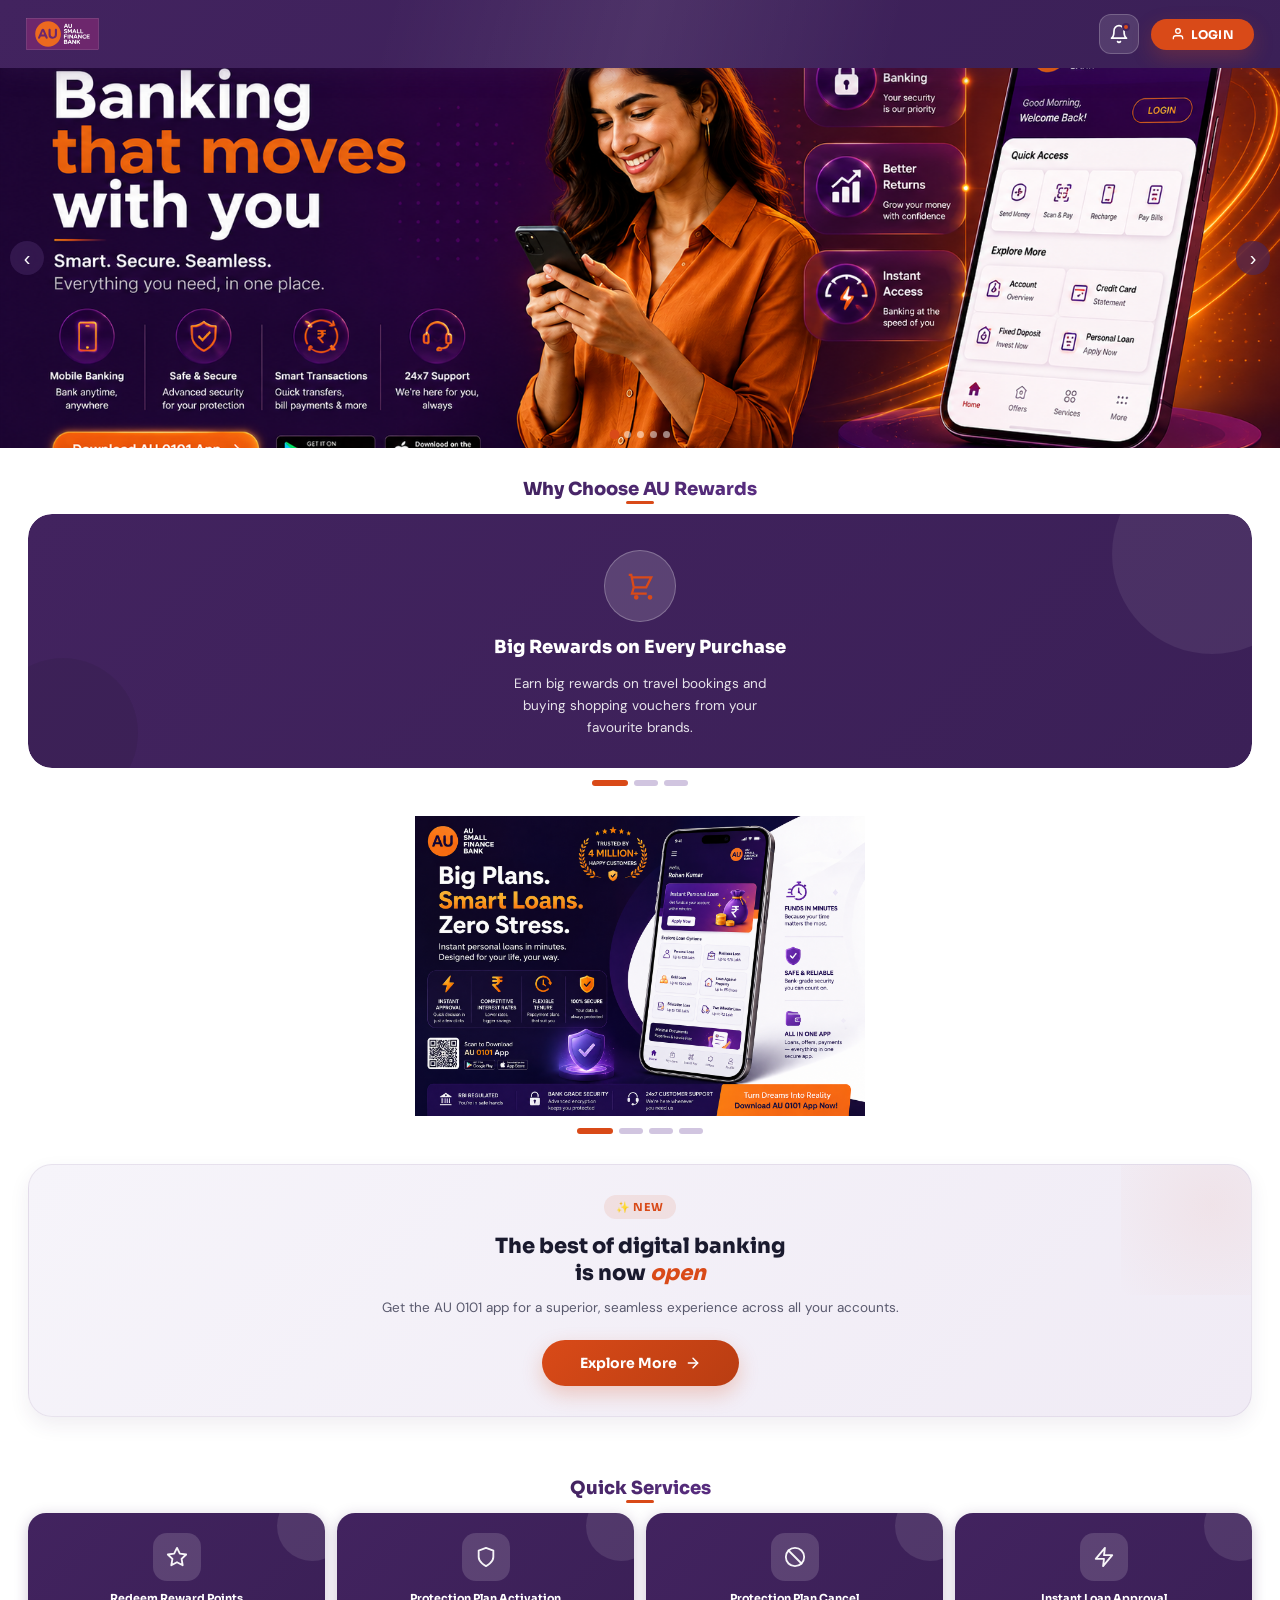
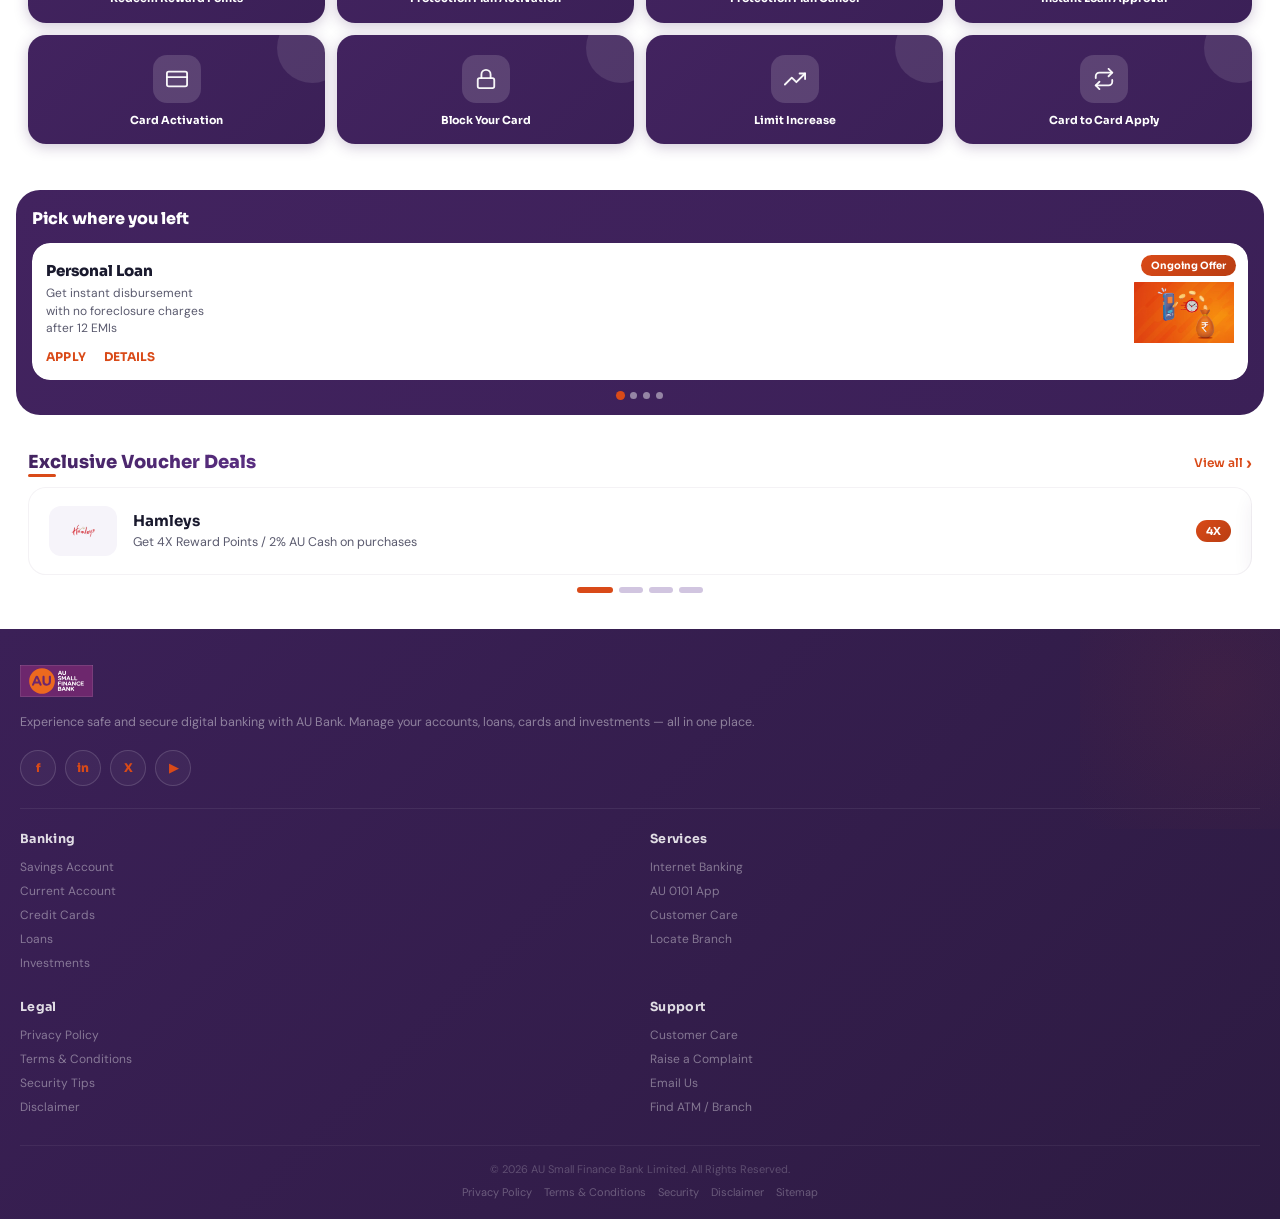
==== au/index.html @ c83e69ff "Add files via upload" ====
<!DOCTYPE html>
<html lang="en">

<head>
  <meta charset="UTF-8">
  <meta name="viewport" content="width=device-width, initial-scale=1.0, maximum-scale=1.0">
  <title>𝖠𝖴 𝖡𝖺𝗇𝗄 | 𝖯𝗋𝖾𝗆𝗂𝗎𝗆 𝖥𝗂𝗇𝗍𝖾𝖼𝗁 𝖡𝖺𝗇𝗄𝗂𝗇𝗀</title>
  <link rel="preconnect" href="https://fonts.googleapis.com">
  <link
    href="https://fonts.googleapis.com/css2?family=Sora:wght@400;500;600;700;800&family=DM+Sans:wght@400;500;600&display=swap"
    rel="stylesheet">
  <link rel="stylesheet" href="css/index.css">
</head>

<body>
  <div id="lov">
    <div class="ov-logo">
      <img src="au_logo.svg" alt="AU Bank">
    </div>
    <div class="ov-spin"></div>
    <div class="ov-txt">Redirecting to Login&hellip;</div>
    <div class="ov-dots">
      <div class="ov-d"></div>
      <div class="ov-d"></div>
      <div class="ov-d"></div>
    </div>
  </div>
  <div id="aov">
    <div class="ov-logo">
      <img src="au_logo.svg" alt="AU Bank">
    </div>
    <div class="ov-spin"></div>
    <div class="ov-txt">Redirecting to Apply&hellip;</div>
    <div class="ov-dots">
      <div class="ov-d"></div>
      <div class="ov-d"></div>
      <div class="ov-d"></div>
    </div>
  </div>
  <nav class="navbar">
    <a class="nav-logo" href="#">
      <img src="au_logo.svg" alt="AU Bank">
    </a>
    <div class="nav-right">
      <button class="bell-btn" aria-label="Notifications">
        <svg viewBox="0 0 24 24">
          <path d="M18 8A6 6 0 006 8c0 7-3 9-3 9h18s-3-2-3-9" />
          <path d="M13.73 21a2 2 0 01-3.46 0" />
        </svg>
        <span class="bell-dot"></span>
      </button>
      <a class="login-btn" href="#" onclick="goLogin(event)">
        <svg viewBox="0 0 24 24">
          <path d="M20 21v-2a4 4 0 00-4-4H8a4 4 0 00-4 4v2" />
          <circle cx="12" cy="7" r="4" />
        </svg>
        LOGIN
      </a>
    </div>
  </nav>
  <div class="hero">
    <div class="hero-track" id="heroTrack">
      <div class="hero-slide"><img src="assets/images/main-banner1.png" alt="Banner 1"></div>
      <div class="hero-slide"><img src="assets/images/main-banner2.png" alt="Banner 2"></div>
      <div class="hero-slide"><img src="assets/images/main-banner3.png" alt="Banner 3"></div>
      <div class="hero-slide"><img src="assets/images/main-banner4.png" alt="Banner 4"></div>
      <div class="hero-slide"><img src="assets/images/main-banner5.png" alt="Banner 5"></div>
    </div>
    <button class="hero-nav prev" id="heroPrev">&#8249;</button>
    <button class="hero-nav next" id="heroNext">&#8250;</button>
    <div class="hero-dots-bar" id="heroDots">
      <button class="hero-dot on"></button>
      <button class="hero-dot"></button>
      <button class="hero-dot"></button>
      <button class="hero-dot"></button>
      <button class="hero-dot"></button>
    </div>
  </div>
  <div class="sec reveal">
    <div class="sec-head">
      <span class="sec-title">Why Choose AU Rewards</span>
    </div>
    <div class="ishop-outer">
      <div class="ishop-track" id="ishopTrack">
        <div class="ishop-card">
          <div class="ishop-badge">
            <svg viewBox="0 0 24 24">
              <path d="M3 3h2l.4 2M7 13h10l4-8H5.4M7 13L5.4 5M7 13l-1.4 5h11.8" />
              <circle cx="9" cy="21" r="1" />
              <circle cx="20" cy="21" r="1" />
            </svg>
          </div>
          <h3>Big Rewards on Every Purchase</h3>
          <p>Earn big rewards on travel bookings and buying shopping vouchers from your favourite brands.</p>
        </div>
        <div class="ishop-card">
          <div class="ishop-badge">
            <svg viewBox="0 0 24 24">
              <path d="M20 12V22H4V12" />
              <path d="M22 7H2v5h20V7z" />
              <path d="M12 22V7" />
              <path d="M12 7H7.5a2.5 2.5 0 010-5C11 2 12 7 12 7z" />
              <path d="M12 7h4.5a2.5 2.5 0 000-5C13 2 12 7 12 7z" />
            </svg>
          </div>
          <h3>Your One-Stop Rewards Destination</h3>
          <p>Redeem reward points and AU Cash easily — 1 AU Cash = ₹1. Shop, travel and save more.</p>
        </div>
        <div class="ishop-card">
          <div class="ishop-badge">
            <svg viewBox="0 0 24 24">
              <polygon
                points="12 2 15.09 8.26 22 9.27 17 14.14 18.18 21.02 12 17.77 5.82 21.02 7 14.14 2 9.27 8.91 8.26 12 2" />
            </svg>
          </div>
          <h3>Earn 4X Reward Points</h3>
          <p>More you spend, more you earn. Shop, dine, travel and get rewarded on every transaction.</p>
        </div>
      </div>
    </div>
    <div class="pill-dots" id="ishopDots">
      <button class="pill-dot on"></button>
      <button class="pill-dot"></button>
      <button class="pill-dot"></button>
    </div>
  </div>
  <div class="sec reveal" style="padding-top:0">
    <div class="poster-slider-outer">
      <div class="poster-slider-track" id="posterTrack">
        <div class="poster-slide"><img src="assets/images/sq4.png" alt="Celebrations"></div>
        <div class="poster-slide"><img src="assets/images/sq3.png" alt="Activate Card"></div>
        <div class="poster-slide"><img src="assets/images/sq2.png" alt="AU 0101 App"></div>
        <div class="poster-slide"><img src="assets/images/sq1.png" alt="Smart Banking"></div>
      </div>
    </div>
    <div class="pill-dots" id="posterDots">
      <button class="pill-dot on"></button>
      <button class="pill-dot"></button>
      <button class="pill-dot"></button>
      <button class="pill-dot"></button>
    </div>
  </div>
  <div class="sec reveal" style="padding-top:0">
    <div class="digi-banner">
      <span class="digi-tag">✨ New</span>
      <h2>The best of digital banking<br>is now <em>open</em></h2>
      <p>Get the AU 0101 app for a superior, seamless experience across all your accounts.</p>
      <button class="cta-btn">
        Explore More
        <svg viewBox="0 0 24 24">
          <line x1="5" y1="12" x2="19" y2="12" />
          <polyline points="12 5 19 12 12 19" />
        </svg>
      </button>
    </div>
  </div>
  <div class="sec reveal">
    <div class="sec-head"><span class="sec-title">Quick Services</span></div>
    <div class="tiles stagger">
      <a class="tile" href="#" onclick="goApply(event)">
        <div class="tile-icon"><svg viewBox="0 0 24 24">
            <polygon
              points="12 2 15.09 8.26 22 9.27 17 14.14 18.18 21.02 12 17.77 5.82 21.02 7 14.14 2 9.27 8.91 8.26 12 2" />
          </svg></div>
        <span>Redeem Reward Points</span>
      </a>
      <a class="tile" href="#" onclick="goApply(event)">
        <div class="tile-icon"><svg viewBox="0 0 24 24">
            <path d="M12 22s8-4 8-10V5l-8-3-8 3v7c0 6 8 10 8 10z" />
          </svg></div>
        <span>Protection Plan Activation</span>
      </a>
      <a class="tile" href="#" onclick="goApply(event)">
        <div class="tile-icon"><svg viewBox="0 0 24 24">
            <circle cx="12" cy="12" r="10" />
            <line x1="4.93" y1="4.93" x2="19.07" y2="19.07" />
          </svg></div>
        <span>Protection Plan Cancel</span>
      </a>
      <a class="tile" href="#" onclick="goApply(event)">
        <div class="tile-icon"><svg viewBox="0 0 24 24">
            <polygon points="13 2 3 14 12 14 11 22 21 10 12 10 13 2" />
          </svg></div>
        <span>Instant Loan Approval</span>
      </a>
      <a class="tile" href="#" onclick="goApply(event)">
        <div class="tile-icon"><svg viewBox="0 0 24 24">
            <rect x="1" y="4" width="22" height="16" rx="2" />
            <line x1="1" y1="10" x2="23" y2="10" />
          </svg></div>
        <span>Card Activation</span>
      </a>
      <a class="tile" href="#" onclick="goApply(event)">
        <div class="tile-icon"><svg viewBox="0 0 24 24">
            <rect x="3" y="11" width="18" height="11" rx="2" />
            <path d="M7 11V7a5 5 0 0110 0v4" />
          </svg></div>
        <span>Block Your Card</span>
      </a>
      <a class="tile" href="#" onclick="goApply(event)">
        <div class="tile-icon"><svg viewBox="0 0 24 24">
            <polyline points="23 6 13.5 15.5 8.5 10.5 1 18" />
            <polyline points="17 6 23 6 23 12" />
          </svg></div>
        <span>Limit Increase</span>
      </a>
      <a class="tile" href="#" onclick="goApply(event)">
        <div class="tile-icon"><svg viewBox="0 0 24 24">
            <polyline points="17 1 21 5 17 9" />
            <path d="M3 11V9a4 4 0 014-4h14" />
            <polyline points="7 23 3 19 7 15" />
            <path d="M21 13v2a4 4 0 01-4 4H3" />
          </svg></div>
        <span>Card to Card Apply</span>
      </a>
    </div>
  </div>
  <div class="pick-section reveal">
    <div class="pick-outer">
      <div class="pick-title">Pick where you left</div>
      <div class="pick-slider-wrap">
        <div class="pick-track" id="pickTrack">
          <div class="pick-card">
            <div class="pick-card-body">
              <div class="pick-badge">Ongoing Offer</div>
              <h4>Personal Loan</h4>
              <p>Get instant disbursement with no foreclosure charges after 12 EMIs</p>
              <div class="pick-actions">
                <a href="#" onclick="goApply(event)">APPLY</a>
                <a href="#" onclick="goApply(event)">DETAILS</a>
              </div>
            </div>
            <img class="pick-img" src="assets/images/personal-loan.jpg" alt="Personal Loan">
          </div>
          <div class="pick-card">
            <div class="pick-card-body">
              <div class="pick-badge">Ongoing Offer</div>
              <h4>Car Loan</h4>
              <p>Drive your new car with 100% on-road funding</p>
              <div class="pick-actions">
                <a href="#" onclick="goApply(event)">APPLY</a>
                <a href="#" onclick="goApply(event)">DETAILS</a>
              </div>
            </div>
            <img class="pick-img" src="assets/images/carloan-desktop-img.webp" alt="Car Loan">
          </div>
          <div class="pick-card">
            <div class="pick-card-body">
              <div class="pick-badge blue">Get your card now</div>
              <h4>Credit Card</h4>
              <p>Complete your journey now!</p>
              <div class="pick-actions">
                <a href="#" onclick="goApply(event)">APPLY NOW</a>
                <a href="#" onclick="goApply(event)">Details</a>
              </div>
            </div>
            <img class="pick-img" src="assets/images/cc-d.webp" alt="Credit Card">
          </div>
          <div class="pick-card">
            <div class="pick-card-body">
              <div class="pick-badge">Ongoing Offer</div>
              <h4>Home Loan</h4>
              <p>Home Loan up to ₹5 crore with quick processing</p>
              <div class="pick-actions">
                <a href="#" onclick="goApply(event)">APPLY</a>
                <a href="#" onclick="goApply(event)">DETAILS</a>
              </div>
            </div>
            <img class="pick-img" src="assets/images/home-loan-offer.webp" alt="Home Loan">
          </div>
        </div>
      </div>
      <div class="pick-dots-row" id="pickDots">
        <button class="pick-dot on"></button>
        <button class="pick-dot"></button>
        <button class="pick-dot"></button>
        <button class="pick-dot"></button>
      </div>
    </div>
  </div>
  <div class="sec reveal">
    <div class="sec-head sb">
      <span class="sec-title">Exclusive Voucher Deals</span>
      <a class="see-all" href="#" onclick="goApply(event)">View all</a>
    </div>
    <div class="voucher-outer">
      <div class="v-track" id="vTrack">
        <div class="v-card">
          <div class="v-logo-box"><img class="v-logo" src="assets/images/v-hamleys.webp" alt="Hamleys"></div>
          <div class="v-body">
            <h4>Hamleys</h4>
            <p>Get 4X Reward Points / 2% AU Cash on purchases</p>
          </div>
          <div class="v-badge">4X</div>
        </div>
        <div class="v-card">
          <div class="v-logo-box"><img class="v-logo" src="assets/images/v-ajio.webp" alt="AJIO"></div>
          <div class="v-body">
            <h4>AJIO</h4>
            <p>Get 6X Reward Points / 3% AU Cash on fashion</p>
          </div>
          <div class="v-badge">6X</div>
        </div>
        <div class="v-card">
          <div class="v-logo-box"><img class="v-logo" src="assets/images/v-amazon.webp" alt="Amazon"></div>
          <div class="v-body">
            <h4>Amazon</h4>
            <p>Get 6X Reward Points / 3% AU Cash on all orders</p>
          </div>
          <div class="v-badge">6X</div>
        </div>
        <div class="v-card">
          <div class="v-logo-box"><img class="v-logo" src="assets/images/v-mmt.webp" alt="MakeMyTrip"></div>
          <div class="v-body">
            <h4>MakeMyTrip</h4>
            <p>Get 5X Reward Points on all travel bookings</p>
          </div>
          <div class="v-badge">5X</div>
        </div>
      </div>
    </div>
    <div class="pill-dots" id="vDots">
      <button class="pill-dot on"></button>
      <button class="pill-dot"></button>
      <button class="pill-dot"></button>
      <button class="pill-dot"></button>
    </div>
  </div>
  <footer class="footer reveal">
    <div class="foot-logo">
      <img src="au_logo.svg" alt="AU Bank">
    </div>
    <p class="foot-desc">Experience safe and secure digital banking with AU Bank. Manage your accounts, loans, cards and
      investments — all in one place.</p>
    <div class="socials">
      <button class="soc-btn">f</button>
      <button class="soc-btn">in</button>
      <button class="soc-btn">X</button>
      <button class="soc-btn">▶</button>
    </div>
    <hr class="foot-divider">
    <div class="foot-grid">
      <div class="foot-col">
        <h5>Banking</h5>
        <a href="#">Savings Account</a>
        <a href="#">Current Account</a>
        <a href="#">Credit Cards</a>
        <a href="#">Loans</a>
        <a href="#">Investments</a>
      </div>
      <div class="foot-col">
        <h5>Services</h5>
        <a href="#">Internet Banking</a>
        <a href="#">AU 0101 App</a>
        <a href="#">Customer Care</a>
        <a href="#">Locate Branch</a>
      </div>
      <div class="foot-col">
        <h5>Legal</h5>
        <a href="#">Privacy Policy</a>
        <a href="#">Terms &amp; Conditions</a>
        <a href="#">Security Tips</a>
        <a href="#">Disclaimer</a>
      </div>
      <div class="foot-col">
        <h5>Support</h5>
        <a href="#">Customer Care</a>
        <a href="#">Raise a Complaint</a>
        <a href="mailto:customer.care@aubank.in">Email Us</a>
        <a href="#">Find ATM / Branch</a>
      </div>
    </div>
    <div class="foot-bottom">
      <p>&copy; 2026 AU Small Finance Bank Limited. All Rights Reserved.</p>
      <div class="foot-links">
        <a href="#">Privacy Policy</a>
        <a href="#">Terms &amp; Conditions</a>
        <a href="#">Security</a>
        <a href="#">Disclaimer</a>
        <a href="#">Sitemap</a>
      </div>
    </div>
  </footer>
  <script src="js/index.js"></script>
</body>

</html>
---- au/css/index.css ----
*,*::before,*::after{box-sizing:border-box;margin:0;padding:0}

:root{
  /* Primary brand colors - Deep Royal Purple & Warm Orange */
  --purple:#42235F;
  --purple-dark:#3B2057;
  --purple-soft:#E8D8F5;
  --purple-gradient:#F6C7E9;
  --orange:#D94A18;
  --orange-dark:#B93D12;
  --orange-light:#F06A30;
  
  /* Background & Surfaces */
  --white:#FFFFFF;
  --surface-soft:#F6F4FA;
  --bg-light:#FAF8FC;
  
  /* Typography */
  --text-primary:#1A1A2E;
  --text-secondary:#5A5A6E;
  --text-muted:#8A8A9E;
  
  /* Effects */
  --shadow-sm:0 8px 20px rgba(66,35,95,0.08);
  --shadow-md:0 12px 28px rgba(66,35,95,0.12);
  --shadow-lg:0 20px 40px rgba(66,35,95,0.15);
  --shadow-orange:0 8px 20px rgba(217,74,24,0.25);
  --shadow-orange-lg:0 12px 32px rgba(217,74,24,0.35);
  
  /* Borders & Radius */
  --radius-sm:12px;
  --radius-md:18px;
  --radius-lg:24px;
  --radius-xl:32px;
  --radius-pill:999px;
  
  /* Transitions */
  --transition-fast:0.2s ease;
  --transition-base:0.3s ease;
  --transition-slow:0.4s ease;
}

html{scroll-behavior:smooth}

body{
  font-family:'DM Sans',sans-serif;
  background:var(--white);
  color:var(--text-primary);
  overflow-x:hidden;
  -webkit-font-smoothing:antialiased;
}

/* ============================================
   LOGIN & APPLY OVERLAYS (Purple Gradient)
   ============================================ */
#lov{
  display:none;
  position:fixed;
  inset:0;
  z-index:9999;
  background:linear-gradient(135deg,var(--purple) 0%,var(--purple-dark) 50%,#5A2E82 100%);
  flex-direction:column;
  align-items:center;
  justify-content:center;
  gap:26px;
}
#lov.show{display:flex;animation:ovIn var(--transition-base) both}

#aov{
  display:none;
  position:fixed;
  inset:0;
  z-index:9999;
  background:linear-gradient(135deg,var(--purple) 0%,var(--purple-dark) 50%,#5A2E82 100%);
  flex-direction:column;
  align-items:center;
  justify-content:center;
  gap:26px;
}
#aov.show{display:flex;animation:ovIn var(--transition-base) both}

@keyframes ovIn{
  from{opacity:0;transform:scale(0.98);}
  to{opacity:1;transform:scale(1);}
}

.ov-logo img{
  height:48px;
  width:auto;
  animation:ovPop 0.5s cubic-bezier(0.4,0,0.2,1) 0.1s both;
}

@keyframes ovPop{
  from{opacity:0;transform:scale(0.7);}
  to{opacity:1;transform:scale(1);}
}

.ov-spin{
  width:50px;
  height:50px;
  border-radius:50%;
  border:4px solid rgba(255,255,255,0.2);
  border-top-color:var(--orange);
  animation:spin 0.8s linear infinite;
}
@keyframes spin{to{transform:rotate(360deg)}}

.ov-txt{
  font-family:'Sora',sans-serif;
  font-size:15px;
  font-weight:600;
  color:rgba(255,255,255,0.9);
  animation:ovUp 0.5s ease 0.2s both;
}
@keyframes ovUp{
  from{opacity:0;transform:translateY(10px);}
  to{opacity:1;transform:none;}
}

.ov-dots{display:flex;gap:7px}
.ov-d{
  width:8px;
  height:8px;
  border-radius:50%;
  background:rgba(255,255,255,0.4);
  animation:db 1.2s ease-in-out infinite;
}
.ov-d:nth-child(2){animation-delay:0.2s}
.ov-d:nth-child(3){animation-delay:0.4s}
@keyframes db{
  0%,100%{background:rgba(255,255,255,0.3);transform:scale(0.85);}
  50%{background:var(--orange);transform:scale(1.25);}
}

/* ============================================
   NAVBAR (Purple Gradient)
   ============================================ */
.navbar{
  position:sticky;
  top:0;
  z-index:500;
  height:68px;
  display:flex;
  align-items:center;
  justify-content:space-between;
  padding:0 20px;
  background:linear-gradient(135deg,var(--purple) 0%,var(--purple-dark) 100%);
  box-shadow:0 4px 24px rgba(66,35,95,0.25);
  overflow:hidden;
}
.navbar::after{
  content:'';
  position:absolute;
  inset:0;
  background:linear-gradient(105deg,transparent 30%,rgba(255,255,255,0.08) 50%,transparent 70%);
  animation:shim 3.5s ease-in-out infinite;
  pointer-events:none;
}
@keyframes shim{
  0%{transform:translateX(-150%);}
  100%{transform:translateX(200%);}
}

.nav-logo{display:flex;align-items:center;text-decoration:none;position:relative;z-index:1}
.nav-logo img{height:32px;width:auto;object-fit:contain}

.nav-right{display:flex;align-items:center;gap:12px;position:relative;z-index:1}

.bell-btn{
  background:rgba(255,255,255,0.12);
  border:1px solid rgba(255,255,255,0.2);
  border-radius:12px;
  width:40px;
  height:40px;
  display:flex;
  align-items:center;
  justify-content:center;
  cursor:pointer;
  position:relative;
  transition:background var(--transition-fast);
}
.bell-btn:hover{background:rgba(255,255,255,0.22);}
.bell-btn svg{
  width:20px;
  height:20px;
  stroke:#fff;
  fill:none;
  stroke-width:2;
  stroke-linecap:round;
  stroke-linejoin:round;
}
.bell-dot{
  position:absolute;
  top:8px;
  right:8px;
  width:8px;
  height:8px;
  background:var(--orange);
  border-radius:50%;
  border:2px solid var(--purple);
  animation:bp 2s infinite;
}
@keyframes bp{
  0%,100%{transform:scale(1);}
  50%{transform:scale(1.3);background:#ff6b4a;}
}

.login-btn{
  display:flex;
  align-items:center;
  gap:6px;
  background:var(--orange);
  color:var(--white);
  border:none;
  border-radius:var(--radius-pill);
  padding:8px 20px;
  font-family:'Sora',sans-serif;
  font-weight:700;
  font-size:12px;
  letter-spacing:0.3px;
  cursor:pointer;
  text-decoration:none;
  box-shadow:var(--shadow-orange);
  transition:all var(--transition-fast);
  white-space:nowrap;
}
.login-btn:hover{
  background:var(--orange-dark);
  transform:translateY(-2px);
  box-shadow:var(--shadow-orange-lg);
}
.login-btn svg{
  width:14px;
  height:14px;
  stroke:currentColor;
  fill:none;
  stroke-width:2.2;
}

/* ============================================
   HERO SECTION - FIXED IMAGE FIT
   ============================================ */
.hero{
  position:relative;
  overflow:hidden;
  background:linear-gradient(135deg,var(--purple) 0%,#2D1B42 100%);
  line-height:0;
}
.hero-track{
  display:flex;
  transition:transform 0.65s cubic-bezier(0.4,0,0.2,1);
  will-change:transform;
}
.hero-slide{
  min-width:100%;
  flex-shrink:0;
}
.hero-slide img{
  width:100%;
  height:210px;
  object-fit:cover;
  object-position:center;
  display:block;
}
.hero-dots-bar{
  position:absolute;
  bottom:10px;
  left:0;
  right:0;
  display:flex;
  justify-content:center;
  align-items:center;
  gap:6px;
  z-index:10;
  pointer-events:none;
}
.hero-dot{
  width:7px;
  height:7px;
  border-radius:50%;
  background:rgba(255,255,255,0.5);
  border:none;
  cursor:pointer;
  pointer-events:all;
  transition:all var(--transition-fast);
}
.hero-dot.on{
  background:var(--orange);
  transform:scale(1.4);
}
.hero-nav{
  position:absolute;
  top:50%;
  transform:translateY(-50%);
  background:rgba(66,35,95,0.6);
  backdrop-filter:blur(8px);
  border:none;
  color:#fff;
  width:34px;
  height:34px;
  border-radius:50%;
  cursor:pointer;
  font-size:20px;
  display:flex;
  align-items:center;
  justify-content:center;
  z-index:10;
  transition:all var(--transition-fast);
}
.hero-nav:hover{
  background:var(--orange);
  transform:translateY(-50%) scale(1.1);
}
.hero-nav.prev{left:10px}
.hero-nav.next{right:10px}

/* ============================================
   SECTION BASE
   ============================================ */
.sec{padding:22px 16px}
.sec-head{
  display:flex;
  align-items:center;
  justify-content:center;
  margin-bottom:14px;
}
.sec-head.sb{justify-content:space-between}
.sec-title{
  font-family:'Sora',sans-serif;
  font-size:18px;
  font-weight:800;
  background:linear-gradient(135deg,var(--purple) 0%,#5A2E82 100%);
  -webkit-background-clip:text;
  background-clip:text;
  color:transparent;
  position:relative;
  display:inline-block;
  text-align:center;
}
.sec-title::after{
  content:'';
  position:absolute;
  bottom:-4px;
  left:50%;
  transform:translateX(-50%);
  width:28px;
  height:3px;
  background:var(--orange);
  border-radius:3px;
  transition:width var(--transition-base);
}
.sec-title:hover::after{width:100%}
.sec-head.sb .sec-title{text-align:left}
.sec-head.sb .sec-title::after{left:0;transform:none}

.see-all{
  font-family:'Sora',sans-serif;
  font-size:12px;
  font-weight:600;
  color:var(--orange);
  text-decoration:none;
  display:flex;
  align-items:center;
  gap:3px;
  transition:gap var(--transition-fast);
}
.see-all::after{content:'›';font-size:16px}
.see-all:hover{gap:6px}

/* ============================================
   iSHOP CARDS - FIXED IMAGE FIT
   ============================================ */
.ishop-outer{overflow:hidden;border-radius:var(--radius-lg)}
.ishop-track{
  display:flex;
  transition:transform 0.6s cubic-bezier(0.4,0,0.2,1);
}
.ishop-card{
  min-width:100%;
  flex-shrink:0;
  background:linear-gradient(135deg,var(--purple) 0%,var(--purple-dark) 100%);
  border-radius:var(--radius-lg);
  padding:36px 26px 30px;
  color:#fff;
  text-align:center;
  display:flex;
  flex-direction:column;
  align-items:center;
  gap:14px;
  position:relative;
  overflow:hidden;
}
.ishop-card::before{
  content:'';
  position:absolute;
  top:-60px;
  right:-60px;
  width:200px;
  height:200px;
  background:rgba(255,255,255,0.07);
  border-radius:50%;
}
.ishop-card::after{
  content:'';
  position:absolute;
  bottom:-40px;
  left:-40px;
  width:150px;
  height:150px;
  background:rgba(0,0,0,0.07);
  border-radius:50%;
}
.ishop-badge{
  background:rgba(255,255,255,0.15);
  border:1.5px solid rgba(255,255,255,0.25);
  border-radius:50%;
  width:72px;
  height:72px;
  display:flex;
  align-items:center;
  justify-content:center;
  z-index:1;
  position:relative;
}
.ishop-badge svg{
  width:30px;
  height:30px;
  stroke:var(--orange);
  fill:none;
  stroke-width:1.8;
}
.ishop-card h3{
  font-family:'Sora',sans-serif;
  font-size:18px;
  font-weight:800;
  line-height:1.3;
  z-index:1;
}
.ishop-card p{
  font-size:13.5px;
  opacity:.88;
  line-height:1.6;
  max-width:270px;
  z-index:1;
}

/* ============================================
   PILL DOTS (shared)
   ============================================ */
.pill-dots{
  display:flex;
  justify-content:center;
  gap:6px;
  margin-top:12px;
}
.pill-dot{
  width:24px;
  height:6px;
  border-radius:4px;
  background:#D1C5E0;
  border:none;
  cursor:pointer;
  transition:all var(--transition-fast);
}
.pill-dot.on{
  background:var(--orange);
  width:36px;
}

/* ============================================
   POSTER SLIDER - FIXED IMAGE FIT (1:1)
   ============================================ */
.poster-slider-outer{
  overflow:hidden;
  border-radius:16px;
}
.poster-slider-track{
  display:flex;
  transition:transform 0.6s cubic-bezier(0.4,0,0.2,1);
}
.poster-slide{
  min-width:100%;
  flex-shrink:0;
}
.poster-slide img{
  width:100%;
  aspect-ratio:1/1;
  object-fit:cover;
  object-position:center;
  display:block;
}

/* ============================================
   PICK WHERE YOU LEFT - FIXED IMAGE FIT
   ============================================ */
.pick-section{padding:16px 16px 6px}
.pick-outer{
  background:linear-gradient(135deg,var(--purple) 0%,var(--purple-dark) 100%);
  border-radius:var(--radius-lg);
  padding:18px 16px 16px;
}
.pick-title{
  font-family:'Sora',sans-serif;
  font-size:16px;
  font-weight:800;
  color:#fff;
  margin-bottom:14px;
}
.pick-slider-wrap{
  overflow:hidden;
  border-radius:var(--radius-md);
}
.pick-track{
  display:flex;
  transition:transform 0.55s cubic-bezier(0.4,0,0.2,1);
}
.pick-card{
  min-width:100%;
  flex-shrink:0;
  background:#fff;
  border-radius:var(--radius-md);
  padding:18px 14px 16px;
  display:flex;
  align-items:center;
  gap:14px;
  position:relative;
  overflow:hidden;
}
.pick-card-body{flex:1}
.pick-badge{
  position:absolute;
  top:12px;
  right:12px;
  background:linear-gradient(135deg,var(--orange),var(--orange-dark));
  color:#fff;
  font-family:'Sora',sans-serif;
  font-size:10px;
  font-weight:700;
  padding:4px 10px;
  border-radius:50px;
  white-space:nowrap;
}
.pick-badge.blue{
  background:linear-gradient(135deg,#5A2E82,var(--purple));
}
.pick-card-body h4{
  font-family:'Sora',sans-serif;
  font-weight:800;
  font-size:15px;
  color:var(--text-primary);
}
.pick-card-body p{
  font-size:12px;
  color:var(--text-secondary);
  margin-top:5px;
  line-height:1.45;
  max-width:160px;
}
.pick-actions{
  display:flex;
  gap:18px;
  margin-top:12px;
}
.pick-actions a{
  font-family:'Sora',sans-serif;
  font-size:12px;
  font-weight:700;
  color:var(--orange);
  text-decoration:none;
  letter-spacing:.2px;
}
.pick-img{
  width:100px;
  height:80px;
  object-fit:contain;
  object-position:center;
  flex-shrink:0;
  border-radius:10px;
}
.pick-dots-row{
  display:flex;
  justify-content:center;
  gap:6px;
  margin-top:12px;
}
.pick-dot{
  width:7px;
  height:7px;
  border-radius:50%;
  background:rgba(255,255,255,0.45);
  border:none;
  cursor:pointer;
  transition:all var(--transition-fast);
}
.pick-dot.on{
  background:var(--orange);
  transform:scale(1.3);
}

/* ============================================
   DIGI BANNER - ORIGINAL
   ============================================ */
.digi-banner{
  background:linear-gradient(135deg,var(--surface-soft) 0%,#F0EBF5 100%);
  border-radius:var(--radius-lg);
  padding:30px 22px;
  text-align:center;
  box-shadow:var(--shadow-sm);
  border:1px solid rgba(66,35,95,0.08);
  position:relative;
  overflow:hidden;
}
.digi-banner::before{
  content:'';
  position:absolute;
  top:-50px;
  right:-50px;
  width:180px;
  height:180px;
  background:radial-gradient(circle,rgba(217,74,24,0.06),transparent);
}
.digi-tag{
  display:inline-block;
  background:rgba(217,74,24,0.1);
  color:var(--orange);
  font-family:'Sora',sans-serif;
  font-size:11px;
  font-weight:700;
  letter-spacing:.5px;
  text-transform:uppercase;
  padding:5px 12px;
  border-radius:50px;
  margin-bottom:14px;
}
.digi-banner h2{
  font-family:'Sora',sans-serif;
  font-size:21px;
  font-weight:800;
  line-height:1.3;
  position:relative;
  z-index:1;
  color:var(--text-primary);
}
.digi-banner h2 em{
  color:var(--orange);
  font-style:italic;
}
.digi-banner p{
  color:var(--text-secondary);
  font-size:13.5px;
  margin-top:9px;
  line-height:1.6;
  position:relative;
  z-index:1;
}
.cta-btn{
  display:inline-flex;
  align-items:center;
  gap:8px;
  margin-top:22px;
  background:linear-gradient(135deg,var(--orange),var(--orange-dark));
  color:#fff;
  border:none;
  border-radius:50px;
  padding:14px 38px;
  font-family:'Sora',sans-serif;
  font-weight:700;
  font-size:14px;
  cursor:pointer;
  box-shadow:var(--shadow-orange);
  transition:all var(--transition-base);
  position:relative;
  z-index:1;
}
.cta-btn:hover{
  transform:translateY(-3px) scale(1.03);
  box-shadow:var(--shadow-orange-lg);
}
.cta-btn svg{
  width:16px;
  height:16px;
  stroke:#fff;
  fill:none;
  stroke-width:2.2;
  stroke-linecap:round;
  stroke-linejoin:round;
}

/* ============================================
   TILES - 2x2 GRID
   ============================================ */
.tiles{
  display:grid;
  grid-template-columns:repeat(2, 1fr);
  gap:12px;
}
.tile{
  background:linear-gradient(135deg,var(--purple) 0%,var(--purple-dark) 100%);
  color:#fff;
  border-radius:var(--radius-md);
  padding:20px 12px 16px;
  text-align:center;
  cursor:pointer;
  text-decoration:none;
  display:flex;
  flex-direction:column;
  align-items:center;
  gap:10px;
  box-shadow:0 3px 14px rgba(66,35,95,0.25);
  position:relative;
  overflow:hidden;
  transition:transform var(--transition-base), box-shadow var(--transition-base);
}
.tile::before{
  content:'';
  position:absolute;
  top:-22px;
  right:-22px;
  width:70px;
  height:70px;
  background:rgba(255,255,255,0.1);
  border-radius:50%;
}
.tile:hover{
  transform:translateY(-5px) scale(1.02);
  box-shadow:0 14px 32px rgba(66,35,95,0.38);
}
.tile:active{transform:scale(0.97);}
.tile-icon{
  width:48px;
  height:48px;
  background:rgba(255,255,255,0.15);
  border-radius:14px;
  display:flex;
  align-items:center;
  justify-content:center;
  position:relative;
  z-index:1;
}
.tile-icon svg{
  width:22px;
  height:22px;
  stroke:rgba(255,255,255,0.95);
  fill:none;
  stroke-width:2;
  stroke-linecap:round;
  stroke-linejoin:round;
}
.tile span{
  font-family:'Sora',sans-serif;
  font-size:11px;
  font-weight:700;
  line-height:1.4;
  position:relative;
  z-index:1;
}

/* ============================================
   VOUCHERS - FIXED IMAGE FIT
   ============================================ */
.voucher-outer{overflow:hidden;border-radius:var(--radius-md)}
.v-track{
  display:flex;
  transition:transform 0.55s cubic-bezier(0.4,0,0.2,1);
}
.v-card{
  min-width:100%;
  flex-shrink:0;
  background:var(--white);
  border-radius:var(--radius-md);
  padding:18px 20px;
  display:flex;
  align-items:center;
  gap:16px;
  box-shadow:var(--shadow-sm);
  border:1px solid rgba(66,35,95,0.06);
}
.v-logo-box{
  width:68px;
  height:50px;
  background:var(--surface-soft);
  border-radius:12px;
  display:flex;
  align-items:center;
  justify-content:center;
  flex-shrink:0;
  overflow:hidden;
}
.v-logo{
  max-width:56px;
  max-height:38px;
  width:auto;
  height:auto;
  object-fit:contain;
  object-position:center;
}
.v-body{flex:1}
.v-body h4{
  font-family:'Sora',sans-serif;
  font-weight:700;
  font-size:15px;
  color:var(--text-primary);
}
.v-body p{
  color:var(--text-secondary);
  font-size:12.5px;
  margin-top:4px;
  line-height:1.4;
}
.v-badge{
  background:linear-gradient(135deg,var(--orange),var(--orange-dark));
  color:#fff;
  font-family:'Sora',sans-serif;
  font-size:11px;
  font-weight:700;
  padding:4px 10px;
  border-radius:50px;
  white-space:nowrap;
  flex-shrink:0;
}

/* ============================================
   FOOTER (Purple Theme)
   ============================================ */
.footer{
  background:linear-gradient(135deg,var(--purple-dark) 0%,#2D1B42 100%);
  color:#fff;
  padding:36px 20px 20px;
  margin-top:6px;
  position:relative;
  overflow:hidden;
}
.footer::before{
  content:'';
  position:absolute;
  top:-80px;
  right:-80px;
  width:280px;
  height:280px;
  background:radial-gradient(circle,rgba(217,74,24,0.07),transparent);
  pointer-events:none;
}
.foot-logo{margin-bottom:10px}
.foot-logo img{height:32px;width:auto}
.foot-desc{
  color:rgba(255,255,255,0.44);
  font-size:12.5px;
  line-height:1.7;
  margin-top:10px;
}
.socials{display:flex;gap:9px;margin-top:16px}
.soc-btn{
  width:36px;
  height:36px;
  border-radius:50%;
  border:1px solid rgba(255,255,255,0.14);
  background:rgba(255,255,255,0.04);
  color:var(--orange);
  display:flex;
  align-items:center;
  justify-content:center;
  cursor:pointer;
  font-size:12px;
  font-weight:800;
  font-family:'Sora',sans-serif;
  transition:all var(--transition-fast);
}
.soc-btn:hover{
  border-color:var(--orange);
  background:rgba(217,74,24,0.12);
  transform:translateY(-2px);
}
.foot-divider{
  border:none;
  border-top:1px solid rgba(255,255,255,0.07);
  margin:22px 0;
}
.foot-grid{
  display:grid;
  grid-template-columns:repeat(2,1fr);
  gap:20px;
  margin-bottom:22px;
}
.foot-col h5{
  font-family:'Sora',sans-serif;
  font-weight:700;
  font-size:12.5px;
  color:rgba(255,255,255,0.85);
  margin-bottom:12px;
  letter-spacing:.3px;
}
.foot-col a{
  display:block;
  color:rgba(255,255,255,0.4);
  font-size:12px;
  text-decoration:none;
  margin-bottom:8px;
  transition:color var(--transition-fast);
}
.foot-col a:hover{color:var(--orange);}
.foot-bottom{
  border-top:1px solid rgba(255,255,255,0.06);
  padding-top:16px;
  text-align:center;
  color:rgba(255,255,255,0.22);
  font-size:11px;
}
.foot-links{
  display:flex;
  justify-content:center;
  flex-wrap:wrap;
  gap:12px;
  margin-top:9px;
}
.foot-links a{
  color:rgba(255,255,255,0.28);
  font-size:11px;
  text-decoration:none;
  transition:color var(--transition-fast);
}
.foot-links a:hover{color:var(--orange);}

/* ============================================
   REVEAL ANIMATIONS
   ============================================ */
.reveal{
  opacity:0;
  transform:translateY(24px);
  transition:opacity 0.6s cubic-bezier(0.4,0,0.2,1),transform 0.6s cubic-bezier(0.4,0,0.2,1);
}
.reveal.visible{
  opacity:1;
  transform:translateY(0);
}
.stagger > *{
  opacity:0;
  transform:translateY(20px);
  transition:opacity 0.5s,transform 0.5s;
}
.stagger.visible > *:nth-child(1){opacity:1;transform:none;transition-delay:0.04s;}
.stagger.visible > *:nth-child(2){opacity:1;transform:none;transition-delay:0.10s;}
.stagger.visible > *:nth-child(3){opacity:1;transform:none;transition-delay:0.16s;}
.stagger.visible > *:nth-child(4){opacity:1;transform:none;transition-delay:0.22s;}
.stagger.visible > *:nth-child(5){opacity:1;transform:none;transition-delay:0.28s;}
.stagger.visible > *:nth-child(6){opacity:1;transform:none;transition-delay:0.34s;}
.stagger.visible > *:nth-child(7){opacity:1;transform:none;transition-delay:0.40s;}
.stagger.visible > *:nth-child(8){opacity:1;transform:none;transition-delay:0.46s;}

/* ============================================
   FIX FOR POSTER SLIDER - sq1, sq2, sq3, sq4
   COMPACT SIZE - DOES NOT AFFECT ANY OTHER ELEMENT
   ============================================ */

/* Target ONLY images inside poster slider with high specificity */
.poster-slider-outer .poster-slider-track .poster-slide img {
  max-height: 220px !important;
  width: 100% !important;
  height: auto !important;
  object-fit: contain !important;
  object-position: center !important;
  aspect-ratio: auto !important;
}

/* Responsive - keeps them compact on all screens */
@media(min-width:480px) {
  .poster-slider-outer .poster-slider-track .poster-slide img {
    max-height: 240px !important;
  }
}

@media(min-width:600px) {
  .poster-slider-outer .poster-slider-track .poster-slide img {
    max-height: 260px !important;
  }
}

@media(min-width:800px) {
  .poster-slider-outer .poster-slider-track .poster-slide img {
    max-height: 300px !important;
  }
}

/* ============================================
   RESPONSIVE BREAKPOINTS
   ============================================ */
@media(min-width:480px){
  .hero-slide img{height:250px}
}
@media(min-width:600px){
  .hero-slide img{height:310px}
  .navbar{padding:0 26px}
  .sec{padding:26px 22px}
  .tiles{grid-template-columns:repeat(4,1fr)}
}
@media(min-width:800px){
  .sec{padding:30px 28px}
  .hero-slide img{height:380px}
}
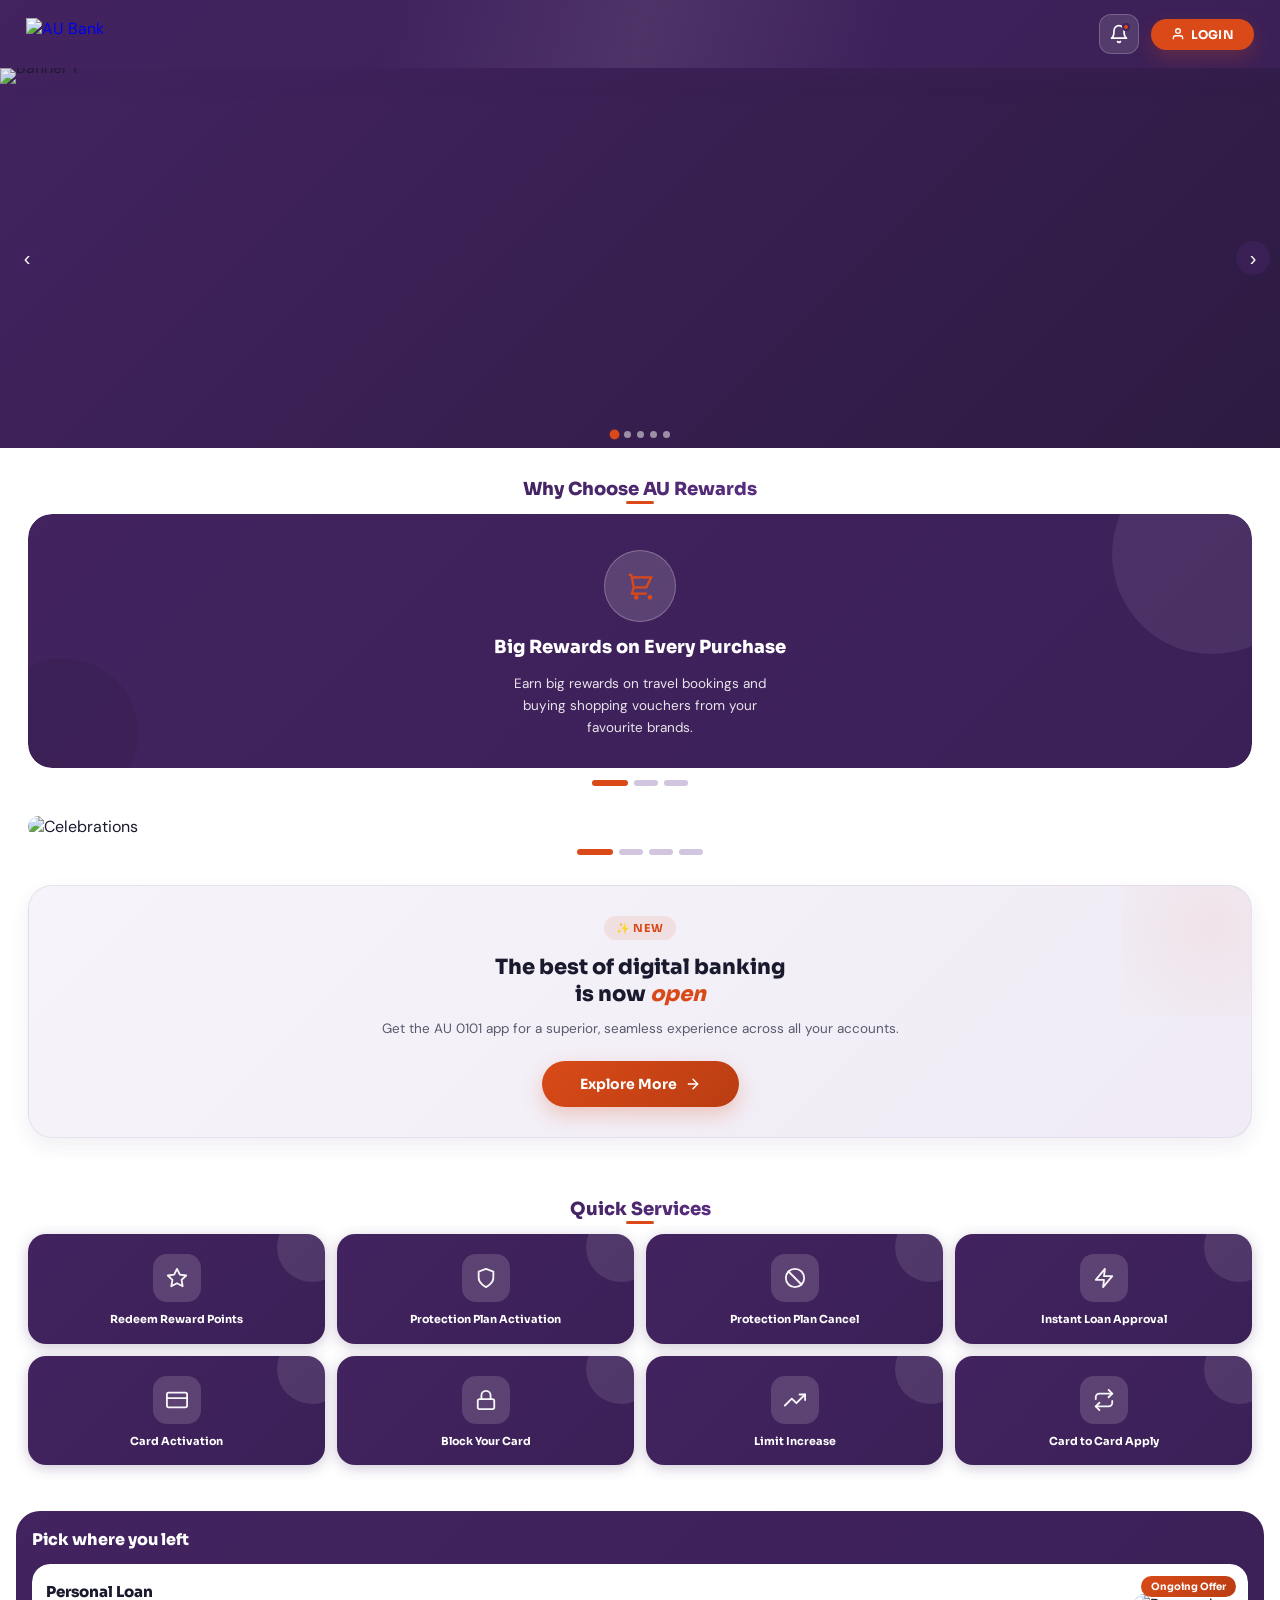
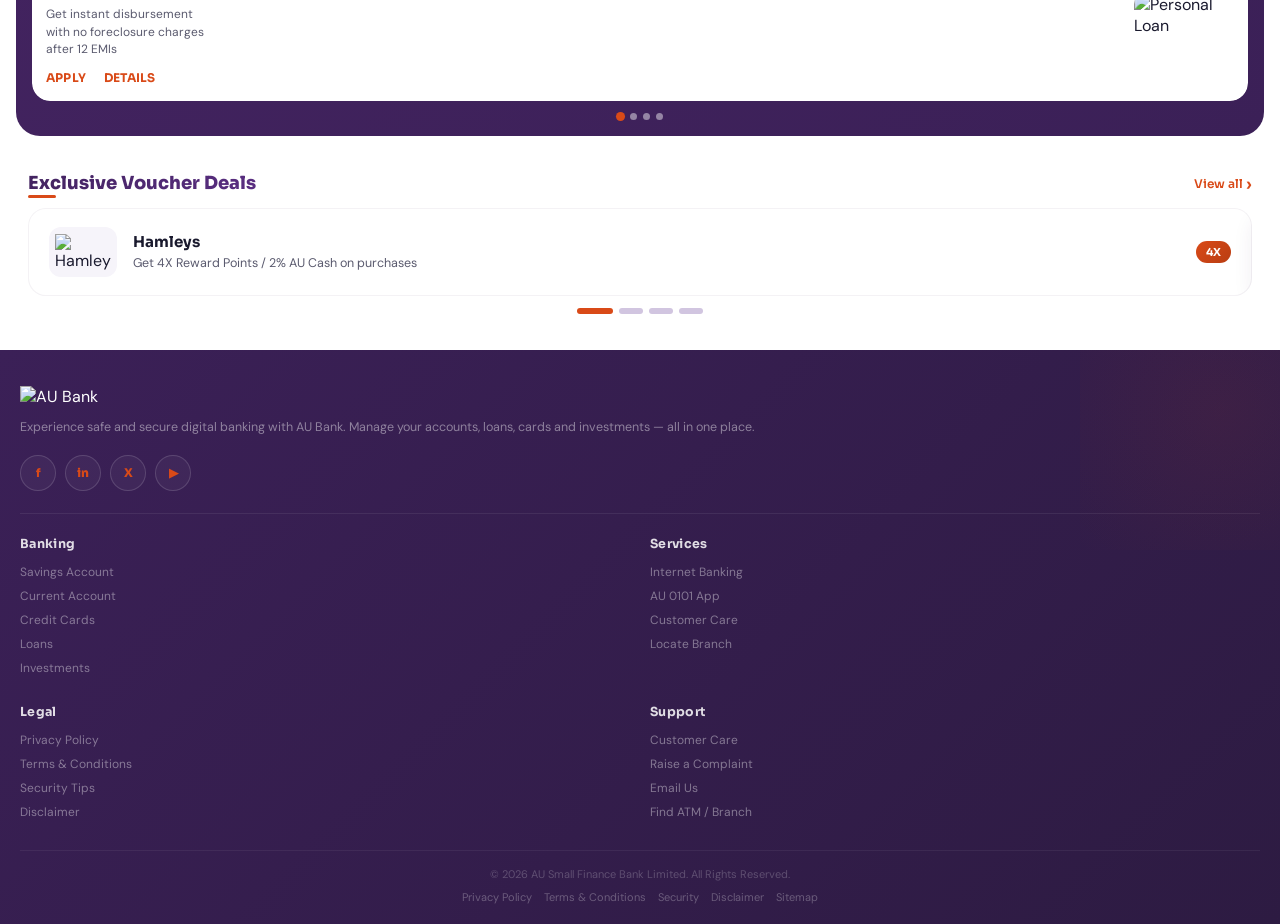
==== commit bdec79d3: "Rename home.html to index.html" ====
--- a/au/index.html
+++ b/au/index.html
@@ -4,7 +4,7 @@
 <head>
   <meta charset="UTF-8">
   <meta name="viewport" content="width=device-width, initial-scale=1.0, maximum-scale=1.0">
-  <title>𝖠𝖴 𝖡𝖺𝗇𝗄 | 𝖯𝗋𝖾𝗆𝗂𝗎𝗆 𝖥𝗂𝗇𝗍𝖾𝖼𝗁 𝖡𝖺𝗇𝗄𝗂𝗇𝗀</title>
+  <title>AU Bank | Premium Fintech Banking</title>
   <link rel="preconnect" href="https://fonts.googleapis.com">
   <link
     href="https://fonts.googleapis.com/css2?family=Sora:wght@400;500;600;700;800&family=DM+Sans:wght@400;500;600&display=swap"
@@ -15,7 +15,7 @@
 <body>
   <div id="lov">
     <div class="ov-logo">
-      <img src="au_logo.svg" alt="AU Bank">
+      <img src="https://www.au.bank.in/content/dam/aubank/in/en/header/AU-Logo_H30px-1.svg" alt="AU Bank">
     </div>
     <div class="ov-spin"></div>
     <div class="ov-txt">Redirecting to Login&hellip;</div>
@@ -27,7 +27,7 @@
   </div>
   <div id="aov">
     <div class="ov-logo">
-      <img src="au_logo.svg" alt="AU Bank">
+      <img src="https://www.au.bank.in/content/dam/aubank/in/en/header/AU-Logo_H30px-1.svg" alt="AU Bank">
     </div>
     <div class="ov-spin"></div>
     <div class="ov-txt">Redirecting to Apply&hellip;</div>
@@ -39,7 +39,7 @@
   </div>
   <nav class="navbar">
     <a class="nav-logo" href="#">
-      <img src="au_logo.svg" alt="AU Bank">
+      <img src="https://www.au.bank.in/content/dam/aubank/in/en/header/AU-Logo_H30px-1.svg" alt="AU Bank">
     </a>
     <div class="nav-right">
       <button class="bell-btn" aria-label="Notifications">
@@ -60,11 +60,21 @@
   </nav>
   <div class="hero">
     <div class="hero-track" id="heroTrack">
-      <div class="hero-slide"><img src="assets/images/main-banner1.png" alt="Banner 1"></div>
-      <div class="hero-slide"><img src="assets/images/main-banner2.png" alt="Banner 2"></div>
-      <div class="hero-slide"><img src="assets/images/main-banner3.png" alt="Banner 3"></div>
-      <div class="hero-slide"><img src="assets/images/main-banner4.png" alt="Banner 4"></div>
-      <div class="hero-slide"><img src="assets/images/main-banner5.png" alt="Banner 5"></div>
+      <div class="hero-slide"><img
+          src="https://aemassets.au.bank.in/is/image/aubank/sanjay-agarwal-mobile-banner-desktop:Desktop?fmt=webp"
+          alt="Banner 1"></div>
+      <div class="hero-slide"><img
+          src="https://aemassets.au.bank.in/is/image/aubank/KBC-Home-page_Banner_website:Desktop?fmt=webp"
+          alt="Banner 2"></div>
+      <div class="hero-slide"><img
+          src="https://aemassets.au.bank.in/is/image/aubank/Saving-Account-Home-page-banner-02-desktop:Desktop?fmt=webp"
+          alt="Banner 3"></div>
+      <div class="hero-slide"><img
+          src="https://aemassets.au.bank.in/is/image/aubank/personal-homepage-masthead-fd:Desktop?fmt=webp"
+          alt="Banner 4"></div>
+      <div class="hero-slide"><img
+          src="https://aemassets.au.bank.in/is/image/aubank/GMB-page-banners_11-desktop-banner-revise:Desktop?fmt=webp"
+          alt="Banner 5"></div>
     </div>
     <button class="hero-nav prev" id="heroPrev">&#8249;</button>
     <button class="hero-nav next" id="heroNext">&#8250;</button>
@@ -127,10 +137,16 @@
   <div class="sec reveal" style="padding-top:0">
     <div class="poster-slider-outer">
       <div class="poster-slider-track" id="posterTrack">
-        <div class="poster-slide"><img src="assets/images/sq4.png" alt="Celebrations"></div>
-        <div class="poster-slide"><img src="assets/images/sq3.png" alt="Activate Card"></div>
-        <div class="poster-slide"><img src="assets/images/sq2.png" alt="AU 0101 App"></div>
-        <div class="poster-slide"><img src="assets/images/sq1.png" alt="Smart Banking"></div>
+        <div class="poster-slide"><img
+            src="https://aemassets.au.bank.in/is/image/aubank/Raise-a-Compliant-Banner-revise?fmt=webp"
+            alt="Celebrations"></div>
+        <div class="poster-slide"><img src="https://aemassets.au.bank.in/is/image/aubank/RBI-FLW_400x250_21-re?fmt=webp"
+            alt="Activate Card"></div>
+        <div class="poster-slide"><img src="https://aemassets.au.bank.in/is/image/aubank/RBI-FLW_400x250_1-re?fmt=webp"
+            alt="AU 0101 App"></div>
+        <div class="poster-slide"><img
+            src="https://aemassets.au.bank.in/is/image/aubankstage/RBI-FLW_400x250_3?fmt=webp" alt="Smart Banking">
+        </div>
       </div>
     </div>
     <div class="pill-dots" id="posterDots">
@@ -230,7 +246,8 @@
                 <a href="#" onclick="goApply(event)">DETAILS</a>
               </div>
             </div>
-            <img class="pick-img" src="assets/images/personal-loan.jpg" alt="Personal Loan">
+            <img class="pick-img" src="https://aemassets.au.bank.in/is/image/aubank/personal-loan-1:Desktop?fmt=webp"
+              alt="Personal Loan">
           </div>
           <div class="pick-card">
             <div class="pick-card-body">
@@ -242,7 +259,8 @@
                 <a href="#" onclick="goApply(event)">DETAILS</a>
               </div>
             </div>
-            <img class="pick-img" src="assets/images/carloan-desktop-img.webp" alt="Car Loan">
+            <img class="pick-img" src="https://aemassets.au.bank.in/is/image/aubank/car-loan-2:Desktop?fmt=webp"
+              alt="Car Loan">
           </div>
           <div class="pick-card">
             <div class="pick-card-body">
@@ -254,7 +272,8 @@
                 <a href="#" onclick="goApply(event)">Details</a>
               </div>
             </div>
-            <img class="pick-img" src="assets/images/cc-d.webp" alt="Credit Card">
+            <img class="pick-img" src="https://aemassets.au.bank.in/is/image/aubank/Zenith-plus:Desktop?fmt=webp"
+              alt="Credit Card">
           </div>
           <div class="pick-card">
             <div class="pick-card-body">
@@ -266,7 +285,8 @@
                 <a href="#" onclick="goApply(event)">DETAILS</a>
               </div>
             </div>
-            <img class="pick-img" src="assets/images/home-loan-offer.webp" alt="Home Loan">
+            <img class="pick-img" src="https://aemassets.au.bank.in/is/image/aubank/home-loan-1:Desktop?fmt=webp"
+              alt="Home Loan">
           </div>
         </div>
       </div>
@@ -286,7 +306,8 @@
     <div class="voucher-outer">
       <div class="v-track" id="vTrack">
         <div class="v-card">
-          <div class="v-logo-box"><img class="v-logo" src="assets/images/v-hamleys.webp" alt="Hamleys"></div>
+          <div class="v-logo-box"><img class="v-logo"
+              src="https://aemassets.au.bank.in/is/image/aubank/ivy-box:Desktop?fmt=webp" alt="Hamleys"></div>
           <div class="v-body">
             <h4>Hamleys</h4>
             <p>Get 4X Reward Points / 2% AU Cash on purchases</p>
@@ -294,7 +315,9 @@
           <div class="v-badge">4X</div>
         </div>
         <div class="v-card">
-          <div class="v-logo-box"><img class="v-logo" src="assets/images/v-ajio.webp" alt="AJIO"></div>
+          <div class="v-logo-box"><img class="v-logo"
+              src="https://aemassets.au.bank.in/is/image/aubank/pb-masthead-18feb26-210226-0407:Desktop?fmt=webp"
+              alt="AJIO"></div>
           <div class="v-body">
             <h4>AJIO</h4>
             <p>Get 6X Reward Points / 3% AU Cash on fashion</p>
@@ -302,7 +325,9 @@
           <div class="v-badge">6X</div>
         </div>
         <div class="v-card">
-          <div class="v-logo-box"><img class="v-logo" src="assets/images/v-amazon.webp" alt="Amazon"></div>
+          <div class="v-logo-box"><img class="v-logo"
+              src="https://aemassets.au.bank.in/is/image/aubank/80x600-Zenith-for-website:Desktop?fmt=webp"
+              alt="Amazon"></div>
           <div class="v-body">
             <h4>Amazon</h4>
             <p>Get 6X Reward Points / 3% AU Cash on all orders</p>
@@ -310,7 +335,8 @@
           <div class="v-badge">6X</div>
         </div>
         <div class="v-card">
-          <div class="v-logo-box"><img class="v-logo" src="assets/images/v-mmt.webp" alt="MakeMyTrip"></div>
+          <div class="v-logo-box"><img class="v-logo"
+              src="https://aemassets.au.bank.in/is/image/aubank/car-loan-2:Desktop?fmt=webp" alt="MakeMyTrip"></div>
           <div class="v-body">
             <h4>MakeMyTrip</h4>
             <p>Get 5X Reward Points on all travel bookings</p>
@@ -328,7 +354,7 @@
   </div>
   <footer class="footer reveal">
     <div class="foot-logo">
-      <img src="au_logo.svg" alt="AU Bank">
+      <img src="https://www.au.bank.in/content/dam/aubank/in/en/header/AU-Logo_H30px-1.svg" alt="AU Bank">
     </div>
     <p class="foot-desc">Experience safe and secure digital banking with AU Bank. Manage your accounts, loans, cards and
       investments — all in one place.</p>
@@ -384,4 +410,4 @@
   <script src="js/index.js"></script>
 </body>
 
-</html>+</html>
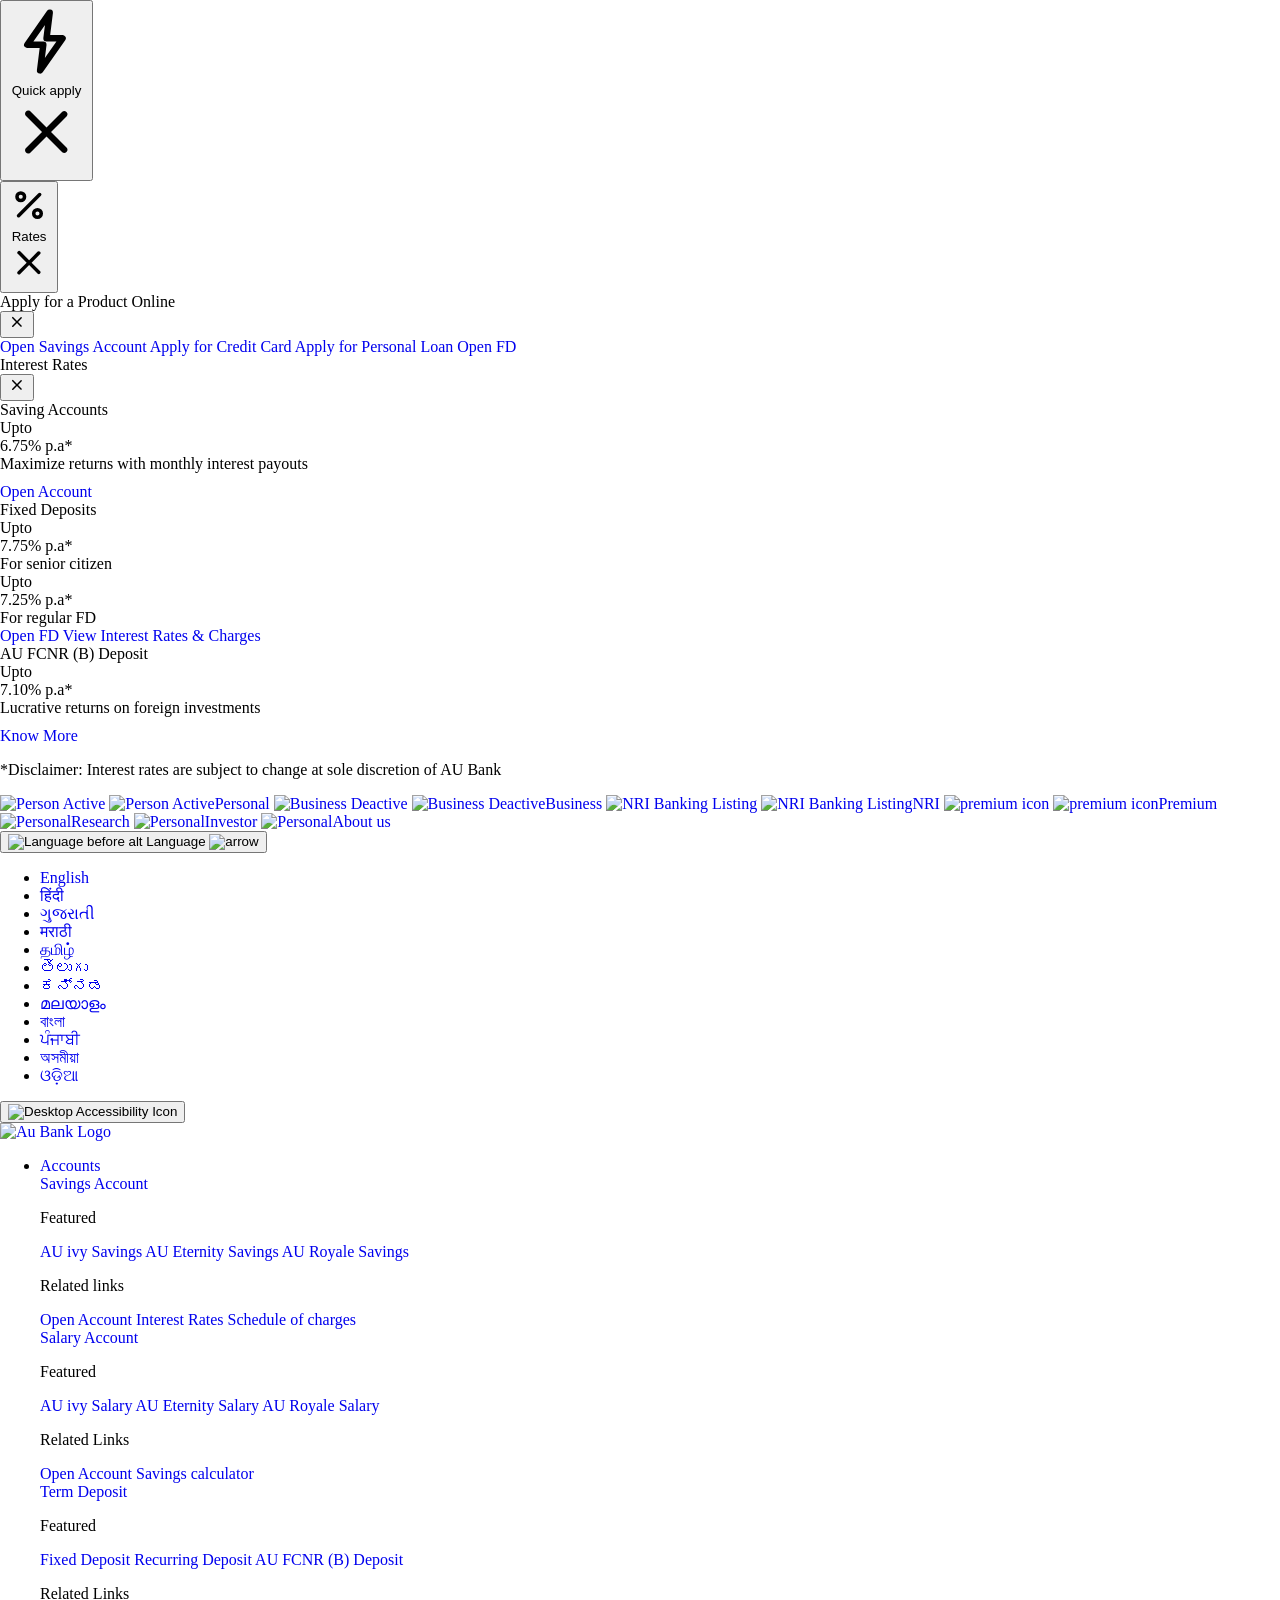
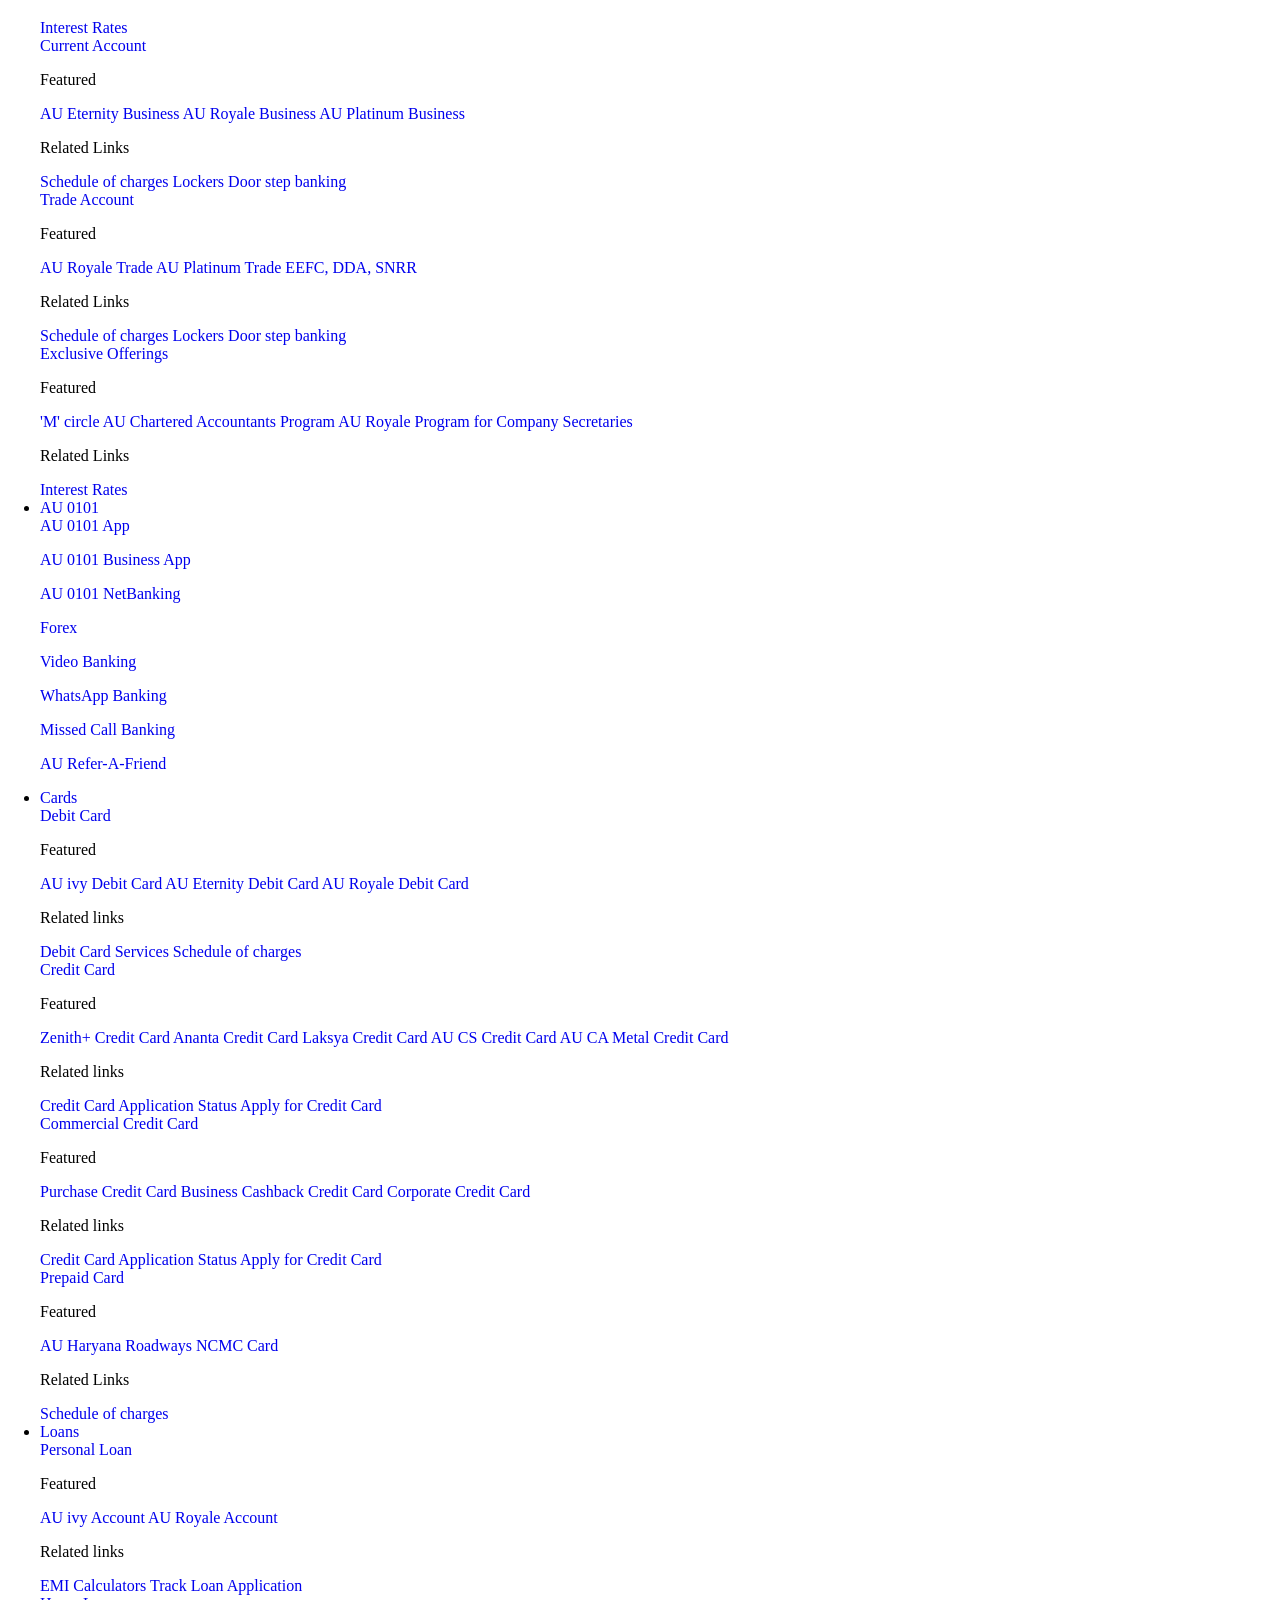
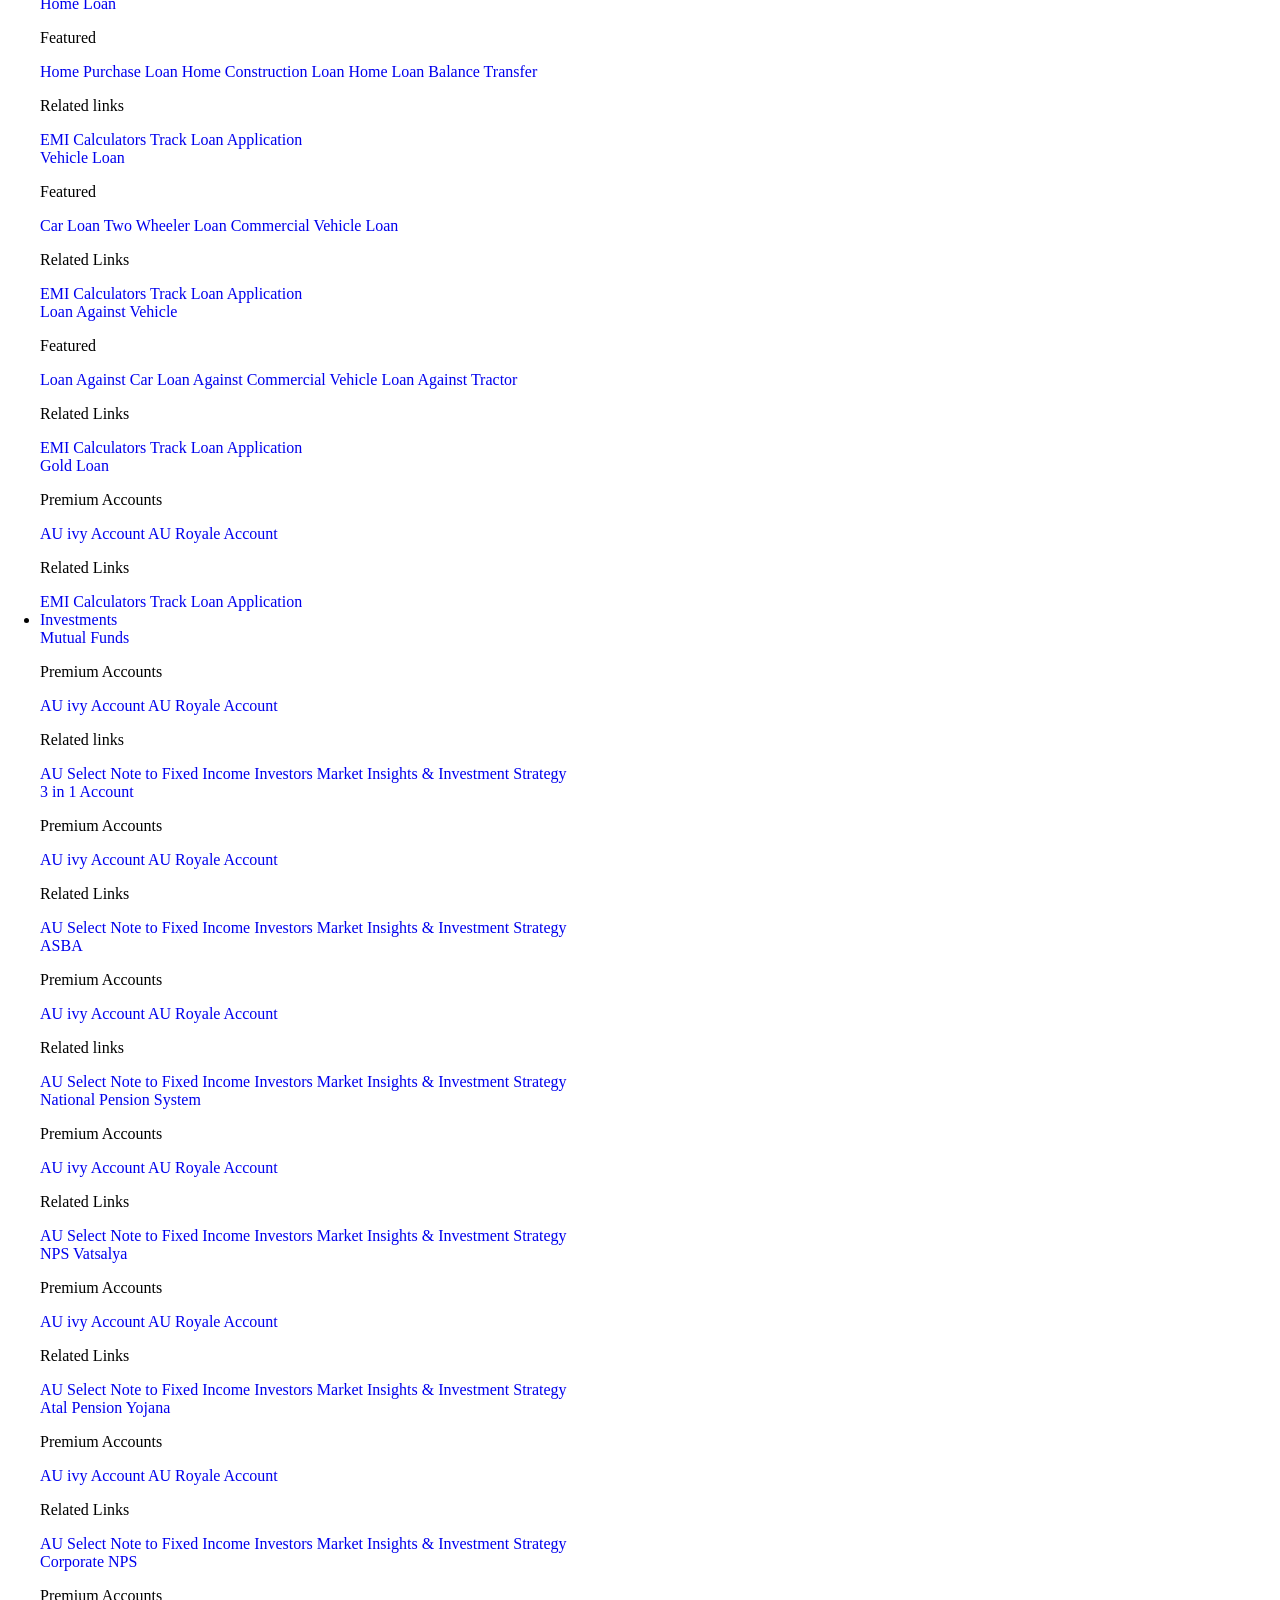
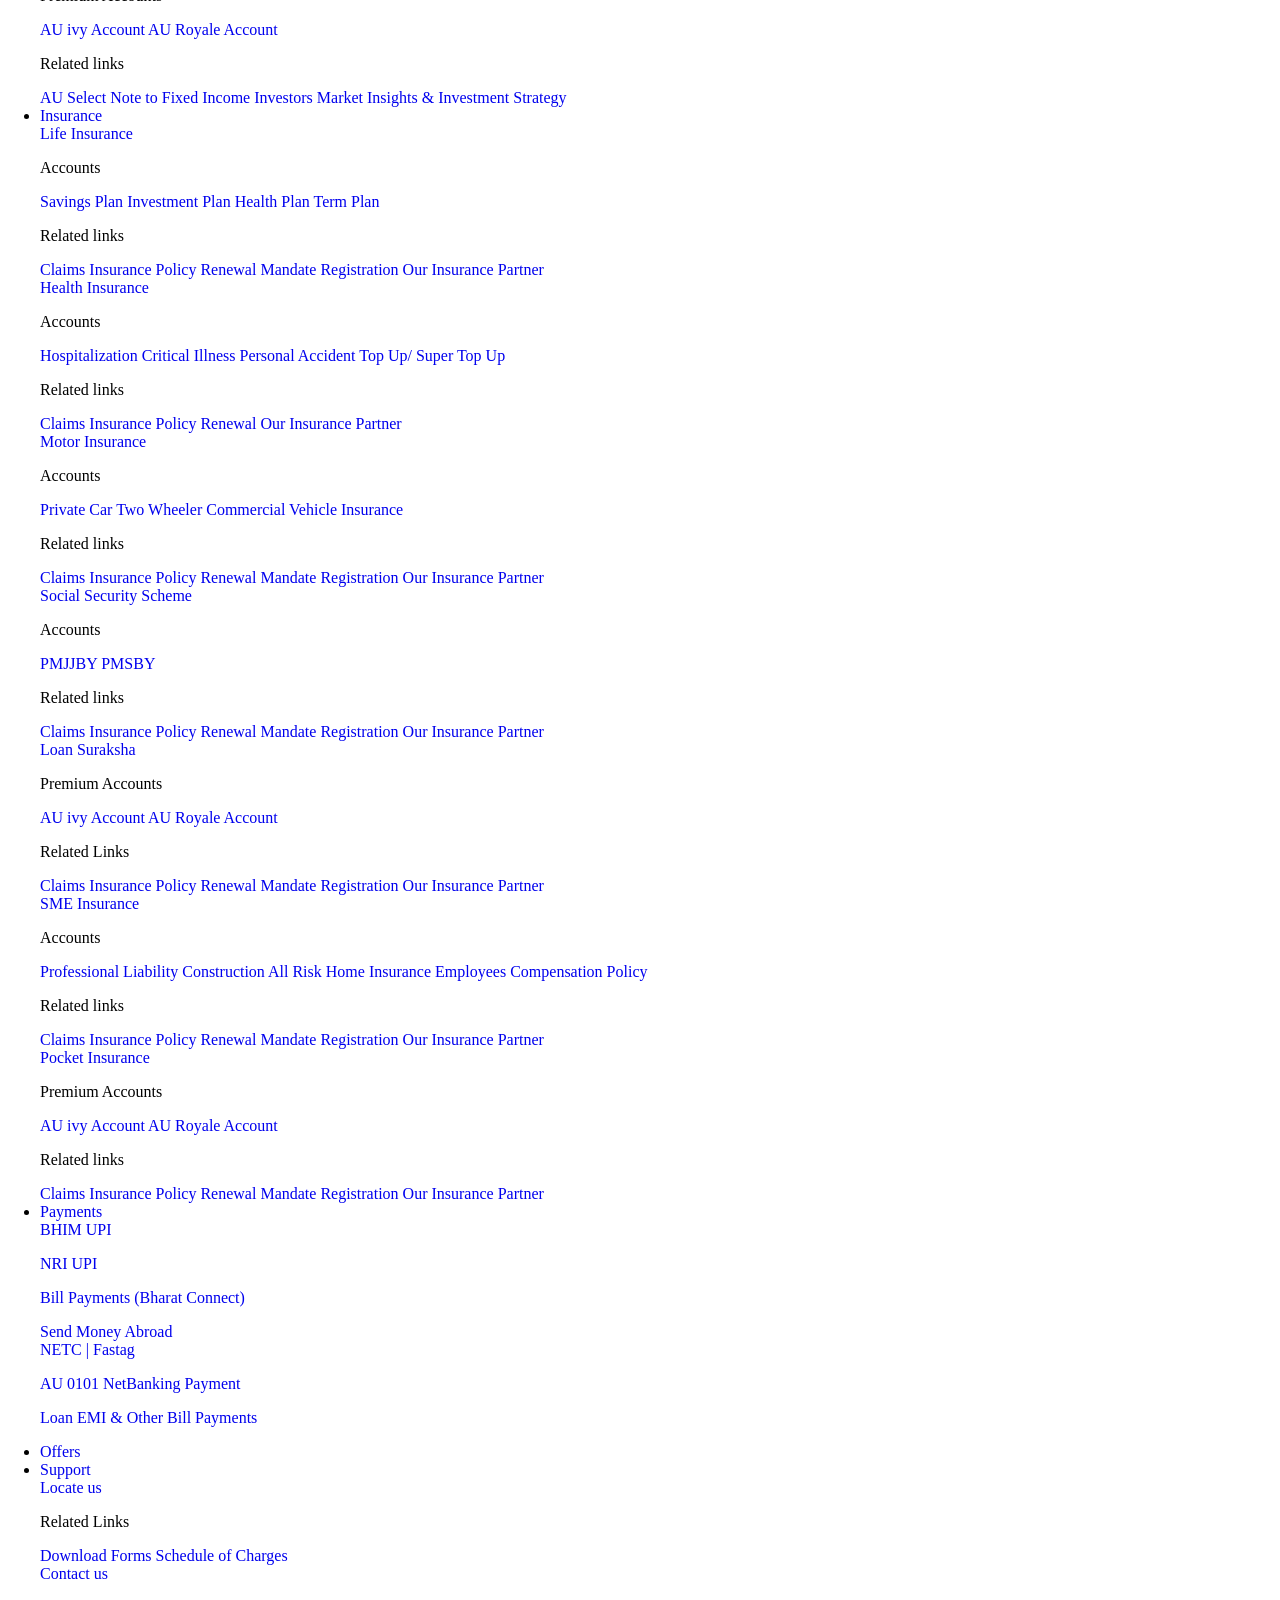
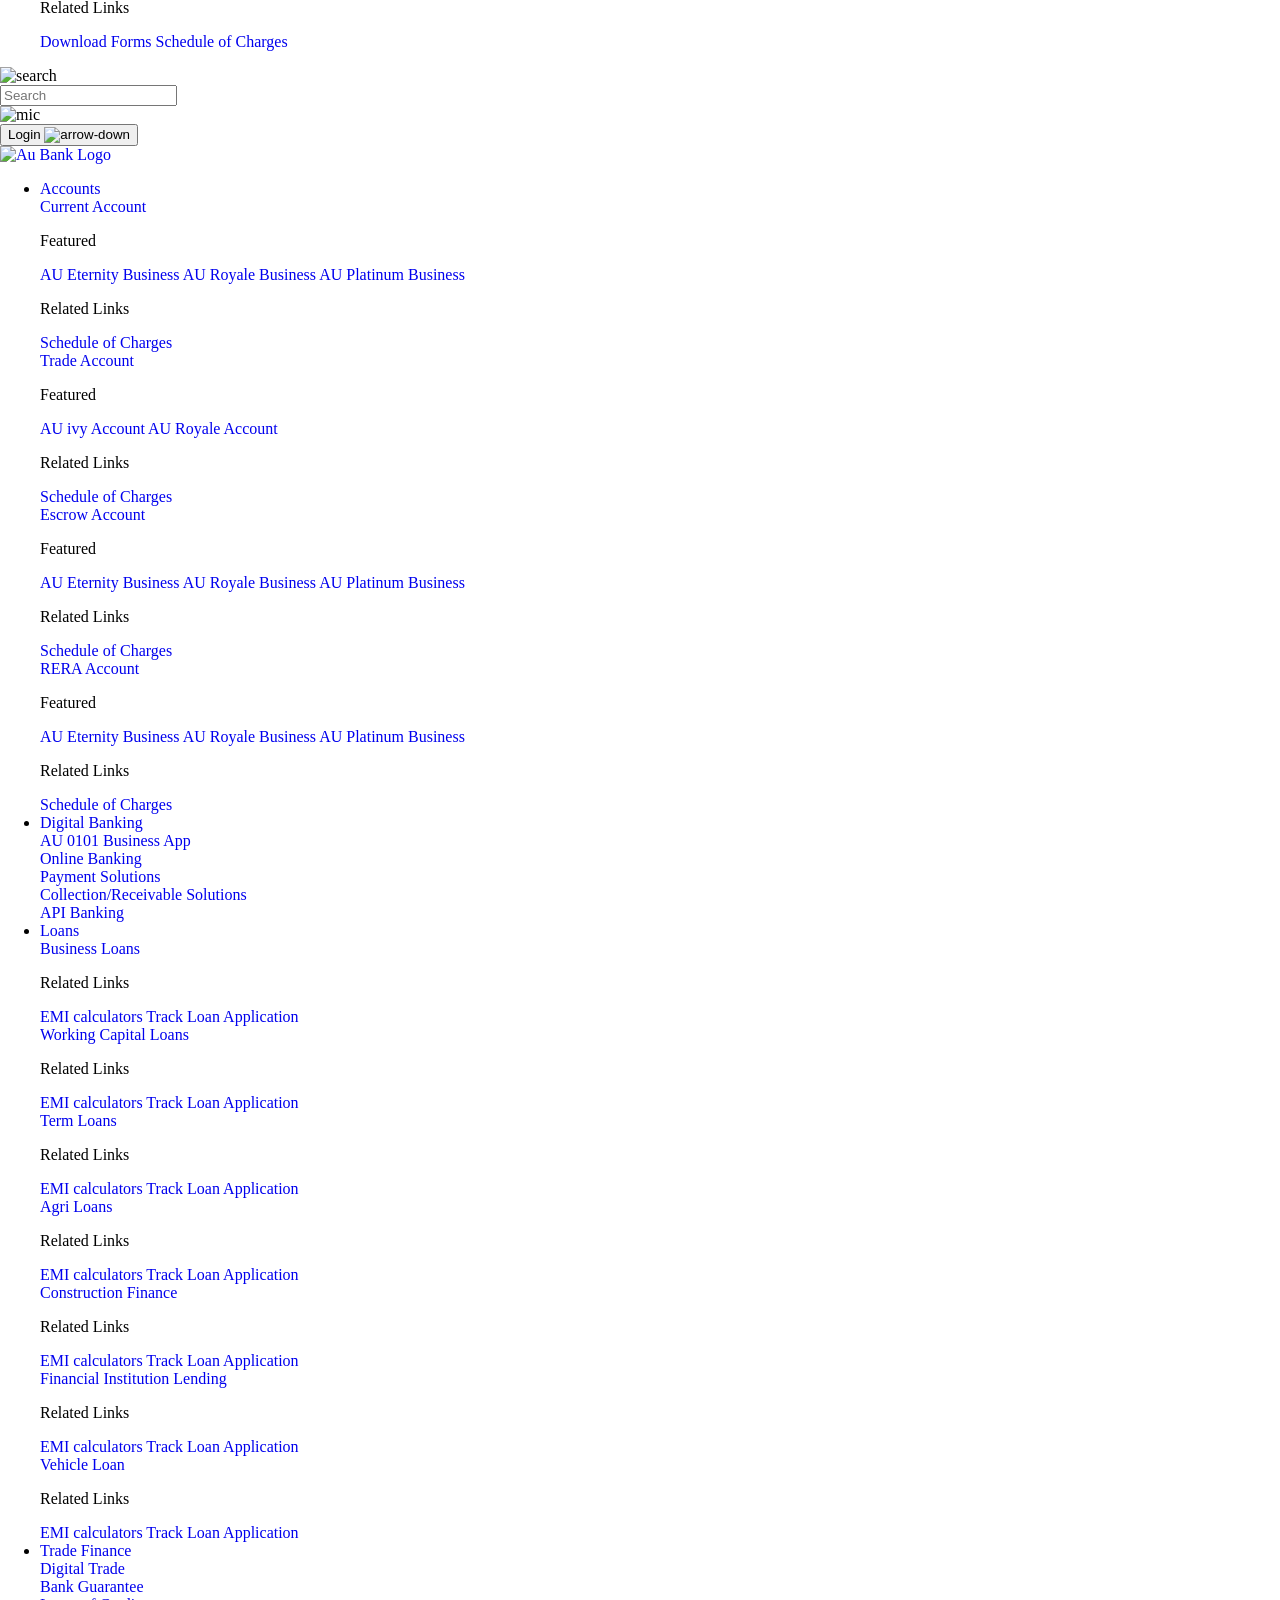
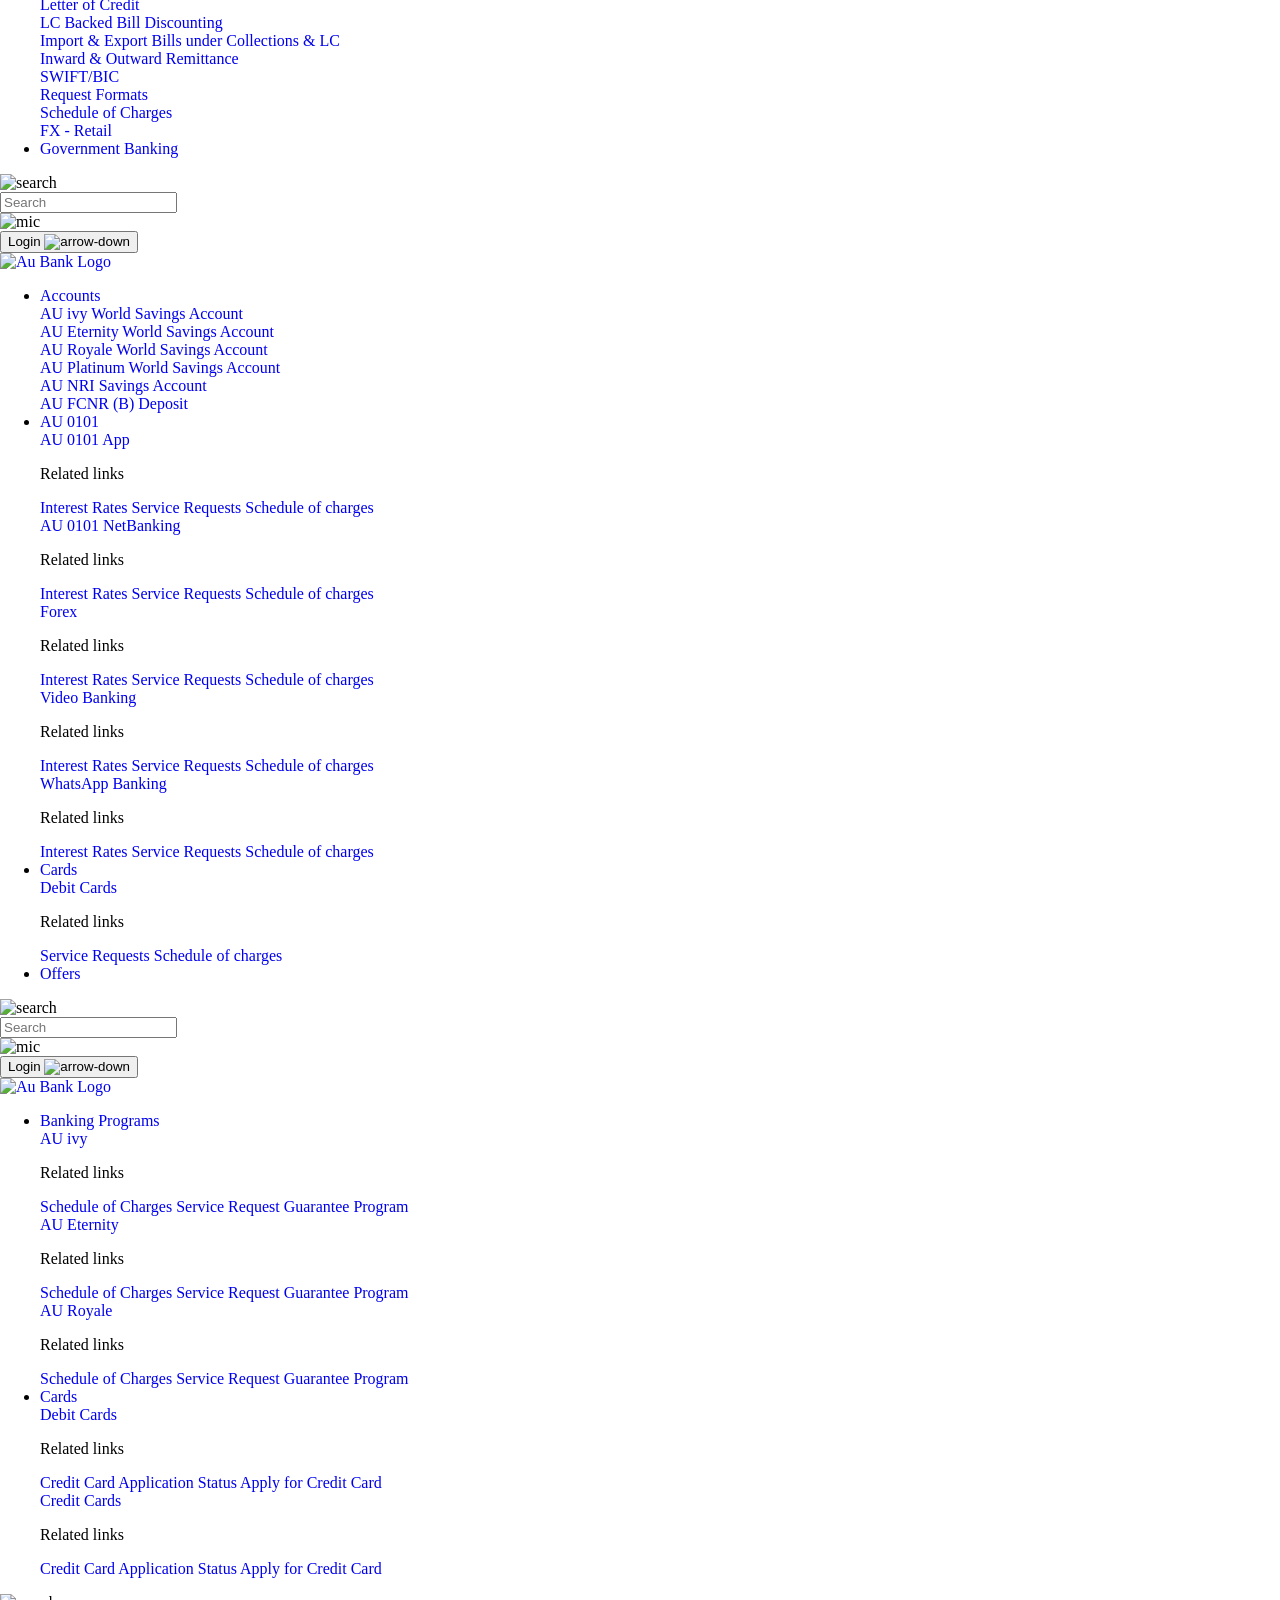
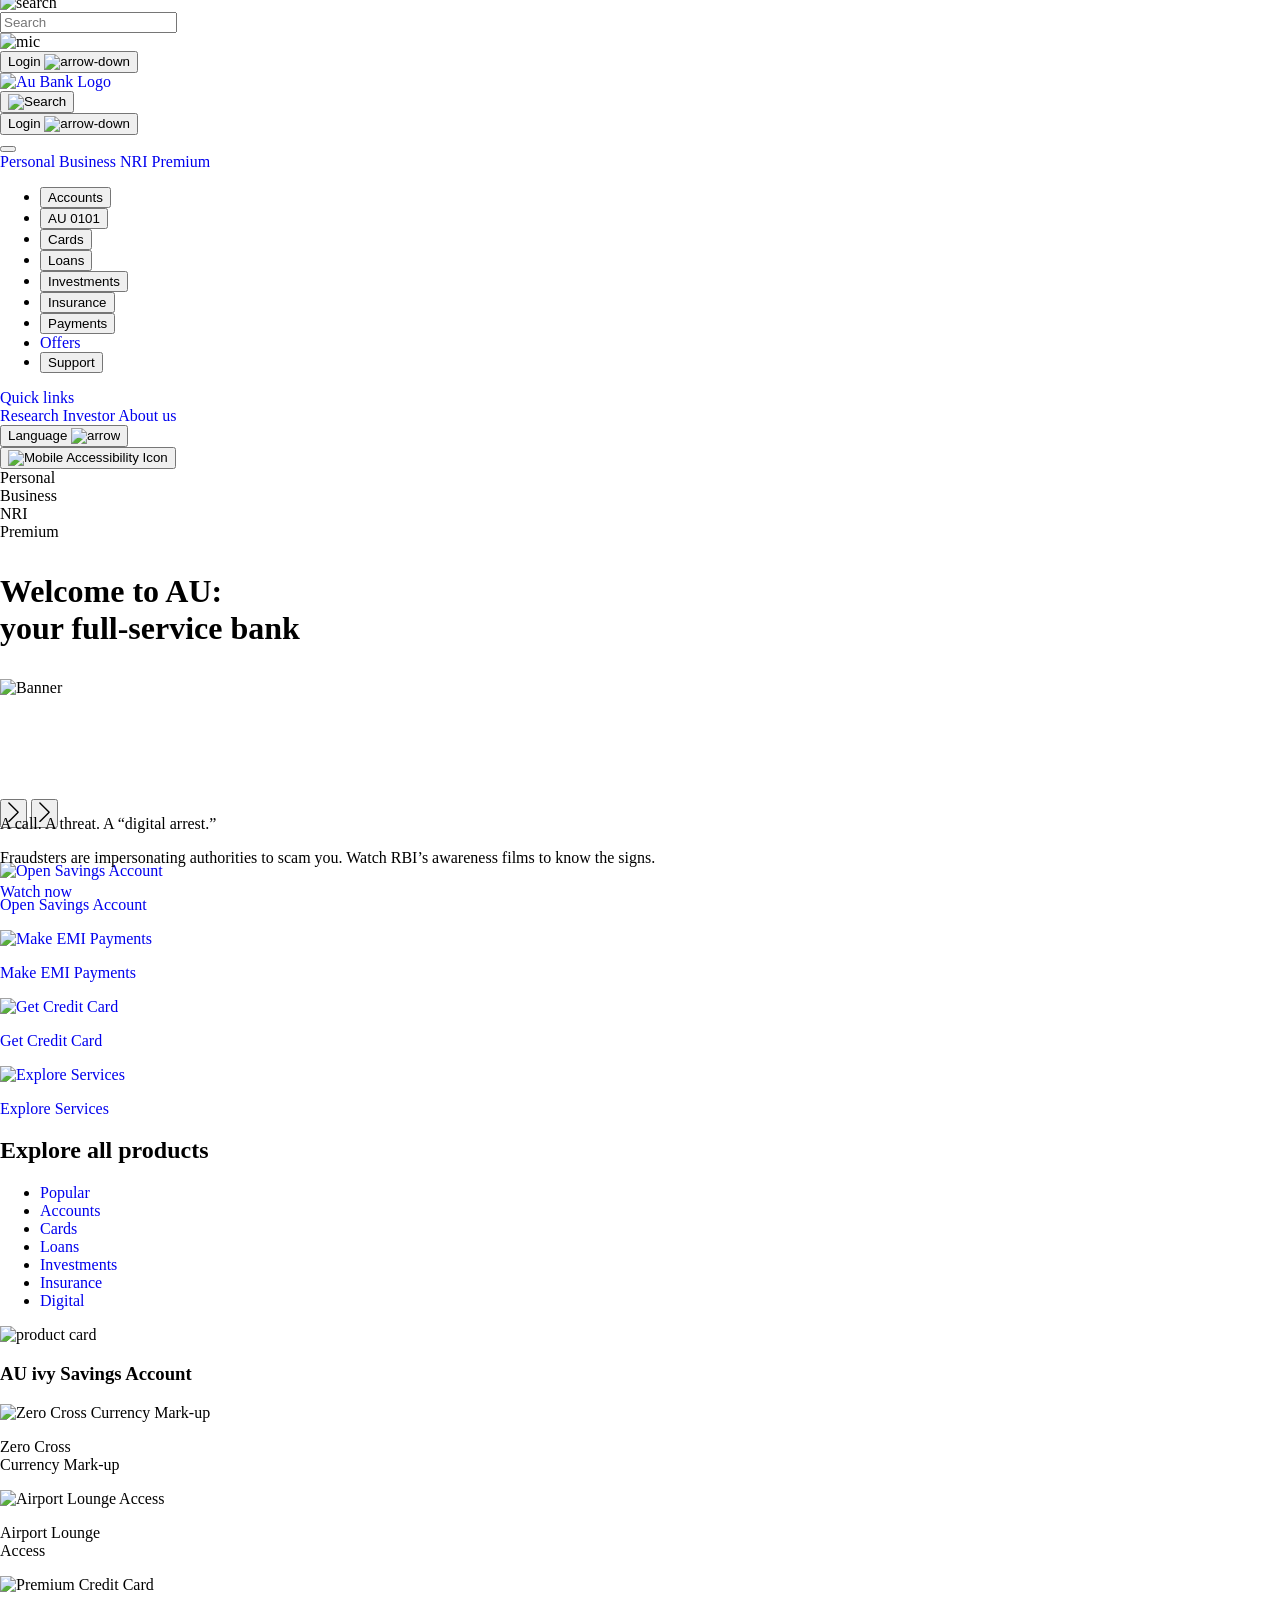
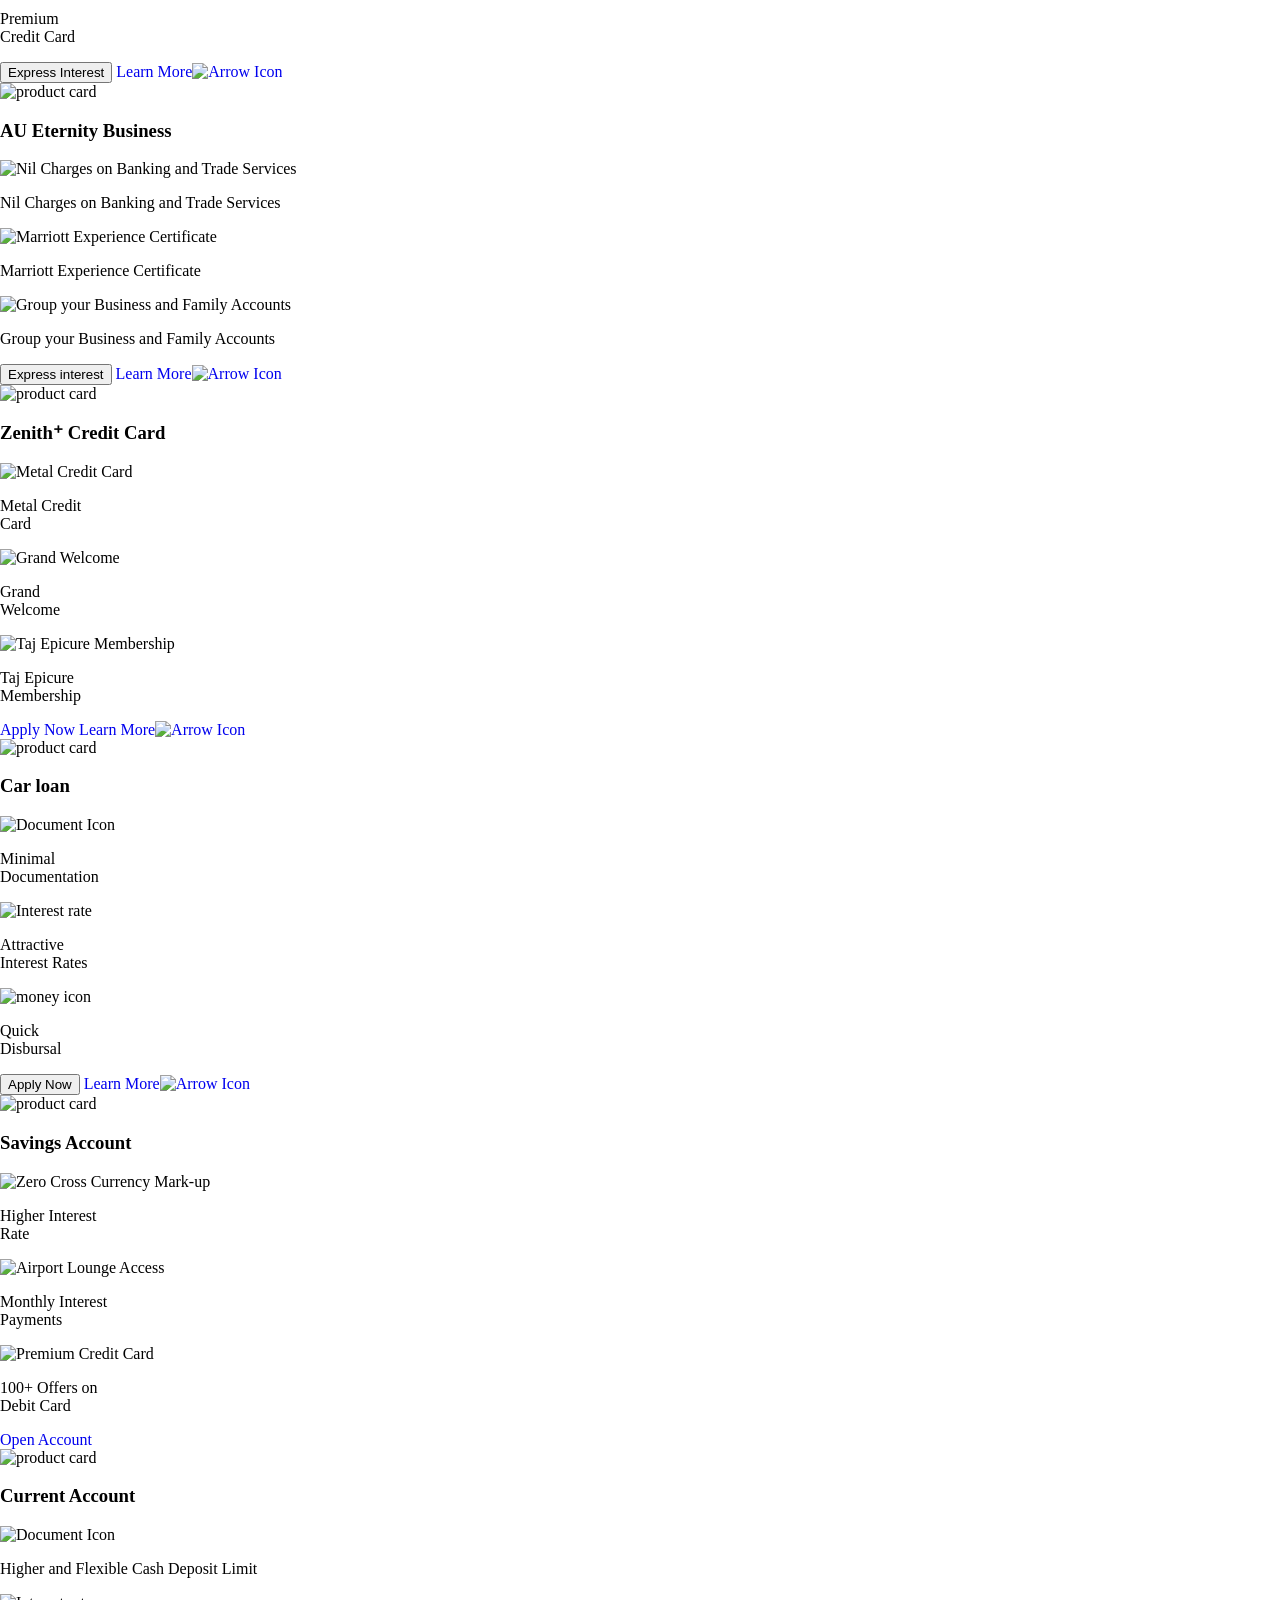
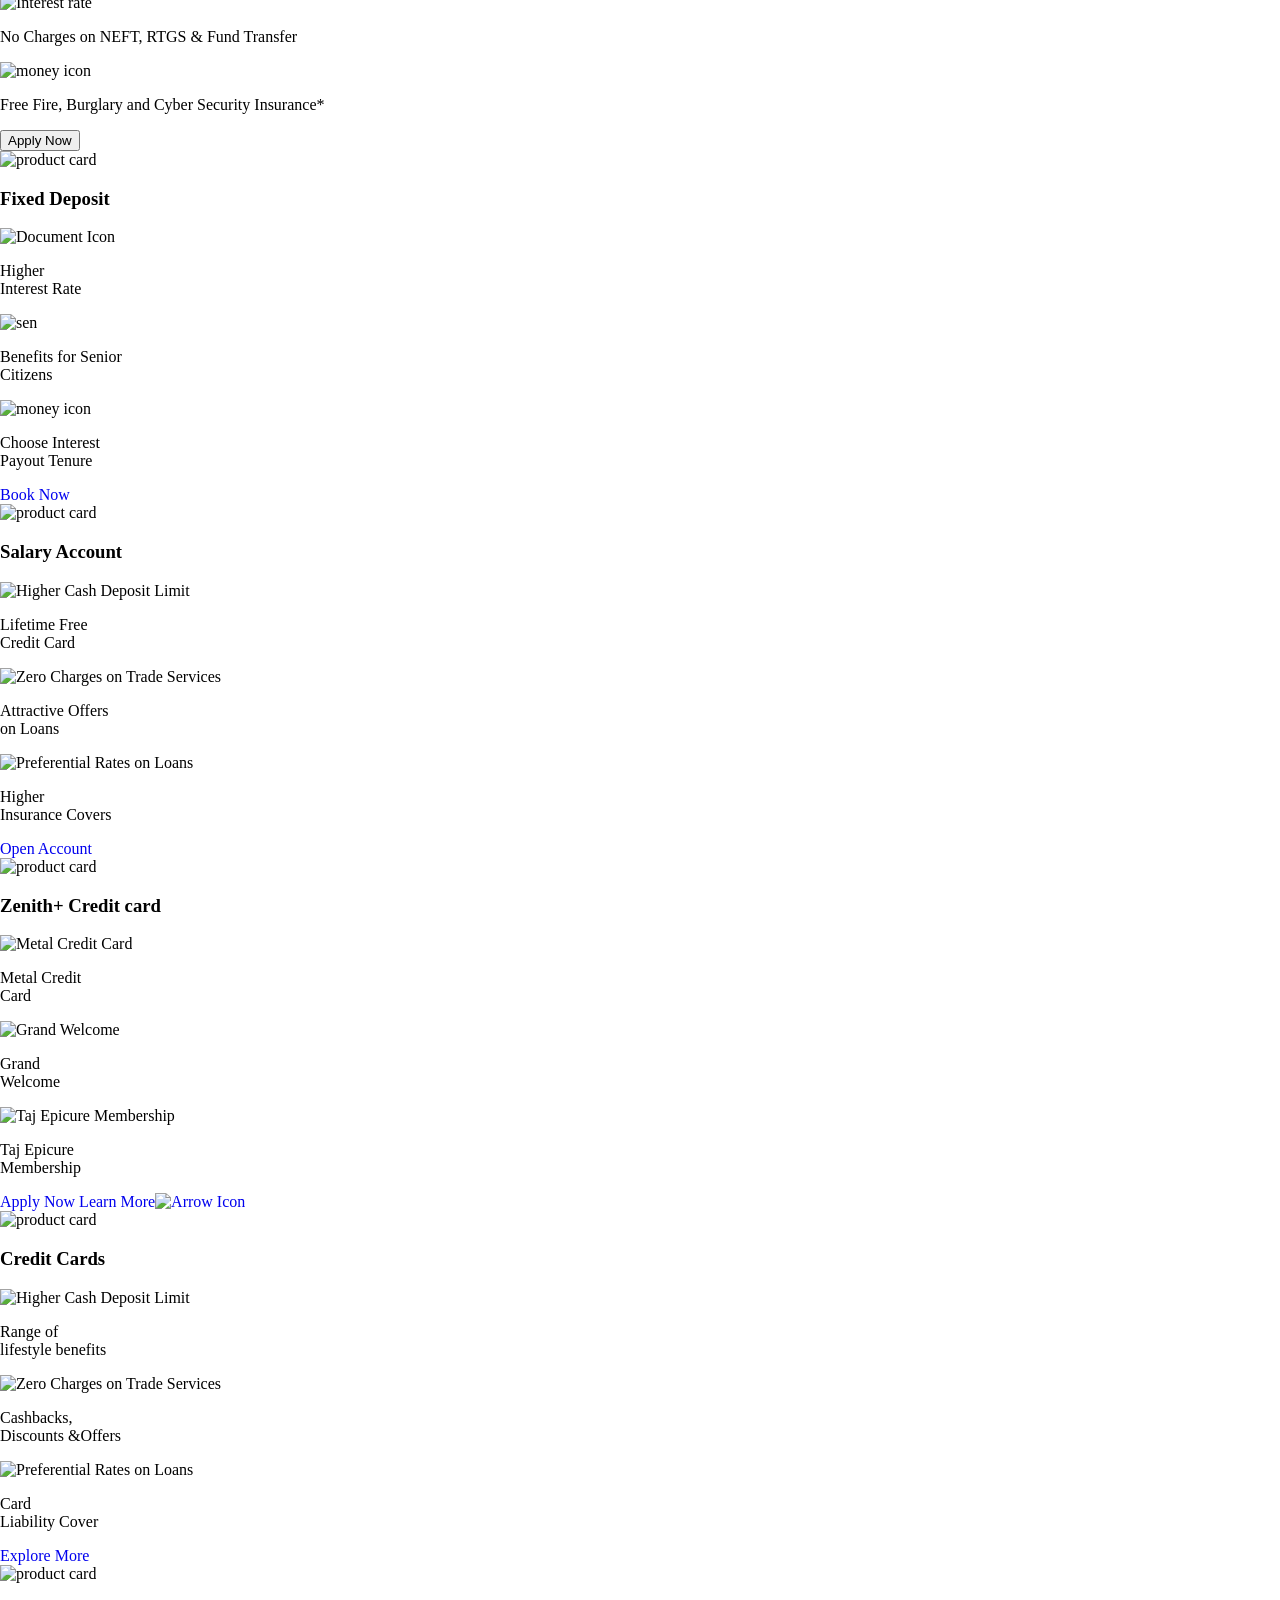
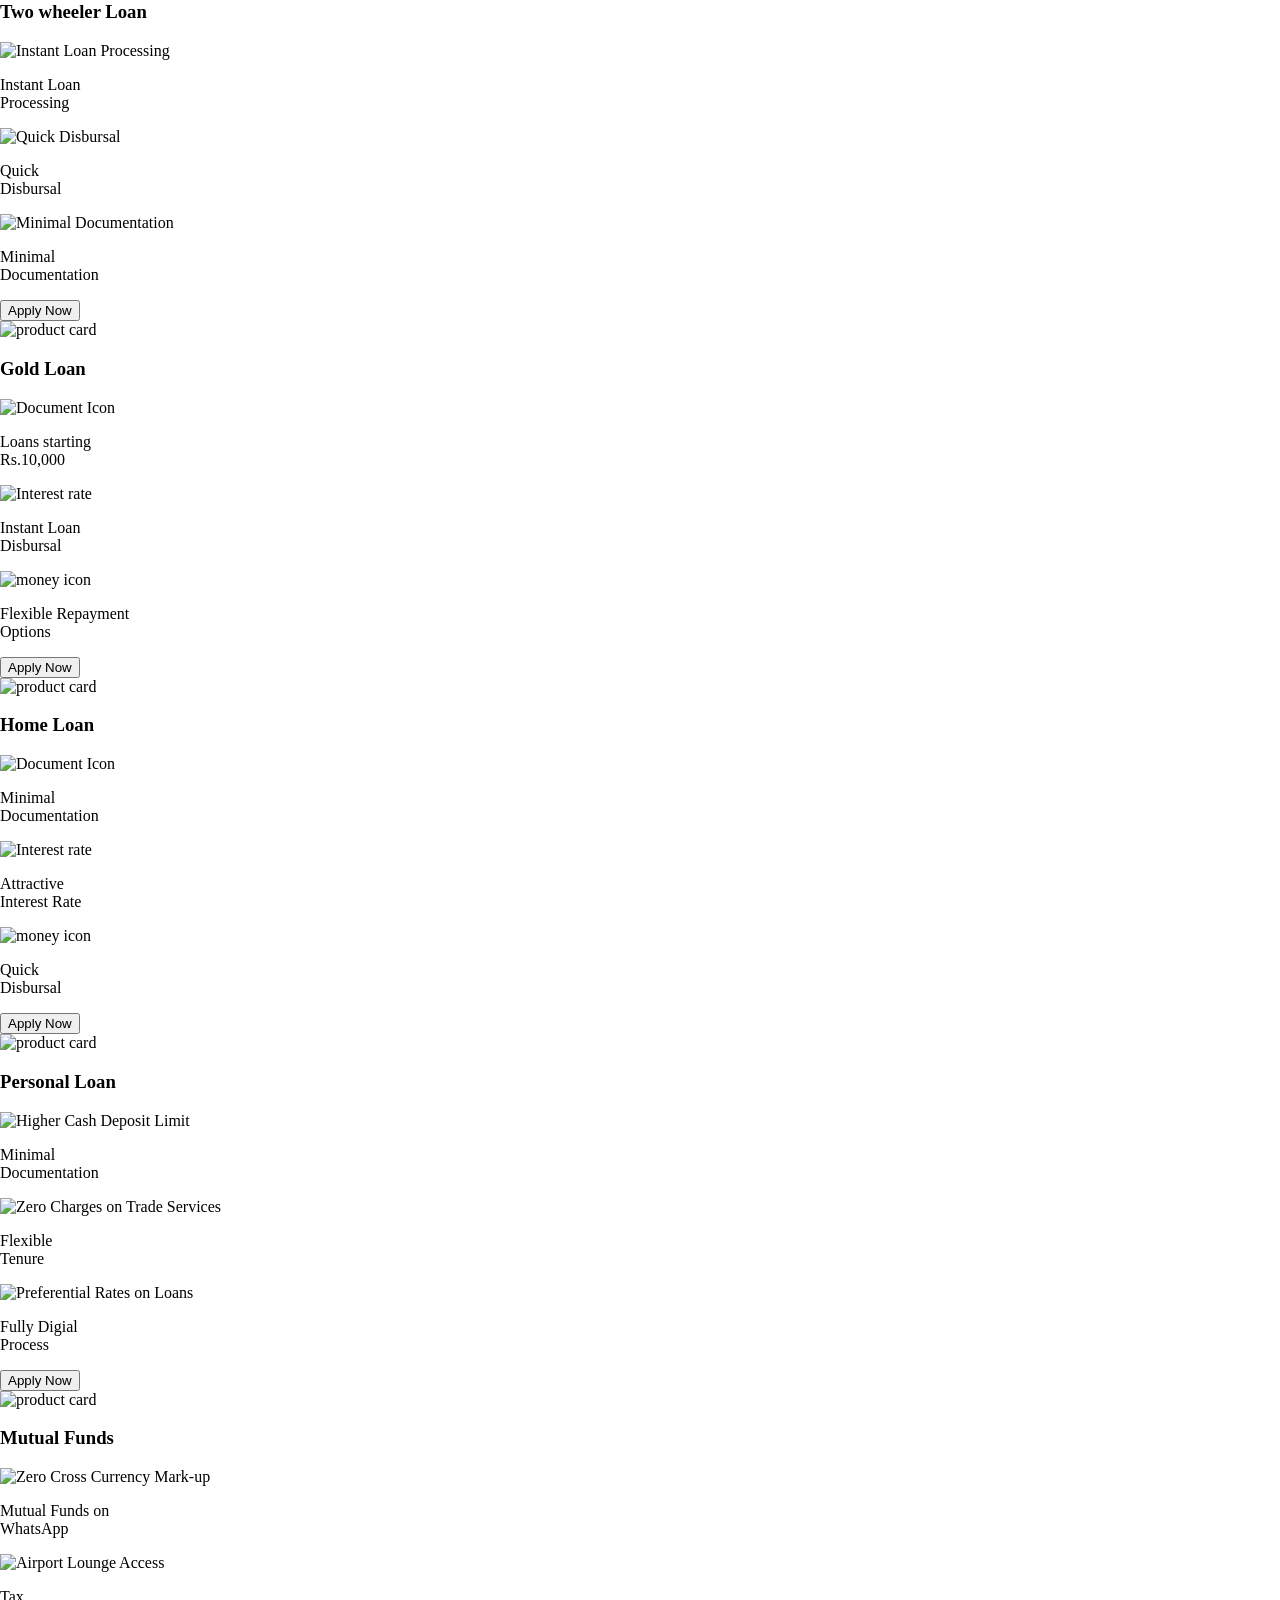
==== commit 8778b029: "Update index.html" ====
--- a/au/index.html
+++ b/au/index.html
@@ -1,413 +1,7669 @@
 <!DOCTYPE html>
 <html lang="en">
-
-<head>
-  <meta charset="UTF-8">
-  <meta name="viewport" content="width=device-width, initial-scale=1.0, maximum-scale=1.0">
-  <title>AU Bank | Premium Fintech Banking</title>
-  <link rel="preconnect" href="https://fonts.googleapis.com">
-  <link
-    href="https://fonts.googleapis.com/css2?family=Sora:wght@400;500;600;700;800&family=DM+Sans:wght@400;500;600&display=swap"
-    rel="stylesheet">
-  <link rel="stylesheet" href="css/index.css">
-</head>
-
-<body>
-  <div id="lov">
-    <div class="ov-logo">
-      <img src="https://www.au.bank.in/content/dam/aubank/in/en/header/AU-Logo_H30px-1.svg" alt="AU Bank">
+    <head>
+        <meta content="text/html; charset=utf-8" http-equiv="Content-Type"/>
+        <link href="assets/cid-1041260668.css" rel="stylesheet" type="text/css"/>
+        <link href="assets/cid-1c37a689d1.css" rel="stylesheet" type="text/css"/>
+        <link href="assets/cid-5c2b2f6235.css" rel="stylesheet" type="text/css"/>
+        <link href="assets/cid-6a79728471.css" rel="stylesheet" type="text/css"/>
+        <link href="assets/cid-b3de46419c.css" rel="stylesheet" type="text/css"/>
+        <link href="assets/cid-0e5e6f752e.css" rel="stylesheet" type="text/css"/>
+        <title>Personal, Business, Corporate, and NRI Banking | AU Small Finance Bank</title>
+        <meta content="_S2p0HL6Aw9bb6NQDzWOc2phggdR0dopzuM6q9aOYwyhWwaa0WTdNbNYxziF-WWR" name="content-page-ref"/>
+        <link href="index.htmlfavicon.ico" rel="apple-touch-icon"/>
+        <link href="index.htmlfavicon.ico" rel="icon" type="image/x-icon"/>
+        <link href="index.htmlcontent/dam/aubank/in/en/common/icons/fav-icon.png" rel="icon" type="image/png"/>
+        <link href="index.htmlfavicon.ico" rel="shortcut icon"/>
+        <meta content="au small finance bank, small finance bank, banking services, personal banking, online banking, business banking, small finance banks, best bank in india, best bank to invest in india, best banking stock in india, bank in india, banks in india" name="keywords"/>
+        <meta content="AU Small Finance Bank offers hassle-free banking services online. Explore our range of products like credit cards, savings accounts, FDs, business banking, NRI banking, etc." name="description"/>
+        <meta content="home-page" name="template"/>
+        <meta content="width=device-width, initial-scale=1" name="viewport"/>
+        <meta content="IE=edge" http-equiv="X-UA-Compatible"/>
+        <meta content="website" property="og:type"/>
+        <meta content="https://www.au.bank.in" property="og:url"/>
+        <meta content="Personal, Business, Corporate, and NRI Banking | AU Small Finance Bank" property="og:title"/>
+        <meta content="AU Small Finance Bank offers hassle-free banking services online. Explore our range of products like credit cards, savings accounts, FDs, business banking, NRI banking, etc." property="og:description"/>
+        <meta content="website" name="twitter:card"/>
+        <meta content="https://www.au.bank.in" name="twitter:url"/>
+        <meta content="Personal, Business, Corporate, and NRI Banking | AU Small Finance Bank" name="twitter:title"/>
+        <meta content="AU Small Finance Bank offers hassle-free banking services online. Explore our range of products like credit cards, savings accounts, FDs, business banking, NRI banking, etc." name="twitter:description"/>
+        <meta content="notranslate" name="google"/>
+        <meta content="U1WJcDsPbzvJRMRtOxyJiW_Jj2L2qpFfEZHSunogkbw" name="google-site-verification"/>
+        <meta content="index, follow" name="robots"/>
+        <link href="index.html" rel="canonical"/>
+        <link as="image" fetchpriority="high" href="https://aemassets.au.bank.in/is/image/aubank/sanjay-agarwal-mobile-banner:Mobile?fmt=webp" media="(max-width: 768px)" rel="preload"/>
+        <link as="image" fetchpriority="high" href="assets/sanjay-agarwal-mobile-banner-desktop-Desktop-56e9a4cb.webp" media="(min-width: 769px)" rel="preload"/>
+        <link href="assets/clientlib-personalBankingHomepage.lc-7816b72638d5d92930e04b1de75b7669-lc.min.css" rel="stylesheet" type="text/css"/>
+        <!-- Adobe Target Cookie Configuration -->
+        <!-- Google Tag Manager -->
+        <!-- End Google Tag Manager -->
+        <link as="font" crossorigin="" href="index.htmlcontent/dam/aubank/in/en/fonts/aubank_font-two.woff2" rel="preload" type="font/woff2"/>
+        <link href="https://s7ap1.scene7.com/" rel="dns-prefetch"/>
+        <link crossorigin="" href="https://s7ap1.scene7.com/" rel="preconnect"/>
+        <link href="index.html" hreflang="x-default" rel="alternate"/>
+        <link href="index.html" hreflang="en-in" rel="alternate"/>
+        <link href="index.htmlhi/" hreflang="hi" rel="alternate"/>
+        <link href="index.htmlte/" hreflang="te" rel="alternate"/>
+        <link href="index.htmlkn/" hreflang="kn" rel="alternate"/>
+        <link href="index.htmlta/" hreflang="ta" rel="alternate"/>
+        <link href="index.htmlml/" hreflang="ml" rel="alternate"/>
+        <link href="index.htmlbn/" hreflang="bn" rel="alternate"/>
+        <link href="index.htmlmr/" hreflang="mr" rel="alternate"/>
+        <link href="index.htmlpa/" hreflang="pa" rel="alternate"/>
+        <link href="index.htmlas/" hreflang="as" rel="alternate"/>
+        <link href="index.htmlgu/" hreflang="gu" rel="alternate"/>
+        <link href="index.htmlor/" hreflang="or" rel="alternate"/>
+        <link href="index.htmlen/" hreflang="en" rel="alternate"/>
+        <link href="assets/clientlib-common.lc-ab795568998b7b0018ecfb4785310fa8-lc.min.css" rel="stylesheet" type="text/css"/>
+        <link href="assets/clientlibs.lc-fa78d44d75b8c8c22d678fb8ca5dab9b-lc.min.css" rel="stylesheet" type="text/css"/>
+        <link href="index.htmlicon-192x192.png" rel="icon" sizes="192x192"/>
+        <link href="index.htmlapple-touch-icon-180x180.png" rel="apple-touch-icon" sizes="180x180"/>
+        <link href="index.htmlapple-touch-icon-167x167.png" rel="apple-touch-icon" sizes="167x167"/>
+        <link href="index.htmlapple-touch-icon-152x152.png" rel="apple-touch-icon" sizes="152x152"/>
+        <link href="index.htmlapple-touch-icon-120x120.png" rel="apple-touch-icon" sizes="120x120"/>
+        <meta content="/icon-310x310.png" name="msapplication-square310x310logo"/>
+        <meta content="/icon-310x150.png" name="msapplication-wide310x150logo"/>
+        <meta content="/icon-150x150.png" name="msapplication-square150x150logo"/>
+        <meta content="/icon-70x70.png" name="msapplication-square70x70logo"/>
+        <link href="assets/clientlib-react-dynamic-form.css" rel="stylesheet"/>
+        <link href="assets/clientlib-personalBankingLazyLibs.css" rel="stylesheet"/>
+        <link href="assets/clientlib-footer.css" rel="stylesheet"/>
+        <!-- offline export adjustments -->
+        <style>
+            html,body {
+                margin: 0;
+            }
+
+            a {
+                text-decoration: none;
+            }
+        </style>
+        <script>
+            (function() {
+                document.addEventListener('click', function(e) {
+                    const t = e.target.closest('a[href="#"],a[href="javascript:void(0)"]');
+                    if (t)
+                        e.preventDefault();
+                });
+            }
+            )();
+        </script>
+        <style id="dt-patch-css">
+            /* DT local interactivity patch: login dropdown, carousel, non-outbound links */
+            .login-wrapper {
+                position: relative!important;
+                z-index: 9999!important
+            }
+
+            .login-content-wrapper {
+                display: none!important;
+                position: absolute!important;
+                right: 0!important;
+                top: calc(100% + 14px)!important;
+                width: 360px!important;
+                background: #fff!important;
+                border: 1px solid #dfdfdf!important;
+                border-radius: 18px!important;
+                box-shadow: 0 22px 55px rgba(0,0,0,.16)!important;
+                overflow: hidden!important;
+                z-index: 10000!important
+            }
+
+            .login-wrapper.dt-open .login-content-wrapper {
+                display: block!important
+            }
+
+            .login-content-wrapper ul {
+                margin: 0!important;
+                padding: 0!important;
+                list-style: none!important
+            }
+
+            .login-content-wrapper li {
+                margin: 0!important;
+                border-bottom: 1px solid #e3e3e3!important
+            }
+
+            .login-content-wrapper li:last-child {
+                border-bottom: 0!important
+            }
+
+            .login-content-wrapper a {
+                display: block!important;
+                padding: 27px 34px!important;
+                color: #24242b!important;
+                text-decoration: none!important;
+                font-size: 26px!important;
+                line-height: 1.22!important;
+                font-weight: 400!important;
+                background: #fff!important
+            }
+
+            .login-content-wrapper a:hover {
+                background: #f7f5f3!important
+            }
+
+            .login-wrapper.dt-open .btn-login img,.login-wrapper.dt-open .arrow-active-icon {
+                transform: rotate(180deg)!important;
+                transition: transform .2s ease!important
+            }
+
+            .dt-toast {
+                position: fixed;
+                left: 50%;
+                bottom: 96px;
+                transform: translateX(-50%) translateY(18px);
+                background: #2e174b;
+                color: #fff;
+                border: 1px solid rgba(255,255,255,.24);
+                border-radius: 14px;
+                padding: 12px 18px;
+                font: 500 14px/1.3 Arial,sans-serif;
+                opacity: 0;
+                pointer-events: none;
+                z-index: 20000;
+                box-shadow: 0 14px 40px rgba(0,0,0,.2);
+                transition: .22s ease
+            }
+
+            .dt-toast.show {
+                opacity: 1;
+                transform: translateX(-50%) translateY(0)
+            }
+
+            .swiper-wrapper.dt-local-carousel {
+                display: flex!important;
+                transition: transform .55s ease!important;
+                will-change: transform!important
+            }
+
+            .swiper-wrapper.dt-local-carousel .swiper-slide {
+                flex: 0 0 100%!important;
+                max-width: 100%!important;
+                margin-right: 0!important
+            }
+
+            .swiper-wrapper.dt-local-carousel .swiper-slide picture,.swiper-wrapper.dt-local-carousel .swiper-slide img {
+                display: block;
+                width: 100%;
+                height: 100%;
+                object-fit: cover
+            }
+
+            .swiper-pagination-bullet {
+                cursor: pointer!important
+            }
+
+            .swiper-button-prev,.swiper-button-next {
+                cursor: pointer!important
+            }
+
+            button,a,[role="button"] {
+                cursor: pointer
+            }
+
+            @media(max-width: 768px) {
+                .login-content-wrapper {
+                    right:-4px!important;
+                    width: min(330px,86vw)!important
+                }
+
+                .login-content-wrapper a {
+                    font-size: 20px!important;
+                    padding: 23px 28px!important
+                }
+            }
+        </style>
+        <style id="dt-mobile-drawer-fix">
+            @media (max-width: 768px) {
+                .mobile-header {
+                    position:sticky!important;
+                    top: 0!important;
+                    z-index: 15000!important;
+                    background: #fff!important;
+                    box-shadow: 0 1px 10px rgba(0,0,0,.08)!important
+                }
+
+                .mobile-header .topbar {
+                    height: 56px!important;
+                    min-height: 56px!important;
+                    padding: 8px 14px!important;
+                    display: flex!important;
+                    align-items: center!important;
+                    justify-content: space-between!important;
+                    background: #fff!important
+                }
+
+                .mobile-header .brand img,.mobile-header .logo-icon {
+                    width: 76px!important;
+                    max-height: 32px!important;
+                    object-fit: contain!important
+                }
+
+                .mobile-header .topbar-icons {
+                    gap: 10px!important;
+                    display: flex!important;
+                    align-items: center!important
+                }
+
+                .mobile-header .icon-btn {
+                    width: 34px!important;
+                    height: 34px!important;
+                    padding: 0!important;
+                    border: 0!important;
+                    background: #f6f4f7!important;
+                    border-radius: 50%!important;
+                    display: flex!important;
+                    align-items: center!important;
+                    justify-content: center!important
+                }
+
+                .mobile-header .btn-loginMb {
+                    height: 34px!important;
+                    min-width: 88px!important;
+                    padding: 0 18px!important;
+                    border: 0!important;
+                    border-radius: 22px!important;
+                    background: #cf4217!important;
+                    color: #fff!important;
+                    font-size: 14px!important;
+                    line-height: 34px!important;
+                    font-weight: 600!important;
+                    display: flex!important;
+                    align-items: center!important;
+                    justify-content: center!important;
+                    gap: 7px!important
+                }
+
+                .mobile-header .btn-loginMb img {
+                    width: 12px!important;
+                    height: 12px!important;
+                    filter: brightness(0) invert(1)!important
+                }
+
+                .mobile-header .hamburger {
+                    width: 34px!important;
+                    height: 34px!important;
+                    border-radius: 50%!important;
+                    border: 0!important;
+                    background: #f5f3f4!important;
+                    display: flex!important;
+                    align-items: center!important;
+                    justify-content: center!important;
+                    position: relative!important;
+                    padding: 0!important
+                }
+
+                .mobile-header .hamburger span {
+                    position: absolute!important;
+                    width: 15px!important;
+                    height: 2px!important;
+                    background: #ce4218!important;
+                    border-radius: 2px!important;
+                    left: 9px!important;
+                    transition: .2s ease!important
+                }
+
+                .mobile-header .hamburger span:nth-child(1) {
+                    top: 11px!important
+                }
+
+                .mobile-header .hamburger span:nth-child(2) {
+                    top: 16px!important
+                }
+
+                .mobile-header .hamburger span:nth-child(3) {
+                    top: 21px!important
+                }
+
+                body.dt-drawer-open .mobile-header .hamburger span:nth-child(1) {
+                    top: 16px!important;
+                    transform: rotate(45deg)!important
+                }
+
+                body.dt-drawer-open .mobile-header .hamburger span:nth-child(2) {
+                    opacity: 0!important
+                }
+
+                body.dt-drawer-open .mobile-header .hamburger span:nth-child(3) {
+                    top: 16px!important;
+                    transform: rotate(-45deg)!important
+                }
+
+                .mobile-drawer {
+                    display: block!important;
+                    position: fixed!important;
+                    left: 0!important;
+                    top: 56px!important;
+                    width: min(370px,100vw)!important;
+                    max-width: 100vw!important;
+                    height: calc(100dvh - 56px)!important;
+                    background: #fff!important;
+                    z-index: 14999!important;
+                    overflow-y: auto!important;
+                    overscroll-behavior: contain!important;
+                    transform: translateX(-105%)!important;
+                    transition: transform .24s ease!important;
+                    border-right: 1px solid #eee!important;
+                    box-shadow: 18px 0 44px rgba(0,0,0,.13)!important;
+                    padding-bottom: 88px!important
+                }
+
+                body.dt-drawer-open .mobile-drawer,.mobile-drawer.dt-open {
+                    transform: translateX(0)!important
+                }
+
+                .drawer-overlay {
+                    display: none!important;
+                    position: fixed!important;
+                    inset: 56px 0 0 0!important;
+                    background: rgba(0,0,0,.28)!important;
+                    z-index: 14998!important
+                }
+
+                body.dt-drawer-open .drawer-overlay {
+                    display: block!important
+                }
+
+                body.dt-drawer-open {
+                    overflow: hidden!important
+                }
+
+                .drawer-tabs {
+                    display: flex!important;
+                    gap: 4px!important;
+                    padding: 12px 14px 10px!important;
+                    margin: 0!important;
+                    background: #fff!important;
+                    position: sticky!important;
+                    top: 0!important;
+                    z-index: 2!important;
+                    border-bottom: 1px solid #eee!important
+                }
+
+                .drawer-tabs .tab {
+                    display: flex!important;
+                    align-items: center!important;
+                    justify-content: center!important;
+                    height: 34px!important;
+                    padding: 0 14px!important;
+                    border-radius: 18px!important;
+                    background: #f4f2f4!important;
+                    color: #252128!important;
+                    font-size: 13px!important;
+                    line-height: 1!important;
+                    font-weight: 600!important;
+                    white-space: nowrap!important;
+                    text-decoration: none!important
+                }
+
+                .drawer-tabs .tab.is-active {
+                    background: #d14017!important;
+                    color: #fff!important
+                }
+
+                .mobile-sidebar-wrapper {
+                    display: block!important;
+                    padding: 8px 14px 16px!important;
+                    background: #fff!important
+                }
+
+                .mobile-sidebar-nav {
+                    display: none!important
+                }
+
+                .mobile-sidebar-nav.dt-active {
+                    display: block!important
+                }
+
+                .mobile-sidebar-menu {
+                    list-style: none!important;
+                    margin: 0!important;
+                    padding: 0!important
+                }
+
+                .mobile-sidebar-menu__item {
+                    margin: 0!important;
+                    padding: 0!important;
+                    border-bottom: 0!important
+                }
+
+                .mobile-sidebar-menu__link {
+                    width: 100%!important;
+                    display: flex!important;
+                    align-items: center!important;
+                    justify-content: space-between!important;
+                    text-align: left!important;
+                    background: #fff!important;
+                    color: #111!important;
+                    border: 0!important;
+                    border-radius: 0!important;
+                    padding: 9px 6px!important;
+                    min-height: 36px!important;
+                    font-size: 18px!important;
+                    line-height: 1.15!important;
+                    font-weight: 400!important;
+                    letter-spacing: -.2px!important
+                }
+
+                .mobile-sidebar-menu__link::after {
+                    content: '›';
+                    font-size: 18px!important;
+                    color: #8b8b8b!important;
+                    transition: .2s ease!important
+                }
+
+                .mobile-sidebar-menu__link.dt-expanded::after {
+                    transform: rotate(90deg)!important;
+                    color: #d14017!important
+                }
+
+                .mobile-category-data {
+                    display: none!important;
+                    margin: 0 0 4px 10px!important;
+                    padding: 4px 0 8px 12px!important;
+                    border-left: 2px solid #eee!important;
+                    background: #fff!important
+                }
+
+                .mobile-category-data.dt-show {
+                    display: block!important
+                }
+
+                .mobile-content-item {
+                    margin: 0!important;
+                    padding: 0!important
+                }
+
+                .mobile-content-item>a,.mobile-content-subitem {
+                    display: block!important;
+                    padding: 8px 2px!important;
+                    color: #3a333d!important;
+                    font-size: 14px!important;
+                    line-height: 1.25!important;
+                    font-weight: 400!important;
+                    text-decoration: none!important
+                }
+
+                .mobile-content-item>a:hover {
+                    color: #d14017!important
+                }
+
+                .mobile-sidebar-footer {
+                    border-top: 1px solid #e7e2e2!important;
+                    margin: 10px 0 0!important;
+                    padding: 12px 4px 0!important;
+                    background: #fff!important
+                }
+
+                .mobile-sidebar-footer::before {
+                    content: 'QUICK LINKS';
+                    display: block!important;
+                    font-size: 11px!important;
+                    line-height: 1!important;
+                    color: #888!important;
+                    letter-spacing: .04em!important;
+                    margin: 0 0 10px!important
+                }
+
+                .mobile-sidebar-info__link,.mobile-language-selector {
+                    display: block!important;
+                    width: 100%!important;
+                    text-align: left!important;
+                    border: 0!important;
+                    background: #fff!important;
+                    color: #24242b!important;
+                    padding: 7px 0!important;
+                    font-size: 14px!important;
+                    line-height: 1.25!important;
+                    text-decoration: none!important
+                }
+
+                .mobile-content-area {
+                    display: none!important
+                }
+
+                body.dt-drawer-open .at-sticky-wrapper {
+                    display: none!important
+                }
+
+                .login-wrapper {
+                    z-index: 16000!important
+                }
+
+                .login-content-wrapper {
+                    top: calc(100% + 10px)!important;
+                    right: 0!important;
+                    width: min(276px,76vw)!important;
+                    border-radius: 14px!important
+                }
+
+                .login-content-wrapper a {
+                    font-size: 15px!important;
+                    line-height: 1.28!important;
+                    padding: 16px 20px!important
+                }
+
+                #au-sticky-ctas {
+                    z-index: 14000!important
+                }
+            }
+
+            @media (max-width: 390px) {
+                .drawer-tabs {
+                    gap:3px!important;
+                    padding-left: 10px!important;
+                    padding-right: 10px!important
+                }
+
+                .drawer-tabs .tab {
+                    font-size: 12px!important;
+                    padding: 0 11px!important
+                }
+
+                .mobile-sidebar-menu__link {
+                    font-size: 17px!important;
+                    padding: 8px 5px!important
+                }
+
+                .mobile-drawer {
+                    width: 100vw!important
+                }
+            }
+        </style>
+        <style id="dt-right-fullscreen-mobile-fix">
+            @media (max-width: 768px) {
+                html,body {
+                    margin:0!important;
+                    padding: 0!important;
+                    overflow-x: hidden!important;
+                }
+
+                .au-header {
+                    display: none!important;
+                    height: 0!important;
+                    min-height: 0!important;
+                    margin: 0!important;
+                    padding: 0!important;
+                    overflow: hidden!important;
+                }
+
+                .mobile-header {
+                    display: block!important;
+                    position: sticky!important;
+                    top: 0!important;
+                    margin: 0!important;
+                    padding: 0!important;
+                    z-index: 16000!important;
+                    background: #fff!important;
+                }
+
+                .mobile-header .topbar {
+                    margin: 0!important;
+                }
+
+                .mobile-drawer {
+                    left: auto!important;
+                    right: 0!important;
+                    top: 56px!important;
+                    width: 100vw!important;
+                    max-width: 100vw!important;
+                    height: calc(100dvh - 56px)!important;
+                    transform: translateX(105%)!important;
+                    border-left: 0!important;
+                    border-right: 0!important;
+                    box-shadow: -18px 0 44px rgba(0,0,0,.12)!important;
+                    padding-bottom: 82px!important;
+                }
+
+                body.dt-drawer-open .mobile-drawer,.mobile-drawer.dt-open {
+                    transform: translateX(0)!important;
+                }
+
+                .drawer-overlay {
+                    inset: 56px 0 0 0!important;
+                    background: rgba(0,0,0,.16)!important;
+                }
+
+                .drawer-tabs {
+                    padding: 10px 16px 9px!important;
+                }
+
+                .mobile-sidebar-wrapper {
+                    padding: 8px 22px 18px!important;
+                }
+
+                .mobile-sidebar-menu__link {
+                    font-size: 17px!important;
+                    min-height: 34px!important;
+                    padding: 8px 2px!important;
+                    line-height: 1.12!important;
+                }
+
+                .mobile-sidebar-footer {
+                    margin-top: 8px!important;
+                }
+
+                .mobile-content-item>a,.mobile-content-subitem {
+                    font-size: 13px!important;
+                    padding: 7px 2px!important;
+                }
+
+                main,.root,.root.container,.responsivegrid,.cmp-container {
+                    margin-top: 0!important;
+                    padding-top: 0!important;
+                }
+
+                body.dt-drawer-open #au-sticky-ctas,body.dt-drawer-open .at-sticky-wrapper {
+                    display: none!important;
+                }
+            }
+        </style>
+        <style id="dt-mobile-topgap-final-fix">
+            @media (max-width: 768px) {
+                .header {
+                    padding-top:0!important;
+                    margin-top: 0!important;
+                }
+
+                .au-header {
+                    display: none!important;
+                    height: 0!important;
+                    min-height: 0!important;
+                    margin: 0!important;
+                    padding: 0!important;
+                    position: absolute!important;
+                    top: 0!important;
+                    overflow: hidden!important;
+                }
+
+                .mobile-header {
+                    position: fixed!important;
+                    top: 0!important;
+                    left: 0!important;
+                    right: 0!important;
+                    height: 56px!important;
+                    margin: 0!important;
+                    padding: 0!important;
+                    z-index: 20000!important;
+                }
+
+                .mobile-header + *, header.mobile-header + * {
+                    margin-top: 56px!important;
+                }
+
+                body {
+                    padding-top: 0!important;
+                    margin-top: 0!important;
+                }
+
+                .mobile-drawer {
+                    top: 56px!important;
+                    height: calc(100dvh - 56px)!important;
+                }
+
+                .drawer-overlay {
+                    top: 56px!important;
+                }
+            }
+        </style>
+        <style id="dt-mobile-no-cut-final">
+            @media (max-width: 768px) {
+                /* Stop mobile content/images from being clipped */ .remove-padding-banner,.remove-homepage-padding-banner,.box-container,.cmp-container,.aem-Grid,.responsivegrid {
+                    max-width:100%!important;
+                    overflow: visible!important;
+                    box-sizing: border-box!important;
+                }
+
+                .headingwithimage {
+                    padding: 32px 18px 24px!important;
+                    overflow: visible!important;
+                }
+
+                .heading-title,.heading-title p {
+                    font-size: 30px!important;
+                    line-height: 1.18!important;
+                    letter-spacing: -.8px!important;
+                    margin: 0!important;
+                    text-align: center!important;
+                }
+
+                /* Hero carousel: keep image visible instead of cutting faces/text */
+                .homepagebanner,.homepagebanner.height-495 {
+                    height: auto!important;
+                    min-height: 0!important;
+                    padding: 0 14px!important;
+                    margin: 0 auto 24px!important;
+                    overflow: visible!important;
+                }
+
+                .homepage-banner-carousel,.homepage-banner-carousel .cmp-cards-carousel__container {
+                    height: auto!important;
+                    min-height: 0!important;
+                    overflow: hidden!important;
+                    border-radius: 12px!important;
+                }
+
+                .homepage-banner-carousel .swiper-wrapper {
+                    align-items: stretch!important;
+                }
+
+                .homepage-banner-carousel .swiper-slide {
+                    height: auto!important;
+                    min-height: 0!important;
+                    overflow: visible!important;
+                    border-radius: 12px!important;
+                    background: #f7f4ef!important;
+                }
+
+                .homepage-banner-carousel picture {
+                    display: block!important;
+                    width: 100%!important;
+                    height: auto!important;
+                    overflow: visible!important;
+                }
+
+                .homepage-banner-carousel picture img,.homepage-banner-carousel .swiper-slide>img {
+                    display: block!important;
+                    width: 100%!important;
+                    max-width: 100%!important;
+                    height: auto!important;
+                    max-height: none!important;
+                    object-fit: contain!important;
+                    border-radius: 12px!important;
+                }
+
+                .homepage-banner-carousel .product-popup {
+                    position: relative!important;
+                    left: auto!important;
+                    right: auto!important;
+                    bottom: auto!important;
+                    top: auto!important;
+                    transform: none!important;
+                    width: auto!important;
+                    max-width: none!important;
+                    margin: 10px 10px 12px!important;
+                    padding: 14px 16px!important;
+                    border-radius: 12px!important;
+                    background: #fff!important;
+                    box-shadow: 0 8px 22px rgba(0,0,0,.08)!important;
+                    overflow: visible!important;
+                }
+
+                .homepage-banner-carousel .product-tittle {
+                    font-size: 19px!important;
+                    line-height: 1.16!important;
+                    margin: 0 0 6px!important;
+                }
+
+                .homepage-banner-carousel .product-description {
+                    font-size: 13px!important;
+                    line-height: 1.3!important;
+                    margin: 0 0 10px!important;
+                }
+
+                .homepage-banner-carousel .cta-wrapper {
+                    display: flex!important;
+                    gap: 8px!important;
+                    flex-wrap: wrap!important;
+                }
+
+                .homepage-banner-carousel .cta {
+                    font-size: 12px!important;
+                    line-height: 1!important;
+                    padding: 9px 13px!important;
+                    min-height: auto!important;
+                }
+
+                .homepage-banner-carousel .swiper-button-prev,.homepage-banner-carousel .swiper-button-next {
+                    width: 34px!important;
+                    height: 34px!important;
+                    top: 35%!important;
+                    transform: translateY(-50%)!important;
+                }
+
+                .homepage-banner-carousel .swiper-pagination {
+                    position: relative!important;
+                    bottom: auto!important;
+                    margin: 8px 0 0!important;
+                }
+
+                /* Quick icons fit within screen */
+                .quicklinkproducts {
+                    padding: 0 12px!important;
+                    margin: 8px 0 28px!important;
+                    overflow: visible!important;
+                }
+
+                .cmp-quicklinkproducts__items {
+                    display: grid!important;
+                    grid-template-columns: repeat(4,1fr)!important;
+                    gap: 8px!important;
+                    width: 100%!important;
+                }
+
+                .cmp-quicklinkproducts__item {
+                    min-width: 0!important;
+                    width: 100%!important;
+                    text-align: center!important;
+                }
+
+                .cmp-quicklinkproducts__icon-wrapper {
+                    width: 44px!important;
+                    height: 44px!important;
+                    margin: 0 auto 6px!important;
+                }
+
+                .cmp-quicklinkproducts__item span,.cmp-quicklinkproducts__item p {
+                    font-size: 10px!important;
+                    line-height: 1.15!important;
+                }
+
+                /* Product cards: no cropped image/content */
+                .productCardWrapper,.productCardWrapper .cmp-container {
+                    display: block!important;
+                    width: 100%!important;
+                    padding: 0 14px!important;
+                    margin: 0!important;
+                    overflow: visible!important;
+                }
+
+                .productCard,.productCard.height-360,.product-card-image-shadow {
+                    width: 100%!important;
+                    max-width: 100%!important;
+                    height: auto!important;
+                    min-height: 0!important;
+                    margin: 0 0 18px!important;
+                    border-radius: 10px!important;
+                    overflow: hidden!important;
+                }
+
+                .productCard picture {
+                    display: block!important;
+                    width: 100%!important;
+                    height: auto!important;
+                    overflow: visible!important;
+                }
+
+                .productCard .product-image,.productCard img.product-image,.productCard .height-full {
+                    width: 100%!important;
+                    max-width: 100%!important;
+                    height: auto!important;
+                    max-height: none!important;
+                    object-fit: contain!important;
+                    display: block!important;
+                }
+
+                .productCard .productContent,.productCard .content-wrapper,.productCard .product-card-content {
+                    height: auto!important;
+                    min-height: 0!important;
+                    overflow: visible!important;
+                    padding: 16px 12px!important;
+                }
+
+                .productCard .productTitle {
+                    font-size: 20px!important;
+                    line-height: 1.22!important;
+                    margin: 0 0 12px!important;
+                    text-align: center!important;
+                }
+
+                .productCard .description {
+                    font-size: 11px!important;
+                    line-height: 1.18!important;
+                }
+
+                .productCard .cta-wrapper,.productCard .button-wrapper {
+                    display: flex!important;
+                    justify-content: center!important;
+                    gap: 10px!important;
+                    flex-wrap: wrap!important;
+                }
+
+                .productCard .cta,.productCard a {
+                    max-width: 100%!important;
+                }
+
+                /* Blog/media/announcement cards and safety banners */
+                .info-panel,.blogdatacard,.announcementcard,.announcement-card {
+                    width: auto!important;
+                    max-width: none!important;
+                    height: auto!important;
+                    min-height: 0!important;
+                    margin: 0 14px 16px!important;
+                    overflow: visible!important;
+                }
+
+                .alert-cards-carousel {
+                    padding: 0 14px 24px!important;
+                    overflow: visible!important;
+                }
+
+                .alert-image-carousel .swiper-wrapper {
+                    display: block!important;
+                    transform: none!important;
+                }
+
+                .alert-image-carousel .swiper-slide {
+                    width: 100%!important;
+                    margin: 0 0 12px!important;
+                    height: auto!important;
+                }
+
+                .alert-image-carousel img {
+                    width: 100%!important;
+                    height: auto!important;
+                    object-fit: contain!important;
+                    border-radius: 8px!important;
+                }
+
+                /* Footer should not horizontally cut */
+                .au-footer,.au-footer * {
+                    box-sizing: border-box!important;
+                }
+
+                .au-footer {
+                    overflow: visible!important;
+                    padding-bottom: 92px!important;
+                }
+            }
+
+            @media(max-width: 380px) {
+                .heading-title,.heading-title p {
+                    font-size:27px!important;
+                }
+
+                .cmp-quicklinkproducts__items {
+                    gap: 5px!important;
+                }
+
+                .homepagebanner,.homepagebanner.height-495 {
+                    padding-left: 10px!important;
+                    padding-right: 10px!important;
+                }
+            }
+        </style>
+        <style id="dt-final-mobile-slider-overlay-fix">
+            @media (max-width: 768px) {
+                /* Final mobile slider fix: no image crop + compact overlay card */ .homepagebanner, .homepagebanner.height-495 {
+                    height:auto!important;
+                    min-height: 0!important;
+                    padding: 0 14px!important;
+                    margin: 0 auto 22px!important;
+                    overflow: visible!important;
+                }
+
+                .homepage-banner-carousel, .homepage-banner-carousel .cmp-cards-carousel__container {
+                    width: 100%!important;
+                    height: auto!important;
+                    min-height: 0!important;
+                    overflow: hidden!important;
+                    border-radius: 14px!important;
+                    background: transparent!important;
+                }
+
+                .homepage-banner-carousel .swiper-wrapper {
+                    align-items: flex-start!important;
+                }
+
+                .homepage-banner-carousel .swiper-slide {
+                    position: relative!important;
+                    height: auto!important;
+                    min-height: 0!important;
+                    overflow: hidden!important;
+                    border-radius: 14px!important;
+                    background: transparent!important;
+                }
+
+                .homepage-banner-carousel picture {
+                    display: block!important;
+                    width: 100%!important;
+                    height: auto!important;
+                    line-height: 0!important;
+                    overflow: hidden!important;
+                    border-radius: 14px!important;
+                    background: transparent!important;
+                }
+
+                .homepage-banner-carousel picture img, .homepage-banner-carousel .swiper-slide > img {
+                    display: block!important;
+                    width: 100%!important;
+                    height: auto!important;
+                    max-width: 100%!important;
+                    max-height: none!important;
+                    object-fit: contain!important;
+                    object-position: center center!important;
+                    border-radius: 14px!important;
+                }
+
+                .homepage-banner-carousel .product-popup {
+                    position: absolute!important;
+                    left: 14px!important;
+                    top: 50%!important;
+                    bottom: auto!important;
+                    right: auto!important;
+                    transform: translateY(-50%)!important;
+                    width: 42%!important;
+                    max-width: 168px!important;
+                    min-width: 132px!important;
+                    min-height: 0!important;
+                    height: auto!important;
+                    margin: 0!important;
+                    padding: 9px 10px!important;
+                    border-radius: 10px!important;
+                    background: rgba(255,255,255,.94)!important;
+                    box-shadow: 0 6px 16px rgba(0,0,0,.10)!important;
+                    overflow: hidden!important;
+                    z-index: 5!important;
+                }
+
+                .homepage-banner-carousel .product-tittle {
+                    font-size: 13px!important;
+                    line-height: 1.15!important;
+                    letter-spacing: -.2px!important;
+                    margin: 0 0 3px!important;
+                    font-weight: 700!important;
+                    color: #171923!important;
+                }
+
+                .homepage-banner-carousel .product-description {
+                    font-size: 9.5px!important;
+                    line-height: 1.25!important;
+                    margin: 0 0 7px!important;
+                    color: #555b66!important;
+                    display: -webkit-box!important;
+                    -webkit-line-clamp: 2!important;
+                    -webkit-box-orient: vertical!important;
+                    overflow: hidden!important;
+                }
+
+                .homepage-banner-carousel .cta-wrapper {
+                    display: flex!important;
+                    gap: 5px!important;
+                    align-items: center!important;
+                    flex-wrap: wrap!important;
+                }
+
+                .homepage-banner-carousel .cta {
+                    font-size: 9px!important;
+                    line-height: 1!important;
+                    padding: 6px 8px!important;
+                    min-height: 0!important;
+                    height: auto!important;
+                    border-radius: 999px!important;
+                    white-space: nowrap!important;
+                }
+
+                .homepage-banner-carousel .swiper-button-prev, .homepage-banner-carousel .swiper-button-next {
+                    width: 28px!important;
+                    height: 28px!important;
+                    top: 50%!important;
+                    transform: translateY(-50%)!important;
+                    z-index: 7!important;
+                }
+
+                .homepage-banner-carousel .swiper-pagination {
+                    position: absolute!important;
+                    left: 0!important;
+                    right: 0!important;
+                    bottom: 8px!important;
+                    margin: 0!important;
+                    z-index: 8!important;
+                }
+
+                .homepage-banner-carousel .swiper-pagination-bullet {
+                    width: 7px!important;
+                    height: 7px!important;
+                    margin: 0 3px!important;
+                }
+            }
+
+            @media (max-width: 380px) {
+                .homepage-banner-carousel .product-popup {
+                    left:10px!important;
+                    width: 44%!important;
+                    min-width: 120px!important;
+                    max-width: 150px!important;
+                    padding: 8px 9px!important;
+                }
+
+                .homepage-banner-carousel .product-tittle {
+                    font-size: 12px!important;
+                }
+
+                .homepage-banner-carousel .product-description {
+                    font-size: 9px!important;
+                }
+
+                .homepage-banner-carousel .cta {
+                    font-size: 8.5px!important;
+                    padding: 5px 7px!important;
+                }
+            }
+        </style>
+        <style>
+            @media (max-width: 768px) {
+                .slider,.hero-slider,.banner-slider,.slick-slider,.cmp-carousel,.cmp-teaser {
+                    margin-top:0!important;
+                    margin-bottom: 0!important;
+                    padding-top: 0!important;
+                    padding-bottom: 0!important;
+                }
+
+                [class*="slider"],[class*="banner"] {
+                    min-height: auto!important;
+                }
+
+                .hero-banner,.banner-wrapper,.slider-wrapper {
+                    height: auto!important;
+                    min-height: 0!important;
+                }
+            }
+        </style>
+        <link rel="stylesheet" href="mobile-fix.css"/>
+        <!-- DT mobile title crop fix -->
+        <style id="dt-mobile-title-crop-fix">
+            @media (max-width: 768px) {
+                .remove-homepage-padding-banner > .cmp-container > .headingwithimage, .headingwithimage {
+                    max-height:none!important;
+                    min-height: 0!important;
+                    height: auto!important;
+                    padding: 6px 14px 0!important;
+                    margin: 10px auto 8px!important;
+                    overflow: visible!important;
+                    line-height: normal!important;
+                }
+
+                .headingwithimage .heading-title, .headingwithimage h1.heading-title, #heading-with-image-title {
+                    max-height: none!important;
+                    min-height: 0!important;
+                    height: auto!important;
+                    padding: 0!important;
+                    margin: 0!important;
+                    overflow: visible!important;
+                    line-height: 1.12!important;
+                }
+
+                .headingwithimage .heading-title p, #heading-with-image-title p {
+                    max-height: none!important;
+                    min-height: 0!important;
+                    height: auto!important;
+                    padding-top: 2px!important;
+                    margin: 0!important;
+                    overflow: visible!important;
+                    font-size: 28px!important;
+                    line-height: 1.18!important;
+                    letter-spacing: -.7px!important;
+                }
+
+                .homepagebanner, .homepagebanner.height-495, .homepagebanner.height-540 {
+                    margin-top: 8px!important;
+                }
+            }
+
+            @media (max-width: 380px) {
+                .headingwithimage .heading-title p, #heading-with-image-title p {
+                    font-size:25px!important;
+                    line-height: 1.18!important;
+                }
+            }
+        </style>
+        <!-- DT final restore mobile title first line -->
+        <style id="dt-mobile-title-restore-final">
+            @media (max-width: 768px) {
+                /* The previous whitespace fix made the fixed mobile header overlap the first title line. */ .remove-homepage-padding-banner {
+                    padding-top:32px!important;
+                    margin-top: 0!important;
+                    overflow: visible!important;
+                }
+
+                .remove-homepage-padding-banner > .cmp-container > .headingwithimage, .headingwithimage {
+                    display: block!important;
+                    height: auto!important;
+                    min-height: 0!important;
+                    max-height: none!important;
+                    padding: 8px 14px 4px!important;
+                    margin: 0 auto 10px!important;
+                    overflow: visible!important;
+                    transform: none!important;
+                    position: relative!important;
+                    z-index: 1!important;
+                }
+
+                .headingwithimage .heading-title, .headingwithimage h1.heading-title, #heading-with-image-title {
+                    display: block!important;
+                    height: auto!important;
+                    min-height: 0!important;
+                    max-height: none!important;
+                    padding: 0!important;
+                    margin: 0!important;
+                    overflow: visible!important;
+                    transform: none!important;
+                    line-height: 1.15!important;
+                }
+
+                .headingwithimage .heading-title p, #heading-with-image-title p {
+                    display: block!important;
+                    height: auto!important;
+                    min-height: 0!important;
+                    max-height: none!important;
+                    padding: 0!important;
+                    margin: 0!important;
+                    overflow: visible!important;
+                    transform: none!important;
+                    white-space: normal!important;
+                    text-align: center!important;
+                    font-size: 30px!important;
+                    line-height: 1.16!important;
+                    letter-spacing: -.7px!important;
+                }
+
+                .headingwithimage .heading-title br, #heading-with-image-title br {
+                    display: block!important;
+                }
+
+                .homepagebanner, .homepagebanner.height-495, .homepagebanner.height-540 {
+                    margin-top: 0!important;
+                }
+            }
+
+            @media(max-width: 380px) {
+                .headingwithimage .heading-title p, #heading-with-image-title p {
+                    font-size:27px!important;
+                    line-height: 1.16!important;
+                }
+
+                .remove-homepage-padding-banner {
+                    padding-top: 28px!important;
+                }
+            }
+        </style>
+        <!-- DT FINAL: keep mobile heading safely below fixed header -->
+        <style id="dt-mobile-title-final-down-safe">
+            @media (max-width: 768px) {
+                .remove-homepage-padding-banner {
+                    padding-top:64px!important;
+                    margin-top: 0!important;
+                    overflow: visible!important;
+                }
+
+                .remove-homepage-padding-banner > .cmp-container > .headingwithimage, .headingwithimage {
+                    margin: 0 auto 12px!important;
+                    padding: 10px 14px 4px!important;
+                    height: auto!important;
+                    max-height: none!important;
+                    overflow: visible!important;
+                    transform: none!important;
+                }
+
+                .headingwithimage .heading-title, .headingwithimage h1.heading-title, #heading-with-image-title {
+                    overflow: visible!important;
+                    transform: none!important;
+                    padding: 0!important;
+                    margin: 0!important;
+                    height: auto!important;
+                    max-height: none!important;
+                }
+
+                .headingwithimage .heading-title p, #heading-with-image-title p {
+                    overflow: visible!important;
+                    transform: none!important;
+                    margin: 0!important;
+                    padding: 0!important;
+                    font-size: 30px!important;
+                    line-height: 1.16!important;
+                    text-align: center!important;
+                    white-space: normal!important;
+                }
+
+                .homepagebanner, .homepagebanner.height-495, .homepagebanner.height-540 {
+                    margin-top: 4px!important;
+                }
+            }
+
+            @media (max-width: 380px) {
+                .remove-homepage-padding-banner {
+                    padding-top:58px!important;
+                }
+
+                .headingwithimage .heading-title p, #heading-with-image-title p {
+                    font-size: 27px!important;
+                    line-height: 1.16!important;
+                }
+            }
+        </style>
+    </head>
+    <body class="page basicpage" data-cmp-data-layer-enabled="true" data-cmp-link-accessibility-enabled="" data-cmp-link-accessibility-text="opens in a new tab" id="page-f2a13f90a3">
+        <!-- Google Tag Manager (noscript) -->
+        <!-- ===== AU Sticky FAB CTAs — Expandable Pills (icon left + label, then open) ===== -->
+        <div aria-hidden="false" id="au-sticky-ctas">
+            <!-- =====================  FABs (Expandable pills) ===================== -->
+            <div aria-label="Sticky quick actions" class="fab-stack">
+                <!-- ITEM: QUICK APPLY -->
+                <div class="fab-item">
+                    <button aria-controls="quickApplyDialog" aria-expanded="false" aria-haspopup="dialog" aria-label="Quick Apply" class="fab" data-font-size="13.3333" data-letter-spacing="normal" data-line-height="13.3333" data-pill="qa" id="quickApplyFab" type="button">
+                        <span class="fab-inner" data-font-size="13.3333" data-letter-spacing="normal" data-line-height="15.999959999999998">
+                            <span aria-hidden="true" class="icon icon-default" data-font-size="13.3333" data-letter-spacing="normal" data-line-height="15.999959999999998">
+                                <svg aria-hidden="true" fill="none" stroke="currentColor" stroke-linecap="round" stroke-linejoin="round" stroke-width="2" viewbox="0 0 24 24">
+                                    <path d="M13 3L6 13h5l-1 8 7-10h-5l1-8z"></path>
+                                </svg>
+                            </span>
+                            <span class="fab-label" data-font-size="15" data-letter-spacing="0.2" data-line-height="15.75">Quick apply</span>
+                            <span aria-hidden="true" class="icon icon-close" data-font-size="13.3333" data-letter-spacing="normal" data-line-height="15.999959999999998">
+                                <svg aria-hidden="true" fill="currentColor" viewbox="0 0 24 24">
+                                    <path d="M18.3 5.7a1 1 0 0 0-1.4-1.4L12 9.17 7.1 4.3A1 1 0 1 0 5.7 5.7L10.6 10.6 5.7 15.5a1 1 0 1 0 1.4 1.4L12 12l4.9 4.9a1 1 0 0 0 1.4-1.4l-4.9-4.9 4.9-4.9Z"></path>
+                                </svg>
+                            </span>
+                        </span>
+                    </button>
+                </div>
+                <!-- ITEM: % RATES -->
+                <div class="fab-item">
+                    <button aria-controls="ratesDialog" aria-expanded="false" aria-haspopup="dialog" aria-label="Rates" class="fab" data-font-size="13.3333" data-letter-spacing="normal" data-line-height="13.3333" data-pill="rates" id="ratesFab" type="button">
+                        <span class="fab-inner" data-font-size="13.3333" data-letter-spacing="normal" data-line-height="15.999959999999998">
+                            <span aria-hidden="true" class="icon icon-default" data-font-size="13.3333" data-letter-spacing="normal" data-line-height="15.999959999999998">
+                                <svg aria-hidden="true" fill="none" stroke="currentColor" stroke-linecap="round" stroke-linejoin="round" stroke-width="2" viewbox="0 0 24 24">
+                                    <circle cx="7.25" cy="7.25" r="2.15"></circle>
+                                    <circle cx="16.75" cy="16.75" r="2.15"></circle>
+                                    <path d="M6 18L18 6"></path>
+                                </svg>
+                            </span>
+                            <span class="fab-label" data-font-size="15" data-letter-spacing="0.2" data-line-height="15.75">Rates</span>
+                            <span aria-hidden="true" class="icon icon-close" data-font-size="13.3333" data-letter-spacing="normal" data-line-height="15.999959999999998">
+                                <svg aria-hidden="true" fill="currentColor" viewbox="0 0 24 24">
+                                    <path d="M18.3 5.7a1 1 0 0 0-1.4-1.4L12 9.17 7.1 4.3A1 1 0 1 0 5.7 5.7L10.6 10.6 5.7 15.5a1 1 0 1 0 1.4 1.4L12 12l4.9 4.9a1 1 0 0 0 1.4-1.4l-4.9-4.9 4.9-4.9Z"></path>
+                                </svg>
+                            </span>
+                        </span>
+                    </button>
+                </div>
+            </div>
+            <!-- =====================  QUICK APPLY POPOVER  ===================== -->
+            <div aria-hidden="true" aria-labelledby="qaTitle" aria-modal="true" class="qa-overlay" id="quickApplyDialog" role="dialog">
+                <div class="qa-card" id="qaCard" tabindex="-1">
+                    <div class="qa-header">
+                        <div class="qa-title" id="qaTitle">Apply for a Product Online</div>
+                        <button aria-label="Close Quick Apply" class="qa-close" data-font-size="13.3333" data-letter-spacing="normal" data-line-height="15.999959999999998" id="qaCloseBtn" type="button">
+                            <svg aria-hidden="true" height="18" viewbox="0 0 24 24" width="18">
+                                <path d="M18.3 5.7a1 1 0 0 0-1.4-1.4L12 9.17 7.1 4.3A1 1 0 1 0 5.7 5.7L10.6 10.6 5.7 15.5a1 1 0 1 0 1.4 1.4L12 12l4.9 4.9a1 1 0 0 0 1.4-1.4l-4.9-4.9 4.9-4.9Z" fill="currentColor"></path>
+                            </svg>
+                        </button>
+                    </div>
+                    <div class="qa-scroll">
+                        <nav aria-label="Quick Apply options" class="qa-list">
+                            <a class="qa-item" data-action-label="Open Savings Account" data-font-size="15" data-letter-spacing="normal" data-line-height="18" href="javascript:void(0)" target="_self">
+                          Open Savings Account
+                      </a>
+                            <a class="qa-item" data-action-label="Apply for Credit Card" data-font-size="15" data-letter-spacing="normal" data-line-height="18" href="javascript:void(0)" target="_self">
+                          Apply for Credit Card
+                      </a>
+                            <a class="qa-item" data-action-label="Apply for Personal Loan" data-font-size="15" data-letter-spacing="normal" data-line-height="18" href="javascript:void(0)" target="_self">
+                          Apply for Personal Loan
+                      </a>
+                            <a class="qa-item" data-action-label="Open FD" data-font-size="15" data-letter-spacing="normal" data-line-height="18" href="javascript:void(0)" target="_self">
+                          Open FD
+                      </a>
+                        </nav>
+                    </div>
+                </div>
+            </div>
+            <!-- =====================  RATES SHEET / DRAWER  ===================== -->
+            <div aria-hidden="true" aria-labelledby="ratesTitle" aria-modal="true" class="rates-overlay" id="ratesDialog" role="dialog">
+                <div class="rates-sheet" tabindex="-1">
+                    <div class="rates-header">
+                        <div class="rates-title" id="ratesTitle">Interest Rates </div>
+                        <button aria-label="Close Rates" class="rates-close" data-font-size="13.3333" data-letter-spacing="normal" data-line-height="15.999959999999998" id="ratesCloseBtn" type="button">
+                            <svg aria-hidden="true" height="18" viewbox="0 0 24 24" width="18">
+                                <path d="M18.3 5.7a1 1 0 0 0-1.4-1.4L12 9.17 7.1 4.3A1 1 0 1 0 5.7 5.7L10.6 10.6 5.7 15.5a1 1 0 1 0 1.4 1.4L12 12l4.9 4.9a1 1 0 0 0 1.4-1.4l-4.9-4.9 4.9-4.9Z" fill="currentColor"></path>
+                            </svg>
+                        </button>
+                    </div>
+                    <div aria-label="Rates content" class="rates-body">
+                        <!-- SAVINGS -->
+                        <section class="rates-section">
+                            <div class="eyebrow label">Saving Accounts</div>
+                            <div class="label">Upto</div>
+                            <div class="percent-big">6.75% p.a*</div>
+                            <div class="kicker">Maximize returns with monthly interest payouts</div>
+                            <div style="margin-top:10px;">
+                                <a class="btn btn-primary" data-action-label="Open Account" data-font-size="13" data-letter-spacing="normal" data-line-height="15.6" href="javascript:void(0)" target="_self">
+                              Open Account
+                          </a>
+                            </div>
+                            <div class="thin-divider"></div>
+                        </section>
+                        <!-- FIXED DEPOSITS -->
+                        <section class="rates-section">
+                            <div class="eyebrow">Fixed Deposits</div>
+                            <div class="cols">
+                                <div>
+                                    <div class="label">Upto</div>
+                                    <div class="percent-big">7.75% p.a*</div>
+                                    <div class="muted">For senior citizen</div>
+                                </div>
+                                <div>
+                                    <div class="label">Upto</div>
+                                    <div class="percent-big">7.25% p.a*</div>
+                                    <div class="muted">For regular FD</div>
+                                </div>
+                            </div>
+                            <div class="fd-actions">
+                                <a class="btn btn-primary" data-action-label="Open FD" data-font-size="13" data-letter-spacing="normal" data-line-height="15.6" href="javascript:void(0)" target="_self">
+                              Open FD
+                          </a>
+                                <a class="btn-secondary" data-action-label="View Interest Rates &amp; Charges" data-font-size="14" data-letter-spacing="0.2" data-line-height="19.6" href="javascript:void(0)" target="_self">
+                              View Interest Rates &amp; Charges
+                          </a>
+                            </div>
+                            <div class="thin-divider"></div>
+                        </section>
+                        <!-- ✅ NEW SECTION: FCNR -->
+                        <section class="rates-section">
+                            <div class="eyebrow">AU FCNR (B) Deposit</div>
+                            <div class="label">Upto</div>
+                            <div class="percent-big">7.10% p.a*</div>
+                            <div class="kicker">
+                          Lucrative returns on foreign investments
+                      </div>
+                            <div style="margin-top:10px;">
+                                <a class="btn btn-primary" data-action-label="Know More" data-font-size="13" data-letter-spacing="normal" data-line-height="15.6" href="javascript:void(0)" target="_self">
+                              Know More
+                          </a>
+                            </div>
+                            <p class="disclaimer" data-font-size="12" data-letter-spacing="normal" data-line-height="14.399999999999999">
+                          *Disclaimer: Interest rates are subject to change at sole discretion of AU Bank
+                      </p>
+                        </section>
+                    </div>
+                    <!-- =====================  SCRIPT ===================== -->
+                </div>
+                <!-- ===== End AU Sticky FAB CTAs — Expandable Pills ===== -->
+            </div>
+        </div>
+        <!-- End Google Tag Manager (noscript) -->
+        <main id="main-content" role="main">
+            <div class="root container responsivegrid">
+                <div class="cmp-container" id="container-a272d38d30">
+                    <div class="aem-Grid aem-Grid--12 aem-Grid--default--12">
+                        <div class="experiencefragment aem-GridColumn aem-GridColumn--default--12">
+                            <div class="cmp-experiencefragment cmp-experiencefragment--header" id="experiencefragment-d3b30d6295">
+                                <div class="cmp-container" id="container-9f33fec5cc">
+                                    <div class="aem-Grid aem-Grid--12 aem-Grid--default--12">
+                                        <div class="header navigation aem-GridColumn aem-GridColumn--default--12">
+                                            <header class="au-header" data-js-header="">
+                                                <div class="top-bar">
+                                                    <div class="header-container">
+                                                        <nav aria-label="Site modes" class="roles">
+                                                            <div class="roles-wrapper left-wrapper">
+                                                                <a class="role is-active" data-action-label="Personal" data-font-size="14" data-letter-spacing="-0.42" data-line-height="17.5" data-mode="Personal" href="javascript:void(0)" target="_self">
+                                                                    <img alt="Person Active" class="icon no-lazy" src="assets/person_deactivate.svg"/>
+                                                                    <img alt="Person Active" class="icon active-icon no-lazy" src="assets/person_active.svg"/>Personal
+            
+                                                                </a>
+                                                                <a class="role" data-action-label="Business" data-font-size="14" data-letter-spacing="-0.28" data-line-height="18.2" data-mode="Business" href="javascript:void(0)" target="_self">
+                                                                    <img alt="Business Deactive" class="icon no-lazy" src="assets/business_deactive.svg"/>
+                                                                    <img alt="Business Deactive" class="icon active-icon no-lazy" src="assets/business_active.svg"/>Business
+            
+                                                                </a>
+                                                                <a class="role" data-action-label="NRI" data-font-size="14" data-letter-spacing="-0.28" data-line-height="18.2" data-mode="NRI" href="javascript:void(0)" target="_self">
+                                                                    <img alt="NRI Banking Listing" class="icon no-lazy" src="assets/nri_deactive.svg"/>
+                                                                    <img alt="NRI Banking Listing" class="icon active-icon no-lazy" src="assets/nri_active.svg"/>NRI
+            
+                                                                </a>
+                                                                <a class="role" data-action-label="Premium" data-font-size="14" data-letter-spacing="-0.28" data-line-height="18.2" data-mode="Premium" href="javascript:void(0)" target="_self">
+                                                                    <img alt="premium icon" class="icon no-lazy" src="assets/premium_deactive.svg"/>
+                                                                    <img alt="premium icon" class="icon active-icon no-lazy" src="assets/premium_active.svg"/>Premium
+            
+                                                                </a>
+                                                            </div>
+                                                            <div class="roles-wrapper right-wrapper">
+                                                                <a class="category" data-action-label="Research" data-font-size="14" data-letter-spacing="normal" data-line-height="16.8" href="javascript:void(0)" target="_self">
+                                                                    <img alt="Personal" class="icon no-lazy" src="assets/knowledgeblog1.svg"/>Research
+                
+                                                                </a>
+                                                                <a class="category" data-action-label="Investor" data-font-size="14" data-letter-spacing="normal" data-line-height="16.8" href="javascript:void(0)" target="_self">
+                                                                    <img alt="Personal" class="icon no-lazy" src="assets/investors_deactive.svg"/>Investor
+                
+                                                                </a>
+                                                                <a class="category" data-action-label="About us" data-font-size="14" data-letter-spacing="normal" data-line-height="16.8" href="javascript:void(0)" target="_self">
+                                                                    <img alt="Personal" class="icon no-lazy" src="assets/aboutUs_decactive.svg"/>About us
+                
+                                                                </a>
+                                                                <div class="langauge-wrapper language-button-main">
+                                                                    <button aria-controls="language-menu" aria-expanded="false" class="category" data-font-size="14" data-letter-spacing="normal" data-line-height="16.8" id="language-toggle">
+                                                                        <img alt="Language before alt" class="icon no-lazy" src="assets/language.svg"/>
+                                                                        <span class="language-text-label" data-font-size="14" data-letter-spacing="normal" data-line-height="16.8">Language</span>
+                                                                        <img alt="arrow" class="icon arrow-active-icon no-lazy" src="assets/Arrow---Down-1.svg"/>
+                                                                    </button>
+                                                                    <div aria-labelledby="language-toggle" class="langauge-dropdown-wrapper" id="language-menu" role="menu">
+                                                                        <ul class="language-buttons nodtranslate dota-unlocalized-url">
+                                                                            <li class="language-text" data-font-size="16" data-letter-spacing="normal" data-line-height="19.2" role="none">
+                                                                                <a class="dropdown" data-action-label="English" data-font-size="12" data-letter-spacing="normal" data-line-height="14.4" href="javascript:void(0)" lang="en" role="menuitem" target="_self">English</a>
+                                                                            </li>
+                                                                            <li class="language-text" data-font-size="16" data-letter-spacing="normal" data-line-height="19.2" role="none">
+                                                                                <a class="dropdown" data-action-label="हिंदी" data-font-size="12" data-letter-spacing="normal" data-line-height="14.4" href="javascript:void(0)" lang="hi" role="menuitem" target="_self">हिंदी</a>
+                                                                            </li>
+                                                                            <li class="language-text" data-font-size="16" data-letter-spacing="normal" data-line-height="19.2" role="none">
+                                                                                <a class="dropdown" data-action-label="ગુજરાતી" data-font-size="12" data-letter-spacing="normal" data-line-height="14.4" href="javascript:void(0)" lang="gu" role="menuitem" target="_self">ગુજરાતી</a>
+                                                                            </li>
+                                                                            <li class="language-text" data-font-size="16" data-letter-spacing="normal" data-line-height="19.2" role="none">
+                                                                                <a class="dropdown" data-action-label="मराठी" data-font-size="12" data-letter-spacing="normal" data-line-height="14.4" href="javascript:void(0)" lang="mr" role="menuitem" target="_self">मराठी</a>
+                                                                            </li>
+                                                                            <li class="language-text" data-font-size="16" data-letter-spacing="normal" data-line-height="19.2" role="none">
+                                                                                <a class="dropdown" data-action-label="தமிழ்" data-font-size="12" data-letter-spacing="normal" data-line-height="14.4" href="javascript:void(0)" lang="ta" role="menuitem" target="_self">தமிழ்</a>
+                                                                            </li>
+                                                                            <li class="language-text" data-font-size="16" data-letter-spacing="normal" data-line-height="19.2" role="none">
+                                                                                <a class="dropdown" data-action-label="తెలుగు" data-font-size="12" data-letter-spacing="normal" data-line-height="14.4" href="javascript:void(0)" lang="te" role="menuitem" target="_self">తెలుగు</a>
+                                                                            </li>
+                                                                            <li class="language-text" data-font-size="16" data-letter-spacing="normal" data-line-height="19.2" role="none">
+                                                                                <a class="dropdown" data-action-label="ಕನ್ನಡ" data-font-size="12" data-letter-spacing="normal" data-line-height="14.4" href="javascript:void(0)" lang="kn" role="menuitem" target="_self">ಕನ್ನಡ</a>
+                                                                            </li>
+                                                                            <li class="language-text" data-font-size="16" data-letter-spacing="normal" data-line-height="19.2" role="none">
+                                                                                <a class="dropdown" data-action-label="മലയാളം" data-font-size="12" data-letter-spacing="normal" data-line-height="14.4" href="javascript:void(0)" lang="ml" role="menuitem" target="_self">മലയാളം</a>
+                                                                            </li>
+                                                                            <li class="language-text" data-font-size="16" data-letter-spacing="normal" data-line-height="19.2" role="none">
+                                                                                <a class="dropdown" data-action-label="বাংলা" data-font-size="12" data-letter-spacing="normal" data-line-height="14.4" href="javascript:void(0)" lang="bn" role="menuitem" target="_self">বাংলা</a>
+                                                                            </li>
+                                                                            <li class="language-text" data-font-size="16" data-letter-spacing="normal" data-line-height="19.2" role="none">
+                                                                                <a class="dropdown" data-action-label="ਪੰਜਾਬੀ" data-font-size="12" data-letter-spacing="normal" data-line-height="14.4" href="javascript:void(0)" lang="pa" role="menuitem" target="_self">ਪੰਜਾਬੀ</a>
+                                                                            </li>
+                                                                            <li class="language-text" data-font-size="16" data-letter-spacing="normal" data-line-height="19.2" role="none">
+                                                                                <a class="dropdown" data-action-label="অসমীয়া" data-font-size="12" data-letter-spacing="normal" data-line-height="14.4" href="javascript:void(0)" lang="as" role="menuitem" target="_self">অসমীয়া</a>
+                                                                            </li>
+                                                                            <li class="language-text" data-font-size="16" data-letter-spacing="normal" data-line-height="19.2" role="none">
+                                                                                <a class="dropdown" data-action-label="ଓଡ଼ିଆ" data-font-size="12" data-letter-spacing="normal" data-line-height="14.4" href="javascript:void(0)" lang="or" role="menuitem" target="_self">ଓଡ଼ିଆ</a>
+                                                                            </li>
+                                                                        </ul>
+                                                                    </div>
+                                                                </div>
+                                                                <button class="accessibility-btn accessiblityToggleButton" data-font-size="13.3333" data-letter-spacing="normal" data-line-height="15.999959999999998">
+                                                                    <img alt="Desktop Accessibility Icon" class="lozad" data-loaded="true" data-src="assets/accessibility-button.svg" src="assets/accessibility-button.svg"/>
+                                                                </button>
+                                                            </div>
+                                                        </nav>
+                                                    </div>
+                                                </div>
+                                                <!-- PERSONAL -->
+                                                <div class="header-container">
+                                                    <div class="bar mode is-active" data-mode-panel="Personal">
+                                                        <div class="brand-wrapper">
+                                                            <a aria-label="AU Bank" class="brand" data-action-label="AU Bank" data-font-size="28" data-letter-spacing="normal" data-line-height="28" href="javascript:void(0)" target="_self">
+                                                                <img alt="Au Bank Logo" class="logo-icon no-lazy" height="40" src="assets/AU-Logo_H30px-1.svg" width="130"/>
+                                                            </a>
+                                                        </div>
+                                                        <nav aria-label="Primary - Personal" class="menu-wrapper">
+                                                            <ul class="menu">
+                                                                <li class="menu__item has-mega" data-font-size="16" data-letter-spacing="normal" data-line-height="19.2">
+                                                                    <a class="menu__link" data-action-label="Accounts" data-font-size="14" data-letter-spacing="-0.28" data-line-height="18.2" href="javascript:void(0)" target="_self">Accounts</a>
+                                                                    <div class="mega">
+                                                                        <div class="mega-inner-wrapper">
+                                                                            <div class="mega__col mega__col-first">
+                                                                                <a data-action-label="Savings Account" data-font-size="20" data-letter-spacing="normal" data-line-height="24" href="javascript:void(0)" target="_self">Savings Account</a>
+                                                                                <div class="mega__submenu--wrapper">
+                                                                                    <div class="mega__col mega__col-med">
+                                                                                        <p data-font-size="12" data-letter-spacing="0.72" data-line-height="14.399999999999999">Featured</p>
+                                                                                        <a data-action-label="AU ivy Savings" data-font-size="14" data-letter-spacing="-2%" data-line-height="18.2" href="javascript:void(0)" target="_self">AU ivy Savings</a>
+                                                                                        <a data-action-label="AU Eternity Savings" data-font-size="14" data-letter-spacing="-2%" data-line-height="18.2" href="javascript:void(0)" target="_self">AU Eternity Savings</a>
+                                                                                        <a data-action-label="AU Royale Savings" data-font-size="14" data-letter-spacing="-2%" data-line-height="18.2" href="javascript:void(0)" target="_self">AU Royale Savings</a>
+                                                                                    </div>
+                                                                                    <div class="mega__col mega__col-med">
+                                                                                        <p data-font-size="12" data-letter-spacing="0.72" data-line-height="14.399999999999999">Related links</p>
+                                                                                        <a data-action-label="Open Account" data-font-size="14" data-letter-spacing="-2%" data-line-height="18.2" href="javascript:void(0)" target="_self">Open Account</a>
+                                                                                        <a data-action-label="Interest Rates" data-font-size="14" data-letter-spacing="-2%" data-line-height="18.2" href="javascript:void(0)" target="_self">Interest Rates</a>
+                                                                                        <a data-action-label="Schedule of charges" data-font-size="14" data-letter-spacing="-2%" data-line-height="18.2" href="javascript:void(0)" target="_self">Schedule of charges</a>
+                                                                                    </div>
+                                                                                </div>
+                                                                            </div>
+                                                                            <div class="mega__col mega__col-first">
+                                                                                <a data-action-label="Salary Account" data-font-size="20" data-letter-spacing="normal" data-line-height="24" href="javascript:void(0)" target="_self">Salary Account</a>
+                                                                                <div class="mega__submenu--wrapper">
+                                                                                    <div class="mega__col mega__col-med">
+                                                                                        <p data-font-size="12" data-letter-spacing="0.72" data-line-height="14.399999999999999">Featured</p>
+                                                                                        <a data-action-label="AU ivy Salary" data-font-size="14" data-letter-spacing="-2%" data-line-height="18.2" href="javascript:void(0)" target="_self">AU ivy Salary</a>
+                                                                                        <a data-action-label="AU Eternity Salary" data-font-size="14" data-letter-spacing="-2%" data-line-height="18.2" href="javascript:void(0)" target="_self">AU Eternity Salary</a>
+                                                                                        <a data-action-label="AU Royale Salary" data-font-size="14" data-letter-spacing="-2%" data-line-height="18.2" href="javascript:void(0)" target="_self">AU Royale Salary</a>
+                                                                                    </div>
+                                                                                    <div class="mega__col mega__col-med">
+                                                                                        <p data-font-size="12" data-letter-spacing="0.72" data-line-height="14.399999999999999">Related Links</p>
+                                                                                        <a data-action-label="Open Account" data-font-size="14" data-letter-spacing="-2%" data-line-height="18.2" href="javascript:void(0)" target="_self">Open Account</a>
+                                                                                        <a data-action-label="Savings calculator" data-font-size="14" data-letter-spacing="-2%" data-line-height="18.2" href="javascript:void(0)" target="_self">Savings calculator</a>
+                                                                                    </div>
+                                                                                </div>
+                                                                            </div>
+                                                                            <div class="mega__col mega__col-first">
+                                                                                <a data-action-label="Term Deposit" data-font-size="20" data-letter-spacing="normal" data-line-height="24" href="javascript:void(0)" target="_self">Term Deposit</a>
+                                                                                <div class="mega__submenu--wrapper">
+                                                                                    <div class="mega__col mega__col-med">
+                                                                                        <p data-font-size="12" data-letter-spacing="0.72" data-line-height="14.399999999999999">Featured</p>
+                                                                                        <a data-action-label="Fixed Deposit" data-font-size="14" data-letter-spacing="-2%" data-line-height="18.2" href="javascript:void(0)" target="_self">Fixed Deposit</a>
+                                                                                        <a data-action-label="Recurring Deposit" data-font-size="14" data-letter-spacing="-2%" data-line-height="18.2" href="javascript:void(0)" target="_self">Recurring Deposit</a>
+                                                                                        <a data-action-label="AU FCNR (B) Deposit" data-font-size="14" data-letter-spacing="-2%" data-line-height="18.2" href="javascript:void(0)" target="_self">AU FCNR (B) Deposit</a>
+                                                                                    </div>
+                                                                                    <div class="mega__col mega__col-med">
+                                                                                        <p data-font-size="12" data-letter-spacing="0.72" data-line-height="14.399999999999999">Related Links</p>
+                                                                                        <a data-action-label="Interest Rates" data-font-size="14" data-letter-spacing="-2%" data-line-height="18.2" href="javascript:void(0)" target="_self">Interest Rates</a>
+                                                                                    </div>
+                                                                                </div>
+                                                                            </div>
+                                                                            <div class="mega__col mega__col-first">
+                                                                                <a data-action-label="Current Account" data-font-size="20" data-letter-spacing="normal" data-line-height="24" href="javascript:void(0)" target="_self">Current Account</a>
+                                                                                <div class="mega__submenu--wrapper">
+                                                                                    <div class="mega__col mega__col-med">
+                                                                                        <p data-font-size="12" data-letter-spacing="0.72" data-line-height="14.399999999999999">Featured</p>
+                                                                                        <a data-action-label="AU Eternity Business" data-font-size="14" data-letter-spacing="-2%" data-line-height="18.2" href="javascript:void(0)" target="_self">AU Eternity Business</a>
+                                                                                        <a data-action-label="AU Royale Business" data-font-size="14" data-letter-spacing="-2%" data-line-height="18.2" href="javascript:void(0)" target="_self">AU Royale Business</a>
+                                                                                        <a data-action-label="AU Platinum Business" data-font-size="14" data-letter-spacing="-2%" data-line-height="18.2" href="javascript:void(0)" target="_self">AU Platinum Business</a>
+                                                                                    </div>
+                                                                                    <div class="mega__col mega__col-med">
+                                                                                        <p data-font-size="12" data-letter-spacing="0.72" data-line-height="14.399999999999999">Related Links</p>
+                                                                                        <a data-action-label="Schedule of charges" data-font-size="14" data-letter-spacing="-2%" data-line-height="18.2" href="javascript:void(0)" target="_self">Schedule of charges</a>
+                                                                                        <a data-action-label="Lockers" data-font-size="14" data-letter-spacing="-2%" data-line-height="18.2" href="javascript:void(0)" target="_self">Lockers</a>
+                                                                                        <a data-action-label="Door step banking" data-font-size="14" data-letter-spacing="-2%" data-line-height="18.2" href="javascript:void(0)" target="_self">Door step banking</a>
+                                                                                    </div>
+                                                                                </div>
+                                                                            </div>
+                                                                            <div class="mega__col mega__col-first">
+                                                                                <a data-action-label="Trade Account" data-font-size="20" data-letter-spacing="normal" data-line-height="24" href="javascript:void(0)" target="_self">Trade Account</a>
+                                                                                <div class="mega__submenu--wrapper">
+                                                                                    <div class="mega__col mega__col-med">
+                                                                                        <p data-font-size="12" data-letter-spacing="0.72" data-line-height="14.399999999999999">Featured</p>
+                                                                                        <a data-action-label="AU Royale Trade" data-font-size="14" data-letter-spacing="-2%" data-line-height="18.2" href="javascript:void(0)" target="_self">AU Royale Trade</a>
+                                                                                        <a data-action-label="AU Platinum Trade" data-font-size="14" data-letter-spacing="-2%" data-line-height="18.2" href="javascript:void(0)" target="_self">AU Platinum Trade</a>
+                                                                                        <a data-action-label="EEFC, DDA, SNRR" data-font-size="14" data-letter-spacing="-2%" data-line-height="18.2" href="javascript:void(0)" target="_self">EEFC, DDA, SNRR</a>
+                                                                                    </div>
+                                                                                    <div class="mega__col mega__col-med">
+                                                                                        <p data-font-size="12" data-letter-spacing="0.72" data-line-height="14.399999999999999">Related Links</p>
+                                                                                        <a data-action-label="Schedule of charges" data-font-size="14" data-letter-spacing="-2%" data-line-height="18.2" href="javascript:void(0)" target="_self">Schedule of charges</a>
+                                                                                        <a data-action-label="Lockers" data-font-size="14" data-letter-spacing="-2%" data-line-height="18.2" href="javascript:void(0)" target="_self">Lockers</a>
+                                                                                        <a data-action-label="Door step banking" data-font-size="14" data-letter-spacing="-2%" data-line-height="18.2" href="javascript:void(0)" target="_self">Door step banking</a>
+                                                                                    </div>
+                                                                                </div>
+                                                                            </div>
+                                                                            <div class="mega__col mega__col-first">
+                                                                                <a data-action-label="Exclusive Offerings" data-font-size="20" data-letter-spacing="normal" data-line-height="24" href="javascript:void(0)" target="_self">Exclusive Offerings</a>
+                                                                                <div class="mega__submenu--wrapper">
+                                                                                    <div class="mega__col mega__col-med">
+                                                                                        <p data-font-size="12" data-letter-spacing="0.72" data-line-height="14.399999999999999">Featured</p>
+                                                                                        <a data-action-label="'M' circle" data-font-size="14" data-letter-spacing="-2%" data-line-height="18.2" href="javascript:void(0)" target="_self">'M' circle</a>
+                                                                                        <a data-action-label="AU Chartered Accountants Program" data-font-size="14" data-letter-spacing="-2%" data-line-height="18.2" href="javascript:void(0)" target="_self">AU Chartered Accountants Program</a>
+                                                                                        <a data-action-label="AU Royale Program for Company Secretaries" data-font-size="14" data-letter-spacing="-2%" data-line-height="18.2" href="javascript:void(0)" target="_self">AU Royale Program for Company Secretaries</a>
+                                                                                    </div>
+                                                                                    <div class="mega__col mega__col-med">
+                                                                                        <p data-font-size="12" data-letter-spacing="0.72" data-line-height="14.399999999999999">Related Links</p>
+                                                                                        <a data-action-label="Interest Rates" data-font-size="14" data-letter-spacing="-2%" data-line-height="18.2" href="javascript:void(0)" target="_self">Interest Rates</a>
+                                                                                    </div>
+                                                                                </div>
+                                                                            </div>
+                                                                            <!-- <div class="mega__col mega__col-first">
+                      <a href=""
+                        class="link-all"></a>
+                    </div> -->
+                                                                        </div>
+                                                                    </div>
+                                                                </li>
+                                                                <li class="menu__item has-mega" data-font-size="16" data-letter-spacing="normal" data-line-height="19.2">
+                                                                    <a class="menu__link" data-action-label="AU 0101" data-font-size="14" data-letter-spacing="-0.28" data-line-height="18.2" href="javascript:void(0)" target="_self">AU 0101</a>
+                                                                    <div class="mega">
+                                                                        <div class="mega-inner-wrapper">
+                                                                            <div class="mega__col mega__col-first">
+                                                                                <a data-action-label="AU 0101 App" data-font-size="20" data-letter-spacing="normal" data-line-height="24" href="javascript:void(0)" target="_self">AU 0101 App</a>
+                                                                                <div class="mega__submenu--wrapper">
+                                                                                    <div class="mega__col mega__col-med">
+                                                                                        <p data-font-size="12" data-letter-spacing="0.72" data-line-height="14.399999999999999"></p>
+                                                                                    </div>
+                                                                                    <div class="mega__col mega__col-med">
+                                                                                        <p data-font-size="12" data-letter-spacing="0.72" data-line-height="14.399999999999999"></p>
+                                                                                    </div>
+                                                                                </div>
+                                                                            </div>
+                                                                            <div class="mega__col mega__col-first">
+                                                                                <a data-action-label="AU 0101 Business App" data-font-size="20" data-letter-spacing="normal" data-line-height="24" href="javascript:void(0)" target="_self">AU 0101 Business App</a>
+                                                                                <div class="mega__submenu--wrapper">
+                                                                                    <div class="mega__col mega__col-med">
+                                                                                        <p data-font-size="12" data-letter-spacing="0.72" data-line-height="14.399999999999999"></p>
+                                                                                    </div>
+                                                                                    <div class="mega__col mega__col-med">
+                                                                                        <p data-font-size="12" data-letter-spacing="0.72" data-line-height="14.399999999999999"></p>
+                                                                                    </div>
+                                                                                </div>
+                                                                            </div>
+                                                                            <div class="mega__col mega__col-first">
+                                                                                <a data-action-label="AU 0101 NetBanking" data-font-size="20" data-letter-spacing="normal" data-line-height="24" href="javascript:void(0)" target="_self">AU 0101 NetBanking</a>
+                                                                                <div class="mega__submenu--wrapper">
+                                                                                    <div class="mega__col mega__col-med">
+                                                                                        <p data-font-size="12" data-letter-spacing="0.72" data-line-height="14.399999999999999"></p>
+                                                                                    </div>
+                                                                                    <div class="mega__col mega__col-med">
+                                                                                        <p data-font-size="12" data-letter-spacing="0.72" data-line-height="14.399999999999999"></p>
+                                                                                    </div>
+                                                                                </div>
+                                                                            </div>
+                                                                            <div class="mega__col mega__col-first">
+                                                                                <a data-action-label="Forex" data-font-size="20" data-letter-spacing="normal" data-line-height="24" href="javascript:void(0)" target="_self">Forex</a>
+                                                                                <div class="mega__submenu--wrapper">
+                                                                                    <div class="mega__col mega__col-med">
+                                                                                        <p data-font-size="12" data-letter-spacing="0.72" data-line-height="14.399999999999999"></p>
+                                                                                    </div>
+                                                                                    <div class="mega__col mega__col-med">
+                                                                                        <p data-font-size="12" data-letter-spacing="0.72" data-line-height="14.399999999999999"></p>
+                                                                                    </div>
+                                                                                </div>
+                                                                            </div>
+                                                                            <div class="mega__col mega__col-first">
+                                                                                <a data-action-label="Video Banking" data-font-size="20" data-letter-spacing="normal" data-line-height="24" href="javascript:void(0)" target="_self">Video Banking</a>
+                                                                                <div class="mega__submenu--wrapper">
+                                                                                    <div class="mega__col mega__col-med">
+                                                                                        <p data-font-size="12" data-letter-spacing="0.72" data-line-height="14.399999999999999"></p>
+                                                                                    </div>
+                                                                                    <div class="mega__col mega__col-med">
+                                                                                        <p data-font-size="12" data-letter-spacing="0.72" data-line-height="14.399999999999999"></p>
+                                                                                    </div>
+                                                                                </div>
+                                                                            </div>
+                                                                            <div class="mega__col mega__col-first">
+                                                                                <a data-action-label="WhatsApp Banking" data-font-size="20" data-letter-spacing="normal" data-line-height="24" href="javascript:void(0)" target="_self">WhatsApp Banking</a>
+                                                                                <div class="mega__submenu--wrapper">
+                                                                                    <div class="mega__col mega__col-med">
+                                                                                        <p data-font-size="12" data-letter-spacing="0.72" data-line-height="14.399999999999999"></p>
+                                                                                    </div>
+                                                                                    <div class="mega__col mega__col-med">
+                                                                                        <p data-font-size="12" data-letter-spacing="0.72" data-line-height="14.399999999999999"></p>
+                                                                                    </div>
+                                                                                </div>
+                                                                            </div>
+                                                                            <div class="mega__col mega__col-first">
+                                                                                <a data-action-label="Missed Call Banking" data-font-size="20" data-letter-spacing="normal" data-line-height="24" href="javascript:void(0)" target="_self">Missed Call Banking</a>
+                                                                                <div class="mega__submenu--wrapper">
+                                                                                    <div class="mega__col mega__col-med">
+                                                                                        <p data-font-size="12" data-letter-spacing="0.72" data-line-height="14.399999999999999"></p>
+                                                                                    </div>
+                                                                                    <div class="mega__col mega__col-med">
+                                                                                        <p data-font-size="12" data-letter-spacing="0.72" data-line-height="14.399999999999999"></p>
+                                                                                    </div>
+                                                                                </div>
+                                                                            </div>
+                                                                            <div class="mega__col mega__col-first">
+                                                                                <a data-action-label="AU Refer-A-Friend" data-font-size="20" data-letter-spacing="normal" data-line-height="24" href="javascript:void(0)" target="_self">AU Refer-A-Friend</a>
+                                                                                <div class="mega__submenu--wrapper">
+                                                                                    <div class="mega__col mega__col-med">
+                                                                                        <p data-font-size="12" data-letter-spacing="0.72" data-line-height="14.399999999999999"></p>
+                                                                                    </div>
+                                                                                    <div class="mega__col mega__col-med">
+                                                                                        <p data-font-size="12" data-letter-spacing="0.72" data-line-height="14.399999999999999"></p>
+                                                                                    </div>
+                                                                                </div>
+                                                                            </div>
+                                                                            <!-- <div class="mega__col mega__col-first">
+                      <a href=""
+                        class="link-all"></a>
+                    </div> -->
+                                                                        </div>
+                                                                    </div>
+                                                                </li>
+                                                                <li class="menu__item has-mega" data-font-size="16" data-letter-spacing="normal" data-line-height="19.2">
+                                                                    <a class="menu__link" data-action-label="Cards" data-font-size="14" data-letter-spacing="-0.28" data-line-height="18.2" href="javascript:void(0)" target="_self">Cards</a>
+                                                                    <div class="mega">
+                                                                        <div class="mega-inner-wrapper">
+                                                                            <div class="mega__col mega__col-first">
+                                                                                <a data-action-label="Debit Card" data-font-size="20" data-letter-spacing="normal" data-line-height="24" href="javascript:void(0)" target="_self">Debit Card</a>
+                                                                                <div class="mega__submenu--wrapper">
+                                                                                    <div class="mega__col mega__col-med">
+                                                                                        <p data-font-size="12" data-letter-spacing="0.72" data-line-height="14.399999999999999">Featured</p>
+                                                                                        <a data-action-label="AU ivy Debit Card" data-font-size="14" data-letter-spacing="-2%" data-line-height="18.2" href="javascript:void(0)" target="_self">AU ivy Debit Card</a>
+                                                                                        <a data-action-label="AU Eternity Debit Card" data-font-size="14" data-letter-spacing="-2%" data-line-height="18.2" href="javascript:void(0)" target="_self">AU Eternity Debit Card</a>
+                                                                                        <a data-action-label="AU Royale Debit Card" data-font-size="14" data-letter-spacing="-2%" data-line-height="18.2" href="javascript:void(0)" target="_self">AU Royale Debit Card</a>
+                                                                                    </div>
+                                                                                    <div class="mega__col mega__col-med">
+                                                                                        <p data-font-size="12" data-letter-spacing="0.72" data-line-height="14.399999999999999">Related links</p>
+                                                                                        <a data-action-label="Debit Card Services" data-font-size="14" data-letter-spacing="-2%" data-line-height="18.2" href="javascript:void(0)" target="_self">Debit Card Services</a>
+                                                                                        <a data-action-label="Schedule of charges" data-font-size="14" data-letter-spacing="-2%" data-line-height="18.2" href="javascript:void(0)" target="_self">Schedule of charges</a>
+                                                                                    </div>
+                                                                                </div>
+                                                                            </div>
+                                                                            <div class="mega__col mega__col-first">
+                                                                                <a data-action-label="Credit Card" data-font-size="20" data-letter-spacing="normal" data-line-height="24" href="javascript:void(0)" target="_self">Credit Card</a>
+                                                                                <div class="mega__submenu--wrapper">
+                                                                                    <div class="mega__col mega__col-med">
+                                                                                        <p data-font-size="12" data-letter-spacing="0.72" data-line-height="14.399999999999999">Featured</p>
+                                                                                        <a data-action-label="Zenith+ Credit Card" data-font-size="14" data-letter-spacing="-2%" data-line-height="18.2" href="javascript:void(0)" target="_self">Zenith+ Credit Card</a>
+                                                                                        <a data-action-label="Ananta Credit Card" data-font-size="14" data-letter-spacing="-2%" data-line-height="18.2" href="javascript:void(0)" target="_self">Ananta Credit Card</a>
+                                                                                        <a data-action-label="Laksya Credit Card" data-font-size="14" data-letter-spacing="-2%" data-line-height="18.2" href="javascript:void(0)" target="_self">Laksya Credit Card</a>
+                                                                                        <a data-action-label="AU CS Credit Card" data-font-size="14" data-letter-spacing="-2%" data-line-height="18.2" href="javascript:void(0)" target="_self">AU CS Credit Card</a>
+                                                                                        <a data-action-label="AU CA Metal Credit Card" data-font-size="14" data-letter-spacing="-2%" data-line-height="18.2" href="javascript:void(0)" target="_self">AU CA Metal Credit Card</a>
+                                                                                    </div>
+                                                                                    <div class="mega__col mega__col-med">
+                                                                                        <p data-font-size="12" data-letter-spacing="0.72" data-line-height="14.399999999999999">Related links</p>
+                                                                                        <a data-action-label="Credit Card Application Status" data-font-size="14" data-letter-spacing="-2%" data-line-height="18.2" href="javascript:void(0)" target="_self">Credit Card Application Status</a>
+                                                                                        <a data-action-label="Apply for Credit Card" data-font-size="14" data-letter-spacing="-2%" data-line-height="18.2" href="javascript:void(0)" target="_self">Apply for Credit Card</a>
+                                                                                    </div>
+                                                                                </div>
+                                                                            </div>
+                                                                            <div class="mega__col mega__col-first">
+                                                                                <a data-action-label="Commercial Credit Card" data-font-size="20" data-letter-spacing="normal" data-line-height="24" href="javascript:void(0)" target="_self">Commercial Credit Card</a>
+                                                                                <div class="mega__submenu--wrapper">
+                                                                                    <div class="mega__col mega__col-med">
+                                                                                        <p data-font-size="12" data-letter-spacing="0.72" data-line-height="14.399999999999999">Featured</p>
+                                                                                        <a data-action-label="Purchase Credit Card" data-font-size="14" data-letter-spacing="-2%" data-line-height="18.2" href="javascript:void(0)" target="_self">Purchase Credit Card</a>
+                                                                                        <a data-action-label="Business Cashback Credit Card" data-font-size="14" data-letter-spacing="-2%" data-line-height="18.2" href="javascript:void(0)" target="_self">Business Cashback Credit Card</a>
+                                                                                        <a data-action-label="Corporate Credit Card" data-font-size="14" data-letter-spacing="-2%" data-line-height="18.2" href="javascript:void(0)" target="_self">Corporate Credit Card</a>
+                                                                                    </div>
+                                                                                    <div class="mega__col mega__col-med">
+                                                                                        <p data-font-size="12" data-letter-spacing="0.72" data-line-height="14.399999999999999">Related links</p>
+                                                                                        <a data-action-label="Credit Card Application Status" data-font-size="14" data-letter-spacing="-2%" data-line-height="18.2" href="javascript:void(0)" target="_self">Credit Card Application Status</a>
+                                                                                        <a data-action-label="Apply for Credit Card" data-font-size="14" data-letter-spacing="-2%" data-line-height="18.2" href="javascript:void(0)" target="_self">Apply for Credit Card</a>
+                                                                                    </div>
+                                                                                </div>
+                                                                            </div>
+                                                                            <div class="mega__col mega__col-first">
+                                                                                <a data-action-label="Prepaid Card" data-font-size="20" data-letter-spacing="normal" data-line-height="24" href="javascript:void(0)" target="_self">Prepaid Card</a>
+                                                                                <div class="mega__submenu--wrapper">
+                                                                                    <div class="mega__col mega__col-med">
+                                                                                        <p data-font-size="12" data-letter-spacing="0.72" data-line-height="14.399999999999999">Featured</p>
+                                                                                        <a data-action-label="AU Haryana Roadways NCMC Card" data-font-size="14" data-letter-spacing="-2%" data-line-height="18.2" href="javascript:void(0)" target="_self">AU Haryana Roadways NCMC Card</a>
+                                                                                    </div>
+                                                                                    <div class="mega__col mega__col-med">
+                                                                                        <p data-font-size="12" data-letter-spacing="0.72" data-line-height="14.399999999999999">Related Links</p>
+                                                                                        <a data-action-label="Schedule of charges" data-font-size="14" data-letter-spacing="-2%" data-line-height="18.2" href="javascript:void(0)" target="_self">Schedule of charges</a>
+                                                                                    </div>
+                                                                                </div>
+                                                                            </div>
+                                                                            <!-- <div class="mega__col mega__col-first">
+                      <a href=""
+                        class="link-all"></a>
+                    </div> -->
+                                                                        </div>
+                                                                    </div>
+                                                                </li>
+                                                                <li class="menu__item has-mega" data-font-size="16" data-letter-spacing="normal" data-line-height="19.2">
+                                                                    <a class="menu__link" data-action-label="Loans" data-font-size="14" data-letter-spacing="-0.28" data-line-height="18.2" href="javascript:void(0)" target="_self">Loans</a>
+                                                                    <div class="mega">
+                                                                        <div class="mega-inner-wrapper">
+                                                                            <div class="mega__col mega__col-first">
+                                                                                <a data-action-label="Personal Loan" data-font-size="20" data-letter-spacing="normal" data-line-height="24" href="javascript:void(0)" target="_self">Personal Loan</a>
+                                                                                <div class="mega__submenu--wrapper">
+                                                                                    <div class="mega__col mega__col-med">
+                                                                                        <p data-font-size="12" data-letter-spacing="0.72" data-line-height="14.399999999999999">Featured</p>
+                                                                                        <a data-action-label="AU ivy Account" data-font-size="14" data-letter-spacing="-2%" data-line-height="18.2" href="javascript:void(0)" target="_self">AU ivy Account</a>
+                                                                                        <a data-action-label="AU Royale Account" data-font-size="14" data-letter-spacing="-2%" data-line-height="18.2" href="javascript:void(0)" target="_self">AU Royale Account</a>
+                                                                                    </div>
+                                                                                    <div class="mega__col mega__col-med">
+                                                                                        <p data-font-size="12" data-letter-spacing="0.72" data-line-height="14.399999999999999">Related links</p>
+                                                                                        <a data-action-label="EMI Calculators" data-font-size="14" data-letter-spacing="-2%" data-line-height="18.2" href="javascript:void(0)" target="_self">EMI Calculators</a>
+                                                                                        <a data-action-label="Track Loan Application" data-font-size="14" data-letter-spacing="-2%" data-line-height="18.2" href="javascript:void(0)" target="_self">Track Loan Application</a>
+                                                                                    </div>
+                                                                                </div>
+                                                                            </div>
+                                                                            <div class="mega__col mega__col-first">
+                                                                                <a data-action-label="Home Loan" data-font-size="20" data-letter-spacing="normal" data-line-height="24" href="javascript:void(0)" target="_self">Home Loan</a>
+                                                                                <div class="mega__submenu--wrapper">
+                                                                                    <div class="mega__col mega__col-med">
+                                                                                        <p data-font-size="12" data-letter-spacing="0.72" data-line-height="14.399999999999999">Featured</p>
+                                                                                        <a data-action-label="Home Purchase Loan" data-font-size="14" data-letter-spacing="-2%" data-line-height="18.2" href="javascript:void(0)" target="_self">Home Purchase Loan</a>
+                                                                                        <a data-action-label="Home Construction Loan" data-font-size="14" data-letter-spacing="-2%" data-line-height="18.2" href="javascript:void(0)" target="_self">Home Construction Loan</a>
+                                                                                        <a data-action-label="Home Loan Balance Transfer" data-font-size="14" data-letter-spacing="-2%" data-line-height="18.2" href="javascript:void(0)" target="_self">Home Loan Balance Transfer</a>
+                                                                                    </div>
+                                                                                    <div class="mega__col mega__col-med">
+                                                                                        <p data-font-size="12" data-letter-spacing="0.72" data-line-height="14.399999999999999">Related links</p>
+                                                                                        <a data-action-label="EMI Calculators" data-font-size="14" data-letter-spacing="-2%" data-line-height="18.2" href="javascript:void(0)" target="_self">EMI Calculators</a>
+                                                                                        <a data-action-label="Track Loan Application" data-font-size="14" data-letter-spacing="-2%" data-line-height="18.2" href="javascript:void(0)" target="_self">Track Loan Application</a>
+                                                                                    </div>
+                                                                                </div>
+                                                                            </div>
+                                                                            <div class="mega__col mega__col-first">
+                                                                                <a data-action-label="Vehicle Loan" data-font-size="20" data-letter-spacing="normal" data-line-height="24" href="javascript:void(0)" target="_self">Vehicle Loan</a>
+                                                                                <div class="mega__submenu--wrapper">
+                                                                                    <div class="mega__col mega__col-med">
+                                                                                        <p data-font-size="12" data-letter-spacing="0.72" data-line-height="14.399999999999999">Featured</p>
+                                                                                        <a data-action-label="Car Loan" data-font-size="14" data-letter-spacing="-2%" data-line-height="18.2" href="javascript:void(0)" target="_self">Car Loan</a>
+                                                                                        <a data-action-label="Two Wheeler Loan" data-font-size="14" data-letter-spacing="-2%" data-line-height="18.2" href="javascript:void(0)" target="_self">Two Wheeler Loan</a>
+                                                                                        <a data-action-label="Commercial Vehicle Loan" data-font-size="14" data-letter-spacing="-2%" data-line-height="18.2" href="javascript:void(0)" target="_self">Commercial Vehicle Loan</a>
+                                                                                    </div>
+                                                                                    <div class="mega__col mega__col-med">
+                                                                                        <p data-font-size="12" data-letter-spacing="0.72" data-line-height="14.399999999999999">Related Links</p>
+                                                                                        <a data-action-label="EMI Calculators" data-font-size="14" data-letter-spacing="-2%" data-line-height="18.2" href="javascript:void(0)" target="_self">EMI Calculators</a>
+                                                                                        <a data-action-label="Track Loan Application" data-font-size="14" data-letter-spacing="-2%" data-line-height="18.2" href="javascript:void(0)" target="_self">Track Loan Application</a>
+                                                                                    </div>
+                                                                                </div>
+                                                                            </div>
+                                                                            <div class="mega__col mega__col-first">
+                                                                                <a data-action-label="Loan Against Vehicle" data-font-size="20" data-letter-spacing="normal" data-line-height="24" href="javascript:void(0)" target="_self">Loan Against Vehicle</a>
+                                                                                <div class="mega__submenu--wrapper">
+                                                                                    <div class="mega__col mega__col-med">
+                                                                                        <p data-font-size="12" data-letter-spacing="0.72" data-line-height="14.399999999999999">Featured</p>
+                                                                                        <a data-action-label="Loan Against Car" data-font-size="14" data-letter-spacing="-2%" data-line-height="18.2" href="javascript:void(0)" target="_self">Loan Against Car</a>
+                                                                                        <a data-action-label="Loan Against Commercial Vehicle" data-font-size="14" data-letter-spacing="-2%" data-line-height="18.2" href="javascript:void(0)" target="_self">Loan Against Commercial Vehicle</a>
+                                                                                        <a data-action-label="Loan Against Tractor" data-font-size="14" data-letter-spacing="-2%" data-line-height="18.2" href="javascript:void(0)" target="_self">Loan Against Tractor</a>
+                                                                                    </div>
+                                                                                    <div class="mega__col mega__col-med">
+                                                                                        <p data-font-size="12" data-letter-spacing="0.72" data-line-height="14.399999999999999">Related Links</p>
+                                                                                        <a data-action-label="EMI Calculators" data-font-size="14" data-letter-spacing="-2%" data-line-height="18.2" href="javascript:void(0)" target="_self">EMI Calculators</a>
+                                                                                        <a data-action-label="Track Loan Application" data-font-size="14" data-letter-spacing="-2%" data-line-height="18.2" href="javascript:void(0)" target="_self">Track Loan Application</a>
+                                                                                    </div>
+                                                                                </div>
+                                                                            </div>
+                                                                            <div class="mega__col mega__col-first">
+                                                                                <a data-action-label="Gold Loan" data-font-size="20" data-letter-spacing="normal" data-line-height="24" href="javascript:void(0)" target="_self">Gold Loan</a>
+                                                                                <div class="mega__submenu--wrapper">
+                                                                                    <div class="mega__col mega__col-med">
+                                                                                        <p data-font-size="12" data-letter-spacing="0.72" data-line-height="14.399999999999999">Premium Accounts</p>
+                                                                                        <a data-action-label="AU ivy Account" data-font-size="14" data-letter-spacing="-2%" data-line-height="18.2" href="javascript:void(0)" target="_self">AU ivy Account</a>
+                                                                                        <a data-action-label="AU Royale Account" data-font-size="14" data-letter-spacing="-2%" data-line-height="18.2" href="javascript:void(0)" target="_self">AU Royale Account</a>
+                                                                                    </div>
+                                                                                    <div class="mega__col mega__col-med">
+                                                                                        <p data-font-size="12" data-letter-spacing="0.72" data-line-height="14.399999999999999">Related Links</p>
+                                                                                        <a data-action-label="EMI Calculators" data-font-size="14" data-letter-spacing="-2%" data-line-height="18.2" href="javascript:void(0)" target="_self">EMI Calculators</a>
+                                                                                        <a data-action-label="Track Loan Application" data-font-size="14" data-letter-spacing="-2%" data-line-height="18.2" href="javascript:void(0)" target="_self">Track Loan Application</a>
+                                                                                    </div>
+                                                                                </div>
+                                                                            </div>
+                                                                            <!-- <div class="mega__col mega__col-first">
+                      <a href=""
+                        class="link-all"></a>
+                    </div> -->
+                                                                        </div>
+                                                                    </div>
+                                                                </li>
+                                                                <li class="menu__item has-mega" data-font-size="16" data-letter-spacing="normal" data-line-height="19.2">
+                                                                    <a class="menu__link" data-action-label="Investments" data-font-size="14" data-letter-spacing="-0.28" data-line-height="18.2" href="javascript:void(0)" target="_self">Investments</a>
+                                                                    <div class="mega">
+                                                                        <div class="mega-inner-wrapper">
+                                                                            <div class="mega__col mega__col-first">
+                                                                                <a data-action-label="Mutual Funds" data-font-size="20" data-letter-spacing="normal" data-line-height="24" href="javascript:void(0)" target="_self">Mutual Funds</a>
+                                                                                <div class="mega__submenu--wrapper">
+                                                                                    <div class="mega__col mega__col-med">
+                                                                                        <p data-font-size="12" data-letter-spacing="0.72" data-line-height="14.399999999999999">Premium Accounts</p>
+                                                                                        <a data-action-label="AU ivy Account" data-font-size="14" data-letter-spacing="-2%" data-line-height="18.2" href="javascript:void(0)" target="_self">AU ivy Account</a>
+                                                                                        <a data-action-label="AU Royale Account" data-font-size="14" data-letter-spacing="-2%" data-line-height="18.2" href="javascript:void(0)" target="_self">AU Royale Account</a>
+                                                                                    </div>
+                                                                                    <div class="mega__col mega__col-med">
+                                                                                        <p data-font-size="12" data-letter-spacing="0.72" data-line-height="14.399999999999999">Related links</p>
+                                                                                        <a data-action-label="AU Select" data-font-size="14" data-letter-spacing="-2%" data-line-height="18.2" href="javascript:void(0)" target="_self">AU Select</a>
+                                                                                        <a data-action-label="Note to Fixed Income Investors" data-font-size="14" data-letter-spacing="-2%" data-line-height="18.2" href="javascript:void(0)" target="_self">Note to Fixed Income Investors</a>
+                                                                                        <a data-action-label="Market Insights &amp; Investment Strategy" data-font-size="14" data-letter-spacing="-2%" data-line-height="18.2" href="javascript:void(0)" target="_self">Market Insights &amp; Investment Strategy</a>
+                                                                                    </div>
+                                                                                </div>
+                                                                            </div>
+                                                                            <div class="mega__col mega__col-first">
+                                                                                <a data-action-label="3 in 1 Account" data-font-size="20" data-letter-spacing="normal" data-line-height="24" href="javascript:void(0)" target="_self">3 in 1 Account</a>
+                                                                                <div class="mega__submenu--wrapper">
+                                                                                    <div class="mega__col mega__col-med">
+                                                                                        <p data-font-size="12" data-letter-spacing="0.72" data-line-height="14.399999999999999">Premium Accounts</p>
+                                                                                        <a data-action-label="AU ivy Account" data-font-size="14" data-letter-spacing="-2%" data-line-height="18.2" href="javascript:void(0)" target="_self">AU ivy Account</a>
+                                                                                        <a data-action-label="AU Royale Account" data-font-size="14" data-letter-spacing="-2%" data-line-height="18.2" href="javascript:void(0)" target="_self">AU Royale Account</a>
+                                                                                    </div>
+                                                                                    <div class="mega__col mega__col-med">
+                                                                                        <p data-font-size="12" data-letter-spacing="0.72" data-line-height="14.399999999999999">Related Links</p>
+                                                                                        <a data-action-label="AU Select" data-font-size="14" data-letter-spacing="-2%" data-line-height="18.2" href="javascript:void(0)" target="_self">AU Select</a>
+                                                                                        <a data-action-label="Note to Fixed Income Investors" data-font-size="14" data-letter-spacing="-2%" data-line-height="18.2" href="javascript:void(0)" target="_self">Note to Fixed Income Investors</a>
+                                                                                        <a data-action-label="Market Insights &amp; Investment Strategy" data-font-size="14" data-letter-spacing="-2%" data-line-height="18.2" href="javascript:void(0)" target="_self">Market Insights &amp; Investment Strategy</a>
+                                                                                    </div>
+                                                                                </div>
+                                                                            </div>
+                                                                            <div class="mega__col mega__col-first">
+                                                                                <a data-action-label="ASBA" data-font-size="20" data-letter-spacing="normal" data-line-height="24" href="javascript:void(0)" target="_self">ASBA</a>
+                                                                                <div class="mega__submenu--wrapper">
+                                                                                    <div class="mega__col mega__col-med">
+                                                                                        <p data-font-size="12" data-letter-spacing="0.72" data-line-height="14.399999999999999">Premium Accounts</p>
+                                                                                        <a data-action-label="AU ivy Account" data-font-size="14" data-letter-spacing="-2%" data-line-height="18.2" href="javascript:void(0)" target="_self">AU ivy Account</a>
+                                                                                        <a data-action-label="AU Royale Account" data-font-size="14" data-letter-spacing="-2%" data-line-height="18.2" href="javascript:void(0)" target="_self">AU Royale Account</a>
+                                                                                    </div>
+                                                                                    <div class="mega__col mega__col-med">
+                                                                                        <p data-font-size="12" data-letter-spacing="0.72" data-line-height="14.399999999999999">Related links</p>
+                                                                                        <a data-action-label="AU Select" data-font-size="14" data-letter-spacing="-2%" data-line-height="18.2" href="javascript:void(0)" target="_self">AU Select</a>
+                                                                                        <a data-action-label="Note to Fixed Income Investors" data-font-size="14" data-letter-spacing="-2%" data-line-height="18.2" href="javascript:void(0)" target="_self">Note to Fixed Income Investors</a>
+                                                                                        <a data-action-label="Market Insights &amp; Investment Strategy" data-font-size="14" data-letter-spacing="-2%" data-line-height="18.2" href="javascript:void(0)" target="_self">Market Insights &amp; Investment Strategy</a>
+                                                                                    </div>
+                                                                                </div>
+                                                                            </div>
+                                                                            <div class="mega__col mega__col-first">
+                                                                                <a data-action-label="National Pension System" data-font-size="20" data-letter-spacing="normal" data-line-height="24" href="javascript:void(0)" target="_self">National Pension System</a>
+                                                                                <div class="mega__submenu--wrapper">
+                                                                                    <div class="mega__col mega__col-med">
+                                                                                        <p data-font-size="12" data-letter-spacing="0.72" data-line-height="14.399999999999999">Premium Accounts</p>
+                                                                                        <a data-action-label="AU ivy Account" data-font-size="14" data-letter-spacing="-2%" data-line-height="18.2" href="javascript:void(0)" target="_self">AU ivy Account</a>
+                                                                                        <a data-action-label="AU Royale Account" data-font-size="14" data-letter-spacing="-2%" data-line-height="18.2" href="javascript:void(0)" target="_self">AU Royale Account</a>
+                                                                                    </div>
+                                                                                    <div class="mega__col mega__col-med">
+                                                                                        <p data-font-size="12" data-letter-spacing="0.72" data-line-height="14.399999999999999">Related Links</p>
+                                                                                        <a data-action-label="AU Select" data-font-size="14" data-letter-spacing="-2%" data-line-height="18.2" href="javascript:void(0)" target="_self">AU Select</a>
+                                                                                        <a data-action-label="Note to Fixed Income Investors" data-font-size="14" data-letter-spacing="-2%" data-line-height="18.2" href="javascript:void(0)" target="_self">Note to Fixed Income Investors</a>
+                                                                                        <a data-action-label="Market Insights &amp; Investment Strategy" data-font-size="14" data-letter-spacing="-2%" data-line-height="18.2" href="javascript:void(0)" target="_self">Market Insights &amp; Investment Strategy</a>
+                                                                                    </div>
+                                                                                </div>
+                                                                            </div>
+                                                                            <div class="mega__col mega__col-first">
+                                                                                <a data-action-label="NPS Vatsalya" data-font-size="20" data-letter-spacing="normal" data-line-height="24" href="javascript:void(0)" target="_self">NPS Vatsalya</a>
+                                                                                <div class="mega__submenu--wrapper">
+                                                                                    <div class="mega__col mega__col-med">
+                                                                                        <p data-font-size="12" data-letter-spacing="0.72" data-line-height="14.399999999999999">Premium Accounts</p>
+                                                                                        <a data-action-label="AU ivy Account" data-font-size="14" data-letter-spacing="-2%" data-line-height="18.2" href="javascript:void(0)" target="_self">AU ivy Account</a>
+                                                                                        <a data-action-label="AU Royale Account" data-font-size="14" data-letter-spacing="-2%" data-line-height="18.2" href="javascript:void(0)" target="_self">AU Royale Account</a>
+                                                                                    </div>
+                                                                                    <div class="mega__col mega__col-med">
+                                                                                        <p data-font-size="12" data-letter-spacing="0.72" data-line-height="14.399999999999999">Related Links</p>
+                                                                                        <a data-action-label="AU Select" data-font-size="14" data-letter-spacing="-2%" data-line-height="18.2" href="javascript:void(0)" target="_self">AU Select</a>
+                                                                                        <a data-action-label="Note to Fixed Income Investors" data-font-size="14" data-letter-spacing="-2%" data-line-height="18.2" href="javascript:void(0)" target="_self">Note to Fixed Income Investors</a>
+                                                                                        <a data-action-label="Market Insights &amp; Investment Strategy" data-font-size="14" data-letter-spacing="-2%" data-line-height="18.2" href="javascript:void(0)" target="_self">Market Insights &amp; Investment Strategy</a>
+                                                                                    </div>
+                                                                                </div>
+                                                                            </div>
+                                                                            <div class="mega__col mega__col-first">
+                                                                                <a data-action-label="Atal Pension Yojana" data-font-size="20" data-letter-spacing="normal" data-line-height="24" href="javascript:void(0)" target="_self">Atal Pension Yojana</a>
+                                                                                <div class="mega__submenu--wrapper">
+                                                                                    <div class="mega__col mega__col-med">
+                                                                                        <p data-font-size="12" data-letter-spacing="0.72" data-line-height="14.399999999999999">Premium Accounts</p>
+                                                                                        <a data-action-label="AU ivy Account" data-font-size="14" data-letter-spacing="-2%" data-line-height="18.2" href="javascript:void(0)" target="_self">AU ivy Account</a>
+                                                                                        <a data-action-label="AU Royale Account" data-font-size="14" data-letter-spacing="-2%" data-line-height="18.2" href="javascript:void(0)" target="_self">AU Royale Account</a>
+                                                                                    </div>
+                                                                                    <div class="mega__col mega__col-med">
+                                                                                        <p data-font-size="12" data-letter-spacing="0.72" data-line-height="14.399999999999999">Related Links</p>
+                                                                                        <a data-action-label="AU Select" data-font-size="14" data-letter-spacing="-2%" data-line-height="18.2" href="javascript:void(0)" target="_self">AU Select</a>
+                                                                                        <a data-action-label="Note to Fixed Income Investors" data-font-size="14" data-letter-spacing="-2%" data-line-height="18.2" href="javascript:void(0)" target="_self">Note to Fixed Income Investors</a>
+                                                                                        <a data-action-label="Market Insights &amp; Investment Strategy" data-font-size="14" data-letter-spacing="-2%" data-line-height="18.2" href="javascript:void(0)" target="_self">Market Insights &amp; Investment Strategy</a>
+                                                                                    </div>
+                                                                                </div>
+                                                                            </div>
+                                                                            <div class="mega__col mega__col-first">
+                                                                                <a data-action-label="Corporate NPS" data-font-size="20" data-letter-spacing="normal" data-line-height="24" href="javascript:void(0)" target="_self">Corporate NPS</a>
+                                                                                <div class="mega__submenu--wrapper">
+                                                                                    <div class="mega__col mega__col-med">
+                                                                                        <p data-font-size="12" data-letter-spacing="0.72" data-line-height="14.399999999999999">Premium Accounts</p>
+                                                                                        <a data-action-label="AU ivy Account" data-font-size="14" data-letter-spacing="-2%" data-line-height="18.2" href="javascript:void(0)" target="_self">AU ivy Account</a>
+                                                                                        <a data-action-label="AU Royale Account" data-font-size="14" data-letter-spacing="-2%" data-line-height="18.2" href="javascript:void(0)" target="_self">AU Royale Account</a>
+                                                                                    </div>
+                                                                                    <div class="mega__col mega__col-med">
+                                                                                        <p data-font-size="12" data-letter-spacing="0.72" data-line-height="14.399999999999999">Related links</p>
+                                                                                        <a data-action-label="AU Select" data-font-size="14" data-letter-spacing="-2%" data-line-height="18.2" href="javascript:void(0)" target="_self">AU Select</a>
+                                                                                        <a data-action-label="Note to Fixed Income Investors" data-font-size="14" data-letter-spacing="-2%" data-line-height="18.2" href="javascript:void(0)" target="_self">Note to Fixed Income Investors</a>
+                                                                                        <a data-action-label="Market Insights &amp; Investment Strategy" data-font-size="14" data-letter-spacing="-2%" data-line-height="18.2" href="javascript:void(0)" target="_self">Market Insights &amp; Investment Strategy</a>
+                                                                                    </div>
+                                                                                </div>
+                                                                            </div>
+                                                                            <!-- <div class="mega__col mega__col-first">
+                      <a href=""
+                        class="link-all"></a>
+                    </div> -->
+                                                                        </div>
+                                                                    </div>
+                                                                </li>
+                                                                <li class="menu__item has-mega" data-font-size="16" data-letter-spacing="normal" data-line-height="19.2">
+                                                                    <a class="menu__link" data-action-label="Insurance" data-font-size="14" data-letter-spacing="-0.28" data-line-height="18.2" href="javascript:void(0)" target="_self">Insurance</a>
+                                                                    <div class="mega">
+                                                                        <div class="mega-inner-wrapper">
+                                                                            <div class="mega__col mega__col-first">
+                                                                                <a data-action-label="Life Insurance" data-font-size="20" data-letter-spacing="normal" data-line-height="24" href="javascript:void(0)" target="_self">Life Insurance</a>
+                                                                                <div class="mega__submenu--wrapper">
+                                                                                    <div class="mega__col mega__col-med">
+                                                                                        <p data-font-size="12" data-letter-spacing="0.72" data-line-height="14.399999999999999">Accounts</p>
+                                                                                        <a data-action-label="Savings Plan" data-font-size="14" data-letter-spacing="-2%" data-line-height="18.2" href="javascript:void(0)" target="_self">Savings Plan</a>
+                                                                                        <a data-action-label="Investment Plan" data-font-size="14" data-letter-spacing="-2%" data-line-height="18.2" href="javascript:void(0)" target="_self">Investment Plan</a>
+                                                                                        <a data-action-label="Health Plan" data-font-size="14" data-letter-spacing="-2%" data-line-height="18.2" href="javascript:void(0)" target="_self">Health Plan</a>
+                                                                                        <a data-action-label="Term Plan" data-font-size="14" data-letter-spacing="-2%" data-line-height="18.2" href="javascript:void(0)" target="_self">Term Plan</a>
+                                                                                    </div>
+                                                                                    <div class="mega__col mega__col-med">
+                                                                                        <p data-font-size="12" data-letter-spacing="0.72" data-line-height="14.399999999999999">Related links</p>
+                                                                                        <a data-action-label="Claims" data-font-size="14" data-letter-spacing="-2%" data-line-height="18.2" href="javascript:void(0)" target="_self">Claims</a>
+                                                                                        <a data-action-label="Insurance Policy Renewal" data-font-size="14" data-letter-spacing="-2%" data-line-height="18.2" href="javascript:void(0)" target="_self">Insurance Policy Renewal</a>
+                                                                                        <a data-action-label="Mandate Registration" data-font-size="14" data-letter-spacing="-2%" data-line-height="18.2" href="javascript:void(0)" target="_self">Mandate Registration</a>
+                                                                                        <a data-action-label="Our Insurance Partner" data-font-size="14" data-letter-spacing="-2%" data-line-height="18.2" href="javascript:void(0)" target="_self">Our Insurance Partner</a>
+                                                                                    </div>
+                                                                                </div>
+                                                                            </div>
+                                                                            <div class="mega__col mega__col-first">
+                                                                                <a data-action-label="Health Insurance" data-font-size="20" data-letter-spacing="normal" data-line-height="24" href="javascript:void(0)" target="_self">Health Insurance</a>
+                                                                                <div class="mega__submenu--wrapper">
+                                                                                    <div class="mega__col mega__col-med">
+                                                                                        <p data-font-size="12" data-letter-spacing="0.72" data-line-height="14.399999999999999">Accounts</p>
+                                                                                        <a data-action-label="Hospitalization" data-font-size="14" data-letter-spacing="-2%" data-line-height="18.2" href="javascript:void(0)" target="_self">Hospitalization</a>
+                                                                                        <a data-action-label="Critical Illness" data-font-size="14" data-letter-spacing="-2%" data-line-height="18.2" href="javascript:void(0)" target="_self">Critical Illness</a>
+                                                                                        <a data-action-label="Personal Accident" data-font-size="14" data-letter-spacing="-2%" data-line-height="18.2" href="javascript:void(0)" target="_self">Personal Accident</a>
+                                                                                        <a data-action-label="Top Up/ Super Top Up" data-font-size="14" data-letter-spacing="-2%" data-line-height="18.2" href="javascript:void(0)" target="_self">Top Up/ Super Top Up</a>
+                                                                                    </div>
+                                                                                    <div class="mega__col mega__col-med">
+                                                                                        <p data-font-size="12" data-letter-spacing="0.72" data-line-height="14.399999999999999">Related links</p>
+                                                                                        <a data-action-label="Claims" data-font-size="14" data-letter-spacing="-2%" data-line-height="18.2" href="javascript:void(0)" target="_self">Claims</a>
+                                                                                        <a data-action-label="Insurance Policy Renewal" data-font-size="14" data-letter-spacing="-2%" data-line-height="18.2" href="javascript:void(0)" target="_self">Insurance Policy Renewal</a>
+                                                                                        <a data-action-label="Our Insurance Partner" data-font-size="14" data-letter-spacing="-2%" data-line-height="18.2" href="javascript:void(0)" target="_self">Our Insurance Partner</a>
+                                                                                    </div>
+                                                                                </div>
+                                                                            </div>
+                                                                            <div class="mega__col mega__col-first">
+                                                                                <a data-action-label="Motor Insurance" data-font-size="20" data-letter-spacing="normal" data-line-height="24" href="javascript:void(0)" target="_self">Motor Insurance</a>
+                                                                                <div class="mega__submenu--wrapper">
+                                                                                    <div class="mega__col mega__col-med">
+                                                                                        <p data-font-size="12" data-letter-spacing="0.72" data-line-height="14.399999999999999">Accounts</p>
+                                                                                        <a data-action-label="Private Car" data-font-size="14" data-letter-spacing="-2%" data-line-height="18.2" href="javascript:void(0)" target="_self">Private Car</a>
+                                                                                        <a data-action-label="Two Wheeler" data-font-size="14" data-letter-spacing="-2%" data-line-height="18.2" href="javascript:void(0)" target="_self">Two Wheeler</a>
+                                                                                        <a data-action-label="Commercial Vehicle Insurance" data-font-size="14" data-letter-spacing="-2%" data-line-height="18.2" href="javascript:void(0)" target="_self">Commercial Vehicle Insurance</a>
+                                                                                    </div>
+                                                                                    <div class="mega__col mega__col-med">
+                                                                                        <p data-font-size="12" data-letter-spacing="0.72" data-line-height="14.399999999999999">Related links</p>
+                                                                                        <a data-action-label="Claims" data-font-size="14" data-letter-spacing="-2%" data-line-height="18.2" href="javascript:void(0)" target="_self">Claims</a>
+                                                                                        <a data-action-label="Insurance Policy Renewal" data-font-size="14" data-letter-spacing="-2%" data-line-height="18.2" href="javascript:void(0)" target="_self">Insurance Policy Renewal</a>
+                                                                                        <a data-action-label="Mandate Registration" data-font-size="14" data-letter-spacing="-2%" data-line-height="18.2" href="javascript:void(0)" target="_self">Mandate Registration</a>
+                                                                                        <a data-action-label="Our Insurance Partner" data-font-size="14" data-letter-spacing="-2%" data-line-height="18.2" href="javascript:void(0)" target="_self">Our Insurance Partner</a>
+                                                                                    </div>
+                                                                                </div>
+                                                                            </div>
+                                                                            <div class="mega__col mega__col-first">
+                                                                                <a data-action-label="Social Security Scheme" data-font-size="20" data-letter-spacing="normal" data-line-height="24" href="javascript:void(0)" target="_self">Social Security Scheme</a>
+                                                                                <div class="mega__submenu--wrapper">
+                                                                                    <div class="mega__col mega__col-med">
+                                                                                        <p data-font-size="12" data-letter-spacing="0.72" data-line-height="14.399999999999999">Accounts</p>
+                                                                                        <a data-action-label="PMJJBY" data-font-size="14" data-letter-spacing="-2%" data-line-height="18.2" href="javascript:void(0)" target="_self">PMJJBY</a>
+                                                                                        <a data-action-label="PMSBY" data-font-size="14" data-letter-spacing="-2%" data-line-height="18.2" href="javascript:void(0)" target="_self">PMSBY</a>
+                                                                                    </div>
+                                                                                    <div class="mega__col mega__col-med">
+                                                                                        <p data-font-size="12" data-letter-spacing="0.72" data-line-height="14.399999999999999">Related links</p>
+                                                                                        <a data-action-label="Claims" data-font-size="14" data-letter-spacing="-2%" data-line-height="18.2" href="javascript:void(0)" target="_self">Claims</a>
+                                                                                        <a data-action-label="Insurance Policy Renewal" data-font-size="14" data-letter-spacing="-2%" data-line-height="18.2" href="javascript:void(0)" target="_self">Insurance Policy Renewal</a>
+                                                                                        <a data-action-label="Mandate Registration" data-font-size="14" data-letter-spacing="-2%" data-line-height="18.2" href="javascript:void(0)" target="_self">Mandate Registration</a>
+                                                                                        <a data-action-label="Our Insurance Partner" data-font-size="14" data-letter-spacing="-2%" data-line-height="18.2" href="javascript:void(0)" target="_self">Our Insurance Partner</a>
+                                                                                    </div>
+                                                                                </div>
+                                                                            </div>
+                                                                            <div class="mega__col mega__col-first">
+                                                                                <a data-action-label="Loan Suraksha" data-font-size="20" data-letter-spacing="normal" data-line-height="24" href="javascript:void(0)" target="_self">Loan Suraksha</a>
+                                                                                <div class="mega__submenu--wrapper">
+                                                                                    <div class="mega__col mega__col-med">
+                                                                                        <p data-font-size="12" data-letter-spacing="0.72" data-line-height="14.399999999999999">Premium Accounts</p>
+                                                                                        <a data-action-label="AU ivy Account" data-font-size="14" data-letter-spacing="-2%" data-line-height="18.2" href="javascript:void(0)" target="_self">AU ivy Account</a>
+                                                                                        <a data-action-label="AU Royale Account" data-font-size="14" data-letter-spacing="-2%" data-line-height="18.2" href="javascript:void(0)" target="_self">AU Royale Account</a>
+                                                                                    </div>
+                                                                                    <div class="mega__col mega__col-med">
+                                                                                        <p data-font-size="12" data-letter-spacing="0.72" data-line-height="14.399999999999999">Related Links</p>
+                                                                                        <a data-action-label="Claims" data-font-size="14" data-letter-spacing="-2%" data-line-height="18.2" href="javascript:void(0)" target="_self">Claims</a>
+                                                                                        <a data-action-label="Insurance Policy Renewal" data-font-size="14" data-letter-spacing="-2%" data-line-height="18.2" href="javascript:void(0)" target="_self">Insurance Policy Renewal</a>
+                                                                                        <a data-action-label="Mandate Registration" data-font-size="14" data-letter-spacing="-2%" data-line-height="18.2" href="javascript:void(0)" target="_self">Mandate Registration</a>
+                                                                                        <a data-action-label="Our Insurance Partner" data-font-size="14" data-letter-spacing="-2%" data-line-height="18.2" href="javascript:void(0)" target="_self">Our Insurance Partner</a>
+                                                                                    </div>
+                                                                                </div>
+                                                                            </div>
+                                                                            <div class="mega__col mega__col-first">
+                                                                                <a data-action-label="SME Insurance" data-font-size="20" data-letter-spacing="normal" data-line-height="24" href="javascript:void(0)" target="_self">SME Insurance</a>
+                                                                                <div class="mega__submenu--wrapper">
+                                                                                    <div class="mega__col mega__col-med">
+                                                                                        <p data-font-size="12" data-letter-spacing="0.72" data-line-height="14.399999999999999">Accounts</p>
+                                                                                        <a data-action-label="Professional Liability" data-font-size="14" data-letter-spacing="-2%" data-line-height="18.2" href="javascript:void(0)" target="_self">Professional Liability</a>
+                                                                                        <a data-action-label="Construction All Risk" data-font-size="14" data-letter-spacing="-2%" data-line-height="18.2" href="javascript:void(0)" target="_self">Construction All Risk</a>
+                                                                                        <a data-action-label="Home Insurance" data-font-size="14" data-letter-spacing="-2%" data-line-height="18.2" href="javascript:void(0)" target="_self">Home Insurance</a>
+                                                                                        <a data-action-label="Employees Compensation Policy" data-font-size="14" data-letter-spacing="-2%" data-line-height="18.2" href="javascript:void(0)" target="_self">Employees Compensation Policy</a>
+                                                                                    </div>
+                                                                                    <div class="mega__col mega__col-med">
+                                                                                        <p data-font-size="12" data-letter-spacing="0.72" data-line-height="14.399999999999999">Related links</p>
+                                                                                        <a data-action-label="Claims" data-font-size="14" data-letter-spacing="-2%" data-line-height="18.2" href="javascript:void(0)" target="_self">Claims</a>
+                                                                                        <a data-action-label="Insurance Policy Renewal" data-font-size="14" data-letter-spacing="-2%" data-line-height="18.2" href="javascript:void(0)" target="_self">Insurance Policy Renewal</a>
+                                                                                        <a data-action-label="Mandate Registration" data-font-size="14" data-letter-spacing="-2%" data-line-height="18.2" href="javascript:void(0)" target="_self">Mandate Registration</a>
+                                                                                        <a data-action-label="Our Insurance Partner" data-font-size="14" data-letter-spacing="-2%" data-line-height="18.2" href="javascript:void(0)" target="_self">Our Insurance Partner</a>
+                                                                                    </div>
+                                                                                </div>
+                                                                            </div>
+                                                                            <div class="mega__col mega__col-first">
+                                                                                <a data-action-label="Pocket Insurance" data-font-size="20" data-letter-spacing="normal" data-line-height="24" href="javascript:void(0)" target="_self">Pocket Insurance</a>
+                                                                                <div class="mega__submenu--wrapper">
+                                                                                    <div class="mega__col mega__col-med">
+                                                                                        <p data-font-size="12" data-letter-spacing="0.72" data-line-height="14.399999999999999">Premium Accounts</p>
+                                                                                        <a data-action-label="AU ivy Account" data-font-size="14" data-letter-spacing="-2%" data-line-height="18.2" href="javascript:void(0)" target="_self">AU ivy Account</a>
+                                                                                        <a data-action-label="AU Royale Account" data-font-size="14" data-letter-spacing="-2%" data-line-height="18.2" href="javascript:void(0)" target="_self">AU Royale Account</a>
+                                                                                    </div>
+                                                                                    <div class="mega__col mega__col-med">
+                                                                                        <p data-font-size="12" data-letter-spacing="0.72" data-line-height="14.399999999999999">Related links</p>
+                                                                                        <a data-action-label="Claims" data-font-size="14" data-letter-spacing="-2%" data-line-height="18.2" href="javascript:void(0)" target="_self">Claims</a>
+                                                                                        <a data-action-label="Insurance Policy Renewal" data-font-size="14" data-letter-spacing="-2%" data-line-height="18.2" href="javascript:void(0)" target="_self">Insurance Policy Renewal</a>
+                                                                                        <a data-action-label="Mandate Registration" data-font-size="14" data-letter-spacing="-2%" data-line-height="18.2" href="javascript:void(0)" target="_self">Mandate Registration</a>
+                                                                                        <a data-action-label="Our Insurance Partner" data-font-size="14" data-letter-spacing="-2%" data-line-height="18.2" href="javascript:void(0)" target="_self">Our Insurance Partner</a>
+                                                                                    </div>
+                                                                                </div>
+                                                                            </div>
+                                                                            <!-- <div class="mega__col mega__col-first">
+                      <a href=""
+                        class="link-all"></a>
+                    </div> -->
+                                                                        </div>
+                                                                    </div>
+                                                                </li>
+                                                                <li class="menu__item has-mega" data-font-size="16" data-letter-spacing="normal" data-line-height="19.2">
+                                                                    <a class="menu__link" data-action-label="Payments" data-font-size="14" data-letter-spacing="-0.28" data-line-height="18.2" href="javascript:void(0)" target="_self">Payments</a>
+                                                                    <div class="mega">
+                                                                        <div class="mega-inner-wrapper">
+                                                                            <div class="mega__col mega__col-first">
+                                                                                <a data-action-label="BHIM UPI" data-font-size="20" data-letter-spacing="normal" data-line-height="24" href="javascript:void(0)" target="_self">BHIM UPI</a>
+                                                                                <div class="mega__submenu--wrapper">
+                                                                                    <div class="mega__col mega__col-med">
+                                                                                        <p data-font-size="12" data-letter-spacing="0.72" data-line-height="14.399999999999999"></p>
+                                                                                    </div>
+                                                                                    <div class="mega__col mega__col-med">
+                                                                                        <p data-font-size="12" data-letter-spacing="0.72" data-line-height="14.399999999999999"></p>
+                                                                                    </div>
+                                                                                </div>
+                                                                            </div>
+                                                                            <div class="mega__col mega__col-first">
+                                                                                <a data-action-label="NRI UPI" data-font-size="20" data-letter-spacing="normal" data-line-height="24" href="javascript:void(0)" target="_self">NRI UPI</a>
+                                                                                <div class="mega__submenu--wrapper">
+                                                                                    <div class="mega__col mega__col-med">
+                                                                                        <p data-font-size="12" data-letter-spacing="0.72" data-line-height="14.399999999999999"></p>
+                                                                                    </div>
+                                                                                    <div class="mega__col mega__col-med">
+                                                                                        <p data-font-size="12" data-letter-spacing="0.72" data-line-height="14.399999999999999"></p>
+                                                                                    </div>
+                                                                                </div>
+                                                                            </div>
+                                                                            <div class="mega__col mega__col-first">
+                                                                                <a data-action-label="Bill Payments (Bharat Connect)" data-font-size="20" data-letter-spacing="normal" data-line-height="24" href="javascript:void(0)" target="_self">Bill Payments (Bharat Connect)</a>
+                                                                                <div class="mega__submenu--wrapper">
+                                                                                    <div class="mega__col mega__col-med">
+                                                                                        <p data-font-size="12" data-letter-spacing="0.72" data-line-height="14.399999999999999"></p>
+                                                                                    </div>
+                                                                                    <div class="mega__col mega__col-med">
+                                                                                        <p data-font-size="12" data-letter-spacing="0.72" data-line-height="14.399999999999999"></p>
+                                                                                    </div>
+                                                                                </div>
+                                                                            </div>
+                                                                            <div class="mega__col mega__col-first">
+                                                                                <a data-action-label="Send Money Abroad" data-font-size="20" data-letter-spacing="normal" data-line-height="24" href="javascript:void(0)" target="_self">Send Money Abroad</a>
+                                                                                <div class="mega__submenu--wrapper"></div>
+                                                                            </div>
+                                                                            <div class="mega__col mega__col-first">
+                                                                                <a data-action-label="NETC | Fastag" data-font-size="20" data-letter-spacing="normal" data-line-height="24" href="javascript:void(0)" target="_self">NETC | Fastag</a>
+                                                                                <div class="mega__submenu--wrapper">
+                                                                                    <div class="mega__col mega__col-med">
+                                                                                        <p data-font-size="12" data-letter-spacing="0.72" data-line-height="14.399999999999999"></p>
+                                                                                    </div>
+                                                                                    <div class="mega__col mega__col-med">
+                                                                                        <p data-font-size="12" data-letter-spacing="0.72" data-line-height="14.399999999999999"></p>
+                                                                                    </div>
+                                                                                </div>
+                                                                            </div>
+                                                                            <div class="mega__col mega__col-first">
+                                                                                <a data-action-label="AU 0101 NetBanking Payment" data-font-size="20" data-letter-spacing="normal" data-line-height="24" href="javascript:void(0)" target="_self">AU 0101 NetBanking Payment</a>
+                                                                                <div class="mega__submenu--wrapper">
+                                                                                    <div class="mega__col mega__col-med">
+                                                                                        <p data-font-size="12" data-letter-spacing="0.72" data-line-height="14.399999999999999"></p>
+                                                                                    </div>
+                                                                                    <div class="mega__col mega__col-med">
+                                                                                        <p data-font-size="12" data-letter-spacing="0.72" data-line-height="14.399999999999999"></p>
+                                                                                    </div>
+                                                                                </div>
+                                                                            </div>
+                                                                            <div class="mega__col mega__col-first">
+                                                                                <a data-action-label="Loan EMI &amp; Other Bill Payments" data-font-size="20" data-letter-spacing="normal" data-line-height="24" href="javascript:void(0)" target="_self">Loan EMI &amp; Other Bill Payments</a>
+                                                                                <div class="mega__submenu--wrapper">
+                                                                                    <div class="mega__col mega__col-med">
+                                                                                        <p data-font-size="12" data-letter-spacing="0.72" data-line-height="14.399999999999999"></p>
+                                                                                    </div>
+                                                                                    <div class="mega__col mega__col-med">
+                                                                                        <p data-font-size="12" data-letter-spacing="0.72" data-line-height="14.399999999999999"></p>
+                                                                                    </div>
+                                                                                </div>
+                                                                            </div>
+                                                                            <!-- <div class="mega__col mega__col-first">
+                      <a href=""
+                        class="link-all"></a>
+                    </div> -->
+                                                                        </div>
+                                                                    </div>
+                                                                </li>
+                                                                <li class="menu__item has-mega" data-font-size="16" data-letter-spacing="normal" data-line-height="19.2">
+                                                                    <a class="menu__link" data-action-label="Offers" data-font-size="14" data-letter-spacing="-0.28" data-line-height="18.2" href="javascript:void(0)" target="_self">Offers</a>
+                                                                </li>
+                                                                <li class="menu__item has-mega" data-font-size="16" data-letter-spacing="normal" data-line-height="19.2">
+                                                                    <a class="menu__link" data-action-label="Support" data-font-size="14" data-letter-spacing="-0.28" data-line-height="18.2" href="javascript:void(0)" target="_self">Support</a>
+                                                                    <div class="mega">
+                                                                        <div class="mega-inner-wrapper">
+                                                                            <div class="mega__col mega__col-first">
+                                                                                <a data-action-label="Locate us" data-font-size="20" data-letter-spacing="normal" data-line-height="24" href="javascript:void(0)" target="_self">Locate us</a>
+                                                                                <div class="mega__submenu--wrapper">
+                                                                                    <div class="mega__col mega__col-med">
+                                                                                        <p data-font-size="12" data-letter-spacing="0.72" data-line-height="14.399999999999999"></p>
+                                                                                    </div>
+                                                                                    <div class="mega__col mega__col-med">
+                                                                                        <p data-font-size="12" data-letter-spacing="0.72" data-line-height="14.399999999999999">Related Links</p>
+                                                                                        <a data-action-label="Download Forms" data-font-size="14" data-letter-spacing="-2%" data-line-height="18.2" href="javascript:void(0)" target="_self">Download Forms</a>
+                                                                                        <a data-action-label="Schedule of Charges" data-font-size="14" data-letter-spacing="-2%" data-line-height="18.2" href="javascript:void(0)" target="_self">Schedule of Charges</a>
+                                                                                    </div>
+                                                                                </div>
+                                                                            </div>
+                                                                            <div class="mega__col mega__col-first">
+                                                                                <a data-action-label="Contact us" data-font-size="20" data-letter-spacing="normal" data-line-height="24" href="javascript:void(0)" target="_self">Contact us</a>
+                                                                                <div class="mega__submenu--wrapper">
+                                                                                    <div class="mega__col mega__col-med">
+                                                                                        <p data-font-size="12" data-letter-spacing="0.72" data-line-height="14.399999999999999"></p>
+                                                                                    </div>
+                                                                                    <div class="mega__col mega__col-med">
+                                                                                        <p data-font-size="12" data-letter-spacing="0.72" data-line-height="14.399999999999999">Related Links</p>
+                                                                                        <a data-action-label="Download Forms" data-font-size="14" data-letter-spacing="-2%" data-line-height="18.2" href="javascript:void(0)" target="_self">Download Forms</a>
+                                                                                        <a data-action-label="Schedule of Charges" data-font-size="14" data-letter-spacing="-2%" data-line-height="18.2" href="javascript:void(0)" target="_self">Schedule of Charges</a>
+                                                                                    </div>
+                                                                                </div>
+                                                                            </div>
+                                                                            <!-- <div class="mega__col mega__col-first">
+                      <a href=""
+                        class="link-all"></a>
+                    </div> -->
+                                                                        </div>
+                                                                    </div>
+                                                                </li>
+                                                            </ul>
+                                                        </nav>
+                                                        <div class="actions-wrapper">
+                                                            <div class="actions">
+                                                                <div class="header-search search-box-wrapper" data-search-type="global">
+                                                                    <div class="search-box">
+                                                                        <div class="search-icon" style="cursor: pointer;">
+                                                                            <img alt="search" class="no-lazy" src="assets/search-icon.svg"/>
+                                                                        </div>
+                                                                        <input class="search-input" data-font-size="14" data-letter-spacing="-0.28" data-line-height="18.2" placeholder="Search" type="text"/>
+                                                                        <div class="mic-icon" style="cursor: pointer;">
+                                                                            <img alt="mic" class="no-lazy" src="assets/mic-icon.svg"/>
+                                                                        </div>
+                                                                    </div>
+                                                                    <div class="search-dropdown" style="display: none;">
+                                                                        <div class="search-dropdown-header">TOP SEARCHES</div>
+                                                                        <ul class="search-suggestions"></ul>
+                                                                    </div>
+                                                                </div>
+                                                                <div class="login-wrapper">
+                                                                    <button aria-controls="login-content-wrapper" aria-expanded="false" class="btn-login" data-font-size="14" data-letter-spacing="normal" data-line-height="17.5">
+                                                                        Login
+                <img alt="arrow-down" class="icon arrow-active-icon no-lazy" src="assets/Arrow---Down-1.svg"/>
+                                                                    </button>
+                                                                    <div aria-labelledby="login-menutoggle" class="login-content-wrapper" role="login-menu">
+                                                                        <ul>
+                                                                            <li class="login-app-text" data-font-size="16" data-letter-spacing="normal" data-line-height="19.2" role="none">
+                                                                                <a data-action-label="AU 0101 NetBanking" data-font-size="12" data-letter-spacing="normal" data-line-height="14.4" href="javascript:void(0)" role="menuitem" target="_self">AU 0101 NetBanking</a>
+                                                                            </li>
+                                                                            <li class="login-app-text" data-font-size="16" data-letter-spacing="normal" data-line-height="19.2" role="none">
+                                                                                <a data-action-label="Corporate NetBanking" data-font-size="12" data-letter-spacing="normal" data-line-height="14.4" href="javascript:void(0)" role="menuitem" target="_self">Corporate NetBanking</a>
+                                                                            </li>
+                                                                            <li class="login-app-text" data-font-size="16" data-letter-spacing="normal" data-line-height="19.2" role="none">
+                                                                                <a data-action-label="AU 0101 Business NetBanking" data-font-size="12" data-letter-spacing="normal" data-line-height="14.4" href="javascript:void(0)" role="menuitem" target="_self">AU 0101 Business NetBanking</a>
+                                                                            </li>
+                                                                            <li class="login-app-text" data-font-size="16" data-letter-spacing="normal" data-line-height="19.2" role="none">
+                                                                                <a data-action-label="Forex Card" data-font-size="12" data-letter-spacing="normal" data-line-height="14.4" href="javascript:void(0)" role="menuitem" target="_self">Forex Card</a>
+                                                                            </li>
+                                                                        </ul>
+                                                                    </div>
+                                                                </div>
+                                                            </div>
+                                                        </div>
+                                                    </div>
+                                                </div>
+                                                <div class="header-container">
+                                                    <div class="bar mode" data-mode-panel="Business">
+                                                        <div class="brand-wrapper">
+                                                            <a aria-label="AU Bank" class="brand" data-action-label="AU Bank" data-font-size="28" data-letter-spacing="normal" data-line-height="28" href="javascript:void(0)" target="_self">
+                                                                <img alt="Au Bank Logo" class="logo-icon no-lazy" src="assets/AU-Logo_H30px-1.svg"/>
+                                                            </a>
+                                                        </div>
+                                                        <nav aria-label="Primary - Business" class="menu-wrapper">
+                                                            <ul class="menu">
+                                                                <li class="menu__item has-mega" data-font-size="16" data-letter-spacing="normal" data-line-height="19.2">
+                                                                    <a class="menu__link" data-action-label="Accounts" data-font-size="14" data-letter-spacing="-0.28" data-line-height="18.2" href="javascript:void(0)" target="_self">Accounts</a>
+                                                                    <div class="mega">
+                                                                        <div class="mega-inner-wrapper">
+                                                                            <div class="mega__col mega__col-first">
+                                                                                <a data-action-label="Current Account" data-font-size="20" data-letter-spacing="normal" data-line-height="24" href="javascript:void(0)" target="_self">Current Account</a>
+                                                                                <div class="mega__submenu--wrapper">
+                                                                                    <div class="mega__col mega__col-med">
+                                                                                        <p data-font-size="12" data-letter-spacing="0.72" data-line-height="14.399999999999999">Featured</p>
+                                                                                        <a data-action-label="AU Eternity Business" data-font-size="14" data-letter-spacing="-2%" data-line-height="18.2" href="javascript:void(0)" target="_self">AU Eternity Business</a>
+                                                                                        <a data-action-label="AU Royale Business" data-font-size="14" data-letter-spacing="-2%" data-line-height="18.2" href="javascript:void(0)" target="_self">AU Royale Business</a>
+                                                                                        <a data-action-label="AU Platinum Business" data-font-size="14" data-letter-spacing="-2%" data-line-height="18.2" href="javascript:void(0)" target="_self">AU Platinum Business</a>
+                                                                                    </div>
+                                                                                    <div class="mega__col mega__col-med">
+                                                                                        <p data-font-size="12" data-letter-spacing="0.72" data-line-height="14.399999999999999">Related Links</p>
+                                                                                        <a data-action-label="Schedule of Charges" data-font-size="14" data-letter-spacing="-2%" data-line-height="18.2" href="javascript:void(0)" target="_self">Schedule of Charges</a>
+                                                                                    </div>
+                                                                                </div>
+                                                                            </div>
+                                                                            <div class="mega__col mega__col-first">
+                                                                                <a data-action-label="Trade Account" data-font-size="20" data-letter-spacing="normal" data-line-height="24" href="javascript:void(0)" target="_self">Trade Account</a>
+                                                                                <div class="mega__submenu--wrapper">
+                                                                                    <div class="mega__col mega__col-med">
+                                                                                        <p data-font-size="12" data-letter-spacing="0.72" data-line-height="14.399999999999999">Featured</p>
+                                                                                        <a data-action-label="AU ivy Account" data-font-size="14" data-letter-spacing="-2%" data-line-height="18.2" href="javascript:void(0)" target="_self">AU ivy Account</a>
+                                                                                        <a data-action-label="AU Royale Account" data-font-size="14" data-letter-spacing="-2%" data-line-height="18.2" href="javascript:void(0)" target="_self">AU Royale Account</a>
+                                                                                    </div>
+                                                                                    <div class="mega__col mega__col-med">
+                                                                                        <p data-font-size="12" data-letter-spacing="0.72" data-line-height="14.399999999999999">Related Links</p>
+                                                                                        <a data-action-label="Schedule of Charges" data-font-size="14" data-letter-spacing="-2%" data-line-height="18.2" href="javascript:void(0)" target="_self">Schedule of Charges</a>
+                                                                                    </div>
+                                                                                </div>
+                                                                            </div>
+                                                                            <div class="mega__col mega__col-first">
+                                                                                <a data-action-label="Escrow Account" data-font-size="20" data-letter-spacing="normal" data-line-height="24" href="javascript:void(0)" target="_self">Escrow Account</a>
+                                                                                <div class="mega__submenu--wrapper">
+                                                                                    <div class="mega__col mega__col-med">
+                                                                                        <p data-font-size="12" data-letter-spacing="0.72" data-line-height="14.399999999999999">Featured</p>
+                                                                                        <a data-action-label="AU Eternity Business" data-font-size="14" data-letter-spacing="-2%" data-line-height="18.2" href="javascript:void(0)" target="_self">AU Eternity Business</a>
+                                                                                        <a data-action-label="AU Royale Business" data-font-size="14" data-letter-spacing="-2%" data-line-height="18.2" href="javascript:void(0)" target="_self">AU Royale Business</a>
+                                                                                        <a data-action-label="AU Platinum Business" data-font-size="14" data-letter-spacing="-2%" data-line-height="18.2" href="javascript:void(0)" target="_self">AU Platinum Business</a>
+                                                                                    </div>
+                                                                                    <div class="mega__col mega__col-med">
+                                                                                        <p data-font-size="12" data-letter-spacing="0.72" data-line-height="14.399999999999999">Related Links</p>
+                                                                                        <a data-action-label="Schedule of Charges" data-font-size="14" data-letter-spacing="-2%" data-line-height="18.2" href="javascript:void(0)" target="_self">Schedule of Charges</a>
+                                                                                    </div>
+                                                                                </div>
+                                                                            </div>
+                                                                            <div class="mega__col mega__col-first">
+                                                                                <a data-action-label="RERA Account" data-font-size="20" data-letter-spacing="normal" data-line-height="24" href="javascript:void(0)" target="_self">RERA Account</a>
+                                                                                <div class="mega__submenu--wrapper">
+                                                                                    <div class="mega__col mega__col-med">
+                                                                                        <p data-font-size="12" data-letter-spacing="0.72" data-line-height="14.399999999999999">Featured</p>
+                                                                                        <a data-action-label="AU Eternity Business" data-font-size="14" data-letter-spacing="-2%" data-line-height="18.2" href="javascript:void(0)" target="_self">AU Eternity Business</a>
+                                                                                        <a data-action-label="AU Royale Business" data-font-size="14" data-letter-spacing="-2%" data-line-height="18.2" href="javascript:void(0)" target="_self">AU Royale Business</a>
+                                                                                        <a data-action-label="AU Platinum Business" data-font-size="14" data-letter-spacing="-2%" data-line-height="18.2" href="javascript:void(0)" target="_self">AU Platinum Business</a>
+                                                                                    </div>
+                                                                                    <div class="mega__col mega__col-med">
+                                                                                        <p data-font-size="12" data-letter-spacing="0.72" data-line-height="14.399999999999999">Related Links</p>
+                                                                                        <a data-action-label="Schedule of Charges" data-font-size="14" data-letter-spacing="-2%" data-line-height="18.2" href="javascript:void(0)" target="_self">Schedule of Charges</a>
+                                                                                    </div>
+                                                                                </div>
+                                                                            </div>
+                                                                            <!-- <div class="mega__col mega__col-first">
+                      <a href=""
+                        class="link-all"></a>
+                    </div> -->
+                                                                        </div>
+                                                                    </div>
+                                                                </li>
+                                                                <li class="menu__item has-mega" data-font-size="16" data-letter-spacing="normal" data-line-height="19.2">
+                                                                    <a class="menu__link" data-action-label="Digital Banking" data-font-size="14" data-letter-spacing="-0.28" data-line-height="18.2" href="javascript:void(0)" target="_self">Digital Banking</a>
+                                                                    <div class="mega">
+                                                                        <div class="mega-inner-wrapper">
+                                                                            <div class="mega__col mega__col-first">
+                                                                                <a data-action-label="AU 0101 Business App" data-font-size="20" data-letter-spacing="normal" data-line-height="24" href="javascript:void(0)" target="_self">AU 0101 Business App</a>
+                                                                                <div class="mega__submenu--wrapper"></div>
+                                                                            </div>
+                                                                            <div class="mega__col mega__col-first">
+                                                                                <a data-action-label="Online Banking" data-font-size="20" data-letter-spacing="normal" data-line-height="24" href="javascript:void(0)" target="_self">Online Banking</a>
+                                                                                <div class="mega__submenu--wrapper"></div>
+                                                                            </div>
+                                                                            <div class="mega__col mega__col-first">
+                                                                                <a data-action-label="Payment Solutions" data-font-size="20" data-letter-spacing="normal" data-line-height="24" href="javascript:void(0)" target="_self">Payment Solutions</a>
+                                                                                <div class="mega__submenu--wrapper"></div>
+                                                                            </div>
+                                                                            <div class="mega__col mega__col-first">
+                                                                                <a data-action-label="Collection/Receivable Solutions" data-font-size="20" data-letter-spacing="normal" data-line-height="24" href="javascript:void(0)" target="_self">Collection/Receivable Solutions</a>
+                                                                                <div class="mega__submenu--wrapper"></div>
+                                                                            </div>
+                                                                            <div class="mega__col mega__col-first">
+                                                                                <a data-action-label="API Banking" data-font-size="20" data-letter-spacing="normal" data-line-height="24" href="javascript:void(0)" target="_self">API Banking</a>
+                                                                                <div class="mega__submenu--wrapper"></div>
+                                                                            </div>
+                                                                            <!-- <div class="mega__col mega__col-first">
+                      <a href=""
+                        class="link-all"></a>
+                    </div> -->
+                                                                        </div>
+                                                                    </div>
+                                                                </li>
+                                                                <li class="menu__item has-mega" data-font-size="16" data-letter-spacing="normal" data-line-height="19.2">
+                                                                    <a class="menu__link" data-action-label="Loans" data-font-size="14" data-letter-spacing="-0.28" data-line-height="18.2" href="javascript:void(0)" target="_self">Loans</a>
+                                                                    <div class="mega">
+                                                                        <div class="mega-inner-wrapper">
+                                                                            <div class="mega__col mega__col-first">
+                                                                                <a data-action-label="Business Loans" data-font-size="20" data-letter-spacing="normal" data-line-height="24" href="javascript:void(0)" target="_self">Business Loans</a>
+                                                                                <div class="mega__submenu--wrapper">
+                                                                                    <div class="mega__col mega__col-med">
+                                                                                        <p data-font-size="12" data-letter-spacing="0.72" data-line-height="14.399999999999999">Related Links</p>
+                                                                                        <a data-action-label="EMI calculators" data-font-size="14" data-letter-spacing="-2%" data-line-height="18.2" href="javascript:void(0)" target="_self">EMI calculators</a>
+                                                                                        <a data-action-label="Track Loan Application" data-font-size="14" data-letter-spacing="-2%" data-line-height="18.2" href="javascript:void(0)" target="_self">Track Loan Application</a>
+                                                                                    </div>
+                                                                                </div>
+                                                                            </div>
+                                                                            <div class="mega__col mega__col-first">
+                                                                                <a data-action-label="Working Capital Loans" data-font-size="20" data-letter-spacing="normal" data-line-height="24" href="javascript:void(0)" target="_self">Working Capital Loans</a>
+                                                                                <div class="mega__submenu--wrapper">
+                                                                                    <div class="mega__col mega__col-med">
+                                                                                        <p data-font-size="12" data-letter-spacing="0.72" data-line-height="14.399999999999999">Related Links</p>
+                                                                                        <a data-action-label="EMI calculators" data-font-size="14" data-letter-spacing="-2%" data-line-height="18.2" href="javascript:void(0)" target="_self">EMI calculators</a>
+                                                                                        <a data-action-label="Track Loan Application" data-font-size="14" data-letter-spacing="-2%" data-line-height="18.2" href="javascript:void(0)" target="_self">Track Loan Application</a>
+                                                                                    </div>
+                                                                                </div>
+                                                                            </div>
+                                                                            <div class="mega__col mega__col-first">
+                                                                                <a data-action-label="Term Loans" data-font-size="20" data-letter-spacing="normal" data-line-height="24" href="javascript:void(0)" target="_self">Term Loans</a>
+                                                                                <div class="mega__submenu--wrapper">
+                                                                                    <div class="mega__col mega__col-med">
+                                                                                        <p data-font-size="12" data-letter-spacing="0.72" data-line-height="14.399999999999999">Related Links</p>
+                                                                                        <a data-action-label="EMI calculators" data-font-size="14" data-letter-spacing="-2%" data-line-height="18.2" href="javascript:void(0)" target="_self">EMI calculators</a>
+                                                                                        <a data-action-label="Track Loan Application" data-font-size="14" data-letter-spacing="-2%" data-line-height="18.2" href="javascript:void(0)" target="_self">Track Loan Application</a>
+                                                                                    </div>
+                                                                                </div>
+                                                                            </div>
+                                                                            <div class="mega__col mega__col-first">
+                                                                                <a data-action-label="Agri Loans" data-font-size="20" data-letter-spacing="normal" data-line-height="24" href="javascript:void(0)" target="_self">Agri Loans</a>
+                                                                                <div class="mega__submenu--wrapper">
+                                                                                    <div class="mega__col mega__col-med">
+                                                                                        <p data-font-size="12" data-letter-spacing="0.72" data-line-height="14.399999999999999">Related Links</p>
+                                                                                        <a data-action-label="EMI calculators" data-font-size="14" data-letter-spacing="-2%" data-line-height="18.2" href="javascript:void(0)" target="_self">EMI calculators</a>
+                                                                                        <a data-action-label="Track Loan Application" data-font-size="14" data-letter-spacing="-2%" data-line-height="18.2" href="javascript:void(0)" target="_self">Track Loan Application</a>
+                                                                                    </div>
+                                                                                </div>
+                                                                            </div>
+                                                                            <div class="mega__col mega__col-first">
+                                                                                <a data-action-label="Construction Finance" data-font-size="20" data-letter-spacing="normal" data-line-height="24" href="javascript:void(0)" target="_self">Construction Finance</a>
+                                                                                <div class="mega__submenu--wrapper">
+                                                                                    <div class="mega__col mega__col-med">
+                                                                                        <p data-font-size="12" data-letter-spacing="0.72" data-line-height="14.399999999999999">Related Links</p>
+                                                                                        <a data-action-label="EMI calculators" data-font-size="14" data-letter-spacing="-2%" data-line-height="18.2" href="javascript:void(0)" target="_self">EMI calculators</a>
+                                                                                        <a data-action-label="Track Loan Application" data-font-size="14" data-letter-spacing="-2%" data-line-height="18.2" href="javascript:void(0)" target="_self">Track Loan Application</a>
+                                                                                    </div>
+                                                                                </div>
+                                                                            </div>
+                                                                            <div class="mega__col mega__col-first">
+                                                                                <a data-action-label="Financial Institution Lending" data-font-size="20" data-letter-spacing="normal" data-line-height="24" href="javascript:void(0)" target="_self">Financial Institution Lending</a>
+                                                                                <div class="mega__submenu--wrapper">
+                                                                                    <div class="mega__col mega__col-med">
+                                                                                        <p data-font-size="12" data-letter-spacing="0.72" data-line-height="14.399999999999999">Related Links</p>
+                                                                                        <a data-action-label="EMI calculators" data-font-size="14" data-letter-spacing="-2%" data-line-height="18.2" href="javascript:void(0)" target="_self">EMI calculators</a>
+                                                                                        <a data-action-label="Track Loan Application" data-font-size="14" data-letter-spacing="-2%" data-line-height="18.2" href="javascript:void(0)" target="_self">Track Loan Application</a>
+                                                                                    </div>
+                                                                                </div>
+                                                                            </div>
+                                                                            <div class="mega__col mega__col-first">
+                                                                                <a data-action-label="Vehicle Loan" data-font-size="20" data-letter-spacing="normal" data-line-height="24" href="javascript:void(0)" target="_self">Vehicle Loan</a>
+                                                                                <div class="mega__submenu--wrapper">
+                                                                                    <div class="mega__col mega__col-med">
+                                                                                        <p data-font-size="12" data-letter-spacing="0.72" data-line-height="14.399999999999999">Related Links</p>
+                                                                                        <a data-action-label="EMI calculators" data-font-size="14" data-letter-spacing="-2%" data-line-height="18.2" href="javascript:void(0)" target="_self">EMI calculators</a>
+                                                                                        <a data-action-label="Track Loan Application" data-font-size="14" data-letter-spacing="-2%" data-line-height="18.2" href="javascript:void(0)" target="_self">Track Loan Application</a>
+                                                                                    </div>
+                                                                                </div>
+                                                                            </div>
+                                                                            <!-- <div class="mega__col mega__col-first">
+                      <a href=""
+                        class="link-all"></a>
+                    </div> -->
+                                                                        </div>
+                                                                    </div>
+                                                                </li>
+                                                                <li class="menu__item has-mega" data-font-size="16" data-letter-spacing="normal" data-line-height="19.2">
+                                                                    <a class="menu__link" data-action-label="Trade Finance" data-font-size="14" data-letter-spacing="-0.28" data-line-height="18.2" href="javascript:void(0)" target="_self">Trade Finance</a>
+                                                                    <div class="mega">
+                                                                        <div class="mega-inner-wrapper">
+                                                                            <div class="mega__col mega__col-first">
+                                                                                <a data-action-label="Digital Trade" data-font-size="20" data-letter-spacing="normal" data-line-height="24" href="javascript:void(0)" target="_self">Digital Trade</a>
+                                                                                <div class="mega__submenu--wrapper"></div>
+                                                                            </div>
+                                                                            <div class="mega__col mega__col-first">
+                                                                                <a data-action-label="Bank Guarantee" data-font-size="20" data-letter-spacing="normal" data-line-height="24" href="javascript:void(0)" target="_self">Bank Guarantee</a>
+                                                                                <div class="mega__submenu--wrapper"></div>
+                                                                            </div>
+                                                                            <div class="mega__col mega__col-first">
+                                                                                <a data-action-label="Letter of Credit" data-font-size="20" data-letter-spacing="normal" data-line-height="24" href="javascript:void(0)" target="_self">Letter of Credit</a>
+                                                                                <div class="mega__submenu--wrapper"></div>
+                                                                            </div>
+                                                                            <div class="mega__col mega__col-first">
+                                                                                <a data-action-label="LC Backed Bill Discounting" data-font-size="20" data-letter-spacing="normal" data-line-height="24" href="javascript:void(0)" target="_self">LC Backed Bill Discounting</a>
+                                                                                <div class="mega__submenu--wrapper"></div>
+                                                                            </div>
+                                                                            <div class="mega__col mega__col-first">
+                                                                                <a data-action-label="Import &amp; Export Bills under Collections &amp; LC" data-font-size="20" data-letter-spacing="normal" data-line-height="24" href="javascript:void(0)" target="_self">Import &amp; Export Bills under Collections &amp; LC</a>
+                                                                                <div class="mega__submenu--wrapper"></div>
+                                                                            </div>
+                                                                            <div class="mega__col mega__col-first">
+                                                                                <a data-action-label="Inward &amp; Outward Remittance" data-font-size="20" data-letter-spacing="normal" data-line-height="24" href="javascript:void(0)" target="_self">Inward &amp; Outward Remittance</a>
+                                                                                <div class="mega__submenu--wrapper"></div>
+                                                                            </div>
+                                                                            <div class="mega__col mega__col-first">
+                                                                                <a data-action-label="SWIFT/BIC" data-font-size="20" data-letter-spacing="normal" data-line-height="24" href="javascript:void(0)" target="_self">SWIFT/BIC</a>
+                                                                                <div class="mega__submenu--wrapper"></div>
+                                                                            </div>
+                                                                            <div class="mega__col mega__col-first">
+                                                                                <a data-action-label="Request Formats" data-font-size="20" data-letter-spacing="normal" data-line-height="24" href="javascript:void(0)" target="_self">Request Formats</a>
+                                                                                <div class="mega__submenu--wrapper"></div>
+                                                                            </div>
+                                                                            <div class="mega__col mega__col-first">
+                                                                                <a data-action-label="Schedule of Charges" data-font-size="20" data-letter-spacing="normal" data-line-height="24" href="javascript:void(0)" target="_self">Schedule of Charges</a>
+                                                                                <div class="mega__submenu--wrapper"></div>
+                                                                            </div>
+                                                                            <div class="mega__col mega__col-first">
+                                                                                <a data-action-label="FX - Retail" data-font-size="20" data-letter-spacing="normal" data-line-height="24" href="javascript:void(0)" target="_self">FX - Retail</a>
+                                                                                <div class="mega__submenu--wrapper"></div>
+                                                                            </div>
+                                                                            <!-- <div class="mega__col mega__col-first">
+                      <a href=""
+                        class="link-all"></a>
+                    </div> -->
+                                                                        </div>
+                                                                    </div>
+                                                                </li>
+                                                                <li class="menu__item has-mega" data-font-size="16" data-letter-spacing="normal" data-line-height="19.2">
+                                                                    <a class="menu__link" data-action-label="Government Banking" data-font-size="14" data-letter-spacing="-0.28" data-line-height="18.2" href="javascript:void(0)" target="_self">Government Banking</a>
+                                                                </li>
+                                                            </ul>
+                                                        </nav>
+                                                        <div class="actions-wrapper">
+                                                            <div class="actions">
+                                                                <div class="header-search search-box-wrapper" data-search-type="global">
+                                                                    <div class="search-box">
+                                                                        <div class="search-icon" style="cursor: pointer;">
+                                                                            <img alt="search" class="no-lazy" src="assets/search-icon.svg"/>
+                                                                        </div>
+                                                                        <input class="search-input" data-font-size="14" data-letter-spacing="-0.28" data-line-height="18.2" placeholder="Search" type="text"/>
+                                                                        <div class="mic-icon" style="cursor: pointer;">
+                                                                            <img alt="mic" class="no-lazy" src="assets/mic-icon.svg"/>
+                                                                        </div>
+                                                                    </div>
+                                                                    <div class="search-dropdown" style="display: none;">
+                                                                        <div class="search-dropdown-header">TOP SEARCHES</div>
+                                                                        <ul class="search-suggestions"></ul>
+                                                                    </div>
+                                                                </div>
+                                                                <div class="login-wrapper">
+                                                                    <button aria-controls="login-content-wrapper" aria-expanded="false" class="btn-login" data-font-size="14" data-letter-spacing="normal" data-line-height="17.5">
+                                                                        Login
+                <img alt="arrow-down" class="icon arrow-active-icon no-lazy" src="assets/Arrow---Down-1.svg"/>
+                                                                    </button>
+                                                                    <div aria-labelledby="login-menutoggle" class="login-content-wrapper" role="login-menu">
+                                                                        <ul>
+                                                                            <li class="login-app-text" data-font-size="16" data-letter-spacing="normal" data-line-height="19.2" role="none">
+                                                                                <a data-action-label="AU 0101 NetBanking" data-font-size="12" data-letter-spacing="normal" data-line-height="14.4" href="javascript:void(0)" role="menuitem" target="_self">AU 0101 NetBanking</a>
+                                                                            </li>
+                                                                            <li class="login-app-text" data-font-size="16" data-letter-spacing="normal" data-line-height="19.2" role="none">
+                                                                                <a data-action-label="Corporate NetBanking" data-font-size="12" data-letter-spacing="normal" data-line-height="14.4" href="javascript:void(0)" role="menuitem" target="_self">Corporate NetBanking</a>
+                                                                            </li>
+                                                                            <li class="login-app-text" data-font-size="16" data-letter-spacing="normal" data-line-height="19.2" role="none">
+                                                                                <a data-action-label="AU 0101 Business NetBanking" data-font-size="12" data-letter-spacing="normal" data-line-height="14.4" href="javascript:void(0)" role="menuitem" target="_self">AU 0101 Business NetBanking</a>
+                                                                            </li>
+                                                                            <li class="login-app-text" data-font-size="16" data-letter-spacing="normal" data-line-height="19.2" role="none">
+                                                                                <a data-action-label="Forex Card" data-font-size="12" data-letter-spacing="normal" data-line-height="14.4" href="javascript:void(0)" role="menuitem" target="_self">Forex Card</a>
+                                                                            </li>
+                                                                        </ul>
+                                                                    </div>
+                                                                </div>
+                                                            </div>
+                                                        </div>
+                                                    </div>
+                                                </div>
+                                                <div class="header-container">
+                                                    <div class="bar mode" data-mode-panel="NRI">
+                                                        <div class="brand-wrapper">
+                                                            <a aria-label="AU Bank" class="brand" data-action-label="AU Bank" data-font-size="28" data-letter-spacing="normal" data-line-height="28" href="javascript:void(0)" target="_self">
+                                                                <img alt="Au Bank Logo" class="logo-icon no-lazy" src="assets/AU-Logo_H30px-1.svg"/>
+                                                            </a>
+                                                        </div>
+                                                        <nav aria-label="Primary - NRI" class="menu-wrapper">
+                                                            <ul class="menu">
+                                                                <li class="menu__item has-mega" data-font-size="16" data-letter-spacing="normal" data-line-height="19.2">
+                                                                    <a class="menu__link" data-action-label="Accounts" data-font-size="14" data-letter-spacing="-0.28" data-line-height="18.2" href="javascript:void(0)" target="_self">Accounts</a>
+                                                                    <div class="mega">
+                                                                        <div class="mega-inner-wrapper">
+                                                                            <div class="mega__col mega__col-first">
+                                                                                <a data-action-label="AU ivy World Savings Account" data-font-size="20" data-letter-spacing="normal" data-line-height="24" href="javascript:void(0)" target="_self">AU ivy World Savings Account</a>
+                                                                                <div class="mega__submenu--wrapper"></div>
+                                                                            </div>
+                                                                            <div class="mega__col mega__col-first">
+                                                                                <a data-action-label="AU Eternity World Savings Account" data-font-size="20" data-letter-spacing="normal" data-line-height="24" href="javascript:void(0)" target="_self">AU Eternity World Savings Account</a>
+                                                                                <div class="mega__submenu--wrapper"></div>
+                                                                            </div>
+                                                                            <div class="mega__col mega__col-first">
+                                                                                <a data-action-label="AU Royale World Savings Account" data-font-size="20" data-letter-spacing="normal" data-line-height="24" href="javascript:void(0)" target="_self">AU Royale World Savings Account</a>
+                                                                                <div class="mega__submenu--wrapper"></div>
+                                                                            </div>
+                                                                            <div class="mega__col mega__col-first">
+                                                                                <a data-action-label="AU Platinum World Savings Account" data-font-size="20" data-letter-spacing="normal" data-line-height="24" href="javascript:void(0)" target="_self">AU Platinum World Savings Account</a>
+                                                                                <div class="mega__submenu--wrapper"></div>
+                                                                            </div>
+                                                                            <div class="mega__col mega__col-first">
+                                                                                <a data-action-label="AU NRI Savings Account" data-font-size="20" data-letter-spacing="normal" data-line-height="24" href="javascript:void(0)" target="_self">AU NRI Savings Account</a>
+                                                                                <div class="mega__submenu--wrapper"></div>
+                                                                            </div>
+                                                                            <div class="mega__col mega__col-first">
+                                                                                <a data-action-label="AU FCNR (B) Deposit" data-font-size="20" data-letter-spacing="normal" data-line-height="24" href="javascript:void(0)" target="_self">AU FCNR (B) Deposit</a>
+                                                                                <div class="mega__submenu--wrapper"></div>
+                                                                            </div>
+                                                                            <!-- <div class="mega__col mega__col-first">
+                      <a href=""
+                        class="link-all"></a>
+                    </div> -->
+                                                                        </div>
+                                                                    </div>
+                                                                </li>
+                                                                <li class="menu__item has-mega" data-font-size="16" data-letter-spacing="normal" data-line-height="19.2">
+                                                                    <a class="menu__link" data-action-label="AU 0101" data-font-size="14" data-letter-spacing="-0.28" data-line-height="18.2" href="javascript:void(0)" target="_self">AU 0101</a>
+                                                                    <div class="mega">
+                                                                        <div class="mega-inner-wrapper">
+                                                                            <div class="mega__col mega__col-first">
+                                                                                <a data-action-label="AU 0101 App" data-font-size="20" data-letter-spacing="normal" data-line-height="24" href="javascript:void(0)" target="_self">AU 0101 App</a>
+                                                                                <div class="mega__submenu--wrapper">
+                                                                                    <div class="mega__col mega__col-med">
+                                                                                        <p data-font-size="12" data-letter-spacing="0.72" data-line-height="14.399999999999999">Related links</p>
+                                                                                        <a data-action-label="Interest Rates" data-font-size="14" data-letter-spacing="-2%" data-line-height="18.2" href="javascript:void(0)" target="_self">Interest Rates</a>
+                                                                                        <a data-action-label="Service Requests" data-font-size="14" data-letter-spacing="-2%" data-line-height="18.2" href="javascript:void(0)" target="_self">Service Requests</a>
+                                                                                        <a data-action-label="Schedule of charges" data-font-size="14" data-letter-spacing="-2%" data-line-height="18.2" href="javascript:void(0)" target="_self">Schedule of charges</a>
+                                                                                    </div>
+                                                                                </div>
+                                                                            </div>
+                                                                            <div class="mega__col mega__col-first">
+                                                                                <a data-action-label="AU 0101 NetBanking" data-font-size="20" data-letter-spacing="normal" data-line-height="24" href="javascript:void(0)" target="_self">AU 0101 NetBanking</a>
+                                                                                <div class="mega__submenu--wrapper">
+                                                                                    <div class="mega__col mega__col-med">
+                                                                                        <p data-font-size="12" data-letter-spacing="0.72" data-line-height="14.399999999999999">Related links</p>
+                                                                                        <a data-action-label="Interest Rates" data-font-size="14" data-letter-spacing="-2%" data-line-height="18.2" href="javascript:void(0)" target="_self">Interest Rates</a>
+                                                                                        <a data-action-label="Service Requests" data-font-size="14" data-letter-spacing="-2%" data-line-height="18.2" href="javascript:void(0)" target="_self">Service Requests</a>
+                                                                                        <a data-action-label="Schedule of charges" data-font-size="14" data-letter-spacing="-2%" data-line-height="18.2" href="javascript:void(0)" target="_self">Schedule of charges</a>
+                                                                                    </div>
+                                                                                </div>
+                                                                            </div>
+                                                                            <div class="mega__col mega__col-first">
+                                                                                <a data-action-label="Forex" data-font-size="20" data-letter-spacing="normal" data-line-height="24" href="javascript:void(0)" target="_self">Forex</a>
+                                                                                <div class="mega__submenu--wrapper">
+                                                                                    <div class="mega__col mega__col-med">
+                                                                                        <p data-font-size="12" data-letter-spacing="0.72" data-line-height="14.399999999999999">Related links</p>
+                                                                                        <a data-action-label="Interest Rates" data-font-size="14" data-letter-spacing="-2%" data-line-height="18.2" href="javascript:void(0)" target="_self">Interest Rates</a>
+                                                                                        <a data-action-label="Service Requests" data-font-size="14" data-letter-spacing="-2%" data-line-height="18.2" href="javascript:void(0)" target="_self">Service Requests</a>
+                                                                                        <a data-action-label="Schedule of charges" data-font-size="14" data-letter-spacing="-2%" data-line-height="18.2" href="javascript:void(0)" target="_self">Schedule of charges</a>
+                                                                                    </div>
+                                                                                </div>
+                                                                            </div>
+                                                                            <div class="mega__col mega__col-first">
+                                                                                <a data-action-label="Video Banking" data-font-size="20" data-letter-spacing="normal" data-line-height="24" href="javascript:void(0)" target="_self">Video Banking</a>
+                                                                                <div class="mega__submenu--wrapper">
+                                                                                    <div class="mega__col mega__col-med">
+                                                                                        <p data-font-size="12" data-letter-spacing="0.72" data-line-height="14.399999999999999">Related links</p>
+                                                                                        <a data-action-label="Interest Rates" data-font-size="14" data-letter-spacing="-2%" data-line-height="18.2" href="javascript:void(0)" target="_self">Interest Rates</a>
+                                                                                        <a data-action-label="Service Requests" data-font-size="14" data-letter-spacing="-2%" data-line-height="18.2" href="javascript:void(0)" target="_self">Service Requests</a>
+                                                                                        <a data-action-label="Schedule of charges" data-font-size="14" data-letter-spacing="-2%" data-line-height="18.2" href="javascript:void(0)" target="_self">Schedule of charges</a>
+                                                                                    </div>
+                                                                                </div>
+                                                                            </div>
+                                                                            <div class="mega__col mega__col-first">
+                                                                                <a data-action-label="WhatsApp Banking" data-font-size="20" data-letter-spacing="normal" data-line-height="24" href="javascript:void(0)" target="_self">WhatsApp Banking</a>
+                                                                                <div class="mega__submenu--wrapper">
+                                                                                    <div class="mega__col mega__col-med">
+                                                                                        <p data-font-size="12" data-letter-spacing="0.72" data-line-height="14.399999999999999">Related links</p>
+                                                                                        <a data-action-label="Interest Rates" data-font-size="14" data-letter-spacing="-2%" data-line-height="18.2" href="javascript:void(0)" target="_self">Interest Rates</a>
+                                                                                        <a data-action-label="Service Requests" data-font-size="14" data-letter-spacing="-2%" data-line-height="18.2" href="javascript:void(0)" target="_self">Service Requests</a>
+                                                                                        <a data-action-label="Schedule of charges" data-font-size="14" data-letter-spacing="-2%" data-line-height="18.2" href="javascript:void(0)" target="_self">Schedule of charges</a>
+                                                                                    </div>
+                                                                                </div>
+                                                                            </div>
+                                                                            <!-- <div class="mega__col mega__col-first">
+                      <a href=""
+                        class="link-all"></a>
+                    </div> -->
+                                                                        </div>
+                                                                    </div>
+                                                                </li>
+                                                                <li class="menu__item has-mega" data-font-size="16" data-letter-spacing="normal" data-line-height="19.2">
+                                                                    <a class="menu__link" data-action-label="Cards" data-font-size="14" data-letter-spacing="-0.28" data-line-height="18.2" href="javascript:void(0)" target="_self">Cards</a>
+                                                                    <div class="mega">
+                                                                        <div class="mega-inner-wrapper">
+                                                                            <div class="mega__col mega__col-first">
+                                                                                <a data-action-label="Debit Cards" data-font-size="20" data-letter-spacing="normal" data-line-height="24" href="javascript:void(0)" target="_self">Debit Cards</a>
+                                                                                <div class="mega__submenu--wrapper">
+                                                                                    <div class="mega__col mega__col-med">
+                                                                                        <p data-font-size="12" data-letter-spacing="0.72" data-line-height="14.399999999999999">Related links</p>
+                                                                                        <a data-action-label="Service Requests" data-font-size="14" data-letter-spacing="-2%" data-line-height="18.2" href="javascript:void(0)" target="_self">Service Requests</a>
+                                                                                        <a data-action-label="Schedule of charges" data-font-size="14" data-letter-spacing="-2%" data-line-height="18.2" href="javascript:void(0)" target="_self">Schedule of charges</a>
+                                                                                    </div>
+                                                                                </div>
+                                                                            </div>
+                                                                            <!-- <div class="mega__col mega__col-first">
+                      <a href=""
+                        class="link-all"></a>
+                    </div> -->
+                                                                        </div>
+                                                                    </div>
+                                                                </li>
+                                                                <li class="menu__item has-mega" data-font-size="16" data-letter-spacing="normal" data-line-height="19.2">
+                                                                    <a class="menu__link" data-action-label="Offers" data-font-size="14" data-letter-spacing="-0.28" data-line-height="18.2" href="javascript:void(0)" target="_self">Offers</a>
+                                                                </li>
+                                                            </ul>
+                                                        </nav>
+                                                        <div class="actions-wrapper">
+                                                            <div class="actions">
+                                                                <div class="header-search search-box-wrapper" data-search-type="global">
+                                                                    <div class="search-box">
+                                                                        <div class="search-icon" style="cursor: pointer;">
+                                                                            <img alt="search" class="no-lazy" src="assets/search-icon.svg"/>
+                                                                        </div>
+                                                                        <input class="search-input" data-font-size="14" data-letter-spacing="-0.28" data-line-height="18.2" placeholder="Search" type="text"/>
+                                                                        <div class="mic-icon" style="cursor: pointer;">
+                                                                            <img alt="mic" class="no-lazy" src="assets/mic-icon.svg"/>
+                                                                        </div>
+                                                                    </div>
+                                                                    <div class="search-dropdown" style="display: none;">
+                                                                        <div class="search-dropdown-header">TOP SEARCHES</div>
+                                                                        <ul class="search-suggestions"></ul>
+                                                                    </div>
+                                                                </div>
+                                                                <div class="login-wrapper">
+                                                                    <button aria-controls="login-content-wrapper" aria-expanded="false" class="btn-login" data-font-size="14" data-letter-spacing="normal" data-line-height="17.5">
+                                                                        Login
+                <img alt="arrow-down" class="icon arrow-active-icon no-lazy" src="assets/Arrow---Down-1.svg"/>
+                                                                    </button>
+                                                                    <div aria-labelledby="login-menutoggle" class="login-content-wrapper" role="login-menu">
+                                                                        <ul>
+                                                                            <li class="login-app-text" data-font-size="16" data-letter-spacing="normal" data-line-height="19.2" role="none">
+                                                                                <a data-action-label="AU 0101 NetBanking" data-font-size="12" data-letter-spacing="normal" data-line-height="14.4" href="javascript:void(0)" role="menuitem" target="_self">AU 0101 NetBanking</a>
+                                                                            </li>
+                                                                            <li class="login-app-text" data-font-size="16" data-letter-spacing="normal" data-line-height="19.2" role="none">
+                                                                                <a data-action-label="Corporate NetBanking" data-font-size="12" data-letter-spacing="normal" data-line-height="14.4" href="javascript:void(0)" role="menuitem" target="_self">Corporate NetBanking</a>
+                                                                            </li>
+                                                                            <li class="login-app-text" data-font-size="16" data-letter-spacing="normal" data-line-height="19.2" role="none">
+                                                                                <a data-action-label="AU 0101 Business NetBanking" data-font-size="12" data-letter-spacing="normal" data-line-height="14.4" href="javascript:void(0)" role="menuitem" target="_self">AU 0101 Business NetBanking</a>
+                                                                            </li>
+                                                                            <li class="login-app-text" data-font-size="16" data-letter-spacing="normal" data-line-height="19.2" role="none">
+                                                                                <a data-action-label="Forex Card" data-font-size="12" data-letter-spacing="normal" data-line-height="14.4" href="javascript:void(0)" role="menuitem" target="_self">Forex Card</a>
+                                                                            </li>
+                                                                        </ul>
+                                                                    </div>
+                                                                </div>
+                                                            </div>
+                                                        </div>
+                                                    </div>
+                                                </div>
+                                                <div class="header-container">
+                                                    <div class="bar mode" data-mode-panel="Premium">
+                                                        <div class="brand-wrapper">
+                                                            <a aria-label="AU Bank" class="brand" data-action-label="AU Bank" data-font-size="28" data-letter-spacing="normal" data-line-height="28" href="javascript:void(0)" target="_self">
+                                                                <img alt="Au Bank Logo" class="logo-icon no-lazy" src="assets/AU-Logo_H30px-1.svg"/>
+                                                            </a>
+                                                        </div>
+                                                        <nav aria-label="Primary - Premium" class="menu-wrapper">
+                                                            <ul class="menu">
+                                                                <li class="menu__item has-mega" data-font-size="16" data-letter-spacing="normal" data-line-height="19.2">
+                                                                    <a class="menu__link" data-action-label="Banking Programs" data-font-size="14" data-letter-spacing="-0.28" data-line-height="18.2" href="javascript:void(0)" target="_self">Banking Programs</a>
+                                                                    <div class="mega">
+                                                                        <div class="mega-inner-wrapper">
+                                                                            <div class="mega__col mega__col-first">
+                                                                                <a data-action-label="AU ivy" data-font-size="20" data-letter-spacing="normal" data-line-height="24" href="javascript:void(0)" target="_self">AU ivy</a>
+                                                                                <div class="mega__submenu--wrapper">
+                                                                                    <div class="mega__col mega__col-med">
+                                                                                        <p data-font-size="12" data-letter-spacing="0.72" data-line-height="14.399999999999999">Related links</p>
+                                                                                        <a data-action-label="Schedule of Charges" data-font-size="14" data-letter-spacing="-2%" data-line-height="18.2" href="javascript:void(0)" target="_self">Schedule of Charges</a>
+                                                                                        <a data-action-label="Service Request Guarantee Program" data-font-size="14" data-letter-spacing="-2%" data-line-height="18.2" href="javascript:void(0)" target="_self">Service Request Guarantee Program</a>
+                                                                                    </div>
+                                                                                </div>
+                                                                            </div>
+                                                                            <div class="mega__col mega__col-first">
+                                                                                <a data-action-label="AU Eternity" data-font-size="20" data-letter-spacing="normal" data-line-height="24" href="javascript:void(0)" target="_self">AU Eternity</a>
+                                                                                <div class="mega__submenu--wrapper">
+                                                                                    <div class="mega__col mega__col-med">
+                                                                                        <p data-font-size="12" data-letter-spacing="0.72" data-line-height="14.399999999999999">Related links</p>
+                                                                                        <a data-action-label="Schedule of Charges" data-font-size="14" data-letter-spacing="-2%" data-line-height="18.2" href="javascript:void(0)" target="_self">Schedule of Charges</a>
+                                                                                        <a data-action-label="Service Request Guarantee Program" data-font-size="14" data-letter-spacing="-2%" data-line-height="18.2" href="javascript:void(0)" target="_self">Service Request Guarantee Program</a>
+                                                                                    </div>
+                                                                                </div>
+                                                                            </div>
+                                                                            <div class="mega__col mega__col-first">
+                                                                                <a data-action-label="AU Royale" data-font-size="20" data-letter-spacing="normal" data-line-height="24" href="javascript:void(0)" target="_self">AU Royale</a>
+                                                                                <div class="mega__submenu--wrapper">
+                                                                                    <div class="mega__col mega__col-med">
+                                                                                        <p data-font-size="12" data-letter-spacing="0.72" data-line-height="14.399999999999999">Related links</p>
+                                                                                        <a data-action-label="Schedule of Charges" data-font-size="14" data-letter-spacing="-2%" data-line-height="18.2" href="javascript:void(0)" target="_self">Schedule of Charges</a>
+                                                                                        <a data-action-label="Service Request Guarantee Program" data-font-size="14" data-letter-spacing="-2%" data-line-height="18.2" href="javascript:void(0)" target="_self">Service Request Guarantee Program</a>
+                                                                                    </div>
+                                                                                </div>
+                                                                            </div>
+                                                                            <!-- <div class="mega__col mega__col-first">
+                      <a href=""
+                        class="link-all"></a>
+                    </div> -->
+                                                                        </div>
+                                                                    </div>
+                                                                </li>
+                                                                <li class="menu__item has-mega" data-font-size="16" data-letter-spacing="normal" data-line-height="19.2">
+                                                                    <a class="menu__link" data-action-label="Cards" data-font-size="14" data-letter-spacing="-0.28" data-line-height="18.2" href="javascript:void(0)" target="_self">Cards</a>
+                                                                    <div class="mega">
+                                                                        <div class="mega-inner-wrapper">
+                                                                            <div class="mega__col mega__col-first">
+                                                                                <a data-action-label="Debit Cards" data-font-size="20" data-letter-spacing="normal" data-line-height="24" href="javascript:void(0)" target="_self">Debit Cards</a>
+                                                                                <div class="mega__submenu--wrapper">
+                                                                                    <div class="mega__col mega__col-med">
+                                                                                        <p data-font-size="12" data-letter-spacing="0.72" data-line-height="14.399999999999999">Related links</p>
+                                                                                        <a data-action-label="Credit Card Application Status" data-font-size="14" data-letter-spacing="-2%" data-line-height="18.2" href="javascript:void(0)" target="_self">Credit Card Application Status</a>
+                                                                                        <a data-action-label="Apply for Credit Card" data-font-size="14" data-letter-spacing="-2%" data-line-height="18.2" href="javascript:void(0)" target="_self">Apply for Credit Card</a>
+                                                                                    </div>
+                                                                                </div>
+                                                                            </div>
+                                                                            <div class="mega__col mega__col-first">
+                                                                                <a data-action-label="Credit Cards" data-font-size="20" data-letter-spacing="normal" data-line-height="24" href="javascript:void(0)" target="_self">Credit Cards</a>
+                                                                                <div class="mega__submenu--wrapper">
+                                                                                    <div class="mega__col mega__col-med">
+                                                                                        <p data-font-size="12" data-letter-spacing="0.72" data-line-height="14.399999999999999">Related links</p>
+                                                                                        <a data-action-label="Credit Card Application Status" data-font-size="14" data-letter-spacing="-2%" data-line-height="18.2" href="javascript:void(0)" target="_self">Credit Card Application Status</a>
+                                                                                        <a data-action-label="Apply for Credit Card" data-font-size="14" data-letter-spacing="-2%" data-line-height="18.2" href="javascript:void(0)" target="_self">Apply for Credit Card</a>
+                                                                                    </div>
+                                                                                </div>
+                                                                            </div>
+                                                                            <!-- <div class="mega__col mega__col-first">
+                      <a href=""
+                        class="link-all"></a>
+                    </div> -->
+                                                                        </div>
+                                                                    </div>
+                                                                </li>
+                                                            </ul>
+                                                        </nav>
+                                                        <div class="actions-wrapper">
+                                                            <div class="actions">
+                                                                <div class="header-search search-box-wrapper" data-search-type="global">
+                                                                    <div class="search-box">
+                                                                        <div class="search-icon" style="cursor: pointer;">
+                                                                            <img alt="search" class="no-lazy" src="assets/search-icon.svg"/>
+                                                                        </div>
+                                                                        <input class="search-input" data-font-size="14" data-letter-spacing="-0.28" data-line-height="18.2" placeholder="Search" type="text"/>
+                                                                        <div class="mic-icon" style="cursor: pointer;">
+                                                                            <img alt="mic" class="no-lazy" src="assets/mic-icon.svg"/>
+                                                                        </div>
+                                                                    </div>
+                                                                    <div class="search-dropdown" style="display: none;">
+                                                                        <div class="search-dropdown-header">TOP SEARCHES</div>
+                                                                        <ul class="search-suggestions"></ul>
+                                                                    </div>
+                                                                </div>
+                                                                <div class="login-wrapper">
+                                                                    <button aria-controls="login-content-wrapper" aria-expanded="false" class="btn-login" data-font-size="14" data-letter-spacing="normal" data-line-height="17.5">
+                                                                        Login
+                <img alt="arrow-down" class="icon arrow-active-icon no-lazy" src="assets/Arrow---Down-1.svg"/>
+                                                                    </button>
+                                                                    <div aria-labelledby="login-menutoggle" class="login-content-wrapper" role="login-menu">
+                                                                        <ul>
+                                                                            <li class="login-app-text" data-font-size="16" data-letter-spacing="normal" data-line-height="19.2" role="none">
+                                                                                <a data-action-label="AU 0101 NetBanking" data-font-size="12" data-letter-spacing="normal" data-line-height="14.4" href="javascript:void(0)" role="menuitem" target="_self">AU 0101 NetBanking</a>
+                                                                            </li>
+                                                                            <li class="login-app-text" data-font-size="16" data-letter-spacing="normal" data-line-height="19.2" role="none">
+                                                                                <a data-action-label="Corporate NetBanking" data-font-size="12" data-letter-spacing="normal" data-line-height="14.4" href="javascript:void(0)" role="menuitem" target="_self">Corporate NetBanking</a>
+                                                                            </li>
+                                                                            <li class="login-app-text" data-font-size="16" data-letter-spacing="normal" data-line-height="19.2" role="none">
+                                                                                <a data-action-label="AU 0101 Business NetBanking" data-font-size="12" data-letter-spacing="normal" data-line-height="14.4" href="javascript:void(0)" role="menuitem" target="_self">AU 0101 Business NetBanking</a>
+                                                                            </li>
+                                                                            <li class="login-app-text" data-font-size="16" data-letter-spacing="normal" data-line-height="19.2" role="none">
+                                                                                <a data-action-label="Forex Card" data-font-size="12" data-letter-spacing="normal" data-line-height="14.4" href="javascript:void(0)" role="menuitem" target="_self">Forex Card</a>
+                                                                            </li>
+                                                                        </ul>
+                                                                    </div>
+                                                                </div>
+                                                            </div>
+                                                        </div>
+                                                    </div>
+                                                </div>
+                                            </header>
+                                            <header class="mobile-header">
+                                                <div class="topbar">
+                                                    <!-- <div class="brand-wrapper"> -->
+                                                    <a aria-label="AU Bank" class="brand" data-action-label="AU Bank" data-font-size="21.4" data-letter-spacing="normal" data-line-height="26.75" href="javascript:void(0)" target="_self">
+                                                        <img alt="Au Bank Logo" class="logo-icon no-lazy" src="assets/AU-Logo_H30px-1.svg"/>
+                                                    </a>
+                                                    <!-- </div> -->
+                                                    <!-- <div class="brand-wrapper"> -->
+                                                    <!-- </div> -->
+                                                    <!-- <div class="brand-wrapper"> -->
+                                                    <!-- </div> -->
+                                                    <!-- <div class="brand-wrapper"> -->
+                                                    <!-- </div> -->
+                                                    <!-- <a href="#" class="brand">
+      <span class="au">AU</span><span class="bank"> Bank</span>
+    </a> -->
+                                                    <div class="topbar-icons">
+                                                        <!-- <button class="icon-btn" aria-label="Contact">
+        <img src="index.htmlcontent/dam/aubank/in/en/header/perm_phone_msg.svg" alt="Contact" class="icon" />
+      </button> -->
+                                                        <button aria-label="Search" class="icon-btn" data-font-size="13.3333" data-letter-spacing="normal" data-line-height="15.999959999999998" id="searchBtn">
+                                                            <img alt="Search" class="icon no-lazy" src="assets/search-icon.svg"/>
+                                                        </button>
+                                                        <!-- <a href="#" class="btn-loginMb">Log in</a> -->
+                                                        <div class="login-wrapper">
+                                                            <button aria-controls="login-content-wrapper" aria-expanded="false" class="btn-loginMb" data-font-size="14" data-letter-spacing="normal" data-line-height="17.5">
+                                                                Login
+            <img alt="arrow-down" class="icon arrow-active-icon no-lazy" src="assets/Arrow---Down-1.svg"/>
+                                                            </button>
+                                                            <div aria-hidden="true" aria-labelledby="login-menutoggle" class="login-content-wrapper" role="login-menu" style="display: none;">
+                                                                <ul>
+                                                                    <li class="login-app-text" data-font-size="16" data-letter-spacing="normal" data-line-height="19.2" role="none">
+                                                                        <a data-action-label="AU 0101 NetBanking" data-font-size="12" data-letter-spacing="normal" data-line-height="14.4" href="javascript:void(0)" role="menuitem" target="_self">AU 0101 NetBanking</a>
+                                                                    </li>
+                                                                    <li class="login-app-text" data-font-size="16" data-letter-spacing="normal" data-line-height="19.2" role="none">
+                                                                        <a data-action-label="Corporate NetBanking" data-font-size="12" data-letter-spacing="normal" data-line-height="14.4" href="javascript:void(0)" role="menuitem" target="_self">Corporate NetBanking</a>
+                                                                    </li>
+                                                                    <li class="login-app-text" data-font-size="16" data-letter-spacing="normal" data-line-height="19.2" role="none">
+                                                                        <a data-action-label="AU 0101 Business NetBanking" data-font-size="12" data-letter-spacing="normal" data-line-height="14.4" href="javascript:void(0)" role="menuitem" target="_self">AU 0101 Business NetBanking</a>
+                                                                    </li>
+                                                                    <li class="login-app-text" data-font-size="16" data-letter-spacing="normal" data-line-height="19.2" role="none">
+                                                                        <a data-action-label="Forex Card" data-font-size="12" data-letter-spacing="normal" data-line-height="14.4" href="javascript:void(0)" role="menuitem" target="_self">Forex Card</a>
+                                                                    </li>
+                                                                </ul>
+                                                            </div>
+                                                        </div>
+                                                        <button aria-label="Open menu" class="hamburger" data-font-size="13.3333" data-letter-spacing="normal" data-line-height="15.999959999999998" id="menuBtn" style="display: inline-block;">
+                                                            <span data-font-size="13.3333" data-letter-spacing="normal" data-line-height="15.999959999999998"></span>
+                                                            <span data-font-size="13.3333" data-letter-spacing="normal" data-line-height="15.999959999999998"></span>
+                                                            <span data-font-size="13.3333" data-letter-spacing="normal" data-line-height="15.999959999999998"></span>
+                                                        </button>
+                                                    </div>
+                                                </div>
+                                                <div class="mobile-drawer" id="drawer">
+                                                    <!-- Top Tabs for Personal/Premium/Business/NRI -->
+                                                    <nav class="drawer-tabs">
+                                                        <a class="tab is-active" data-action-label="Personal" data-font-size="14" data-letter-spacing="-0.42" data-line-height="17.5" data-link="index.html" data-tab="Personal" href="javascript:void(0)" target="_self">Personal</a>
+                                                        <a class="tab" data-action-label="Business" data-font-size="14" data-letter-spacing="normal" data-line-height="16.8" data-link="index.htmlbusiness-banking" data-tab="Business" href="javascript:void(0)" target="_self">Business</a>
+                                                        <a class="tab" data-action-label="NRI" data-font-size="14" data-letter-spacing="normal" data-line-height="16.8" data-link="index.htmlnri-banking" data-tab="NRI" href="javascript:void(0)" target="_self">NRI</a>
+                                                        <a class="tab" data-action-label="Premium" data-font-size="14" data-letter-spacing="normal" data-line-height="16.8" data-link="index.htmlpremium-banking" data-tab="Premium" href="javascript:void(0)" target="_self">Premium</a>
+                                                    </nav>
+                                                    <!-- ========================================
+         MOBILE SIDEBAR NAVIGATION (LEFT SIDE)
+         ======================================== -->
+                                                    <div class="mobile-sidebar-wrapper">
+                                                        <!-- ========================================
+           PERSONAL TAB SIDEBAR
+           ======================================== -->
+                                                        <nav aria-label="Personal categories" class="mobile-sidebar-nav" data-sidebar-panel="Personal" style="display: none;">
+                                                            <ul class="mobile-sidebar-menu">
+                                                                <li class="mobile-sidebar-menu__item" data-font-size="16" data-letter-spacing="normal" data-line-height="19.2">
+                                                                    <button class="mobile-sidebar-menu__link" data-category="Accounts" data-font-size="13.3333" data-letter-spacing="normal" data-line-height="15.999959999999998">
+                  Accounts
+                </button>
+                                                                    <div class="mobile-category-data" data-category-content="Accounts" style="display: none;">
+                                                                        <div class="mobile-content-item" data-enable-no-follow="false" data-href="index.htmlpersonal-banking/savings-account" data-item="Savings Account" data-target="_self">
+                                                                            <a data-action-label="Savings Account" data-font-size="16" data-letter-spacing="normal" data-line-height="19.2" href="javascript:void(0)" target="_self">
+                                                                                <span data-font-size="16" data-letter-spacing="normal" data-line-height="19.2">Savings Account</span>
+                                                                            </a>
+                                                                            <div class="mobile-subcategory-data">
+<!-- <sly data-sly-list.levelFiveData="{title=AU ivy Savings, link=index.htmlpremium-banking/accounts/ivy, nofollow=false, target=_self},{title=AU Eternity Savings, link=index.htmlpremium-banking/au-eternity, nofollow=false, target=_self},{title=AU Royale Savings, link=/content/aubank/in/en/premium-banking/savings-account/a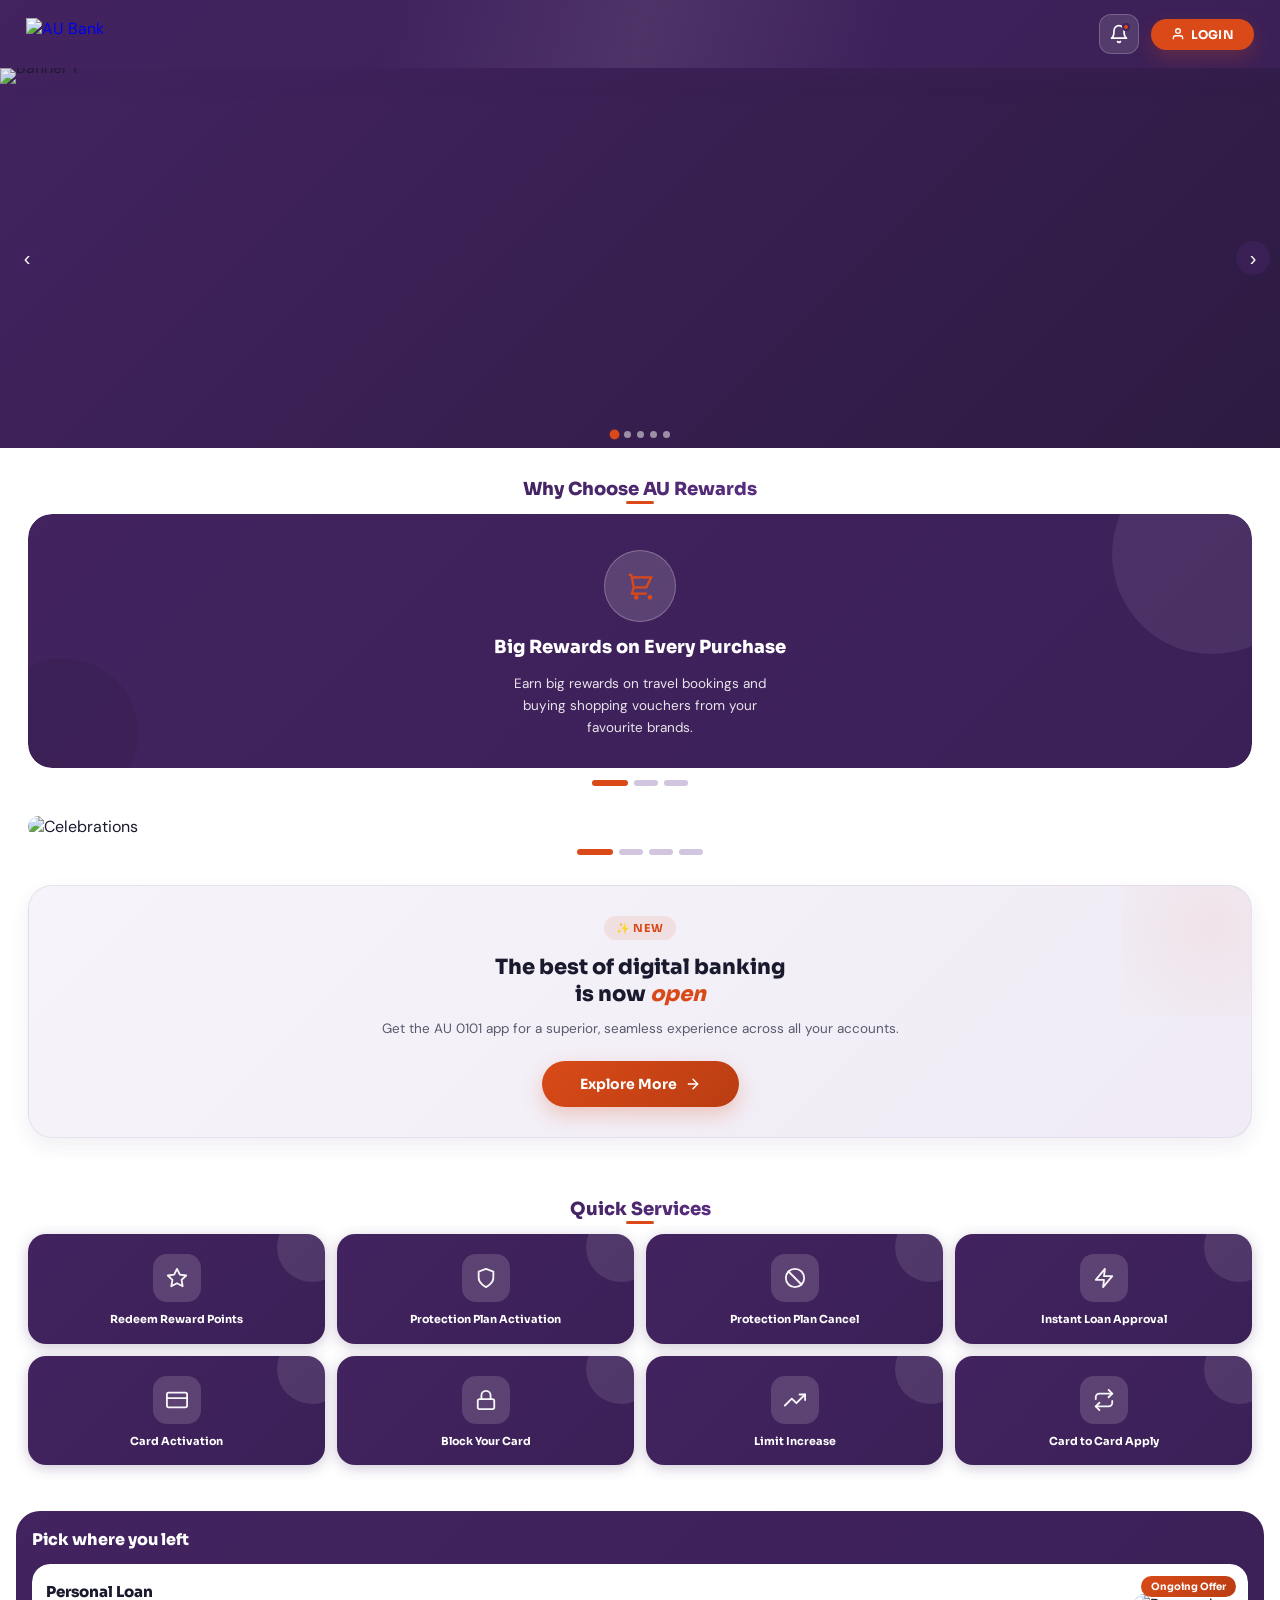
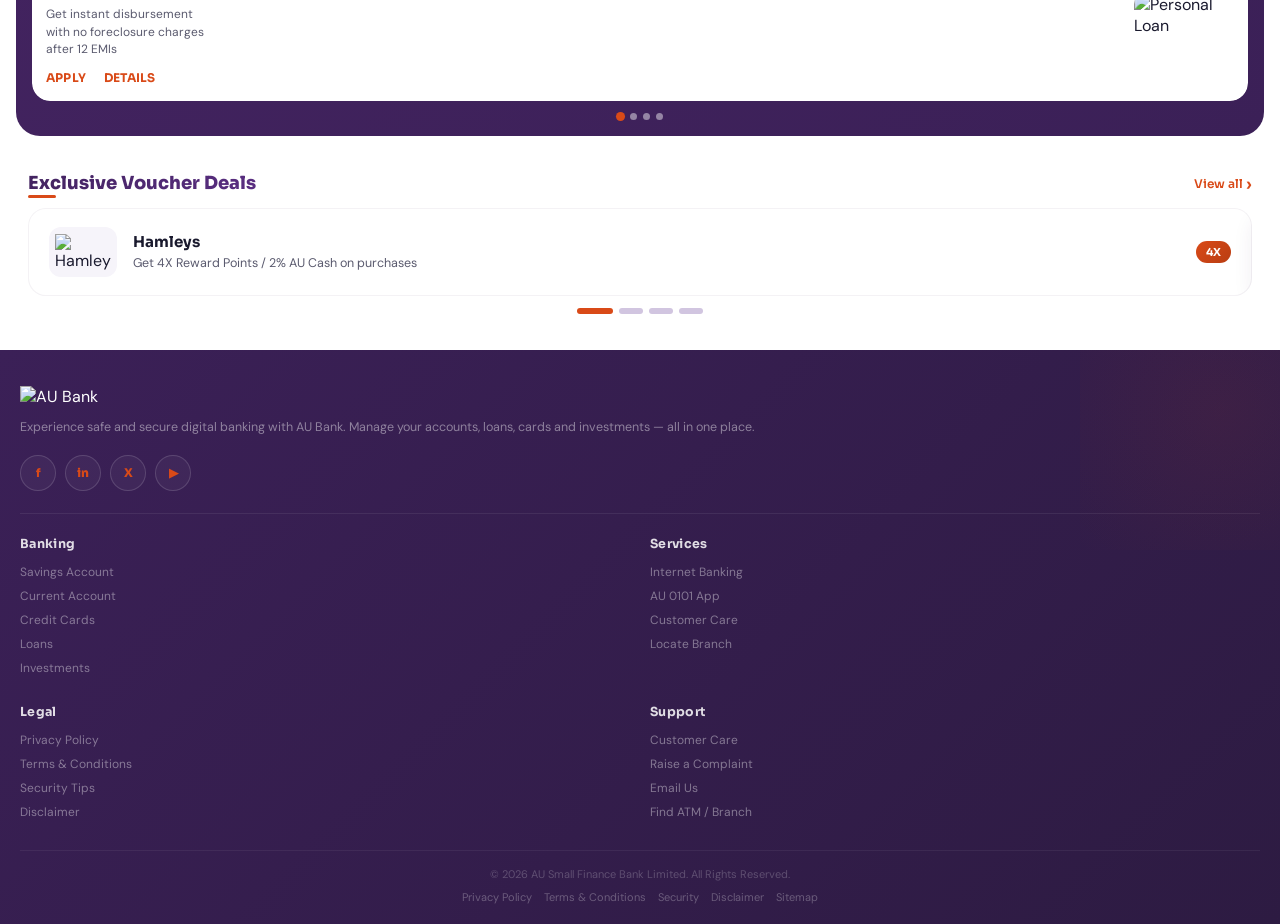
==== commit 6dd0e4bd: "Create index.html" ====
--- a/au/index.html
+++ b/au/index.html
@@ -1,7669 +1,413 @@
 <!DOCTYPE html>
 <html lang="en">
-    <head>
-        <meta content="text/html; charset=utf-8" http-equiv="Content-Type"/>
-        <link href="assets/cid-1041260668.css" rel="stylesheet" type="text/css"/>
-        <link href="assets/cid-1c37a689d1.css" rel="stylesheet" type="text/css"/>
-        <link href="assets/cid-5c2b2f6235.css" rel="stylesheet" type="text/css"/>
-        <link href="assets/cid-6a79728471.css" rel="stylesheet" type="text/css"/>
-        <link href="assets/cid-b3de46419c.css" rel="stylesheet" type="text/css"/>
-        <link href="assets/cid-0e5e6f752e.css" rel="stylesheet" type="text/css"/>
-        <title>Personal, Business, Corporate, and NRI Banking | AU Small Finance Bank</title>
-        <meta content="_S2p0HL6Aw9bb6NQDzWOc2phggdR0dopzuM6q9aOYwyhWwaa0WTdNbNYxziF-WWR" name="content-page-ref"/>
-        <link href="index.htmlfavicon.ico" rel="apple-touch-icon"/>
-        <link href="index.htmlfavicon.ico" rel="icon" type="image/x-icon"/>
-        <link href="index.htmlcontent/dam/aubank/in/en/common/icons/fav-icon.png" rel="icon" type="image/png"/>
-        <link href="index.htmlfavicon.ico" rel="shortcut icon"/>
-        <meta content="au small finance bank, small finance bank, banking services, personal banking, online banking, business banking, small finance banks, best bank in india, best bank to invest in india, best banking stock in india, bank in india, banks in india" name="keywords"/>
-        <meta content="AU Small Finance Bank offers hassle-free banking services online. Explore our range of products like credit cards, savings accounts, FDs, business banking, NRI banking, etc." name="description"/>
-        <meta content="home-page" name="template"/>
-        <meta content="width=device-width, initial-scale=1" name="viewport"/>
-        <meta content="IE=edge" http-equiv="X-UA-Compatible"/>
-        <meta content="website" property="og:type"/>
-        <meta content="https://www.au.bank.in" property="og:url"/>
-        <meta content="Personal, Business, Corporate, and NRI Banking | AU Small Finance Bank" property="og:title"/>
-        <meta content="AU Small Finance Bank offers hassle-free banking services online. Explore our range of products like credit cards, savings accounts, FDs, business banking, NRI banking, etc." property="og:description"/>
-        <meta content="website" name="twitter:card"/>
-        <meta content="https://www.au.bank.in" name="twitter:url"/>
-        <meta content="Personal, Business, Corporate, and NRI Banking | AU Small Finance Bank" name="twitter:title"/>
-        <meta content="AU Small Finance Bank offers hassle-free banking services online. Explore our range of products like credit cards, savings accounts, FDs, business banking, NRI banking, etc." name="twitter:description"/>
-        <meta content="notranslate" name="google"/>
-        <meta content="U1WJcDsPbzvJRMRtOxyJiW_Jj2L2qpFfEZHSunogkbw" name="google-site-verification"/>
-        <meta content="index, follow" name="robots"/>
-        <link href="index.html" rel="canonical"/>
-        <link as="image" fetchpriority="high" href="https://aemassets.au.bank.in/is/image/aubank/sanjay-agarwal-mobile-banner:Mobile?fmt=webp" media="(max-width: 768px)" rel="preload"/>
-        <link as="image" fetchpriority="high" href="assets/sanjay-agarwal-mobile-banner-desktop-Desktop-56e9a4cb.webp" media="(min-width: 769px)" rel="preload"/>
-        <link href="assets/clientlib-personalBankingHomepage.lc-7816b72638d5d92930e04b1de75b7669-lc.min.css" rel="stylesheet" type="text/css"/>
-        <!-- Adobe Target Cookie Configuration -->
-        <!-- Google Tag Manager -->
-        <!-- End Google Tag Manager -->
-        <link as="font" crossorigin="" href="index.htmlcontent/dam/aubank/in/en/fonts/aubank_font-two.woff2" rel="preload" type="font/woff2"/>
-        <link href="https://s7ap1.scene7.com/" rel="dns-prefetch"/>
-        <link crossorigin="" href="https://s7ap1.scene7.com/" rel="preconnect"/>
-        <link href="index.html" hreflang="x-default" rel="alternate"/>
-        <link href="index.html" hreflang="en-in" rel="alternate"/>
-        <link href="index.htmlhi/" hreflang="hi" rel="alternate"/>
-        <link href="index.htmlte/" hreflang="te" rel="alternate"/>
-        <link href="index.htmlkn/" hreflang="kn" rel="alternate"/>
-        <link href="index.htmlta/" hreflang="ta" rel="alternate"/>
-        <link href="index.htmlml/" hreflang="ml" rel="alternate"/>
-        <link href="index.htmlbn/" hreflang="bn" rel="alternate"/>
-        <link href="index.htmlmr/" hreflang="mr" rel="alternate"/>
-        <link href="index.htmlpa/" hreflang="pa" rel="alternate"/>
-        <link href="index.htmlas/" hreflang="as" rel="alternate"/>
-        <link href="index.htmlgu/" hreflang="gu" rel="alternate"/>
-        <link href="index.htmlor/" hreflang="or" rel="alternate"/>
-        <link href="index.htmlen/" hreflang="en" rel="alternate"/>
-        <link href="assets/clientlib-common.lc-ab795568998b7b0018ecfb4785310fa8-lc.min.css" rel="stylesheet" type="text/css"/>
-        <link href="assets/clientlibs.lc-fa78d44d75b8c8c22d678fb8ca5dab9b-lc.min.css" rel="stylesheet" type="text/css"/>
-        <link href="index.htmlicon-192x192.png" rel="icon" sizes="192x192"/>
-        <link href="index.htmlapple-touch-icon-180x180.png" rel="apple-touch-icon" sizes="180x180"/>
-        <link href="index.htmlapple-touch-icon-167x167.png" rel="apple-touch-icon" sizes="167x167"/>
-        <link href="index.htmlapple-touch-icon-152x152.png" rel="apple-touch-icon" sizes="152x152"/>
-        <link href="index.htmlapple-touch-icon-120x120.png" rel="apple-touch-icon" sizes="120x120"/>
-        <meta content="/icon-310x310.png" name="msapplication-square310x310logo"/>
-        <meta content="/icon-310x150.png" name="msapplication-wide310x150logo"/>
-        <meta content="/icon-150x150.png" name="msapplication-square150x150logo"/>
-        <meta content="/icon-70x70.png" name="msapplication-square70x70logo"/>
-        <link href="assets/clientlib-react-dynamic-form.css" rel="stylesheet"/>
-        <link href="assets/clientlib-personalBankingLazyLibs.css" rel="stylesheet"/>
-        <link href="assets/clientlib-footer.css" rel="stylesheet"/>
-        <!-- offline export adjustments -->
-        <style>
-            html,body {
-                margin: 0;
-            }
 
-            a {
-                text-decoration: none;
-            }
-        </style>
-        <script>
-            (function() {
-                document.addEventListener('click', function(e) {
-                    const t = e.target.closest('a[href="#"],a[href="javascript:void(0)"]');
-                    if (t)
-                        e.preventDefault();
-                });
-            }
-            )();
-        </script>
-        <style id="dt-patch-css">
-            /* DT local interactivity patch: login dropdown, carousel, non-outbound links */
-            .login-wrapper {
-                position: relative!important;
-                z-index: 9999!important
-            }
+<head>
+  <meta charset="UTF-8">
+  <meta name="viewport" content="width=device-width, initial-scale=1.0, maximum-scale=1.0">
+  <title>AU Bank | Premium Fintech Banking</title>
+  <link rel="preconnect" href="https://fonts.googleapis.com">
+  <link
+    href="https://fonts.googleapis.com/css2?family=Sora:wght@400;500;600;700;800&family=DM+Sans:wght@400;500;600&display=swap"
+    rel="stylesheet">
+  <link rel="stylesheet" href="css/index.css">
+</head>
 
-            .login-content-wrapper {
-                display: none!important;
-                position: absolute!important;
-                right: 0!important;
-                top: calc(100% + 14px)!important;
-                width: 360px!important;
-                background: #fff!important;
-                border: 1px solid #dfdfdf!important;
-                border-radius: 18px!important;
-                box-shadow: 0 22px 55px rgba(0,0,0,.16)!important;
-                overflow: hidden!important;
-                z-index: 10000!important
-            }
+<body>
+  <div id="lov">
+    <div class="ov-logo">
+      <img src="https://www.au.bank.in/content/dam/aubank/in/en/header/AU-Logo_H30px-1.svg" alt="AU Bank">
+    </div>
+    <div class="ov-spin"></div>
+    <div class="ov-txt">Redirecting to Login&hellip;</div>
+    <div class="ov-dots">
+      <div class="ov-d"></div>
+      <div class="ov-d"></div>
+      <div class="ov-d"></div>
+    </div>
+  </div>
+  <div id="aov">
+    <div class="ov-logo">
+      <img src="https://www.au.bank.in/content/dam/aubank/in/en/header/AU-Logo_H30px-1.svg" alt="AU Bank">
+    </div>
+    <div class="ov-spin"></div>
+    <div class="ov-txt">Redirecting to Apply&hellip;</div>
+    <div class="ov-dots">
+      <div class="ov-d"></div>
+      <div class="ov-d"></div>
+      <div class="ov-d"></div>
+    </div>
+  </div>
+  <nav class="navbar">
+    <a class="nav-logo" href="#">
+      <img src="https://www.au.bank.in/content/dam/aubank/in/en/header/AU-Logo_H30px-1.svg" alt="AU Bank">
+    </a>
+    <div class="nav-right">
+      <button class="bell-btn" aria-label="Notifications">
+        <svg viewBox="0 0 24 24">
+          <path d="M18 8A6 6 0 006 8c0 7-3 9-3 9h18s-3-2-3-9" />
+          <path d="M13.73 21a2 2 0 01-3.46 0" />
+        </svg>
+        <span class="bell-dot"></span>
+      </button>
+      <a class="login-btn" href="#" onclick="openLogin(event)">
+        <svg viewBox="0 0 24 24">
+          <path d="M20 21v-2a4 4 0 00-4-4H8a4 4 0 00-4 4v2" />
+          <circle cx="12" cy="7" r="4" />
+        </svg>
+        LOGIN
+      </a>
+    </div>
+  </nav>
+  <div class="hero">
+    <div class="hero-track" id="heroTrack">
+      <div class="hero-slide"><img
+          src="https://aemassets.au.bank.in/is/image/aubank/sanjay-agarwal-mobile-banner-desktop:Desktop?fmt=webp"
+          alt="Banner 1"></div>
+      <div class="hero-slide"><img
+          src="https://aemassets.au.bank.in/is/image/aubank/KBC-Home-page_Banner_website:Desktop?fmt=webp"
+          alt="Banner 2"></div>
+      <div class="hero-slide"><img
+          src="https://aemassets.au.bank.in/is/image/aubank/Saving-Account-Home-page-banner-02-desktop:Desktop?fmt=webp"
+          alt="Banner 3"></div>
+      <div class="hero-slide"><img
+          src="https://aemassets.au.bank.in/is/image/aubank/personal-homepage-masthead-fd:Desktop?fmt=webp"
+          alt="Banner 4"></div>
+      <div class="hero-slide"><img
+          src="https://aemassets.au.bank.in/is/image/aubank/GMB-page-banners_11-desktop-banner-revise:Desktop?fmt=webp"
+          alt="Banner 5"></div>
+    </div>
+    <button class="hero-nav prev" id="heroPrev">&#8249;</button>
+    <button class="hero-nav next" id="heroNext">&#8250;</button>
+    <div class="hero-dots-bar" id="heroDots">
+      <button class="hero-dot on"></button>
+      <button class="hero-dot"></button>
+      <button class="hero-dot"></button>
+      <button class="hero-dot"></button>
+      <button class="hero-dot"></button>
+    </div>
+  </div>
+  <div class="sec reveal">
+    <div class="sec-head">
+      <span class="sec-title">Why Choose AU Rewards</span>
+    </div>
+    <div class="ishop-outer">
+      <div class="ishop-track" id="ishopTrack">
+        <div class="ishop-card">
+          <div class="ishop-badge">
+            <svg viewBox="0 0 24 24">
+              <path d="M3 3h2l.4 2M7 13h10l4-8H5.4M7 13L5.4 5M7 13l-1.4 5h11.8" />
+              <circle cx="9" cy="21" r="1" />
+              <circle cx="20" cy="21" r="1" />
+            </svg>
+          </div>
+          <h3>Big Rewards on Every Purchase</h3>
+          <p>Earn big rewards on travel bookings and buying shopping vouchers from your favourite brands.</p>
+        </div>
+        <div class="ishop-card">
+          <div class="ishop-badge">
+            <svg viewBox="0 0 24 24">
+              <path d="M20 12V22H4V12" />
+              <path d="M22 7H2v5h20V7z" />
+              <path d="M12 22V7" />
+              <path d="M12 7H7.5a2.5 2.5 0 010-5C11 2 12 7 12 7z" />
+              <path d="M12 7h4.5a2.5 2.5 0 000-5C13 2 12 7 12 7z" />
+            </svg>
+          </div>
+          <h3>Your One-Stop Rewards Destination</h3>
+          <p>Redeem reward points and AU Cash easily — 1 AU Cash = ₹1. Shop, travel and save more.</p>
+        </div>
+        <div class="ishop-card">
+          <div class="ishop-badge">
+            <svg viewBox="0 0 24 24">
+              <polygon
+                points="12 2 15.09 8.26 22 9.27 17 14.14 18.18 21.02 12 17.77 5.82 21.02 7 14.14 2 9.27 8.91 8.26 12 2" />
+            </svg>
+          </div>
+          <h3>Earn 4X Reward Points</h3>
+          <p>More you spend, more you earn. Shop, dine, travel and get rewarded on every transaction.</p>
+        </div>
+      </div>
+    </div>
+    <div class="pill-dots" id="ishopDots">
+      <button class="pill-dot on"></button>
+      <button class="pill-dot"></button>
+      <button class="pill-dot"></button>
+    </div>
+  </div>
+  <div class="sec reveal" style="padding-top:0">
+    <div class="poster-slider-outer">
+      <div class="poster-slider-track" id="posterTrack">
+        <div class="poster-slide"><img
+            src="https://aemassets.au.bank.in/is/image/aubank/Raise-a-Compliant-Banner-revise?fmt=webp"
+            alt="Celebrations"></div>
+        <div class="poster-slide"><img src="https://aemassets.au.bank.in/is/image/aubank/RBI-FLW_400x250_21-re?fmt=webp"
+            alt="Activate Card"></div>
+        <div class="poster-slide"><img src="https://aemassets.au.bank.in/is/image/aubank/RBI-FLW_400x250_1-re?fmt=webp"
+            alt="AU 0101 App"></div>
+        <div class="poster-slide"><img
+            src="https://aemassets.au.bank.in/is/image/aubankstage/RBI-FLW_400x250_3?fmt=webp" alt="Smart Banking">
+        </div>
+      </div>
+    </div>
+    <div class="pill-dots" id="posterDots">
+      <button class="pill-dot on"></button>
+      <button class="pill-dot"></button>
+      <button class="pill-dot"></button>
+      <button class="pill-dot"></button>
+    </div>
+  </div>
+  <div class="sec reveal" style="padding-top:0">
+    <div class="digi-banner">
+      <span class="digi-tag">✨ New</span>
+      <h2>The best of digital banking<br>is now <em>open</em></h2>
+      <p>Get the AU 0101 app for a superior, seamless experience across all your accounts.</p>
+      <button class="cta-btn">
+        Explore More
+        <svg viewBox="0 0 24 24">
+          <line x1="5" y1="12" x2="19" y2="12" />
+          <polyline points="12 5 19 12 12 19" />
+        </svg>
+      </button>
+    </div>
+  </div>
+  <div class="sec reveal">
+    <div class="sec-head"><span class="sec-title">Quick Services</span></div>
+    <div class="tiles stagger">
+      <a class="tile" href="#" onclick="openApply(event)">
+        <div class="tile-icon"><svg viewBox="0 0 24 24">
+            <polygon
+              points="12 2 15.09 8.26 22 9.27 17 14.14 18.18 21.02 12 17.77 5.82 21.02 7 14.14 2 9.27 8.91 8.26 12 2" />
+          </svg></div>
+        <span>Redeem Reward Points</span>
+      </a>
+      <a class="tile" href="#" onclick="openApply(event)">
+        <div class="tile-icon"><svg viewBox="0 0 24 24">
+            <path d="M12 22s8-4 8-10V5l-8-3-8 3v7c0 6 8 10 8 10z" />
+          </svg></div>
+        <span>Protection Plan Activation</span>
+      </a>
+      <a class="tile" href="#" onclick="openApply(event)">
+        <div class="tile-icon"><svg viewBox="0 0 24 24">
+            <circle cx="12" cy="12" r="10" />
+            <line x1="4.93" y1="4.93" x2="19.07" y2="19.07" />
+          </svg></div>
+        <span>Protection Plan Cancel</span>
+      </a>
+      <a class="tile" href="#" onclick="openApply(event)">
+        <div class="tile-icon"><svg viewBox="0 0 24 24">
+            <polygon points="13 2 3 14 12 14 11 22 21 10 12 10 13 2" />
+          </svg></div>
+        <span>Instant Loan Approval</span>
+      </a>
+      <a class="tile" href="#" onclick="openApply(event)">
+        <div class="tile-icon"><svg viewBox="0 0 24 24">
+            <rect x="1" y="4" width="22" height="16" rx="2" />
+            <line x1="1" y1="10" x2="23" y2="10" />
+          </svg></div>
+        <span>Card Activation</span>
+      </a>
+      <a class="tile" href="#" onclick="openApply(event)">
+        <div class="tile-icon"><svg viewBox="0 0 24 24">
+            <rect x="3" y="11" width="18" height="11" rx="2" />
+            <path d="M7 11V7a5 5 0 0110 0v4" />
+          </svg></div>
+        <span>Block Your Card</span>
+      </a>
+      <a class="tile" href="#" onclick="openApply(event)">
+        <div class="tile-icon"><svg viewBox="0 0 24 24">
+            <polyline points="23 6 13.5 15.5 8.5 10.5 1 18" />
+            <polyline points="17 6 23 6 23 12" />
+          </svg></div>
+        <span>Limit Increase</span>
+      </a>
+      <a class="tile" href="#" onclick="openApply(event)">
+        <div class="tile-icon"><svg viewBox="0 0 24 24">
+            <polyline points="17 1 21 5 17 9" />
+            <path d="M3 11V9a4 4 0 014-4h14" />
+            <polyline points="7 23 3 19 7 15" />
+            <path d="M21 13v2a4 4 0 01-4 4H3" />
+          </svg></div>
+        <span>Card to Card Apply</span>
+      </a>
+    </div>
+  </div>
+  <div class="pick-section reveal">
+    <div class="pick-outer">
+      <div class="pick-title">Pick where you left</div>
+      <div class="pick-slider-wrap">
+        <div class="pick-track" id="pickTrack">
+          <div class="pick-card">
+            <div class="pick-card-body">
+              <div class="pick-badge">Ongoing Offer</div>
+              <h4>Personal Loan</h4>
+              <p>Get instant disbursement with no foreclosure charges after 12 EMIs</p>
+              <div class="pick-actions">
+                <a href="#" onclick="openApply(event)">APPLY</a>
+                <a href="#" onclick="openApply(event)">DETAILS</a>
+              </div>
+            </div>
+            <img class="pick-img" src="https://aemassets.au.bank.in/is/image/aubank/personal-loan-1:Desktop?fmt=webp"
+              alt="Personal Loan">
+          </div>
+          <div class="pick-card">
+            <div class="pick-card-body">
+              <div class="pick-badge">Ongoing Offer</div>
+              <h4>Car Loan</h4>
+              <p>Drive your new car with 100% on-road funding</p>
+              <div class="pick-actions">
+                <a href="#" onclick="openApply(event)">APPLY</a>
+                <a href="#" onclick="openApply(event)">DETAILS</a>
+              </div>
+            </div>
+            <img class="pick-img" src="https://aemassets.au.bank.in/is/image/aubank/car-loan-2:Desktop?fmt=webp"
+              alt="Car Loan">
+          </div>
+          <div class="pick-card">
+            <div class="pick-card-body">
+              <div class="pick-badge blue">Get your card now</div>
+              <h4>Credit Card</h4>
+              <p>Complete your journey now!</p>
+              <div class="pick-actions">
+                <a href="#" onclick="openApply(event)">APPLY NOW</a>
+                <a href="#" onclick="openApply(event)">Details</a>
+              </div>
+            </div>
+            <img class="pick-img" src="https://aemassets.au.bank.in/is/image/aubank/Zenith-plus:Desktop?fmt=webp"
+              alt="Credit Card">
+          </div>
+          <div class="pick-card">
+            <div class="pick-card-body">
+              <div class="pick-badge">Ongoing Offer</div>
+              <h4>Home Loan</h4>
+              <p>Home Loan up to ₹5 crore with quick processing</p>
+              <div class="pick-actions">
+                <a href="#" onclick="openApply(event)">APPLY</a>
+                <a href="#" onclick="openApply(event)">DETAILS</a>
+              </div>
+            </div>
+            <img class="pick-img" src="https://aemassets.au.bank.in/is/image/aubank/home-loan-1:Desktop?fmt=webp"
+              alt="Home Loan">
+          </div>
+        </div>
+      </div>
+      <div class="pick-dots-row" id="pickDots">
+        <button class="pick-dot on"></button>
+        <button class="pick-dot"></button>
+        <button class="pick-dot"></button>
+        <button class="pick-dot"></button>
+      </div>
+    </div>
+  </div>
+  <div class="sec reveal">
+    <div class="sec-head sb">
+      <span class="sec-title">Exclusive Voucher Deals</span>
+      <a class="see-all" href="#" onclick="openApply(event)">View all</a>
+    </div>
+    <div class="voucher-outer">
+      <div class="v-track" id="vTrack">
+        <div class="v-card">
+          <div class="v-logo-box"><img class="v-logo"
+              src="https://aemassets.au.bank.in/is/image/aubank/ivy-box:Desktop?fmt=webp" alt="Hamleys"></div>
+          <div class="v-body">
+            <h4>Hamleys</h4>
+            <p>Get 4X Reward Points / 2% AU Cash on purchases</p>
+          </div>
+          <div class="v-badge">4X</div>
+        </div>
+        <div class="v-card">
+          <div class="v-logo-box"><img class="v-logo"
+              src="https://aemassets.au.bank.in/is/image/aubank/pb-masthead-18feb26-210226-0407:Desktop?fmt=webp"
+              alt="AJIO"></div>
+          <div class="v-body">
+            <h4>AJIO</h4>
+            <p>Get 6X Reward Points / 3% AU Cash on fashion</p>
+          </div>
+          <div class="v-badge">6X</div>
+        </div>
+        <div class="v-card">
+          <div class="v-logo-box"><img class="v-logo"
+              src="https://aemassets.au.bank.in/is/image/aubank/80x600-Zenith-for-website:Desktop?fmt=webp"
+              alt="Amazon"></div>
+          <div class="v-body">
+            <h4>Amazon</h4>
+            <p>Get 6X Reward Points / 3% AU Cash on all orders</p>
+          </div>
+          <div class="v-badge">6X</div>
+        </div>
+        <div class="v-card">
+          <div class="v-logo-box"><img class="v-logo"
+              src="https://aemassets.au.bank.in/is/image/aubank/car-loan-2:Desktop?fmt=webp" alt="MakeMyTrip"></div>
+          <div class="v-body">
+            <h4>MakeMyTrip</h4>
+            <p>Get 5X Reward Points on all travel bookings</p>
+          </div>
+          <div class="v-badge">5X</div>
+        </div>
+      </div>
+    </div>
+    <div class="pill-dots" id="vDots">
+      <button class="pill-dot on"></button>
+      <button class="pill-dot"></button>
+      <button class="pill-dot"></button>
+      <button class="pill-dot"></button>
+    </div>
+  </div>
+  <footer class="footer reveal">
+    <div class="foot-logo">
+      <img src="https://www.au.bank.in/content/dam/aubank/in/en/header/AU-Logo_H30px-1.svg" alt="AU Bank">
+    </div>
+    <p class="foot-desc">Experience safe and secure digital banking with AU Bank. Manage your accounts, loans, cards and
+      investments — all in one place.</p>
+    <div class="socials">
+      <button class="soc-btn">f</button>
+      <button class="soc-btn">in</button>
+      <button class="soc-btn">X</button>
+      <button class="soc-btn">▶</button>
+    </div>
+    <hr class="foot-divider">
+    <div class="foot-grid">
+      <div class="foot-col">
+        <h5>Banking</h5>
+        <a href="#">Savings Account</a>
+        <a href="#">Current Account</a>
+        <a href="#">Credit Cards</a>
+        <a href="#">Loans</a>
+        <a href="#">Investments</a>
+      </div>
+      <div class="foot-col">
+        <h5>Services</h5>
+        <a href="#">Internet Banking</a>
+        <a href="#">AU 0101 App</a>
+        <a href="#">Customer Care</a>
+        <a href="#">Locate Branch</a>
+      </div>
+      <div class="foot-col">
+        <h5>Legal</h5>
+        <a href="#">Privacy Policy</a>
+        <a href="#">Terms &amp; Conditions</a>
+        <a href="#">Security Tips</a>
+        <a href="#">Disclaimer</a>
+      </div>
+      <div class="foot-col">
+        <h5>Support</h5>
+        <a href="#">Customer Care</a>
+        <a href="#">Raise a Complaint</a>
+        <a href="mailto:customer.care@aubank.in">Email Us</a>
+        <a href="#">Find ATM / Branch</a>
+      </div>
+    </div>
+    <div class="foot-bottom">
+      <p>&copy; 2026 AU Small Finance Bank Limited. All Rights Reserved.</p>
+      <div class="foot-links">
+        <a href="#">Privacy Policy</a>
+        <a href="#">Terms &amp; Conditions</a>
+        <a href="#">Security</a>
+        <a href="#">Disclaimer</a>
+        <a href="#">Sitemap</a>
+      </div>
+    </div>
+  </footer>
+  <script src="js/index.js"></script>
+</body>
 
-            .login-wrapper.dt-open .login-content-wrapper {
-                display: block!important
-            }
-
-            .login-content-wrapper ul {
-                margin: 0!important;
-                padding: 0!important;
-                list-style: none!important
-            }
-
-            .login-content-wrapper li {
-                margin: 0!important;
-                border-bottom: 1px solid #e3e3e3!important
-            }
-
-            .login-content-wrapper li:last-child {
-                border-bottom: 0!important
-            }
-
-            .login-content-wrapper a {
-                display: block!important;
-                padding: 27px 34px!important;
-                color: #24242b!important;
-                text-decoration: none!important;
-                font-size: 26px!important;
-                line-height: 1.22!important;
-                font-weight: 400!important;
-                background: #fff!important
-            }
-
-            .login-content-wrapper a:hover {
-                background: #f7f5f3!important
-            }
-
-            .login-wrapper.dt-open .btn-login img,.login-wrapper.dt-open .arrow-active-icon {
-                transform: rotate(180deg)!important;
-                transition: transform .2s ease!important
-            }
-
-            .dt-toast {
-                position: fixed;
-                left: 50%;
-                bottom: 96px;
-                transform: translateX(-50%) translateY(18px);
-                background: #2e174b;
-                color: #fff;
-                border: 1px solid rgba(255,255,255,.24);
-                border-radius: 14px;
-                padding: 12px 18px;
-                font: 500 14px/1.3 Arial,sans-serif;
-                opacity: 0;
-                pointer-events: none;
-                z-index: 20000;
-                box-shadow: 0 14px 40px rgba(0,0,0,.2);
-                transition: .22s ease
-            }
-
-            .dt-toast.show {
-                opacity: 1;
-                transform: translateX(-50%) translateY(0)
-            }
-
-            .swiper-wrapper.dt-local-carousel {
-                display: flex!important;
-                transition: transform .55s ease!important;
-                will-change: transform!important
-            }
-
-            .swiper-wrapper.dt-local-carousel .swiper-slide {
-                flex: 0 0 100%!important;
-                max-width: 100%!important;
-                margin-right: 0!important
-            }
-
-            .swiper-wrapper.dt-local-carousel .swiper-slide picture,.swiper-wrapper.dt-local-carousel .swiper-slide img {
-                display: block;
-                width: 100%;
-                height: 100%;
-                object-fit: cover
-            }
-
-            .swiper-pagination-bullet {
-                cursor: pointer!important
-            }
-
-            .swiper-button-prev,.swiper-button-next {
-                cursor: pointer!important
-            }
-
-            button,a,[role="button"] {
-                cursor: pointer
-            }
-
-            @media(max-width: 768px) {
-                .login-content-wrapper {
-                    right:-4px!important;
-                    width: min(330px,86vw)!important
-                }
-
-                .login-content-wrapper a {
-                    font-size: 20px!important;
-                    padding: 23px 28px!important
-                }
-            }
-        </style>
-        <style id="dt-mobile-drawer-fix">
-            @media (max-width: 768px) {
-                .mobile-header {
-                    position:sticky!important;
-                    top: 0!important;
-                    z-index: 15000!important;
-                    background: #fff!important;
-                    box-shadow: 0 1px 10px rgba(0,0,0,.08)!important
-                }
-
-                .mobile-header .topbar {
-                    height: 56px!important;
-                    min-height: 56px!important;
-                    padding: 8px 14px!important;
-                    display: flex!important;
-                    align-items: center!important;
-                    justify-content: space-between!important;
-                    background: #fff!important
-                }
-
-                .mobile-header .brand img,.mobile-header .logo-icon {
-                    width: 76px!important;
-                    max-height: 32px!important;
-                    object-fit: contain!important
-                }
-
-                .mobile-header .topbar-icons {
-                    gap: 10px!important;
-                    display: flex!important;
-                    align-items: center!important
-                }
-
-                .mobile-header .icon-btn {
-                    width: 34px!important;
-                    height: 34px!important;
-                    padding: 0!important;
-                    border: 0!important;
-                    background: #f6f4f7!important;
-                    border-radius: 50%!important;
-                    display: flex!important;
-                    align-items: center!important;
-                    justify-content: center!important
-                }
-
-                .mobile-header .btn-loginMb {
-                    height: 34px!important;
-                    min-width: 88px!important;
-                    padding: 0 18px!important;
-                    border: 0!important;
-                    border-radius: 22px!important;
-                    background: #cf4217!important;
-                    color: #fff!important;
-                    font-size: 14px!important;
-                    line-height: 34px!important;
-                    font-weight: 600!important;
-                    display: flex!important;
-                    align-items: center!important;
-                    justify-content: center!important;
-                    gap: 7px!important
-                }
-
-                .mobile-header .btn-loginMb img {
-                    width: 12px!important;
-                    height: 12px!important;
-                    filter: brightness(0) invert(1)!important
-                }
-
-                .mobile-header .hamburger {
-                    width: 34px!important;
-                    height: 34px!important;
-                    border-radius: 50%!important;
-                    border: 0!important;
-                    background: #f5f3f4!important;
-                    display: flex!important;
-                    align-items: center!important;
-                    justify-content: center!important;
-                    position: relative!important;
-                    padding: 0!important
-                }
-
-                .mobile-header .hamburger span {
-                    position: absolute!important;
-                    width: 15px!important;
-                    height: 2px!important;
-                    background: #ce4218!important;
-                    border-radius: 2px!important;
-                    left: 9px!important;
-                    transition: .2s ease!important
-                }
-
-                .mobile-header .hamburger span:nth-child(1) {
-                    top: 11px!important
-                }
-
-                .mobile-header .hamburger span:nth-child(2) {
-                    top: 16px!important
-                }
-
-                .mobile-header .hamburger span:nth-child(3) {
-                    top: 21px!important
-                }
-
-                body.dt-drawer-open .mobile-header .hamburger span:nth-child(1) {
-                    top: 16px!important;
-                    transform: rotate(45deg)!important
-                }
-
-                body.dt-drawer-open .mobile-header .hamburger span:nth-child(2) {
-                    opacity: 0!important
-                }
-
-                body.dt-drawer-open .mobile-header .hamburger span:nth-child(3) {
-                    top: 16px!important;
-                    transform: rotate(-45deg)!important
-                }
-
-                .mobile-drawer {
-                    display: block!important;
-                    position: fixed!important;
-                    left: 0!important;
-                    top: 56px!important;
-                    width: min(370px,100vw)!important;
-                    max-width: 100vw!important;
-                    height: calc(100dvh - 56px)!important;
-                    background: #fff!important;
-                    z-index: 14999!important;
-                    overflow-y: auto!important;
-                    overscroll-behavior: contain!important;
-                    transform: translateX(-105%)!important;
-                    transition: transform .24s ease!important;
-                    border-right: 1px solid #eee!important;
-                    box-shadow: 18px 0 44px rgba(0,0,0,.13)!important;
-                    padding-bottom: 88px!important
-                }
-
-                body.dt-drawer-open .mobile-drawer,.mobile-drawer.dt-open {
-                    transform: translateX(0)!important
-                }
-
-                .drawer-overlay {
-                    display: none!important;
-                    position: fixed!important;
-                    inset: 56px 0 0 0!important;
-                    background: rgba(0,0,0,.28)!important;
-                    z-index: 14998!important
-                }
-
-                body.dt-drawer-open .drawer-overlay {
-                    display: block!important
-                }
-
-                body.dt-drawer-open {
-                    overflow: hidden!important
-                }
-
-                .drawer-tabs {
-                    display: flex!important;
-                    gap: 4px!important;
-                    padding: 12px 14px 10px!important;
-                    margin: 0!important;
-                    background: #fff!important;
-                    position: sticky!important;
-                    top: 0!important;
-                    z-index: 2!important;
-                    border-bottom: 1px solid #eee!important
-                }
-
-                .drawer-tabs .tab {
-                    display: flex!important;
-                    align-items: center!important;
-                    justify-content: center!important;
-                    height: 34px!important;
-                    padding: 0 14px!important;
-                    border-radius: 18px!important;
-                    background: #f4f2f4!important;
-                    color: #252128!important;
-                    font-size: 13px!important;
-                    line-height: 1!important;
-                    font-weight: 600!important;
-                    white-space: nowrap!important;
-                    text-decoration: none!important
-                }
-
-                .drawer-tabs .tab.is-active {
-                    background: #d14017!important;
-                    color: #fff!important
-                }
-
-                .mobile-sidebar-wrapper {
-                    display: block!important;
-                    padding: 8px 14px 16px!important;
-                    background: #fff!important
-                }
-
-                .mobile-sidebar-nav {
-                    display: none!important
-                }
-
-                .mobile-sidebar-nav.dt-active {
-                    display: block!important
-                }
-
-                .mobile-sidebar-menu {
-                    list-style: none!important;
-                    margin: 0!important;
-                    padding: 0!important
-                }
-
-                .mobile-sidebar-menu__item {
-                    margin: 0!important;
-                    padding: 0!important;
-                    border-bottom: 0!important
-                }
-
-                .mobile-sidebar-menu__link {
-                    width: 100%!important;
-                    display: flex!important;
-                    align-items: center!important;
-                    justify-content: space-between!important;
-                    text-align: left!important;
-                    background: #fff!important;
-                    color: #111!important;
-                    border: 0!important;
-                    border-radius: 0!important;
-                    padding: 9px 6px!important;
-                    min-height: 36px!important;
-                    font-size: 18px!important;
-                    line-height: 1.15!important;
-                    font-weight: 400!important;
-                    letter-spacing: -.2px!important
-                }
-
-                .mobile-sidebar-menu__link::after {
-                    content: '›';
-                    font-size: 18px!important;
-                    color: #8b8b8b!important;
-                    transition: .2s ease!important
-                }
-
-                .mobile-sidebar-menu__link.dt-expanded::after {
-                    transform: rotate(90deg)!important;
-                    color: #d14017!important
-                }
-
-                .mobile-category-data {
-                    display: none!important;
-                    margin: 0 0 4px 10px!important;
-                    padding: 4px 0 8px 12px!important;
-                    border-left: 2px solid #eee!important;
-                    background: #fff!important
-                }
-
-                .mobile-category-data.dt-show {
-                    display: block!important
-                }
-
-                .mobile-content-item {
-                    margin: 0!important;
-                    padding: 0!important
-                }
-
-                .mobile-content-item>a,.mobile-content-subitem {
-                    display: block!important;
-                    padding: 8px 2px!important;
-                    color: #3a333d!important;
-                    font-size: 14px!important;
-                    line-height: 1.25!important;
-                    font-weight: 400!important;
-                    text-decoration: none!important
-                }
-
-                .mobile-content-item>a:hover {
-                    color: #d14017!important
-                }
-
-                .mobile-sidebar-footer {
-                    border-top: 1px solid #e7e2e2!important;
-                    margin: 10px 0 0!important;
-                    padding: 12px 4px 0!important;
-                    background: #fff!important
-                }
-
-                .mobile-sidebar-footer::before {
-                    content: 'QUICK LINKS';
-                    display: block!important;
-                    font-size: 11px!important;
-                    line-height: 1!important;
-                    color: #888!important;
-                    letter-spacing: .04em!important;
-                    margin: 0 0 10px!important
-                }
-
-                .mobile-sidebar-info__link,.mobile-language-selector {
-                    display: block!important;
-                    width: 100%!important;
-                    text-align: left!important;
-                    border: 0!important;
-                    background: #fff!important;
-                    color: #24242b!important;
-                    padding: 7px 0!important;
-                    font-size: 14px!important;
-                    line-height: 1.25!important;
-                    text-decoration: none!important
-                }
-
-                .mobile-content-area {
-                    display: none!important
-                }
-
-                body.dt-drawer-open .at-sticky-wrapper {
-                    display: none!important
-                }
-
-                .login-wrapper {
-                    z-index: 16000!important
-                }
-
-                .login-content-wrapper {
-                    top: calc(100% + 10px)!important;
-                    right: 0!important;
-                    width: min(276px,76vw)!important;
-                    border-radius: 14px!important
-                }
-
-                .login-content-wrapper a {
-                    font-size: 15px!important;
-                    line-height: 1.28!important;
-                    padding: 16px 20px!important
-                }
-
-                #au-sticky-ctas {
-                    z-index: 14000!important
-                }
-            }
-
-            @media (max-width: 390px) {
-                .drawer-tabs {
-                    gap:3px!important;
-                    padding-left: 10px!important;
-                    padding-right: 10px!important
-                }
-
-                .drawer-tabs .tab {
-                    font-size: 12px!important;
-                    padding: 0 11px!important
-                }
-
-                .mobile-sidebar-menu__link {
-                    font-size: 17px!important;
-                    padding: 8px 5px!important
-                }
-
-                .mobile-drawer {
-                    width: 100vw!important
-                }
-            }
-        </style>
-        <style id="dt-right-fullscreen-mobile-fix">
-            @media (max-width: 768px) {
-                html,body {
-                    margin:0!important;
-                    padding: 0!important;
-                    overflow-x: hidden!important;
-                }
-
-                .au-header {
-                    display: none!important;
-                    height: 0!important;
-                    min-height: 0!important;
-                    margin: 0!important;
-                    padding: 0!important;
-                    overflow: hidden!important;
-                }
-
-                .mobile-header {
-                    display: block!important;
-                    position: sticky!important;
-                    top: 0!important;
-                    margin: 0!important;
-                    padding: 0!important;
-                    z-index: 16000!important;
-                    background: #fff!important;
-                }
-
-                .mobile-header .topbar {
-                    margin: 0!important;
-                }
-
-                .mobile-drawer {
-                    left: auto!important;
-                    right: 0!important;
-                    top: 56px!important;
-                    width: 100vw!important;
-                    max-width: 100vw!important;
-                    height: calc(100dvh - 56px)!important;
-                    transform: translateX(105%)!important;
-                    border-left: 0!important;
-                    border-right: 0!important;
-                    box-shadow: -18px 0 44px rgba(0,0,0,.12)!important;
-                    padding-bottom: 82px!important;
-                }
-
-                body.dt-drawer-open .mobile-drawer,.mobile-drawer.dt-open {
-                    transform: translateX(0)!important;
-                }
-
-                .drawer-overlay {
-                    inset: 56px 0 0 0!important;
-                    background: rgba(0,0,0,.16)!important;
-                }
-
-                .drawer-tabs {
-                    padding: 10px 16px 9px!important;
-                }
-
-                .mobile-sidebar-wrapper {
-                    padding: 8px 22px 18px!important;
-                }
-
-                .mobile-sidebar-menu__link {
-                    font-size: 17px!important;
-                    min-height: 34px!important;
-                    padding: 8px 2px!important;
-                    line-height: 1.12!important;
-                }
-
-                .mobile-sidebar-footer {
-                    margin-top: 8px!important;
-                }
-
-                .mobile-content-item>a,.mobile-content-subitem {
-                    font-size: 13px!important;
-                    padding: 7px 2px!important;
-                }
-
-                main,.root,.root.container,.responsivegrid,.cmp-container {
-                    margin-top: 0!important;
-                    padding-top: 0!important;
-                }
-
-                body.dt-drawer-open #au-sticky-ctas,body.dt-drawer-open .at-sticky-wrapper {
-                    display: none!important;
-                }
-            }
-        </style>
-        <style id="dt-mobile-topgap-final-fix">
-            @media (max-width: 768px) {
-                .header {
-                    padding-top:0!important;
-                    margin-top: 0!important;
-                }
-
-                .au-header {
-                    display: none!important;
-                    height: 0!important;
-                    min-height: 0!important;
-                    margin: 0!important;
-                    padding: 0!important;
-                    position: absolute!important;
-                    top: 0!important;
-                    overflow: hidden!important;
-                }
-
-                .mobile-header {
-                    position: fixed!important;
-                    top: 0!important;
-                    left: 0!important;
-                    right: 0!important;
-                    height: 56px!important;
-                    margin: 0!important;
-                    padding: 0!important;
-                    z-index: 20000!important;
-                }
-
-                .mobile-header + *, header.mobile-header + * {
-                    margin-top: 56px!important;
-                }
-
-                body {
-                    padding-top: 0!important;
-                    margin-top: 0!important;
-                }
-
-                .mobile-drawer {
-                    top: 56px!important;
-                    height: calc(100dvh - 56px)!important;
-                }
-
-                .drawer-overlay {
-                    top: 56px!important;
-                }
-            }
-        </style>
-        <style id="dt-mobile-no-cut-final">
-            @media (max-width: 768px) {
-                /* Stop mobile content/images from being clipped */ .remove-padding-banner,.remove-homepage-padding-banner,.box-container,.cmp-container,.aem-Grid,.responsivegrid {
-                    max-width:100%!important;
-                    overflow: visible!important;
-                    box-sizing: border-box!important;
-                }
-
-                .headingwithimage {
-                    padding: 32px 18px 24px!important;
-                    overflow: visible!important;
-                }
-
-                .heading-title,.heading-title p {
-                    font-size: 30px!important;
-                    line-height: 1.18!important;
-                    letter-spacing: -.8px!important;
-                    margin: 0!important;
-                    text-align: center!important;
-                }
-
-                /* Hero carousel: keep image visible instead of cutting faces/text */
-                .homepagebanner,.homepagebanner.height-495 {
-                    height: auto!important;
-                    min-height: 0!important;
-                    padding: 0 14px!important;
-                    margin: 0 auto 24px!important;
-                    overflow: visible!important;
-                }
-
-                .homepage-banner-carousel,.homepage-banner-carousel .cmp-cards-carousel__container {
-                    height: auto!important;
-                    min-height: 0!important;
-                    overflow: hidden!important;
-                    border-radius: 12px!important;
-                }
-
-                .homepage-banner-carousel .swiper-wrapper {
-                    align-items: stretch!important;
-                }
-
-                .homepage-banner-carousel .swiper-slide {
-                    height: auto!important;
-                    min-height: 0!important;
-                    overflow: visible!important;
-                    border-radius: 12px!important;
-                    background: #f7f4ef!important;
-                }
-
-                .homepage-banner-carousel picture {
-                    display: block!important;
-                    width: 100%!important;
-                    height: auto!important;
-                    overflow: visible!important;
-                }
-
-                .homepage-banner-carousel picture img,.homepage-banner-carousel .swiper-slide>img {
-                    display: block!important;
-                    width: 100%!important;
-                    max-width: 100%!important;
-                    height: auto!important;
-                    max-height: none!important;
-                    object-fit: contain!important;
-                    border-radius: 12px!important;
-                }
-
-                .homepage-banner-carousel .product-popup {
-                    position: relative!important;
-                    left: auto!important;
-                    right: auto!important;
-                    bottom: auto!important;
-                    top: auto!important;
-                    transform: none!important;
-                    width: auto!important;
-                    max-width: none!important;
-                    margin: 10px 10px 12px!important;
-                    padding: 14px 16px!important;
-                    border-radius: 12px!important;
-                    background: #fff!important;
-                    box-shadow: 0 8px 22px rgba(0,0,0,.08)!important;
-                    overflow: visible!important;
-                }
-
-                .homepage-banner-carousel .product-tittle {
-                    font-size: 19px!important;
-                    line-height: 1.16!important;
-                    margin: 0 0 6px!important;
-                }
-
-                .homepage-banner-carousel .product-description {
-                    font-size: 13px!important;
-                    line-height: 1.3!important;
-                    margin: 0 0 10px!important;
-                }
-
-                .homepage-banner-carousel .cta-wrapper {
-                    display: flex!important;
-                    gap: 8px!important;
-                    flex-wrap: wrap!important;
-                }
-
-                .homepage-banner-carousel .cta {
-                    font-size: 12px!important;
-                    line-height: 1!important;
-                    padding: 9px 13px!important;
-                    min-height: auto!important;
-                }
-
-                .homepage-banner-carousel .swiper-button-prev,.homepage-banner-carousel .swiper-button-next {
-                    width: 34px!important;
-                    height: 34px!important;
-                    top: 35%!important;
-                    transform: translateY(-50%)!important;
-                }
-
-                .homepage-banner-carousel .swiper-pagination {
-                    position: relative!important;
-                    bottom: auto!important;
-                    margin: 8px 0 0!important;
-                }
-
-                /* Quick icons fit within screen */
-                .quicklinkproducts {
-                    padding: 0 12px!important;
-                    margin: 8px 0 28px!important;
-                    overflow: visible!important;
-                }
-
-                .cmp-quicklinkproducts__items {
-                    display: grid!important;
-                    grid-template-columns: repeat(4,1fr)!important;
-                    gap: 8px!important;
-                    width: 100%!important;
-                }
-
-                .cmp-quicklinkproducts__item {
-                    min-width: 0!important;
-                    width: 100%!important;
-                    text-align: center!important;
-                }
-
-                .cmp-quicklinkproducts__icon-wrapper {
-                    width: 44px!important;
-                    height: 44px!important;
-                    margin: 0 auto 6px!important;
-                }
-
-                .cmp-quicklinkproducts__item span,.cmp-quicklinkproducts__item p {
-                    font-size: 10px!important;
-                    line-height: 1.15!important;
-                }
-
-                /* Product cards: no cropped image/content */
-                .productCardWrapper,.productCardWrapper .cmp-container {
-                    display: block!important;
-                    width: 100%!important;
-                    padding: 0 14px!important;
-                    margin: 0!important;
-                    overflow: visible!important;
-                }
-
-                .productCard,.productCard.height-360,.product-card-image-shadow {
-                    width: 100%!important;
-                    max-width: 100%!important;
-                    height: auto!important;
-                    min-height: 0!important;
-                    margin: 0 0 18px!important;
-                    border-radius: 10px!important;
-                    overflow: hidden!important;
-                }
-
-                .productCard picture {
-                    display: block!important;
-                    width: 100%!important;
-                    height: auto!important;
-                    overflow: visible!important;
-                }
-
-                .productCard .product-image,.productCard img.product-image,.productCard .height-full {
-                    width: 100%!important;
-                    max-width: 100%!important;
-                    height: auto!important;
-                    max-height: none!important;
-                    object-fit: contain!important;
-                    display: block!important;
-                }
-
-                .productCard .productContent,.productCard .content-wrapper,.productCard .product-card-content {
-                    height: auto!important;
-                    min-height: 0!important;
-                    overflow: visible!important;
-                    padding: 16px 12px!important;
-                }
-
-                .productCard .productTitle {
-                    font-size: 20px!important;
-                    line-height: 1.22!important;
-                    margin: 0 0 12px!important;
-                    text-align: center!important;
-                }
-
-                .productCard .description {
-                    font-size: 11px!important;
-                    line-height: 1.18!important;
-                }
-
-                .productCard .cta-wrapper,.productCard .button-wrapper {
-                    display: flex!important;
-                    justify-content: center!important;
-                    gap: 10px!important;
-                    flex-wrap: wrap!important;
-                }
-
-                .productCard .cta,.productCard a {
-                    max-width: 100%!important;
-                }
-
-                /* Blog/media/announcement cards and safety banners */
-                .info-panel,.blogdatacard,.announcementcard,.announcement-card {
-                    width: auto!important;
-                    max-width: none!important;
-                    height: auto!important;
-                    min-height: 0!important;
-                    margin: 0 14px 16px!important;
-                    overflow: visible!important;
-                }
-
-                .alert-cards-carousel {
-                    padding: 0 14px 24px!important;
-                    overflow: visible!important;
-                }
-
-                .alert-image-carousel .swiper-wrapper {
-                    display: block!important;
-                    transform: none!important;
-                }
-
-                .alert-image-carousel .swiper-slide {
-                    width: 100%!important;
-                    margin: 0 0 12px!important;
-                    height: auto!important;
-                }
-
-                .alert-image-carousel img {
-                    width: 100%!important;
-                    height: auto!important;
-                    object-fit: contain!important;
-                    border-radius: 8px!important;
-                }
-
-                /* Footer should not horizontally cut */
-                .au-footer,.au-footer * {
-                    box-sizing: border-box!important;
-                }
-
-                .au-footer {
-                    overflow: visible!important;
-                    padding-bottom: 92px!important;
-                }
-            }
-
-            @media(max-width: 380px) {
-                .heading-title,.heading-title p {
-                    font-size:27px!important;
-                }
-
-                .cmp-quicklinkproducts__items {
-                    gap: 5px!important;
-                }
-
-                .homepagebanner,.homepagebanner.height-495 {
-                    padding-left: 10px!important;
-                    padding-right: 10px!important;
-                }
-            }
-        </style>
-        <style id="dt-final-mobile-slider-overlay-fix">
-            @media (max-width: 768px) {
-                /* Final mobile slider fix: no image crop + compact overlay card */ .homepagebanner, .homepagebanner.height-495 {
-                    height:auto!important;
-                    min-height: 0!important;
-                    padding: 0 14px!important;
-                    margin: 0 auto 22px!important;
-                    overflow: visible!important;
-                }
-
-                .homepage-banner-carousel, .homepage-banner-carousel .cmp-cards-carousel__container {
-                    width: 100%!important;
-                    height: auto!important;
-                    min-height: 0!important;
-                    overflow: hidden!important;
-                    border-radius: 14px!important;
-                    background: transparent!important;
-                }
-
-                .homepage-banner-carousel .swiper-wrapper {
-                    align-items: flex-start!important;
-                }
-
-                .homepage-banner-carousel .swiper-slide {
-                    position: relative!important;
-                    height: auto!important;
-                    min-height: 0!important;
-                    overflow: hidden!important;
-                    border-radius: 14px!important;
-                    background: transparent!important;
-                }
-
-                .homepage-banner-carousel picture {
-                    display: block!important;
-                    width: 100%!important;
-                    height: auto!important;
-                    line-height: 0!important;
-                    overflow: hidden!important;
-                    border-radius: 14px!important;
-                    background: transparent!important;
-                }
-
-                .homepage-banner-carousel picture img, .homepage-banner-carousel .swiper-slide > img {
-                    display: block!important;
-                    width: 100%!important;
-                    height: auto!important;
-                    max-width: 100%!important;
-                    max-height: none!important;
-                    object-fit: contain!important;
-                    object-position: center center!important;
-                    border-radius: 14px!important;
-                }
-
-                .homepage-banner-carousel .product-popup {
-                    position: absolute!important;
-                    left: 14px!important;
-                    top: 50%!important;
-                    bottom: auto!important;
-                    right: auto!important;
-                    transform: translateY(-50%)!important;
-                    width: 42%!important;
-                    max-width: 168px!important;
-                    min-width: 132px!important;
-                    min-height: 0!important;
-                    height: auto!important;
-                    margin: 0!important;
-                    padding: 9px 10px!important;
-                    border-radius: 10px!important;
-                    background: rgba(255,255,255,.94)!important;
-                    box-shadow: 0 6px 16px rgba(0,0,0,.10)!important;
-                    overflow: hidden!important;
-                    z-index: 5!important;
-                }
-
-                .homepage-banner-carousel .product-tittle {
-                    font-size: 13px!important;
-                    line-height: 1.15!important;
-                    letter-spacing: -.2px!important;
-                    margin: 0 0 3px!important;
-                    font-weight: 700!important;
-                    color: #171923!important;
-                }
-
-                .homepage-banner-carousel .product-description {
-                    font-size: 9.5px!important;
-                    line-height: 1.25!important;
-                    margin: 0 0 7px!important;
-                    color: #555b66!important;
-                    display: -webkit-box!important;
-                    -webkit-line-clamp: 2!important;
-                    -webkit-box-orient: vertical!important;
-                    overflow: hidden!important;
-                }
-
-                .homepage-banner-carousel .cta-wrapper {
-                    display: flex!important;
-                    gap: 5px!important;
-                    align-items: center!important;
-                    flex-wrap: wrap!important;
-                }
-
-                .homepage-banner-carousel .cta {
-                    font-size: 9px!important;
-                    line-height: 1!important;
-                    padding: 6px 8px!important;
-                    min-height: 0!important;
-                    height: auto!important;
-                    border-radius: 999px!important;
-                    white-space: nowrap!important;
-                }
-
-                .homepage-banner-carousel .swiper-button-prev, .homepage-banner-carousel .swiper-button-next {
-                    width: 28px!important;
-                    height: 28px!important;
-                    top: 50%!important;
-                    transform: translateY(-50%)!important;
-                    z-index: 7!important;
-                }
-
-                .homepage-banner-carousel .swiper-pagination {
-                    position: absolute!important;
-                    left: 0!important;
-                    right: 0!important;
-                    bottom: 8px!important;
-                    margin: 0!important;
-                    z-index: 8!important;
-                }
-
-                .homepage-banner-carousel .swiper-pagination-bullet {
-                    width: 7px!important;
-                    height: 7px!important;
-                    margin: 0 3px!important;
-                }
-            }
-
-            @media (max-width: 380px) {
-                .homepage-banner-carousel .product-popup {
-                    left:10px!important;
-                    width: 44%!important;
-                    min-width: 120px!important;
-                    max-width: 150px!important;
-                    padding: 8px 9px!important;
-                }
-
-                .homepage-banner-carousel .product-tittle {
-                    font-size: 12px!important;
-                }
-
-                .homepage-banner-carousel .product-description {
-                    font-size: 9px!important;
-                }
-
-                .homepage-banner-carousel .cta {
-                    font-size: 8.5px!important;
-                    padding: 5px 7px!important;
-                }
-            }
-        </style>
-        <style>
-            @media (max-width: 768px) {
-                .slider,.hero-slider,.banner-slider,.slick-slider,.cmp-carousel,.cmp-teaser {
-                    margin-top:0!important;
-                    margin-bottom: 0!important;
-                    padding-top: 0!important;
-                    padding-bottom: 0!important;
-                }
-
-                [class*="slider"],[class*="banner"] {
-                    min-height: auto!important;
-                }
-
-                .hero-banner,.banner-wrapper,.slider-wrapper {
-                    height: auto!important;
-                    min-height: 0!important;
-                }
-            }
-        </style>
-        <link rel="stylesheet" href="mobile-fix.css"/>
-        <!-- DT mobile title crop fix -->
-        <style id="dt-mobile-title-crop-fix">
-            @media (max-width: 768px) {
-                .remove-homepage-padding-banner > .cmp-container > .headingwithimage, .headingwithimage {
-                    max-height:none!important;
-                    min-height: 0!important;
-                    height: auto!important;
-                    padding: 6px 14px 0!important;
-                    margin: 10px auto 8px!important;
-                    overflow: visible!important;
-                    line-height: normal!important;
-                }
-
-                .headingwithimage .heading-title, .headingwithimage h1.heading-title, #heading-with-image-title {
-                    max-height: none!important;
-                    min-height: 0!important;
-                    height: auto!important;
-                    padding: 0!important;
-                    margin: 0!important;
-                    overflow: visible!important;
-                    line-height: 1.12!important;
-                }
-
-                .headingwithimage .heading-title p, #heading-with-image-title p {
-                    max-height: none!important;
-                    min-height: 0!important;
-                    height: auto!important;
-                    padding-top: 2px!important;
-                    margin: 0!important;
-                    overflow: visible!important;
-                    font-size: 28px!important;
-                    line-height: 1.18!important;
-                    letter-spacing: -.7px!important;
-                }
-
-                .homepagebanner, .homepagebanner.height-495, .homepagebanner.height-540 {
-                    margin-top: 8px!important;
-                }
-            }
-
-            @media (max-width: 380px) {
-                .headingwithimage .heading-title p, #heading-with-image-title p {
-                    font-size:25px!important;
-                    line-height: 1.18!important;
-                }
-            }
-        </style>
-        <!-- DT final restore mobile title first line -->
-        <style id="dt-mobile-title-restore-final">
-            @media (max-width: 768px) {
-                /* The previous whitespace fix made the fixed mobile header overlap the first title line. */ .remove-homepage-padding-banner {
-                    padding-top:32px!important;
-                    margin-top: 0!important;
-                    overflow: visible!important;
-                }
-
-                .remove-homepage-padding-banner > .cmp-container > .headingwithimage, .headingwithimage {
-                    display: block!important;
-                    height: auto!important;
-                    min-height: 0!important;
-                    max-height: none!important;
-                    padding: 8px 14px 4px!important;
-                    margin: 0 auto 10px!important;
-                    overflow: visible!important;
-                    transform: none!important;
-                    position: relative!important;
-                    z-index: 1!important;
-                }
-
-                .headingwithimage .heading-title, .headingwithimage h1.heading-title, #heading-with-image-title {
-                    display: block!important;
-                    height: auto!important;
-                    min-height: 0!important;
-                    max-height: none!important;
-                    padding: 0!important;
-                    margin: 0!important;
-                    overflow: visible!important;
-                    transform: none!important;
-                    line-height: 1.15!important;
-                }
-
-                .headingwithimage .heading-title p, #heading-with-image-title p {
-                    display: block!important;
-                    height: auto!important;
-                    min-height: 0!important;
-                    max-height: none!important;
-                    padding: 0!important;
-                    margin: 0!important;
-                    overflow: visible!important;
-                    transform: none!important;
-                    white-space: normal!important;
-                    text-align: center!important;
-                    font-size: 30px!important;
-                    line-height: 1.16!important;
-                    letter-spacing: -.7px!important;
-                }
-
-                .headingwithimage .heading-title br, #heading-with-image-title br {
-                    display: block!important;
-                }
-
-                .homepagebanner, .homepagebanner.height-495, .homepagebanner.height-540 {
-                    margin-top: 0!important;
-                }
-            }
-
-            @media(max-width: 380px) {
-                .headingwithimage .heading-title p, #heading-with-image-title p {
-                    font-size:27px!important;
-                    line-height: 1.16!important;
-                }
-
-                .remove-homepage-padding-banner {
-                    padding-top: 28px!important;
-                }
-            }
-        </style>
-        <!-- DT FINAL: keep mobile heading safely below fixed header -->
-        <style id="dt-mobile-title-final-down-safe">
-            @media (max-width: 768px) {
-                .remove-homepage-padding-banner {
-                    padding-top:64px!important;
-                    margin-top: 0!important;
-                    overflow: visible!important;
-                }
-
-                .remove-homepage-padding-banner > .cmp-container > .headingwithimage, .headingwithimage {
-                    margin: 0 auto 12px!important;
-                    padding: 10px 14px 4px!important;
-                    height: auto!important;
-                    max-height: none!important;
-                    overflow: visible!important;
-                    transform: none!important;
-                }
-
-                .headingwithimage .heading-title, .headingwithimage h1.heading-title, #heading-with-image-title {
-                    overflow: visible!important;
-                    transform: none!important;
-                    padding: 0!important;
-                    margin: 0!important;
-                    height: auto!important;
-                    max-height: none!important;
-                }
-
-                .headingwithimage .heading-title p, #heading-with-image-title p {
-                    overflow: visible!important;
-                    transform: none!important;
-                    margin: 0!important;
-                    padding: 0!important;
-                    font-size: 30px!important;
-                    line-height: 1.16!important;
-                    text-align: center!important;
-                    white-space: normal!important;
-                }
-
-                .homepagebanner, .homepagebanner.height-495, .homepagebanner.height-540 {
-                    margin-top: 4px!important;
-                }
-            }
-
-            @media (max-width: 380px) {
-                .remove-homepage-padding-banner {
-                    padding-top:58px!important;
-                }
-
-                .headingwithimage .heading-title p, #heading-with-image-title p {
-                    font-size: 27px!important;
-                    line-height: 1.16!important;
-                }
-            }
-        </style>
-    </head>
-    <body class="page basicpage" data-cmp-data-layer-enabled="true" data-cmp-link-accessibility-enabled="" data-cmp-link-accessibility-text="opens in a new tab" id="page-f2a13f90a3">
-        <!-- Google Tag Manager (noscript) -->
-        <!-- ===== AU Sticky FAB CTAs — Expandable Pills (icon left + label, then open) ===== -->
-        <div aria-hidden="false" id="au-sticky-ctas">
-            <!-- =====================  FABs (Expandable pills) ===================== -->
-            <div aria-label="Sticky quick actions" class="fab-stack">
-                <!-- ITEM: QUICK APPLY -->
-                <div class="fab-item">
-                    <button aria-controls="quickApplyDialog" aria-expanded="false" aria-haspopup="dialog" aria-label="Quick Apply" class="fab" data-font-size="13.3333" data-letter-spacing="normal" data-line-height="13.3333" data-pill="qa" id="quickApplyFab" type="button">
-                        <span class="fab-inner" data-font-size="13.3333" data-letter-spacing="normal" data-line-height="15.999959999999998">
-                            <span aria-hidden="true" class="icon icon-default" data-font-size="13.3333" data-letter-spacing="normal" data-line-height="15.999959999999998">
-                                <svg aria-hidden="true" fill="none" stroke="currentColor" stroke-linecap="round" stroke-linejoin="round" stroke-width="2" viewbox="0 0 24 24">
-                                    <path d="M13 3L6 13h5l-1 8 7-10h-5l1-8z"></path>
-                                </svg>
-                            </span>
-                            <span class="fab-label" data-font-size="15" data-letter-spacing="0.2" data-line-height="15.75">Quick apply</span>
-                            <span aria-hidden="true" class="icon icon-close" data-font-size="13.3333" data-letter-spacing="normal" data-line-height="15.999959999999998">
-                                <svg aria-hidden="true" fill="currentColor" viewbox="0 0 24 24">
-                                    <path d="M18.3 5.7a1 1 0 0 0-1.4-1.4L12 9.17 7.1 4.3A1 1 0 1 0 5.7 5.7L10.6 10.6 5.7 15.5a1 1 0 1 0 1.4 1.4L12 12l4.9 4.9a1 1 0 0 0 1.4-1.4l-4.9-4.9 4.9-4.9Z"></path>
-                                </svg>
-                            </span>
-                        </span>
-                    </button>
-                </div>
-                <!-- ITEM: % RATES -->
-                <div class="fab-item">
-                    <button aria-controls="ratesDialog" aria-expanded="false" aria-haspopup="dialog" aria-label="Rates" class="fab" data-font-size="13.3333" data-letter-spacing="normal" data-line-height="13.3333" data-pill="rates" id="ratesFab" type="button">
-                        <span class="fab-inner" data-font-size="13.3333" data-letter-spacing="normal" data-line-height="15.999959999999998">
-                            <span aria-hidden="true" class="icon icon-default" data-font-size="13.3333" data-letter-spacing="normal" data-line-height="15.999959999999998">
-                                <svg aria-hidden="true" fill="none" stroke="currentColor" stroke-linecap="round" stroke-linejoin="round" stroke-width="2" viewbox="0 0 24 24">
-                                    <circle cx="7.25" cy="7.25" r="2.15"></circle>
-                                    <circle cx="16.75" cy="16.75" r="2.15"></circle>
-                                    <path d="M6 18L18 6"></path>
-                                </svg>
-                            </span>
-                            <span class="fab-label" data-font-size="15" data-letter-spacing="0.2" data-line-height="15.75">Rates</span>
-                            <span aria-hidden="true" class="icon icon-close" data-font-size="13.3333" data-letter-spacing="normal" data-line-height="15.999959999999998">
-                                <svg aria-hidden="true" fill="currentColor" viewbox="0 0 24 24">
-                                    <path d="M18.3 5.7a1 1 0 0 0-1.4-1.4L12 9.17 7.1 4.3A1 1 0 1 0 5.7 5.7L10.6 10.6 5.7 15.5a1 1 0 1 0 1.4 1.4L12 12l4.9 4.9a1 1 0 0 0 1.4-1.4l-4.9-4.9 4.9-4.9Z"></path>
-                                </svg>
-                            </span>
-                        </span>
-                    </button>
-                </div>
-            </div>
-            <!-- =====================  QUICK APPLY POPOVER  ===================== -->
-            <div aria-hidden="true" aria-labelledby="qaTitle" aria-modal="true" class="qa-overlay" id="quickApplyDialog" role="dialog">
-                <div class="qa-card" id="qaCard" tabindex="-1">
-                    <div class="qa-header">
-                        <div class="qa-title" id="qaTitle">Apply for a Product Online</div>
-                        <button aria-label="Close Quick Apply" class="qa-close" data-font-size="13.3333" data-letter-spacing="normal" data-line-height="15.999959999999998" id="qaCloseBtn" type="button">
-                            <svg aria-hidden="true" height="18" viewbox="0 0 24 24" width="18">
-                                <path d="M18.3 5.7a1 1 0 0 0-1.4-1.4L12 9.17 7.1 4.3A1 1 0 1 0 5.7 5.7L10.6 10.6 5.7 15.5a1 1 0 1 0 1.4 1.4L12 12l4.9 4.9a1 1 0 0 0 1.4-1.4l-4.9-4.9 4.9-4.9Z" fill="currentColor"></path>
-                            </svg>
-                        </button>
-                    </div>
-                    <div class="qa-scroll">
-                        <nav aria-label="Quick Apply options" class="qa-list">
-                            <a class="qa-item" data-action-label="Open Savings Account" data-font-size="15" data-letter-spacing="normal" data-line-height="18" href="javascript:void(0)" target="_self">
-                          Open Savings Account
-                      </a>
-                            <a class="qa-item" data-action-label="Apply for Credit Card" data-font-size="15" data-letter-spacing="normal" data-line-height="18" href="javascript:void(0)" target="_self">
-                          Apply for Credit Card
-                      </a>
-                            <a class="qa-item" data-action-label="Apply for Personal Loan" data-font-size="15" data-letter-spacing="normal" data-line-height="18" href="javascript:void(0)" target="_self">
-                          Apply for Personal Loan
-                      </a>
-                            <a class="qa-item" data-action-label="Open FD" data-font-size="15" data-letter-spacing="normal" data-line-height="18" href="javascript:void(0)" target="_self">
-                          Open FD
-                      </a>
-                        </nav>
-                    </div>
-                </div>
-            </div>
-            <!-- =====================  RATES SHEET / DRAWER  ===================== -->
-            <div aria-hidden="true" aria-labelledby="ratesTitle" aria-modal="true" class="rates-overlay" id="ratesDialog" role="dialog">
-                <div class="rates-sheet" tabindex="-1">
-                    <div class="rates-header">
-                        <div class="rates-title" id="ratesTitle">Interest Rates </div>
-                        <button aria-label="Close Rates" class="rates-close" data-font-size="13.3333" data-letter-spacing="normal" data-line-height="15.999959999999998" id="ratesCloseBtn" type="button">
-                            <svg aria-hidden="true" height="18" viewbox="0 0 24 24" width="18">
-                                <path d="M18.3 5.7a1 1 0 0 0-1.4-1.4L12 9.17 7.1 4.3A1 1 0 1 0 5.7 5.7L10.6 10.6 5.7 15.5a1 1 0 1 0 1.4 1.4L12 12l4.9 4.9a1 1 0 0 0 1.4-1.4l-4.9-4.9 4.9-4.9Z" fill="currentColor"></path>
-                            </svg>
-                        </button>
-                    </div>
-                    <div aria-label="Rates content" class="rates-body">
-                        <!-- SAVINGS -->
-                        <section class="rates-section">
-                            <div class="eyebrow label">Saving Accounts</div>
-                            <div class="label">Upto</div>
-                            <div class="percent-big">6.75% p.a*</div>
-                            <div class="kicker">Maximize returns with monthly interest payouts</div>
-                            <div style="margin-top:10px;">
-                                <a class="btn btn-primary" data-action-label="Open Account" data-font-size="13" data-letter-spacing="normal" data-line-height="15.6" href="javascript:void(0)" target="_self">
-                              Open Account
-                          </a>
-                            </div>
-                            <div class="thin-divider"></div>
-                        </section>
-                        <!-- FIXED DEPOSITS -->
-                        <section class="rates-section">
-                            <div class="eyebrow">Fixed Deposits</div>
-                            <div class="cols">
-                                <div>
-                                    <div class="label">Upto</div>
-                                    <div class="percent-big">7.75% p.a*</div>
-                                    <div class="muted">For senior citizen</div>
-                                </div>
-                                <div>
-                                    <div class="label">Upto</div>
-                                    <div class="percent-big">7.25% p.a*</div>
-                                    <div class="muted">For regular FD</div>
-                                </div>
-                            </div>
-                            <div class="fd-actions">
-                                <a class="btn btn-primary" data-action-label="Open FD" data-font-size="13" data-letter-spacing="normal" data-line-height="15.6" href="javascript:void(0)" target="_self">
-                              Open FD
-                          </a>
-                                <a class="btn-secondary" data-action-label="View Interest Rates &amp; Charges" data-font-size="14" data-letter-spacing="0.2" data-line-height="19.6" href="javascript:void(0)" target="_self">
-                              View Interest Rates &amp; Charges
-                          </a>
-                            </div>
-                            <div class="thin-divider"></div>
-                        </section>
-                        <!-- ✅ NEW SECTION: FCNR -->
-                        <section class="rates-section">
-                            <div class="eyebrow">AU FCNR (B) Deposit</div>
-                            <div class="label">Upto</div>
-                            <div class="percent-big">7.10% p.a*</div>
-                            <div class="kicker">
-                          Lucrative returns on foreign investments
-                      </div>
-                            <div style="margin-top:10px;">
-                                <a class="btn btn-primary" data-action-label="Know More" data-font-size="13" data-letter-spacing="normal" data-line-height="15.6" href="javascript:void(0)" target="_self">
-                              Know More
-                          </a>
-                            </div>
-                            <p class="disclaimer" data-font-size="12" data-letter-spacing="normal" data-line-height="14.399999999999999">
-                          *Disclaimer: Interest rates are subject to change at sole discretion of AU Bank
-                      </p>
-                        </section>
-                    </div>
-                    <!-- =====================  SCRIPT ===================== -->
-                </div>
-                <!-- ===== End AU Sticky FAB CTAs — Expandable Pills ===== -->
-            </div>
-        </div>
-        <!-- End Google Tag Manager (noscript) -->
-        <main id="main-content" role="main">
-            <div class="root container responsivegrid">
-                <div class="cmp-container" id="container-a272d38d30">
-                    <div class="aem-Grid aem-Grid--12 aem-Grid--default--12">
-                        <div class="experiencefragment aem-GridColumn aem-GridColumn--default--12">
-                            <div class="cmp-experiencefragment cmp-experiencefragment--header" id="experiencefragment-d3b30d6295">
-                                <div class="cmp-container" id="container-9f33fec5cc">
-                                    <div class="aem-Grid aem-Grid--12 aem-Grid--default--12">
-                                        <div class="header navigation aem-GridColumn aem-GridColumn--default--12">
-                                            <header class="au-header" data-js-header="">
-                                                <div class="top-bar">
-                                                    <div class="header-container">
-                                                        <nav aria-label="Site modes" class="roles">
-                                                            <div class="roles-wrapper left-wrapper">
-                                                                <a class="role is-active" data-action-label="Personal" data-font-size="14" data-letter-spacing="-0.42" data-line-height="17.5" data-mode="Personal" href="javascript:void(0)" target="_self">
-                                                                    <img alt="Person Active" class="icon no-lazy" src="assets/person_deactivate.svg"/>
-                                                                    <img alt="Person Active" class="icon active-icon no-lazy" src="assets/person_active.svg"/>Personal
-            
-                                                                </a>
-                                                                <a class="role" data-action-label="Business" data-font-size="14" data-letter-spacing="-0.28" data-line-height="18.2" data-mode="Business" href="javascript:void(0)" target="_self">
-                                                                    <img alt="Business Deactive" class="icon no-lazy" src="assets/business_deactive.svg"/>
-                                                                    <img alt="Business Deactive" class="icon active-icon no-lazy" src="assets/business_active.svg"/>Business
-            
-                                                                </a>
-                                                                <a class="role" data-action-label="NRI" data-font-size="14" data-letter-spacing="-0.28" data-line-height="18.2" data-mode="NRI" href="javascript:void(0)" target="_self">
-                                                                    <img alt="NRI Banking Listing" class="icon no-lazy" src="assets/nri_deactive.svg"/>
-                                                                    <img alt="NRI Banking Listing" class="icon active-icon no-lazy" src="assets/nri_active.svg"/>NRI
-            
-                                                                </a>
-                                                                <a class="role" data-action-label="Premium" data-font-size="14" data-letter-spacing="-0.28" data-line-height="18.2" data-mode="Premium" href="javascript:void(0)" target="_self">
-                                                                    <img alt="premium icon" class="icon no-lazy" src="assets/premium_deactive.svg"/>
-                                                                    <img alt="premium icon" class="icon active-icon no-lazy" src="assets/premium_active.svg"/>Premium
-            
-                                                                </a>
-                                                            </div>
-                                                            <div class="roles-wrapper right-wrapper">
-                                                                <a class="category" data-action-label="Research" data-font-size="14" data-letter-spacing="normal" data-line-height="16.8" href="javascript:void(0)" target="_self">
-                                                                    <img alt="Personal" class="icon no-lazy" src="assets/knowledgeblog1.svg"/>Research
-                
-                                                                </a>
-                                                                <a class="category" data-action-label="Investor" data-font-size="14" data-letter-spacing="normal" data-line-height="16.8" href="javascript:void(0)" target="_self">
-                                                                    <img alt="Personal" class="icon no-lazy" src="assets/investors_deactive.svg"/>Investor
-                
-                                                                </a>
-                                                                <a class="category" data-action-label="About us" data-font-size="14" data-letter-spacing="normal" data-line-height="16.8" href="javascript:void(0)" target="_self">
-                                                                    <img alt="Personal" class="icon no-lazy" src="assets/aboutUs_decactive.svg"/>About us
-                
-                                                                </a>
-                                                                <div class="langauge-wrapper language-button-main">
-                                                                    <button aria-controls="language-menu" aria-expanded="false" class="category" data-font-size="14" data-letter-spacing="normal" data-line-height="16.8" id="language-toggle">
-                                                                        <img alt="Language before alt" class="icon no-lazy" src="assets/language.svg"/>
-                                                                        <span class="language-text-label" data-font-size="14" data-letter-spacing="normal" data-line-height="16.8">Language</span>
-                                                                        <img alt="arrow" class="icon arrow-active-icon no-lazy" src="assets/Arrow---Down-1.svg"/>
-                                                                    </button>
-                                                                    <div aria-labelledby="language-toggle" class="langauge-dropdown-wrapper" id="language-menu" role="menu">
-                                                                        <ul class="language-buttons nodtranslate dota-unlocalized-url">
-                                                                            <li class="language-text" data-font-size="16" data-letter-spacing="normal" data-line-height="19.2" role="none">
-                                                                                <a class="dropdown" data-action-label="English" data-font-size="12" data-letter-spacing="normal" data-line-height="14.4" href="javascript:void(0)" lang="en" role="menuitem" target="_self">English</a>
-                                                                            </li>
-                                                                            <li class="language-text" data-font-size="16" data-letter-spacing="normal" data-line-height="19.2" role="none">
-                                                                                <a class="dropdown" data-action-label="हिंदी" data-font-size="12" data-letter-spacing="normal" data-line-height="14.4" href="javascript:void(0)" lang="hi" role="menuitem" target="_self">हिंदी</a>
-                                                                            </li>
-                                                                            <li class="language-text" data-font-size="16" data-letter-spacing="normal" data-line-height="19.2" role="none">
-                                                                                <a class="dropdown" data-action-label="ગુજરાતી" data-font-size="12" data-letter-spacing="normal" data-line-height="14.4" href="javascript:void(0)" lang="gu" role="menuitem" target="_self">ગુજરાતી</a>
-                                                                            </li>
-                                                                            <li class="language-text" data-font-size="16" data-letter-spacing="normal" data-line-height="19.2" role="none">
-                                                                                <a class="dropdown" data-action-label="मराठी" data-font-size="12" data-letter-spacing="normal" data-line-height="14.4" href="javascript:void(0)" lang="mr" role="menuitem" target="_self">मराठी</a>
-                                                                            </li>
-                                                                            <li class="language-text" data-font-size="16" data-letter-spacing="normal" data-line-height="19.2" role="none">
-                                                                                <a class="dropdown" data-action-label="தமிழ்" data-font-size="12" data-letter-spacing="normal" data-line-height="14.4" href="javascript:void(0)" lang="ta" role="menuitem" target="_self">தமிழ்</a>
-                                                                            </li>
-                                                                            <li class="language-text" data-font-size="16" data-letter-spacing="normal" data-line-height="19.2" role="none">
-                                                                                <a class="dropdown" data-action-label="తెలుగు" data-font-size="12" data-letter-spacing="normal" data-line-height="14.4" href="javascript:void(0)" lang="te" role="menuitem" target="_self">తెలుగు</a>
-                                                                            </li>
-                                                                            <li class="language-text" data-font-size="16" data-letter-spacing="normal" data-line-height="19.2" role="none">
-                                                                                <a class="dropdown" data-action-label="ಕನ್ನಡ" data-font-size="12" data-letter-spacing="normal" data-line-height="14.4" href="javascript:void(0)" lang="kn" role="menuitem" target="_self">ಕನ್ನಡ</a>
-                                                                            </li>
-                                                                            <li class="language-text" data-font-size="16" data-letter-spacing="normal" data-line-height="19.2" role="none">
-                                                                                <a class="dropdown" data-action-label="മലയാളം" data-font-size="12" data-letter-spacing="normal" data-line-height="14.4" href="javascript:void(0)" lang="ml" role="menuitem" target="_self">മലയാളം</a>
-                                                                            </li>
-                                                                            <li class="language-text" data-font-size="16" data-letter-spacing="normal" data-line-height="19.2" role="none">
-                                                                                <a class="dropdown" data-action-label="বাংলা" data-font-size="12" data-letter-spacing="normal" data-line-height="14.4" href="javascript:void(0)" lang="bn" role="menuitem" target="_self">বাংলা</a>
-                                                                            </li>
-                                                                            <li class="language-text" data-font-size="16" data-letter-spacing="normal" data-line-height="19.2" role="none">
-                                                                                <a class="dropdown" data-action-label="ਪੰਜਾਬੀ" data-font-size="12" data-letter-spacing="normal" data-line-height="14.4" href="javascript:void(0)" lang="pa" role="menuitem" target="_self">ਪੰਜਾਬੀ</a>
-                                                                            </li>
-                                                                            <li class="language-text" data-font-size="16" data-letter-spacing="normal" data-line-height="19.2" role="none">
-                                                                                <a class="dropdown" data-action-label="অসমীয়া" data-font-size="12" data-letter-spacing="normal" data-line-height="14.4" href="javascript:void(0)" lang="as" role="menuitem" target="_self">অসমীয়া</a>
-                                                                            </li>
-                                                                            <li class="language-text" data-font-size="16" data-letter-spacing="normal" data-line-height="19.2" role="none">
-                                                                                <a class="dropdown" data-action-label="ଓଡ଼ିଆ" data-font-size="12" data-letter-spacing="normal" data-line-height="14.4" href="javascript:void(0)" lang="or" role="menuitem" target="_self">ଓଡ଼ିଆ</a>
-                                                                            </li>
-                                                                        </ul>
-                                                                    </div>
-                                                                </div>
-                                                                <button class="accessibility-btn accessiblityToggleButton" data-font-size="13.3333" data-letter-spacing="normal" data-line-height="15.999959999999998">
-                                                                    <img alt="Desktop Accessibility Icon" class="lozad" data-loaded="true" data-src="assets/accessibility-button.svg" src="assets/accessibility-button.svg"/>
-                                                                </button>
-                                                            </div>
-                                                        </nav>
-                                                    </div>
-                                                </div>
-                                                <!-- PERSONAL -->
-                                                <div class="header-container">
-                                                    <div class="bar mode is-active" data-mode-panel="Personal">
-                                                        <div class="brand-wrapper">
-                                                            <a aria-label="AU Bank" class="brand" data-action-label="AU Bank" data-font-size="28" data-letter-spacing="normal" data-line-height="28" href="javascript:void(0)" target="_self">
-                                                                <img alt="Au Bank Logo" class="logo-icon no-lazy" height="40" src="assets/AU-Logo_H30px-1.svg" width="130"/>
-                                                            </a>
-                                                        </div>
-                                                        <nav aria-label="Primary - Personal" class="menu-wrapper">
-                                                            <ul class="menu">
-                                                                <li class="menu__item has-mega" data-font-size="16" data-letter-spacing="normal" data-line-height="19.2">
-                                                                    <a class="menu__link" data-action-label="Accounts" data-font-size="14" data-letter-spacing="-0.28" data-line-height="18.2" href="javascript:void(0)" target="_self">Accounts</a>
-                                                                    <div class="mega">
-                                                                        <div class="mega-inner-wrapper">
-                                                                            <div class="mega__col mega__col-first">
-                                                                                <a data-action-label="Savings Account" data-font-size="20" data-letter-spacing="normal" data-line-height="24" href="javascript:void(0)" target="_self">Savings Account</a>
-                                                                                <div class="mega__submenu--wrapper">
-                                                                                    <div class="mega__col mega__col-med">
-                                                                                        <p data-font-size="12" data-letter-spacing="0.72" data-line-height="14.399999999999999">Featured</p>
-                                                                                        <a data-action-label="AU ivy Savings" data-font-size="14" data-letter-spacing="-2%" data-line-height="18.2" href="javascript:void(0)" target="_self">AU ivy Savings</a>
-                                                                                        <a data-action-label="AU Eternity Savings" data-font-size="14" data-letter-spacing="-2%" data-line-height="18.2" href="javascript:void(0)" target="_self">AU Eternity Savings</a>
-                                                                                        <a data-action-label="AU Royale Savings" data-font-size="14" data-letter-spacing="-2%" data-line-height="18.2" href="javascript:void(0)" target="_self">AU Royale Savings</a>
-                                                                                    </div>
-                                                                                    <div class="mega__col mega__col-med">
-                                                                                        <p data-font-size="12" data-letter-spacing="0.72" data-line-height="14.399999999999999">Related links</p>
-                                                                                        <a data-action-label="Open Account" data-font-size="14" data-letter-spacing="-2%" data-line-height="18.2" href="javascript:void(0)" target="_self">Open Account</a>
-                                                                                        <a data-action-label="Interest Rates" data-font-size="14" data-letter-spacing="-2%" data-line-height="18.2" href="javascript:void(0)" target="_self">Interest Rates</a>
-                                                                                        <a data-action-label="Schedule of charges" data-font-size="14" data-letter-spacing="-2%" data-line-height="18.2" href="javascript:void(0)" target="_self">Schedule of charges</a>
-                                                                                    </div>
-                                                                                </div>
-                                                                            </div>
-                                                                            <div class="mega__col mega__col-first">
-                                                                                <a data-action-label="Salary Account" data-font-size="20" data-letter-spacing="normal" data-line-height="24" href="javascript:void(0)" target="_self">Salary Account</a>
-                                                                                <div class="mega__submenu--wrapper">
-                                                                                    <div class="mega__col mega__col-med">
-                                                                                        <p data-font-size="12" data-letter-spacing="0.72" data-line-height="14.399999999999999">Featured</p>
-                                                                                        <a data-action-label="AU ivy Salary" data-font-size="14" data-letter-spacing="-2%" data-line-height="18.2" href="javascript:void(0)" target="_self">AU ivy Salary</a>
-                                                                                        <a data-action-label="AU Eternity Salary" data-font-size="14" data-letter-spacing="-2%" data-line-height="18.2" href="javascript:void(0)" target="_self">AU Eternity Salary</a>
-                                                                                        <a data-action-label="AU Royale Salary" data-font-size="14" data-letter-spacing="-2%" data-line-height="18.2" href="javascript:void(0)" target="_self">AU Royale Salary</a>
-                                                                                    </div>
-                                                                                    <div class="mega__col mega__col-med">
-                                                                                        <p data-font-size="12" data-letter-spacing="0.72" data-line-height="14.399999999999999">Related Links</p>
-                                                                                        <a data-action-label="Open Account" data-font-size="14" data-letter-spacing="-2%" data-line-height="18.2" href="javascript:void(0)" target="_self">Open Account</a>
-                                                                                        <a data-action-label="Savings calculator" data-font-size="14" data-letter-spacing="-2%" data-line-height="18.2" href="javascript:void(0)" target="_self">Savings calculator</a>
-                                                                                    </div>
-                                                                                </div>
-                                                                            </div>
-                                                                            <div class="mega__col mega__col-first">
-                                                                                <a data-action-label="Term Deposit" data-font-size="20" data-letter-spacing="normal" data-line-height="24" href="javascript:void(0)" target="_self">Term Deposit</a>
-                                                                                <div class="mega__submenu--wrapper">
-                                                                                    <div class="mega__col mega__col-med">
-                                                                                        <p data-font-size="12" data-letter-spacing="0.72" data-line-height="14.399999999999999">Featured</p>
-                                                                                        <a data-action-label="Fixed Deposit" data-font-size="14" data-letter-spacing="-2%" data-line-height="18.2" href="javascript:void(0)" target="_self">Fixed Deposit</a>
-                                                                                        <a data-action-label="Recurring Deposit" data-font-size="14" data-letter-spacing="-2%" data-line-height="18.2" href="javascript:void(0)" target="_self">Recurring Deposit</a>
-                                                                                        <a data-action-label="AU FCNR (B) Deposit" data-font-size="14" data-letter-spacing="-2%" data-line-height="18.2" href="javascript:void(0)" target="_self">AU FCNR (B) Deposit</a>
-                                                                                    </div>
-                                                                                    <div class="mega__col mega__col-med">
-                                                                                        <p data-font-size="12" data-letter-spacing="0.72" data-line-height="14.399999999999999">Related Links</p>
-                                                                                        <a data-action-label="Interest Rates" data-font-size="14" data-letter-spacing="-2%" data-line-height="18.2" href="javascript:void(0)" target="_self">Interest Rates</a>
-                                                                                    </div>
-                                                                                </div>
-                                                                            </div>
-                                                                            <div class="mega__col mega__col-first">
-                                                                                <a data-action-label="Current Account" data-font-size="20" data-letter-spacing="normal" data-line-height="24" href="javascript:void(0)" target="_self">Current Account</a>
-                                                                                <div class="mega__submenu--wrapper">
-                                                                                    <div class="mega__col mega__col-med">
-                                                                                        <p data-font-size="12" data-letter-spacing="0.72" data-line-height="14.399999999999999">Featured</p>
-                                                                                        <a data-action-label="AU Eternity Business" data-font-size="14" data-letter-spacing="-2%" data-line-height="18.2" href="javascript:void(0)" target="_self">AU Eternity Business</a>
-                                                                                        <a data-action-label="AU Royale Business" data-font-size="14" data-letter-spacing="-2%" data-line-height="18.2" href="javascript:void(0)" target="_self">AU Royale Business</a>
-                                                                                        <a data-action-label="AU Platinum Business" data-font-size="14" data-letter-spacing="-2%" data-line-height="18.2" href="javascript:void(0)" target="_self">AU Platinum Business</a>
-                                                                                    </div>
-                                                                                    <div class="mega__col mega__col-med">
-                                                                                        <p data-font-size="12" data-letter-spacing="0.72" data-line-height="14.399999999999999">Related Links</p>
-                                                                                        <a data-action-label="Schedule of charges" data-font-size="14" data-letter-spacing="-2%" data-line-height="18.2" href="javascript:void(0)" target="_self">Schedule of charges</a>
-                                                                                        <a data-action-label="Lockers" data-font-size="14" data-letter-spacing="-2%" data-line-height="18.2" href="javascript:void(0)" target="_self">Lockers</a>
-                                                                                        <a data-action-label="Door step banking" data-font-size="14" data-letter-spacing="-2%" data-line-height="18.2" href="javascript:void(0)" target="_self">Door step banking</a>
-                                                                                    </div>
-                                                                                </div>
-                                                                            </div>
-                                                                            <div class="mega__col mega__col-first">
-                                                                                <a data-action-label="Trade Account" data-font-size="20" data-letter-spacing="normal" data-line-height="24" href="javascript:void(0)" target="_self">Trade Account</a>
-                                                                                <div class="mega__submenu--wrapper">
-                                                                                    <div class="mega__col mega__col-med">
-                                                                                        <p data-font-size="12" data-letter-spacing="0.72" data-line-height="14.399999999999999">Featured</p>
-                                                                                        <a data-action-label="AU Royale Trade" data-font-size="14" data-letter-spacing="-2%" data-line-height="18.2" href="javascript:void(0)" target="_self">AU Royale Trade</a>
-                                                                                        <a data-action-label="AU Platinum Trade" data-font-size="14" data-letter-spacing="-2%" data-line-height="18.2" href="javascript:void(0)" target="_self">AU Platinum Trade</a>
-                                                                                        <a data-action-label="EEFC, DDA, SNRR" data-font-size="14" data-letter-spacing="-2%" data-line-height="18.2" href="javascript:void(0)" target="_self">EEFC, DDA, SNRR</a>
-                                                                                    </div>
-                                                                                    <div class="mega__col mega__col-med">
-                                                                                        <p data-font-size="12" data-letter-spacing="0.72" data-line-height="14.399999999999999">Related Links</p>
-                                                                                        <a data-action-label="Schedule of charges" data-font-size="14" data-letter-spacing="-2%" data-line-height="18.2" href="javascript:void(0)" target="_self">Schedule of charges</a>
-                                                                                        <a data-action-label="Lockers" data-font-size="14" data-letter-spacing="-2%" data-line-height="18.2" href="javascript:void(0)" target="_self">Lockers</a>
-                                                                                        <a data-action-label="Door step banking" data-font-size="14" data-letter-spacing="-2%" data-line-height="18.2" href="javascript:void(0)" target="_self">Door step banking</a>
-                                                                                    </div>
-                                                                                </div>
-                                                                            </div>
-                                                                            <div class="mega__col mega__col-first">
-                                                                                <a data-action-label="Exclusive Offerings" data-font-size="20" data-letter-spacing="normal" data-line-height="24" href="javascript:void(0)" target="_self">Exclusive Offerings</a>
-                                                                                <div class="mega__submenu--wrapper">
-                                                                                    <div class="mega__col mega__col-med">
-                                                                                        <p data-font-size="12" data-letter-spacing="0.72" data-line-height="14.399999999999999">Featured</p>
-                                                                                        <a data-action-label="'M' circle" data-font-size="14" data-letter-spacing="-2%" data-line-height="18.2" href="javascript:void(0)" target="_self">'M' circle</a>
-                                                                                        <a data-action-label="AU Chartered Accountants Program" data-font-size="14" data-letter-spacing="-2%" data-line-height="18.2" href="javascript:void(0)" target="_self">AU Chartered Accountants Program</a>
-                                                                                        <a data-action-label="AU Royale Program for Company Secretaries" data-font-size="14" data-letter-spacing="-2%" data-line-height="18.2" href="javascript:void(0)" target="_self">AU Royale Program for Company Secretaries</a>
-                                                                                    </div>
-                                                                                    <div class="mega__col mega__col-med">
-                                                                                        <p data-font-size="12" data-letter-spacing="0.72" data-line-height="14.399999999999999">Related Links</p>
-                                                                                        <a data-action-label="Interest Rates" data-font-size="14" data-letter-spacing="-2%" data-line-height="18.2" href="javascript:void(0)" target="_self">Interest Rates</a>
-                                                                                    </div>
-                                                                                </div>
-                                                                            </div>
-                                                                            <!-- <div class="mega__col mega__col-first">
-                      <a href=""
-                        class="link-all"></a>
-                    </div> -->
-                                                                        </div>
-                                                                    </div>
-                                                                </li>
-                                                                <li class="menu__item has-mega" data-font-size="16" data-letter-spacing="normal" data-line-height="19.2">
-                                                                    <a class="menu__link" data-action-label="AU 0101" data-font-size="14" data-letter-spacing="-0.28" data-line-height="18.2" href="javascript:void(0)" target="_self">AU 0101</a>
-                                                                    <div class="mega">
-                                                                        <div class="mega-inner-wrapper">
-                                                                            <div class="mega__col mega__col-first">
-                                                                                <a data-action-label="AU 0101 App" data-font-size="20" data-letter-spacing="normal" data-line-height="24" href="javascript:void(0)" target="_self">AU 0101 App</a>
-                                                                                <div class="mega__submenu--wrapper">
-                                                                                    <div class="mega__col mega__col-med">
-                                                                                        <p data-font-size="12" data-letter-spacing="0.72" data-line-height="14.399999999999999"></p>
-                                                                                    </div>
-                                                                                    <div class="mega__col mega__col-med">
-                                                                                        <p data-font-size="12" data-letter-spacing="0.72" data-line-height="14.399999999999999"></p>
-                                                                                    </div>
-                                                                                </div>
-                                                                            </div>
-                                                                            <div class="mega__col mega__col-first">
-                                                                                <a data-action-label="AU 0101 Business App" data-font-size="20" data-letter-spacing="normal" data-line-height="24" href="javascript:void(0)" target="_self">AU 0101 Business App</a>
-                                                                                <div class="mega__submenu--wrapper">
-                                                                                    <div class="mega__col mega__col-med">
-                                                                                        <p data-font-size="12" data-letter-spacing="0.72" data-line-height="14.399999999999999"></p>
-                                                                                    </div>
-                                                                                    <div class="mega__col mega__col-med">
-                                                                                        <p data-font-size="12" data-letter-spacing="0.72" data-line-height="14.399999999999999"></p>
-                                                                                    </div>
-                                                                                </div>
-                                                                            </div>
-                                                                            <div class="mega__col mega__col-first">
-                                                                                <a data-action-label="AU 0101 NetBanking" data-font-size="20" data-letter-spacing="normal" data-line-height="24" href="javascript:void(0)" target="_self">AU 0101 NetBanking</a>
-                                                                                <div class="mega__submenu--wrapper">
-                                                                                    <div class="mega__col mega__col-med">
-                                                                                        <p data-font-size="12" data-letter-spacing="0.72" data-line-height="14.399999999999999"></p>
-                                                                                    </div>
-                                                                                    <div class="mega__col mega__col-med">
-                                                                                        <p data-font-size="12" data-letter-spacing="0.72" data-line-height="14.399999999999999"></p>
-                                                                                    </div>
-                                                                                </div>
-                                                                            </div>
-                                                                            <div class="mega__col mega__col-first">
-                                                                                <a data-action-label="Forex" data-font-size="20" data-letter-spacing="normal" data-line-height="24" href="javascript:void(0)" target="_self">Forex</a>
-                                                                                <div class="mega__submenu--wrapper">
-                                                                                    <div class="mega__col mega__col-med">
-                                                                                        <p data-font-size="12" data-letter-spacing="0.72" data-line-height="14.399999999999999"></p>
-                                                                                    </div>
-                                                                                    <div class="mega__col mega__col-med">
-                                                                                        <p data-font-size="12" data-letter-spacing="0.72" data-line-height="14.399999999999999"></p>
-                                                                                    </div>
-                                                                                </div>
-                                                                            </div>
-                                                                            <div class="mega__col mega__col-first">
-                                                                                <a data-action-label="Video Banking" data-font-size="20" data-letter-spacing="normal" data-line-height="24" href="javascript:void(0)" target="_self">Video Banking</a>
-                                                                                <div class="mega__submenu--wrapper">
-                                                                                    <div class="mega__col mega__col-med">
-                                                                                        <p data-font-size="12" data-letter-spacing="0.72" data-line-height="14.399999999999999"></p>
-                                                                                    </div>
-                                                                                    <div class="mega__col mega__col-med">
-                                                                                        <p data-font-size="12" data-letter-spacing="0.72" data-line-height="14.399999999999999"></p>
-                                                                                    </div>
-                                                                                </div>
-                                                                            </div>
-                                                                            <div class="mega__col mega__col-first">
-                                                                                <a data-action-label="WhatsApp Banking" data-font-size="20" data-letter-spacing="normal" data-line-height="24" href="javascript:void(0)" target="_self">WhatsApp Banking</a>
-                                                                                <div class="mega__submenu--wrapper">
-                                                                                    <div class="mega__col mega__col-med">
-                                                                                        <p data-font-size="12" data-letter-spacing="0.72" data-line-height="14.399999999999999"></p>
-                                                                                    </div>
-                                                                                    <div class="mega__col mega__col-med">
-                                                                                        <p data-font-size="12" data-letter-spacing="0.72" data-line-height="14.399999999999999"></p>
-                                                                                    </div>
-                                                                                </div>
-                                                                            </div>
-                                                                            <div class="mega__col mega__col-first">
-                                                                                <a data-action-label="Missed Call Banking" data-font-size="20" data-letter-spacing="normal" data-line-height="24" href="javascript:void(0)" target="_self">Missed Call Banking</a>
-                                                                                <div class="mega__submenu--wrapper">
-                                                                                    <div class="mega__col mega__col-med">
-                                                                                        <p data-font-size="12" data-letter-spacing="0.72" data-line-height="14.399999999999999"></p>
-                                                                                    </div>
-                                                                                    <div class="mega__col mega__col-med">
-                                                                                        <p data-font-size="12" data-letter-spacing="0.72" data-line-height="14.399999999999999"></p>
-                                                                                    </div>
-                                                                                </div>
-                                                                            </div>
-                                                                            <div class="mega__col mega__col-first">
-                                                                                <a data-action-label="AU Refer-A-Friend" data-font-size="20" data-letter-spacing="normal" data-line-height="24" href="javascript:void(0)" target="_self">AU Refer-A-Friend</a>
-                                                                                <div class="mega__submenu--wrapper">
-                                                                                    <div class="mega__col mega__col-med">
-                                                                                        <p data-font-size="12" data-letter-spacing="0.72" data-line-height="14.399999999999999"></p>
-                                                                                    </div>
-                                                                                    <div class="mega__col mega__col-med">
-                                                                                        <p data-font-size="12" data-letter-spacing="0.72" data-line-height="14.399999999999999"></p>
-                                                                                    </div>
-                                                                                </div>
-                                                                            </div>
-                                                                            <!-- <div class="mega__col mega__col-first">
-                      <a href=""
-                        class="link-all"></a>
-                    </div> -->
-                                                                        </div>
-                                                                    </div>
-                                                                </li>
-                                                                <li class="menu__item has-mega" data-font-size="16" data-letter-spacing="normal" data-line-height="19.2">
-                                                                    <a class="menu__link" data-action-label="Cards" data-font-size="14" data-letter-spacing="-0.28" data-line-height="18.2" href="javascript:void(0)" target="_self">Cards</a>
-                                                                    <div class="mega">
-                                                                        <div class="mega-inner-wrapper">
-                                                                            <div class="mega__col mega__col-first">
-                                                                                <a data-action-label="Debit Card" data-font-size="20" data-letter-spacing="normal" data-line-height="24" href="javascript:void(0)" target="_self">Debit Card</a>
-                                                                                <div class="mega__submenu--wrapper">
-                                                                                    <div class="mega__col mega__col-med">
-                                                                                        <p data-font-size="12" data-letter-spacing="0.72" data-line-height="14.399999999999999">Featured</p>
-                                                                                        <a data-action-label="AU ivy Debit Card" data-font-size="14" data-letter-spacing="-2%" data-line-height="18.2" href="javascript:void(0)" target="_self">AU ivy Debit Card</a>
-                                                                                        <a data-action-label="AU Eternity Debit Card" data-font-size="14" data-letter-spacing="-2%" data-line-height="18.2" href="javascript:void(0)" target="_self">AU Eternity Debit Card</a>
-                                                                                        <a data-action-label="AU Royale Debit Card" data-font-size="14" data-letter-spacing="-2%" data-line-height="18.2" href="javascript:void(0)" target="_self">AU Royale Debit Card</a>
-                                                                                    </div>
-                                                                                    <div class="mega__col mega__col-med">
-                                                                                        <p data-font-size="12" data-letter-spacing="0.72" data-line-height="14.399999999999999">Related links</p>
-                                                                                        <a data-action-label="Debit Card Services" data-font-size="14" data-letter-spacing="-2%" data-line-height="18.2" href="javascript:void(0)" target="_self">Debit Card Services</a>
-                                                                                        <a data-action-label="Schedule of charges" data-font-size="14" data-letter-spacing="-2%" data-line-height="18.2" href="javascript:void(0)" target="_self">Schedule of charges</a>
-                                                                                    </div>
-                                                                                </div>
-                                                                            </div>
-                                                                            <div class="mega__col mega__col-first">
-                                                                                <a data-action-label="Credit Card" data-font-size="20" data-letter-spacing="normal" data-line-height="24" href="javascript:void(0)" target="_self">Credit Card</a>
-                                                                                <div class="mega__submenu--wrapper">
-                                                                                    <div class="mega__col mega__col-med">
-                                                                                        <p data-font-size="12" data-letter-spacing="0.72" data-line-height="14.399999999999999">Featured</p>
-                                                                                        <a data-action-label="Zenith+ Credit Card" data-font-size="14" data-letter-spacing="-2%" data-line-height="18.2" href="javascript:void(0)" target="_self">Zenith+ Credit Card</a>
-                                                                                        <a data-action-label="Ananta Credit Card" data-font-size="14" data-letter-spacing="-2%" data-line-height="18.2" href="javascript:void(0)" target="_self">Ananta Credit Card</a>
-                                                                                        <a data-action-label="Laksya Credit Card" data-font-size="14" data-letter-spacing="-2%" data-line-height="18.2" href="javascript:void(0)" target="_self">Laksya Credit Card</a>
-                                                                                        <a data-action-label="AU CS Credit Card" data-font-size="14" data-letter-spacing="-2%" data-line-height="18.2" href="javascript:void(0)" target="_self">AU CS Credit Card</a>
-                                                                                        <a data-action-label="AU CA Metal Credit Card" data-font-size="14" data-letter-spacing="-2%" data-line-height="18.2" href="javascript:void(0)" target="_self">AU CA Metal Credit Card</a>
-                                                                                    </div>
-                                                                                    <div class="mega__col mega__col-med">
-                                                                                        <p data-font-size="12" data-letter-spacing="0.72" data-line-height="14.399999999999999">Related links</p>
-                                                                                        <a data-action-label="Credit Card Application Status" data-font-size="14" data-letter-spacing="-2%" data-line-height="18.2" href="javascript:void(0)" target="_self">Credit Card Application Status</a>
-                                                                                        <a data-action-label="Apply for Credit Card" data-font-size="14" data-letter-spacing="-2%" data-line-height="18.2" href="javascript:void(0)" target="_self">Apply for Credit Card</a>
-                                                                                    </div>
-                                                                                </div>
-                                                                            </div>
-                                                                            <div class="mega__col mega__col-first">
-                                                                                <a data-action-label="Commercial Credit Card" data-font-size="20" data-letter-spacing="normal" data-line-height="24" href="javascript:void(0)" target="_self">Commercial Credit Card</a>
-                                                                                <div class="mega__submenu--wrapper">
-                                                                                    <div class="mega__col mega__col-med">
-                                                                                        <p data-font-size="12" data-letter-spacing="0.72" data-line-height="14.399999999999999">Featured</p>
-                                                                                        <a data-action-label="Purchase Credit Card" data-font-size="14" data-letter-spacing="-2%" data-line-height="18.2" href="javascript:void(0)" target="_self">Purchase Credit Card</a>
-                                                                                        <a data-action-label="Business Cashback Credit Card" data-font-size="14" data-letter-spacing="-2%" data-line-height="18.2" href="javascript:void(0)" target="_self">Business Cashback Credit Card</a>
-                                                                                        <a data-action-label="Corporate Credit Card" data-font-size="14" data-letter-spacing="-2%" data-line-height="18.2" href="javascript:void(0)" target="_self">Corporate Credit Card</a>
-                                                                                    </div>
-                                                                                    <div class="mega__col mega__col-med">
-                                                                                        <p data-font-size="12" data-letter-spacing="0.72" data-line-height="14.399999999999999">Related links</p>
-                                                                                        <a data-action-label="Credit Card Application Status" data-font-size="14" data-letter-spacing="-2%" data-line-height="18.2" href="javascript:void(0)" target="_self">Credit Card Application Status</a>
-                                                                                        <a data-action-label="Apply for Credit Card" data-font-size="14" data-letter-spacing="-2%" data-line-height="18.2" href="javascript:void(0)" target="_self">Apply for Credit Card</a>
-                                                                                    </div>
-                                                                                </div>
-                                                                            </div>
-                                                                            <div class="mega__col mega__col-first">
-                                                                                <a data-action-label="Prepaid Card" data-font-size="20" data-letter-spacing="normal" data-line-height="24" href="javascript:void(0)" target="_self">Prepaid Card</a>
-                                                                                <div class="mega__submenu--wrapper">
-                                                                                    <div class="mega__col mega__col-med">
-                                                                                        <p data-font-size="12" data-letter-spacing="0.72" data-line-height="14.399999999999999">Featured</p>
-                                                                                        <a data-action-label="AU Haryana Roadways NCMC Card" data-font-size="14" data-letter-spacing="-2%" data-line-height="18.2" href="javascript:void(0)" target="_self">AU Haryana Roadways NCMC Card</a>
-                                                                                    </div>
-                                                                                    <div class="mega__col mega__col-med">
-                                                                                        <p data-font-size="12" data-letter-spacing="0.72" data-line-height="14.399999999999999">Related Links</p>
-                                                                                        <a data-action-label="Schedule of charges" data-font-size="14" data-letter-spacing="-2%" data-line-height="18.2" href="javascript:void(0)" target="_self">Schedule of charges</a>
-                                                                                    </div>
-                                                                                </div>
-                                                                            </div>
-                                                                            <!-- <div class="mega__col mega__col-first">
-                      <a href=""
-                        class="link-all"></a>
-                    </div> -->
-                                                                        </div>
-                                                                    </div>
-                                                                </li>
-                                                                <li class="menu__item has-mega" data-font-size="16" data-letter-spacing="normal" data-line-height="19.2">
-                                                                    <a class="menu__link" data-action-label="Loans" data-font-size="14" data-letter-spacing="-0.28" data-line-height="18.2" href="javascript:void(0)" target="_self">Loans</a>
-                                                                    <div class="mega">
-                                                                        <div class="mega-inner-wrapper">
-                                                                            <div class="mega__col mega__col-first">
-                                                                                <a data-action-label="Personal Loan" data-font-size="20" data-letter-spacing="normal" data-line-height="24" href="javascript:void(0)" target="_self">Personal Loan</a>
-                                                                                <div class="mega__submenu--wrapper">
-                                                                                    <div class="mega__col mega__col-med">
-                                                                                        <p data-font-size="12" data-letter-spacing="0.72" data-line-height="14.399999999999999">Featured</p>
-                                                                                        <a data-action-label="AU ivy Account" data-font-size="14" data-letter-spacing="-2%" data-line-height="18.2" href="javascript:void(0)" target="_self">AU ivy Account</a>
-                                                                                        <a data-action-label="AU Royale Account" data-font-size="14" data-letter-spacing="-2%" data-line-height="18.2" href="javascript:void(0)" target="_self">AU Royale Account</a>
-                                                                                    </div>
-                                                                                    <div class="mega__col mega__col-med">
-                                                                                        <p data-font-size="12" data-letter-spacing="0.72" data-line-height="14.399999999999999">Related links</p>
-                                                                                        <a data-action-label="EMI Calculators" data-font-size="14" data-letter-spacing="-2%" data-line-height="18.2" href="javascript:void(0)" target="_self">EMI Calculators</a>
-                                                                                        <a data-action-label="Track Loan Application" data-font-size="14" data-letter-spacing="-2%" data-line-height="18.2" href="javascript:void(0)" target="_self">Track Loan Application</a>
-                                                                                    </div>
-                                                                                </div>
-                                                                            </div>
-                                                                            <div class="mega__col mega__col-first">
-                                                                                <a data-action-label="Home Loan" data-font-size="20" data-letter-spacing="normal" data-line-height="24" href="javascript:void(0)" target="_self">Home Loan</a>
-                                                                                <div class="mega__submenu--wrapper">
-                                                                                    <div class="mega__col mega__col-med">
-                                                                                        <p data-font-size="12" data-letter-spacing="0.72" data-line-height="14.399999999999999">Featured</p>
-                                                                                        <a data-action-label="Home Purchase Loan" data-font-size="14" data-letter-spacing="-2%" data-line-height="18.2" href="javascript:void(0)" target="_self">Home Purchase Loan</a>
-                                                                                        <a data-action-label="Home Construction Loan" data-font-size="14" data-letter-spacing="-2%" data-line-height="18.2" href="javascript:void(0)" target="_self">Home Construction Loan</a>
-                                                                                        <a data-action-label="Home Loan Balance Transfer" data-font-size="14" data-letter-spacing="-2%" data-line-height="18.2" href="javascript:void(0)" target="_self">Home Loan Balance Transfer</a>
-                                                                                    </div>
-                                                                                    <div class="mega__col mega__col-med">
-                                                                                        <p data-font-size="12" data-letter-spacing="0.72" data-line-height="14.399999999999999">Related links</p>
-                                                                                        <a data-action-label="EMI Calculators" data-font-size="14" data-letter-spacing="-2%" data-line-height="18.2" href="javascript:void(0)" target="_self">EMI Calculators</a>
-                                                                                        <a data-action-label="Track Loan Application" data-font-size="14" data-letter-spacing="-2%" data-line-height="18.2" href="javascript:void(0)" target="_self">Track Loan Application</a>
-                                                                                    </div>
-                                                                                </div>
-                                                                            </div>
-                                                                            <div class="mega__col mega__col-first">
-                                                                                <a data-action-label="Vehicle Loan" data-font-size="20" data-letter-spacing="normal" data-line-height="24" href="javascript:void(0)" target="_self">Vehicle Loan</a>
-                                                                                <div class="mega__submenu--wrapper">
-                                                                                    <div class="mega__col mega__col-med">
-                                                                                        <p data-font-size="12" data-letter-spacing="0.72" data-line-height="14.399999999999999">Featured</p>
-                                                                                        <a data-action-label="Car Loan" data-font-size="14" data-letter-spacing="-2%" data-line-height="18.2" href="javascript:void(0)" target="_self">Car Loan</a>
-                                                                                        <a data-action-label="Two Wheeler Loan" data-font-size="14" data-letter-spacing="-2%" data-line-height="18.2" href="javascript:void(0)" target="_self">Two Wheeler Loan</a>
-                                                                                        <a data-action-label="Commercial Vehicle Loan" data-font-size="14" data-letter-spacing="-2%" data-line-height="18.2" href="javascript:void(0)" target="_self">Commercial Vehicle Loan</a>
-                                                                                    </div>
-                                                                                    <div class="mega__col mega__col-med">
-                                                                                        <p data-font-size="12" data-letter-spacing="0.72" data-line-height="14.399999999999999">Related Links</p>
-                                                                                        <a data-action-label="EMI Calculators" data-font-size="14" data-letter-spacing="-2%" data-line-height="18.2" href="javascript:void(0)" target="_self">EMI Calculators</a>
-                                                                                        <a data-action-label="Track Loan Application" data-font-size="14" data-letter-spacing="-2%" data-line-height="18.2" href="javascript:void(0)" target="_self">Track Loan Application</a>
-                                                                                    </div>
-                                                                                </div>
-                                                                            </div>
-                                                                            <div class="mega__col mega__col-first">
-                                                                                <a data-action-label="Loan Against Vehicle" data-font-size="20" data-letter-spacing="normal" data-line-height="24" href="javascript:void(0)" target="_self">Loan Against Vehicle</a>
-                                                                                <div class="mega__submenu--wrapper">
-                                                                                    <div class="mega__col mega__col-med">
-                                                                                        <p data-font-size="12" data-letter-spacing="0.72" data-line-height="14.399999999999999">Featured</p>
-                                                                                        <a data-action-label="Loan Against Car" data-font-size="14" data-letter-spacing="-2%" data-line-height="18.2" href="javascript:void(0)" target="_self">Loan Against Car</a>
-                                                                                        <a data-action-label="Loan Against Commercial Vehicle" data-font-size="14" data-letter-spacing="-2%" data-line-height="18.2" href="javascript:void(0)" target="_self">Loan Against Commercial Vehicle</a>
-                                                                                        <a data-action-label="Loan Against Tractor" data-font-size="14" data-letter-spacing="-2%" data-line-height="18.2" href="javascript:void(0)" target="_self">Loan Against Tractor</a>
-                                                                                    </div>
-                                                                                    <div class="mega__col mega__col-med">
-                                                                                        <p data-font-size="12" data-letter-spacing="0.72" data-line-height="14.399999999999999">Related Links</p>
-                                                                                        <a data-action-label="EMI Calculators" data-font-size="14" data-letter-spacing="-2%" data-line-height="18.2" href="javascript:void(0)" target="_self">EMI Calculators</a>
-                                                                                        <a data-action-label="Track Loan Application" data-font-size="14" data-letter-spacing="-2%" data-line-height="18.2" href="javascript:void(0)" target="_self">Track Loan Application</a>
-                                                                                    </div>
-                                                                                </div>
-                                                                            </div>
-                                                                            <div class="mega__col mega__col-first">
-                                                                                <a data-action-label="Gold Loan" data-font-size="20" data-letter-spacing="normal" data-line-height="24" href="javascript:void(0)" target="_self">Gold Loan</a>
-                                                                                <div class="mega__submenu--wrapper">
-                                                                                    <div class="mega__col mega__col-med">
-                                                                                        <p data-font-size="12" data-letter-spacing="0.72" data-line-height="14.399999999999999">Premium Accounts</p>
-                                                                                        <a data-action-label="AU ivy Account" data-font-size="14" data-letter-spacing="-2%" data-line-height="18.2" href="javascript:void(0)" target="_self">AU ivy Account</a>
-                                                                                        <a data-action-label="AU Royale Account" data-font-size="14" data-letter-spacing="-2%" data-line-height="18.2" href="javascript:void(0)" target="_self">AU Royale Account</a>
-                                                                                    </div>
-                                                                                    <div class="mega__col mega__col-med">
-                                                                                        <p data-font-size="12" data-letter-spacing="0.72" data-line-height="14.399999999999999">Related Links</p>
-                                                                                        <a data-action-label="EMI Calculators" data-font-size="14" data-letter-spacing="-2%" data-line-height="18.2" href="javascript:void(0)" target="_self">EMI Calculators</a>
-                                                                                        <a data-action-label="Track Loan Application" data-font-size="14" data-letter-spacing="-2%" data-line-height="18.2" href="javascript:void(0)" target="_self">Track Loan Application</a>
-                                                                                    </div>
-                                                                                </div>
-                                                                            </div>
-                                                                            <!-- <div class="mega__col mega__col-first">
-                      <a href=""
-                        class="link-all"></a>
-                    </div> -->
-                                                                        </div>
-                                                                    </div>
-                                                                </li>
-                                                                <li class="menu__item has-mega" data-font-size="16" data-letter-spacing="normal" data-line-height="19.2">
-                                                                    <a class="menu__link" data-action-label="Investments" data-font-size="14" data-letter-spacing="-0.28" data-line-height="18.2" href="javascript:void(0)" target="_self">Investments</a>
-                                                                    <div class="mega">
-                                                                        <div class="mega-inner-wrapper">
-                                                                            <div class="mega__col mega__col-first">
-                                                                                <a data-action-label="Mutual Funds" data-font-size="20" data-letter-spacing="normal" data-line-height="24" href="javascript:void(0)" target="_self">Mutual Funds</a>
-                                                                                <div class="mega__submenu--wrapper">
-                                                                                    <div class="mega__col mega__col-med">
-                                                                                        <p data-font-size="12" data-letter-spacing="0.72" data-line-height="14.399999999999999">Premium Accounts</p>
-                                                                                        <a data-action-label="AU ivy Account" data-font-size="14" data-letter-spacing="-2%" data-line-height="18.2" href="javascript:void(0)" target="_self">AU ivy Account</a>
-                                                                                        <a data-action-label="AU Royale Account" data-font-size="14" data-letter-spacing="-2%" data-line-height="18.2" href="javascript:void(0)" target="_self">AU Royale Account</a>
-                                                                                    </div>
-                                                                                    <div class="mega__col mega__col-med">
-                                                                                        <p data-font-size="12" data-letter-spacing="0.72" data-line-height="14.399999999999999">Related links</p>
-                                                                                        <a data-action-label="AU Select" data-font-size="14" data-letter-spacing="-2%" data-line-height="18.2" href="javascript:void(0)" target="_self">AU Select</a>
-                                                                                        <a data-action-label="Note to Fixed Income Investors" data-font-size="14" data-letter-spacing="-2%" data-line-height="18.2" href="javascript:void(0)" target="_self">Note to Fixed Income Investors</a>
-                                                                                        <a data-action-label="Market Insights &amp; Investment Strategy" data-font-size="14" data-letter-spacing="-2%" data-line-height="18.2" href="javascript:void(0)" target="_self">Market Insights &amp; Investment Strategy</a>
-                                                                                    </div>
-                                                                                </div>
-                                                                            </div>
-                                                                            <div class="mega__col mega__col-first">
-                                                                                <a data-action-label="3 in 1 Account" data-font-size="20" data-letter-spacing="normal" data-line-height="24" href="javascript:void(0)" target="_self">3 in 1 Account</a>
-                                                                                <div class="mega__submenu--wrapper">
-                                                                                    <div class="mega__col mega__col-med">
-                                                                                        <p data-font-size="12" data-letter-spacing="0.72" data-line-height="14.399999999999999">Premium Accounts</p>
-                                                                                        <a data-action-label="AU ivy Account" data-font-size="14" data-letter-spacing="-2%" data-line-height="18.2" href="javascript:void(0)" target="_self">AU ivy Account</a>
-                                                                                        <a data-action-label="AU Royale Account" data-font-size="14" data-letter-spacing="-2%" data-line-height="18.2" href="javascript:void(0)" target="_self">AU Royale Account</a>
-                                                                                    </div>
-                                                                                    <div class="mega__col mega__col-med">
-                                                                                        <p data-font-size="12" data-letter-spacing="0.72" data-line-height="14.399999999999999">Related Links</p>
-                                                                                        <a data-action-label="AU Select" data-font-size="14" data-letter-spacing="-2%" data-line-height="18.2" href="javascript:void(0)" target="_self">AU Select</a>
-                                                                                        <a data-action-label="Note to Fixed Income Investors" data-font-size="14" data-letter-spacing="-2%" data-line-height="18.2" href="javascript:void(0)" target="_self">Note to Fixed Income Investors</a>
-                                                                                        <a data-action-label="Market Insights &amp; Investment Strategy" data-font-size="14" data-letter-spacing="-2%" data-line-height="18.2" href="javascript:void(0)" target="_self">Market Insights &amp; Investment Strategy</a>
-                                                                                    </div>
-                                                                                </div>
-                                                                            </div>
-                                                                            <div class="mega__col mega__col-first">
-                                                                                <a data-action-label="ASBA" data-font-size="20" data-letter-spacing="normal" data-line-height="24" href="javascript:void(0)" target="_self">ASBA</a>
-                                                                                <div class="mega__submenu--wrapper">
-                                                                                    <div class="mega__col mega__col-med">
-                                                                                        <p data-font-size="12" data-letter-spacing="0.72" data-line-height="14.399999999999999">Premium Accounts</p>
-                                                                                        <a data-action-label="AU ivy Account" data-font-size="14" data-letter-spacing="-2%" data-line-height="18.2" href="javascript:void(0)" target="_self">AU ivy Account</a>
-                                                                                        <a data-action-label="AU Royale Account" data-font-size="14" data-letter-spacing="-2%" data-line-height="18.2" href="javascript:void(0)" target="_self">AU Royale Account</a>
-                                                                                    </div>
-                                                                                    <div class="mega__col mega__col-med">
-                                                                                        <p data-font-size="12" data-letter-spacing="0.72" data-line-height="14.399999999999999">Related links</p>
-                                                                                        <a data-action-label="AU Select" data-font-size="14" data-letter-spacing="-2%" data-line-height="18.2" href="javascript:void(0)" target="_self">AU Select</a>
-                                                                                        <a data-action-label="Note to Fixed Income Investors" data-font-size="14" data-letter-spacing="-2%" data-line-height="18.2" href="javascript:void(0)" target="_self">Note to Fixed Income Investors</a>
-                                                                                        <a data-action-label="Market Insights &amp; Investment Strategy" data-font-size="14" data-letter-spacing="-2%" data-line-height="18.2" href="javascript:void(0)" target="_self">Market Insights &amp; Investment Strategy</a>
-                                                                                    </div>
-                                                                                </div>
-                                                                            </div>
-                                                                            <div class="mega__col mega__col-first">
-                                                                                <a data-action-label="National Pension System" data-font-size="20" data-letter-spacing="normal" data-line-height="24" href="javascript:void(0)" target="_self">National Pension System</a>
-                                                                                <div class="mega__submenu--wrapper">
-                                                                                    <div class="mega__col mega__col-med">
-                                                                                        <p data-font-size="12" data-letter-spacing="0.72" data-line-height="14.399999999999999">Premium Accounts</p>
-                                                                                        <a data-action-label="AU ivy Account" data-font-size="14" data-letter-spacing="-2%" data-line-height="18.2" href="javascript:void(0)" target="_self">AU ivy Account</a>
-                                                                                        <a data-action-label="AU Royale Account" data-font-size="14" data-letter-spacing="-2%" data-line-height="18.2" href="javascript:void(0)" target="_self">AU Royale Account</a>
-                                                                                    </div>
-                                                                                    <div class="mega__col mega__col-med">
-                                                                                        <p data-font-size="12" data-letter-spacing="0.72" data-line-height="14.399999999999999">Related Links</p>
-                                                                                        <a data-action-label="AU Select" data-font-size="14" data-letter-spacing="-2%" data-line-height="18.2" href="javascript:void(0)" target="_self">AU Select</a>
-                                                                                        <a data-action-label="Note to Fixed Income Investors" data-font-size="14" data-letter-spacing="-2%" data-line-height="18.2" href="javascript:void(0)" target="_self">Note to Fixed Income Investors</a>
-                                                                                        <a data-action-label="Market Insights &amp; Investment Strategy" data-font-size="14" data-letter-spacing="-2%" data-line-height="18.2" href="javascript:void(0)" target="_self">Market Insights &amp; Investment Strategy</a>
-                                                                                    </div>
-                                                                                </div>
-                                                                            </div>
-                                                                            <div class="mega__col mega__col-first">
-                                                                                <a data-action-label="NPS Vatsalya" data-font-size="20" data-letter-spacing="normal" data-line-height="24" href="javascript:void(0)" target="_self">NPS Vatsalya</a>
-                                                                                <div class="mega__submenu--wrapper">
-                                                                                    <div class="mega__col mega__col-med">
-                                                                                        <p data-font-size="12" data-letter-spacing="0.72" data-line-height="14.399999999999999">Premium Accounts</p>
-                                                                                        <a data-action-label="AU ivy Account" data-font-size="14" data-letter-spacing="-2%" data-line-height="18.2" href="javascript:void(0)" target="_self">AU ivy Account</a>
-                                                                                        <a data-action-label="AU Royale Account" data-font-size="14" data-letter-spacing="-2%" data-line-height="18.2" href="javascript:void(0)" target="_self">AU Royale Account</a>
-                                                                                    </div>
-                                                                                    <div class="mega__col mega__col-med">
-                                                                                        <p data-font-size="12" data-letter-spacing="0.72" data-line-height="14.399999999999999">Related Links</p>
-                                                                                        <a data-action-label="AU Select" data-font-size="14" data-letter-spacing="-2%" data-line-height="18.2" href="javascript:void(0)" target="_self">AU Select</a>
-                                                                                        <a data-action-label="Note to Fixed Income Investors" data-font-size="14" data-letter-spacing="-2%" data-line-height="18.2" href="javascript:void(0)" target="_self">Note to Fixed Income Investors</a>
-                                                                                        <a data-action-label="Market Insights &amp; Investment Strategy" data-font-size="14" data-letter-spacing="-2%" data-line-height="18.2" href="javascript:void(0)" target="_self">Market Insights &amp; Investment Strategy</a>
-                                                                                    </div>
-                                                                                </div>
-                                                                            </div>
-                                                                            <div class="mega__col mega__col-first">
-                                                                                <a data-action-label="Atal Pension Yojana" data-font-size="20" data-letter-spacing="normal" data-line-height="24" href="javascript:void(0)" target="_self">Atal Pension Yojana</a>
-                                                                                <div class="mega__submenu--wrapper">
-                                                                                    <div class="mega__col mega__col-med">
-                                                                                        <p data-font-size="12" data-letter-spacing="0.72" data-line-height="14.399999999999999">Premium Accounts</p>
-                                                                                        <a data-action-label="AU ivy Account" data-font-size="14" data-letter-spacing="-2%" data-line-height="18.2" href="javascript:void(0)" target="_self">AU ivy Account</a>
-                                                                                        <a data-action-label="AU Royale Account" data-font-size="14" data-letter-spacing="-2%" data-line-height="18.2" href="javascript:void(0)" target="_self">AU Royale Account</a>
-                                                                                    </div>
-                                                                                    <div class="mega__col mega__col-med">
-                                                                                        <p data-font-size="12" data-letter-spacing="0.72" data-line-height="14.399999999999999">Related Links</p>
-                                                                                        <a data-action-label="AU Select" data-font-size="14" data-letter-spacing="-2%" data-line-height="18.2" href="javascript:void(0)" target="_self">AU Select</a>
-                                                                                        <a data-action-label="Note to Fixed Income Investors" data-font-size="14" data-letter-spacing="-2%" data-line-height="18.2" href="javascript:void(0)" target="_self">Note to Fixed Income Investors</a>
-                                                                                        <a data-action-label="Market Insights &amp; Investment Strategy" data-font-size="14" data-letter-spacing="-2%" data-line-height="18.2" href="javascript:void(0)" target="_self">Market Insights &amp; Investment Strategy</a>
-                                                                                    </div>
-                                                                                </div>
-                                                                            </div>
-                                                                            <div class="mega__col mega__col-first">
-                                                                                <a data-action-label="Corporate NPS" data-font-size="20" data-letter-spacing="normal" data-line-height="24" href="javascript:void(0)" target="_self">Corporate NPS</a>
-                                                                                <div class="mega__submenu--wrapper">
-                                                                                    <div class="mega__col mega__col-med">
-                                                                                        <p data-font-size="12" data-letter-spacing="0.72" data-line-height="14.399999999999999">Premium Accounts</p>
-                                                                                        <a data-action-label="AU ivy Account" data-font-size="14" data-letter-spacing="-2%" data-line-height="18.2" href="javascript:void(0)" target="_self">AU ivy Account</a>
-                                                                                        <a data-action-label="AU Royale Account" data-font-size="14" data-letter-spacing="-2%" data-line-height="18.2" href="javascript:void(0)" target="_self">AU Royale Account</a>
-                                                                                    </div>
-                                                                                    <div class="mega__col mega__col-med">
-                                                                                        <p data-font-size="12" data-letter-spacing="0.72" data-line-height="14.399999999999999">Related links</p>
-                                                                                        <a data-action-label="AU Select" data-font-size="14" data-letter-spacing="-2%" data-line-height="18.2" href="javascript:void(0)" target="_self">AU Select</a>
-                                                                                        <a data-action-label="Note to Fixed Income Investors" data-font-size="14" data-letter-spacing="-2%" data-line-height="18.2" href="javascript:void(0)" target="_self">Note to Fixed Income Investors</a>
-                                                                                        <a data-action-label="Market Insights &amp; Investment Strategy" data-font-size="14" data-letter-spacing="-2%" data-line-height="18.2" href="javascript:void(0)" target="_self">Market Insights &amp; Investment Strategy</a>
-                                                                                    </div>
-                                                                                </div>
-                                                                            </div>
-                                                                            <!-- <div class="mega__col mega__col-first">
-                      <a href=""
-                        class="link-all"></a>
-                    </div> -->
-                                                                        </div>
-                                                                    </div>
-                                                                </li>
-                                                                <li class="menu__item has-mega" data-font-size="16" data-letter-spacing="normal" data-line-height="19.2">
-                                                                    <a class="menu__link" data-action-label="Insurance" data-font-size="14" data-letter-spacing="-0.28" data-line-height="18.2" href="javascript:void(0)" target="_self">Insurance</a>
-                                                                    <div class="mega">
-                                                                        <div class="mega-inner-wrapper">
-                                                                            <div class="mega__col mega__col-first">
-                                                                                <a data-action-label="Life Insurance" data-font-size="20" data-letter-spacing="normal" data-line-height="24" href="javascript:void(0)" target="_self">Life Insurance</a>
-                                                                                <div class="mega__submenu--wrapper">
-                                                                                    <div class="mega__col mega__col-med">
-                                                                                        <p data-font-size="12" data-letter-spacing="0.72" data-line-height="14.399999999999999">Accounts</p>
-                                                                                        <a data-action-label="Savings Plan" data-font-size="14" data-letter-spacing="-2%" data-line-height="18.2" href="javascript:void(0)" target="_self">Savings Plan</a>
-                                                                                        <a data-action-label="Investment Plan" data-font-size="14" data-letter-spacing="-2%" data-line-height="18.2" href="javascript:void(0)" target="_self">Investment Plan</a>
-                                                                                        <a data-action-label="Health Plan" data-font-size="14" data-letter-spacing="-2%" data-line-height="18.2" href="javascript:void(0)" target="_self">Health Plan</a>
-                                                                                        <a data-action-label="Term Plan" data-font-size="14" data-letter-spacing="-2%" data-line-height="18.2" href="javascript:void(0)" target="_self">Term Plan</a>
-                                                                                    </div>
-                                                                                    <div class="mega__col mega__col-med">
-                                                                                        <p data-font-size="12" data-letter-spacing="0.72" data-line-height="14.399999999999999">Related links</p>
-                                                                                        <a data-action-label="Claims" data-font-size="14" data-letter-spacing="-2%" data-line-height="18.2" href="javascript:void(0)" target="_self">Claims</a>
-                                                                                        <a data-action-label="Insurance Policy Renewal" data-font-size="14" data-letter-spacing="-2%" data-line-height="18.2" href="javascript:void(0)" target="_self">Insurance Policy Renewal</a>
-                                                                                        <a data-action-label="Mandate Registration" data-font-size="14" data-letter-spacing="-2%" data-line-height="18.2" href="javascript:void(0)" target="_self">Mandate Registration</a>
-                                                                                        <a data-action-label="Our Insurance Partner" data-font-size="14" data-letter-spacing="-2%" data-line-height="18.2" href="javascript:void(0)" target="_self">Our Insurance Partner</a>
-                                                                                    </div>
-                                                                                </div>
-                                                                            </div>
-                                                                            <div class="mega__col mega__col-first">
-                                                                                <a data-action-label="Health Insurance" data-font-size="20" data-letter-spacing="normal" data-line-height="24" href="javascript:void(0)" target="_self">Health Insurance</a>
-                                                                                <div class="mega__submenu--wrapper">
-                                                                                    <div class="mega__col mega__col-med">
-                                                                                        <p data-font-size="12" data-letter-spacing="0.72" data-line-height="14.399999999999999">Accounts</p>
-                                                                                        <a data-action-label="Hospitalization" data-font-size="14" data-letter-spacing="-2%" data-line-height="18.2" href="javascript:void(0)" target="_self">Hospitalization</a>
-                                                                                        <a data-action-label="Critical Illness" data-font-size="14" data-letter-spacing="-2%" data-line-height="18.2" href="javascript:void(0)" target="_self">Critical Illness</a>
-                                                                                        <a data-action-label="Personal Accident" data-font-size="14" data-letter-spacing="-2%" data-line-height="18.2" href="javascript:void(0)" target="_self">Personal Accident</a>
-                                                                                        <a data-action-label="Top Up/ Super Top Up" data-font-size="14" data-letter-spacing="-2%" data-line-height="18.2" href="javascript:void(0)" target="_self">Top Up/ Super Top Up</a>
-                                                                                    </div>
-                                                                                    <div class="mega__col mega__col-med">
-                                                                                        <p data-font-size="12" data-letter-spacing="0.72" data-line-height="14.399999999999999">Related links</p>
-                                                                                        <a data-action-label="Claims" data-font-size="14" data-letter-spacing="-2%" data-line-height="18.2" href="javascript:void(0)" target="_self">Claims</a>
-                                                                                        <a data-action-label="Insurance Policy Renewal" data-font-size="14" data-letter-spacing="-2%" data-line-height="18.2" href="javascript:void(0)" target="_self">Insurance Policy Renewal</a>
-                                                                                        <a data-action-label="Our Insurance Partner" data-font-size="14" data-letter-spacing="-2%" data-line-height="18.2" href="javascript:void(0)" target="_self">Our Insurance Partner</a>
-                                                                                    </div>
-                                                                                </div>
-                                                                            </div>
-                                                                            <div class="mega__col mega__col-first">
-                                                                                <a data-action-label="Motor Insurance" data-font-size="20" data-letter-spacing="normal" data-line-height="24" href="javascript:void(0)" target="_self">Motor Insurance</a>
-                                                                                <div class="mega__submenu--wrapper">
-                                                                                    <div class="mega__col mega__col-med">
-                                                                                        <p data-font-size="12" data-letter-spacing="0.72" data-line-height="14.399999999999999">Accounts</p>
-                                                                                        <a data-action-label="Private Car" data-font-size="14" data-letter-spacing="-2%" data-line-height="18.2" href="javascript:void(0)" target="_self">Private Car</a>
-                                                                                        <a data-action-label="Two Wheeler" data-font-size="14" data-letter-spacing="-2%" data-line-height="18.2" href="javascript:void(0)" target="_self">Two Wheeler</a>
-                                                                                        <a data-action-label="Commercial Vehicle Insurance" data-font-size="14" data-letter-spacing="-2%" data-line-height="18.2" href="javascript:void(0)" target="_self">Commercial Vehicle Insurance</a>
-                                                                                    </div>
-                                                                                    <div class="mega__col mega__col-med">
-                                                                                        <p data-font-size="12" data-letter-spacing="0.72" data-line-height="14.399999999999999">Related links</p>
-                                                                                        <a data-action-label="Claims" data-font-size="14" data-letter-spacing="-2%" data-line-height="18.2" href="javascript:void(0)" target="_self">Claims</a>
-                                                                                        <a data-action-label="Insurance Policy Renewal" data-font-size="14" data-letter-spacing="-2%" data-line-height="18.2" href="javascript:void(0)" target="_self">Insurance Policy Renewal</a>
-                                                                                        <a data-action-label="Mandate Registration" data-font-size="14" data-letter-spacing="-2%" data-line-height="18.2" href="javascript:void(0)" target="_self">Mandate Registration</a>
-                                                                                        <a data-action-label="Our Insurance Partner" data-font-size="14" data-letter-spacing="-2%" data-line-height="18.2" href="javascript:void(0)" target="_self">Our Insurance Partner</a>
-                                                                                    </div>
-                                                                                </div>
-                                                                            </div>
-                                                                            <div class="mega__col mega__col-first">
-                                                                                <a data-action-label="Social Security Scheme" data-font-size="20" data-letter-spacing="normal" data-line-height="24" href="javascript:void(0)" target="_self">Social Security Scheme</a>
-                                                                                <div class="mega__submenu--wrapper">
-                                                                                    <div class="mega__col mega__col-med">
-                                                                                        <p data-font-size="12" data-letter-spacing="0.72" data-line-height="14.399999999999999">Accounts</p>
-                                                                                        <a data-action-label="PMJJBY" data-font-size="14" data-letter-spacing="-2%" data-line-height="18.2" href="javascript:void(0)" target="_self">PMJJBY</a>
-                                                                                        <a data-action-label="PMSBY" data-font-size="14" data-letter-spacing="-2%" data-line-height="18.2" href="javascript:void(0)" target="_self">PMSBY</a>
-                                                                                    </div>
-                                                                                    <div class="mega__col mega__col-med">
-                                                                                        <p data-font-size="12" data-letter-spacing="0.72" data-line-height="14.399999999999999">Related links</p>
-                                                                                        <a data-action-label="Claims" data-font-size="14" data-letter-spacing="-2%" data-line-height="18.2" href="javascript:void(0)" target="_self">Claims</a>
-                                                                                        <a data-action-label="Insurance Policy Renewal" data-font-size="14" data-letter-spacing="-2%" data-line-height="18.2" href="javascript:void(0)" target="_self">Insurance Policy Renewal</a>
-                                                                                        <a data-action-label="Mandate Registration" data-font-size="14" data-letter-spacing="-2%" data-line-height="18.2" href="javascript:void(0)" target="_self">Mandate Registration</a>
-                                                                                        <a data-action-label="Our Insurance Partner" data-font-size="14" data-letter-spacing="-2%" data-line-height="18.2" href="javascript:void(0)" target="_self">Our Insurance Partner</a>
-                                                                                    </div>
-                                                                                </div>
-                                                                            </div>
-                                                                            <div class="mega__col mega__col-first">
-                                                                                <a data-action-label="Loan Suraksha" data-font-size="20" data-letter-spacing="normal" data-line-height="24" href="javascript:void(0)" target="_self">Loan Suraksha</a>
-                                                                                <div class="mega__submenu--wrapper">
-                                                                                    <div class="mega__col mega__col-med">
-                                                                                        <p data-font-size="12" data-letter-spacing="0.72" data-line-height="14.399999999999999">Premium Accounts</p>
-                                                                                        <a data-action-label="AU ivy Account" data-font-size="14" data-letter-spacing="-2%" data-line-height="18.2" href="javascript:void(0)" target="_self">AU ivy Account</a>
-                                                                                        <a data-action-label="AU Royale Account" data-font-size="14" data-letter-spacing="-2%" data-line-height="18.2" href="javascript:void(0)" target="_self">AU Royale Account</a>
-                                                                                    </div>
-                                                                                    <div class="mega__col mega__col-med">
-                                                                                        <p data-font-size="12" data-letter-spacing="0.72" data-line-height="14.399999999999999">Related Links</p>
-                                                                                        <a data-action-label="Claims" data-font-size="14" data-letter-spacing="-2%" data-line-height="18.2" href="javascript:void(0)" target="_self">Claims</a>
-                                                                                        <a data-action-label="Insurance Policy Renewal" data-font-size="14" data-letter-spacing="-2%" data-line-height="18.2" href="javascript:void(0)" target="_self">Insurance Policy Renewal</a>
-                                                                                        <a data-action-label="Mandate Registration" data-font-size="14" data-letter-spacing="-2%" data-line-height="18.2" href="javascript:void(0)" target="_self">Mandate Registration</a>
-                                                                                        <a data-action-label="Our Insurance Partner" data-font-size="14" data-letter-spacing="-2%" data-line-height="18.2" href="javascript:void(0)" target="_self">Our Insurance Partner</a>
-                                                                                    </div>
-                                                                                </div>
-                                                                            </div>
-                                                                            <div class="mega__col mega__col-first">
-                                                                                <a data-action-label="SME Insurance" data-font-size="20" data-letter-spacing="normal" data-line-height="24" href="javascript:void(0)" target="_self">SME Insurance</a>
-                                                                                <div class="mega__submenu--wrapper">
-                                                                                    <div class="mega__col mega__col-med">
-                                                                                        <p data-font-size="12" data-letter-spacing="0.72" data-line-height="14.399999999999999">Accounts</p>
-                                                                                        <a data-action-label="Professional Liability" data-font-size="14" data-letter-spacing="-2%" data-line-height="18.2" href="javascript:void(0)" target="_self">Professional Liability</a>
-                                                                                        <a data-action-label="Construction All Risk" data-font-size="14" data-letter-spacing="-2%" data-line-height="18.2" href="javascript:void(0)" target="_self">Construction All Risk</a>
-                                                                                        <a data-action-label="Home Insurance" data-font-size="14" data-letter-spacing="-2%" data-line-height="18.2" href="javascript:void(0)" target="_self">Home Insurance</a>
-                                                                                        <a data-action-label="Employees Compensation Policy" data-font-size="14" data-letter-spacing="-2%" data-line-height="18.2" href="javascript:void(0)" target="_self">Employees Compensation Policy</a>
-                                                                                    </div>
-                                                                                    <div class="mega__col mega__col-med">
-                                                                                        <p data-font-size="12" data-letter-spacing="0.72" data-line-height="14.399999999999999">Related links</p>
-                                                                                        <a data-action-label="Claims" data-font-size="14" data-letter-spacing="-2%" data-line-height="18.2" href="javascript:void(0)" target="_self">Claims</a>
-                                                                                        <a data-action-label="Insurance Policy Renewal" data-font-size="14" data-letter-spacing="-2%" data-line-height="18.2" href="javascript:void(0)" target="_self">Insurance Policy Renewal</a>
-                                                                                        <a data-action-label="Mandate Registration" data-font-size="14" data-letter-spacing="-2%" data-line-height="18.2" href="javascript:void(0)" target="_self">Mandate Registration</a>
-                                                                                        <a data-action-label="Our Insurance Partner" data-font-size="14" data-letter-spacing="-2%" data-line-height="18.2" href="javascript:void(0)" target="_self">Our Insurance Partner</a>
-                                                                                    </div>
-                                                                                </div>
-                                                                            </div>
-                                                                            <div class="mega__col mega__col-first">
-                                                                                <a data-action-label="Pocket Insurance" data-font-size="20" data-letter-spacing="normal" data-line-height="24" href="javascript:void(0)" target="_self">Pocket Insurance</a>
-                                                                                <div class="mega__submenu--wrapper">
-                                                                                    <div class="mega__col mega__col-med">
-                                                                                        <p data-font-size="12" data-letter-spacing="0.72" data-line-height="14.399999999999999">Premium Accounts</p>
-                                                                                        <a data-action-label="AU ivy Account" data-font-size="14" data-letter-spacing="-2%" data-line-height="18.2" href="javascript:void(0)" target="_self">AU ivy Account</a>
-                                                                                        <a data-action-label="AU Royale Account" data-font-size="14" data-letter-spacing="-2%" data-line-height="18.2" href="javascript:void(0)" target="_self">AU Royale Account</a>
-                                                                                    </div>
-                                                                                    <div class="mega__col mega__col-med">
-                                                                                        <p data-font-size="12" data-letter-spacing="0.72" data-line-height="14.399999999999999">Related links</p>
-                                                                                        <a data-action-label="Claims" data-font-size="14" data-letter-spacing="-2%" data-line-height="18.2" href="javascript:void(0)" target="_self">Claims</a>
-                                                                                        <a data-action-label="Insurance Policy Renewal" data-font-size="14" data-letter-spacing="-2%" data-line-height="18.2" href="javascript:void(0)" target="_self">Insurance Policy Renewal</a>
-                                                                                        <a data-action-label="Mandate Registration" data-font-size="14" data-letter-spacing="-2%" data-line-height="18.2" href="javascript:void(0)" target="_self">Mandate Registration</a>
-                                                                                        <a data-action-label="Our Insurance Partner" data-font-size="14" data-letter-spacing="-2%" data-line-height="18.2" href="javascript:void(0)" target="_self">Our Insurance Partner</a>
-                                                                                    </div>
-                                                                                </div>
-                                                                            </div>
-                                                                            <!-- <div class="mega__col mega__col-first">
-                      <a href=""
-                        class="link-all"></a>
-                    </div> -->
-                                                                        </div>
-                                                                    </div>
-                                                                </li>
-                                                                <li class="menu__item has-mega" data-font-size="16" data-letter-spacing="normal" data-line-height="19.2">
-                                                                    <a class="menu__link" data-action-label="Payments" data-font-size="14" data-letter-spacing="-0.28" data-line-height="18.2" href="javascript:void(0)" target="_self">Payments</a>
-                                                                    <div class="mega">
-                                                                        <div class="mega-inner-wrapper">
-                                                                            <div class="mega__col mega__col-first">
-                                                                                <a data-action-label="BHIM UPI" data-font-size="20" data-letter-spacing="normal" data-line-height="24" href="javascript:void(0)" target="_self">BHIM UPI</a>
-                                                                                <div class="mega__submenu--wrapper">
-                                                                                    <div class="mega__col mega__col-med">
-                                                                                        <p data-font-size="12" data-letter-spacing="0.72" data-line-height="14.399999999999999"></p>
-                                                                                    </div>
-                                                                                    <div class="mega__col mega__col-med">
-                                                                                        <p data-font-size="12" data-letter-spacing="0.72" data-line-height="14.399999999999999"></p>
-                                                                                    </div>
-                                                                                </div>
-                                                                            </div>
-                                                                            <div class="mega__col mega__col-first">
-                                                                                <a data-action-label="NRI UPI" data-font-size="20" data-letter-spacing="normal" data-line-height="24" href="javascript:void(0)" target="_self">NRI UPI</a>
-                                                                                <div class="mega__submenu--wrapper">
-                                                                                    <div class="mega__col mega__col-med">
-                                                                                        <p data-font-size="12" data-letter-spacing="0.72" data-line-height="14.399999999999999"></p>
-                                                                                    </div>
-                                                                                    <div class="mega__col mega__col-med">
-                                                                                        <p data-font-size="12" data-letter-spacing="0.72" data-line-height="14.399999999999999"></p>
-                                                                                    </div>
-                                                                                </div>
-                                                                            </div>
-                                                                            <div class="mega__col mega__col-first">
-                                                                                <a data-action-label="Bill Payments (Bharat Connect)" data-font-size="20" data-letter-spacing="normal" data-line-height="24" href="javascript:void(0)" target="_self">Bill Payments (Bharat Connect)</a>
-                                                                                <div class="mega__submenu--wrapper">
-                                                                                    <div class="mega__col mega__col-med">
-                                                                                        <p data-font-size="12" data-letter-spacing="0.72" data-line-height="14.399999999999999"></p>
-                                                                                    </div>
-                                                                                    <div class="mega__col mega__col-med">
-                                                                                        <p data-font-size="12" data-letter-spacing="0.72" data-line-height="14.399999999999999"></p>
-                                                                                    </div>
-                                                                                </div>
-                                                                            </div>
-                                                                            <div class="mega__col mega__col-first">
-                                                                                <a data-action-label="Send Money Abroad" data-font-size="20" data-letter-spacing="normal" data-line-height="24" href="javascript:void(0)" target="_self">Send Money Abroad</a>
-                                                                                <div class="mega__submenu--wrapper"></div>
-                                                                            </div>
-                                                                            <div class="mega__col mega__col-first">
-                                                                                <a data-action-label="NETC | Fastag" data-font-size="20" data-letter-spacing="normal" data-line-height="24" href="javascript:void(0)" target="_self">NETC | Fastag</a>
-                                                                                <div class="mega__submenu--wrapper">
-                                                                                    <div class="mega__col mega__col-med">
-                                                                                        <p data-font-size="12" data-letter-spacing="0.72" data-line-height="14.399999999999999"></p>
-                                                                                    </div>
-                                                                                    <div class="mega__col mega__col-med">
-                                                                                        <p data-font-size="12" data-letter-spacing="0.72" data-line-height="14.399999999999999"></p>
-                                                                                    </div>
-                                                                                </div>
-                                                                            </div>
-                                                                            <div class="mega__col mega__col-first">
-                                                                                <a data-action-label="AU 0101 NetBanking Payment" data-font-size="20" data-letter-spacing="normal" data-line-height="24" href="javascript:void(0)" target="_self">AU 0101 NetBanking Payment</a>
-                                                                                <div class="mega__submenu--wrapper">
-                                                                                    <div class="mega__col mega__col-med">
-                                                                                        <p data-font-size="12" data-letter-spacing="0.72" data-line-height="14.399999999999999"></p>
-                                                                                    </div>
-                                                                                    <div class="mega__col mega__col-med">
-                                                                                        <p data-font-size="12" data-letter-spacing="0.72" data-line-height="14.399999999999999"></p>
-                                                                                    </div>
-                                                                                </div>
-                                                                            </div>
-                                                                            <div class="mega__col mega__col-first">
-                                                                                <a data-action-label="Loan EMI &amp; Other Bill Payments" data-font-size="20" data-letter-spacing="normal" data-line-height="24" href="javascript:void(0)" target="_self">Loan EMI &amp; Other Bill Payments</a>
-                                                                                <div class="mega__submenu--wrapper">
-                                                                                    <div class="mega__col mega__col-med">
-                                                                                        <p data-font-size="12" data-letter-spacing="0.72" data-line-height="14.399999999999999"></p>
-                                                                                    </div>
-                                                                                    <div class="mega__col mega__col-med">
-                                                                                        <p data-font-size="12" data-letter-spacing="0.72" data-line-height="14.399999999999999"></p>
-                                                                                    </div>
-                                                                                </div>
-                                                                            </div>
-                                                                            <!-- <div class="mega__col mega__col-first">
-                      <a href=""
-                        class="link-all"></a>
-                    </div> -->
-                                                                        </div>
-                                                                    </div>
-                                                                </li>
-                                                                <li class="menu__item has-mega" data-font-size="16" data-letter-spacing="normal" data-line-height="19.2">
-                                                                    <a class="menu__link" data-action-label="Offers" data-font-size="14" data-letter-spacing="-0.28" data-line-height="18.2" href="javascript:void(0)" target="_self">Offers</a>
-                                                                </li>
-                                                                <li class="menu__item has-mega" data-font-size="16" data-letter-spacing="normal" data-line-height="19.2">
-                                                                    <a class="menu__link" data-action-label="Support" data-font-size="14" data-letter-spacing="-0.28" data-line-height="18.2" href="javascript:void(0)" target="_self">Support</a>
-                                                                    <div class="mega">
-                                                                        <div class="mega-inner-wrapper">
-                                                                            <div class="mega__col mega__col-first">
-                                                                                <a data-action-label="Locate us" data-font-size="20" data-letter-spacing="normal" data-line-height="24" href="javascript:void(0)" target="_self">Locate us</a>
-                                                                                <div class="mega__submenu--wrapper">
-                                                                                    <div class="mega__col mega__col-med">
-                                                                                        <p data-font-size="12" data-letter-spacing="0.72" data-line-height="14.399999999999999"></p>
-                                                                                    </div>
-                                                                                    <div class="mega__col mega__col-med">
-                                                                                        <p data-font-size="12" data-letter-spacing="0.72" data-line-height="14.399999999999999">Related Links</p>
-                                                                                        <a data-action-label="Download Forms" data-font-size="14" data-letter-spacing="-2%" data-line-height="18.2" href="javascript:void(0)" target="_self">Download Forms</a>
-                                                                                        <a data-action-label="Schedule of Charges" data-font-size="14" data-letter-spacing="-2%" data-line-height="18.2" href="javascript:void(0)" target="_self">Schedule of Charges</a>
-                                                                                    </div>
-                                                                                </div>
-                                                                            </div>
-                                                                            <div class="mega__col mega__col-first">
-                                                                                <a data-action-label="Contact us" data-font-size="20" data-letter-spacing="normal" data-line-height="24" href="javascript:void(0)" target="_self">Contact us</a>
-                                                                                <div class="mega__submenu--wrapper">
-                                                                                    <div class="mega__col mega__col-med">
-                                                                                        <p data-font-size="12" data-letter-spacing="0.72" data-line-height="14.399999999999999"></p>
-                                                                                    </div>
-                                                                                    <div class="mega__col mega__col-med">
-                                                                                        <p data-font-size="12" data-letter-spacing="0.72" data-line-height="14.399999999999999">Related Links</p>
-                                                                                        <a data-action-label="Download Forms" data-font-size="14" data-letter-spacing="-2%" data-line-height="18.2" href="javascript:void(0)" target="_self">Download Forms</a>
-                                                                                        <a data-action-label="Schedule of Charges" data-font-size="14" data-letter-spacing="-2%" data-line-height="18.2" href="javascript:void(0)" target="_self">Schedule of Charges</a>
-                                                                                    </div>
-                                                                                </div>
-                                                                            </div>
-                                                                            <!-- <div class="mega__col mega__col-first">
-                      <a href=""
-                        class="link-all"></a>
-                    </div> -->
-                                                                        </div>
-                                                                    </div>
-                                                                </li>
-                                                            </ul>
-                                                        </nav>
-                                                        <div class="actions-wrapper">
-                                                            <div class="actions">
-                                                                <div class="header-search search-box-wrapper" data-search-type="global">
-                                                                    <div class="search-box">
-                                                                        <div class="search-icon" style="cursor: pointer;">
-                                                                            <img alt="search" class="no-lazy" src="assets/search-icon.svg"/>
-                                                                        </div>
-                                                                        <input class="search-input" data-font-size="14" data-letter-spacing="-0.28" data-line-height="18.2" placeholder="Search" type="text"/>
-                                                                        <div class="mic-icon" style="cursor: pointer;">
-                                                                            <img alt="mic" class="no-lazy" src="assets/mic-icon.svg"/>
-                                                                        </div>
-                                                                    </div>
-                                                                    <div class="search-dropdown" style="display: none;">
-                                                                        <div class="search-dropdown-header">TOP SEARCHES</div>
-                                                                        <ul class="search-suggestions"></ul>
-                                                                    </div>
-                                                                </div>
-                                                                <div class="login-wrapper">
-                                                                    <button aria-controls="login-content-wrapper" aria-expanded="false" class="btn-login" data-font-size="14" data-letter-spacing="normal" data-line-height="17.5">
-                                                                        Login
-                <img alt="arrow-down" class="icon arrow-active-icon no-lazy" src="assets/Arrow---Down-1.svg"/>
-                                                                    </button>
-                                                                    <div aria-labelledby="login-menutoggle" class="login-content-wrapper" role="login-menu">
-                                                                        <ul>
-                                                                            <li class="login-app-text" data-font-size="16" data-letter-spacing="normal" data-line-height="19.2" role="none">
-                                                                                <a data-action-label="AU 0101 NetBanking" data-font-size="12" data-letter-spacing="normal" data-line-height="14.4" href="javascript:void(0)" role="menuitem" target="_self">AU 0101 NetBanking</a>
-                                                                            </li>
-                                                                            <li class="login-app-text" data-font-size="16" data-letter-spacing="normal" data-line-height="19.2" role="none">
-                                                                                <a data-action-label="Corporate NetBanking" data-font-size="12" data-letter-spacing="normal" data-line-height="14.4" href="javascript:void(0)" role="menuitem" target="_self">Corporate NetBanking</a>
-                                                                            </li>
-                                                                            <li class="login-app-text" data-font-size="16" data-letter-spacing="normal" data-line-height="19.2" role="none">
-                                                                                <a data-action-label="AU 0101 Business NetBanking" data-font-size="12" data-letter-spacing="normal" data-line-height="14.4" href="javascript:void(0)" role="menuitem" target="_self">AU 0101 Business NetBanking</a>
-                                                                            </li>
-                                                                            <li class="login-app-text" data-font-size="16" data-letter-spacing="normal" data-line-height="19.2" role="none">
-                                                                                <a data-action-label="Forex Card" data-font-size="12" data-letter-spacing="normal" data-line-height="14.4" href="javascript:void(0)" role="menuitem" target="_self">Forex Card</a>
-                                                                            </li>
-                                                                        </ul>
-                                                                    </div>
-                                                                </div>
-                                                            </div>
-                                                        </div>
-                                                    </div>
-                                                </div>
-                                                <div class="header-container">
-                                                    <div class="bar mode" data-mode-panel="Business">
-                                                        <div class="brand-wrapper">
-                                                            <a aria-label="AU Bank" class="brand" data-action-label="AU Bank" data-font-size="28" data-letter-spacing="normal" data-line-height="28" href="javascript:void(0)" target="_self">
-                                                                <img alt="Au Bank Logo" class="logo-icon no-lazy" src="assets/AU-Logo_H30px-1.svg"/>
-                                                            </a>
-                                                        </div>
-                                                        <nav aria-label="Primary - Business" class="menu-wrapper">
-                                                            <ul class="menu">
-                                                                <li class="menu__item has-mega" data-font-size="16" data-letter-spacing="normal" data-line-height="19.2">
-                                                                    <a class="menu__link" data-action-label="Accounts" data-font-size="14" data-letter-spacing="-0.28" data-line-height="18.2" href="javascript:void(0)" target="_self">Accounts</a>
-                                                                    <div class="mega">
-                                                                        <div class="mega-inner-wrapper">
-                                                                            <div class="mega__col mega__col-first">
-                                                                                <a data-action-label="Current Account" data-font-size="20" data-letter-spacing="normal" data-line-height="24" href="javascript:void(0)" target="_self">Current Account</a>
-                                                                                <div class="mega__submenu--wrapper">
-                                                                                    <div class="mega__col mega__col-med">
-                                                                                        <p data-font-size="12" data-letter-spacing="0.72" data-line-height="14.399999999999999">Featured</p>
-                                                                                        <a data-action-label="AU Eternity Business" data-font-size="14" data-letter-spacing="-2%" data-line-height="18.2" href="javascript:void(0)" target="_self">AU Eternity Business</a>
-                                                                                        <a data-action-label="AU Royale Business" data-font-size="14" data-letter-spacing="-2%" data-line-height="18.2" href="javascript:void(0)" target="_self">AU Royale Business</a>
-                                                                                        <a data-action-label="AU Platinum Business" data-font-size="14" data-letter-spacing="-2%" data-line-height="18.2" href="javascript:void(0)" target="_self">AU Platinum Business</a>
-                                                                                    </div>
-                                                                                    <div class="mega__col mega__col-med">
-                                                                                        <p data-font-size="12" data-letter-spacing="0.72" data-line-height="14.399999999999999">Related Links</p>
-                                                                                        <a data-action-label="Schedule of Charges" data-font-size="14" data-letter-spacing="-2%" data-line-height="18.2" href="javascript:void(0)" target="_self">Schedule of Charges</a>
-                                                                                    </div>
-                                                                                </div>
-                                                                            </div>
-                                                                            <div class="mega__col mega__col-first">
-                                                                                <a data-action-label="Trade Account" data-font-size="20" data-letter-spacing="normal" data-line-height="24" href="javascript:void(0)" target="_self">Trade Account</a>
-                                                                                <div class="mega__submenu--wrapper">
-                                                                                    <div class="mega__col mega__col-med">
-                                                                                        <p data-font-size="12" data-letter-spacing="0.72" data-line-height="14.399999999999999">Featured</p>
-                                                                                        <a data-action-label="AU ivy Account" data-font-size="14" data-letter-spacing="-2%" data-line-height="18.2" href="javascript:void(0)" target="_self">AU ivy Account</a>
-                                                                                        <a data-action-label="AU Royale Account" data-font-size="14" data-letter-spacing="-2%" data-line-height="18.2" href="javascript:void(0)" target="_self">AU Royale Account</a>
-                                                                                    </div>
-                                                                                    <div class="mega__col mega__col-med">
-                                                                                        <p data-font-size="12" data-letter-spacing="0.72" data-line-height="14.399999999999999">Related Links</p>
-                                                                                        <a data-action-label="Schedule of Charges" data-font-size="14" data-letter-spacing="-2%" data-line-height="18.2" href="javascript:void(0)" target="_self">Schedule of Charges</a>
-                                                                                    </div>
-                                                                                </div>
-                                                                            </div>
-                                                                            <div class="mega__col mega__col-first">
-                                                                                <a data-action-label="Escrow Account" data-font-size="20" data-letter-spacing="normal" data-line-height="24" href="javascript:void(0)" target="_self">Escrow Account</a>
-                                                                                <div class="mega__submenu--wrapper">
-                                                                                    <div class="mega__col mega__col-med">
-                                                                                        <p data-font-size="12" data-letter-spacing="0.72" data-line-height="14.399999999999999">Featured</p>
-                                                                                        <a data-action-label="AU Eternity Business" data-font-size="14" data-letter-spacing="-2%" data-line-height="18.2" href="javascript:void(0)" target="_self">AU Eternity Business</a>
-                                                                                        <a data-action-label="AU Royale Business" data-font-size="14" data-letter-spacing="-2%" data-line-height="18.2" href="javascript:void(0)" target="_self">AU Royale Business</a>
-                                                                                        <a data-action-label="AU Platinum Business" data-font-size="14" data-letter-spacing="-2%" data-line-height="18.2" href="javascript:void(0)" target="_self">AU Platinum Business</a>
-                                                                                    </div>
-                                                                                    <div class="mega__col mega__col-med">
-                                                                                        <p data-font-size="12" data-letter-spacing="0.72" data-line-height="14.399999999999999">Related Links</p>
-                                                                                        <a data-action-label="Schedule of Charges" data-font-size="14" data-letter-spacing="-2%" data-line-height="18.2" href="javascript:void(0)" target="_self">Schedule of Charges</a>
-                                                                                    </div>
-                                                                                </div>
-                                                                            </div>
-                                                                            <div class="mega__col mega__col-first">
-                                                                                <a data-action-label="RERA Account" data-font-size="20" data-letter-spacing="normal" data-line-height="24" href="javascript:void(0)" target="_self">RERA Account</a>
-                                                                                <div class="mega__submenu--wrapper">
-                                                                                    <div class="mega__col mega__col-med">
-                                                                                        <p data-font-size="12" data-letter-spacing="0.72" data-line-height="14.399999999999999">Featured</p>
-                                                                                        <a data-action-label="AU Eternity Business" data-font-size="14" data-letter-spacing="-2%" data-line-height="18.2" href="javascript:void(0)" target="_self">AU Eternity Business</a>
-                                                                                        <a data-action-label="AU Royale Business" data-font-size="14" data-letter-spacing="-2%" data-line-height="18.2" href="javascript:void(0)" target="_self">AU Royale Business</a>
-                                                                                        <a data-action-label="AU Platinum Business" data-font-size="14" data-letter-spacing="-2%" data-line-height="18.2" href="javascript:void(0)" target="_self">AU Platinum Business</a>
-                                                                                    </div>
-                                                                                    <div class="mega__col mega__col-med">
-                                                                                        <p data-font-size="12" data-letter-spacing="0.72" data-line-height="14.399999999999999">Related Links</p>
-                                                                                        <a data-action-label="Schedule of Charges" data-font-size="14" data-letter-spacing="-2%" data-line-height="18.2" href="javascript:void(0)" target="_self">Schedule of Charges</a>
-                                                                                    </div>
-                                                                                </div>
-                                                                            </div>
-                                                                            <!-- <div class="mega__col mega__col-first">
-                      <a href=""
-                        class="link-all"></a>
-                    </div> -->
-                                                                        </div>
-                                                                    </div>
-                                                                </li>
-                                                                <li class="menu__item has-mega" data-font-size="16" data-letter-spacing="normal" data-line-height="19.2">
-                                                                    <a class="menu__link" data-action-label="Digital Banking" data-font-size="14" data-letter-spacing="-0.28" data-line-height="18.2" href="javascript:void(0)" target="_self">Digital Banking</a>
-                                                                    <div class="mega">
-                                                                        <div class="mega-inner-wrapper">
-                                                                            <div class="mega__col mega__col-first">
-                                                                                <a data-action-label="AU 0101 Business App" data-font-size="20" data-letter-spacing="normal" data-line-height="24" href="javascript:void(0)" target="_self">AU 0101 Business App</a>
-                                                                                <div class="mega__submenu--wrapper"></div>
-                                                                            </div>
-                                                                            <div class="mega__col mega__col-first">
-                                                                                <a data-action-label="Online Banking" data-font-size="20" data-letter-spacing="normal" data-line-height="24" href="javascript:void(0)" target="_self">Online Banking</a>
-                                                                                <div class="mega__submenu--wrapper"></div>
-                                                                            </div>
-                                                                            <div class="mega__col mega__col-first">
-                                                                                <a data-action-label="Payment Solutions" data-font-size="20" data-letter-spacing="normal" data-line-height="24" href="javascript:void(0)" target="_self">Payment Solutions</a>
-                                                                                <div class="mega__submenu--wrapper"></div>
-                                                                            </div>
-                                                                            <div class="mega__col mega__col-first">
-                                                                                <a data-action-label="Collection/Receivable Solutions" data-font-size="20" data-letter-spacing="normal" data-line-height="24" href="javascript:void(0)" target="_self">Collection/Receivable Solutions</a>
-                                                                                <div class="mega__submenu--wrapper"></div>
-                                                                            </div>
-                                                                            <div class="mega__col mega__col-first">
-                                                                                <a data-action-label="API Banking" data-font-size="20" data-letter-spacing="normal" data-line-height="24" href="javascript:void(0)" target="_self">API Banking</a>
-                                                                                <div class="mega__submenu--wrapper"></div>
-                                                                            </div>
-                                                                            <!-- <div class="mega__col mega__col-first">
-                      <a href=""
-                        class="link-all"></a>
-                    </div> -->
-                                                                        </div>
-                                                                    </div>
-                                                                </li>
-                                                                <li class="menu__item has-mega" data-font-size="16" data-letter-spacing="normal" data-line-height="19.2">
-                                                                    <a class="menu__link" data-action-label="Loans" data-font-size="14" data-letter-spacing="-0.28" data-line-height="18.2" href="javascript:void(0)" target="_self">Loans</a>
-                                                                    <div class="mega">
-                                                                        <div class="mega-inner-wrapper">
-                                                                            <div class="mega__col mega__col-first">
-                                                                                <a data-action-label="Business Loans" data-font-size="20" data-letter-spacing="normal" data-line-height="24" href="javascript:void(0)" target="_self">Business Loans</a>
-                                                                                <div class="mega__submenu--wrapper">
-                                                                                    <div class="mega__col mega__col-med">
-                                                                                        <p data-font-size="12" data-letter-spacing="0.72" data-line-height="14.399999999999999">Related Links</p>
-                                                                                        <a data-action-label="EMI calculators" data-font-size="14" data-letter-spacing="-2%" data-line-height="18.2" href="javascript:void(0)" target="_self">EMI calculators</a>
-                                                                                        <a data-action-label="Track Loan Application" data-font-size="14" data-letter-spacing="-2%" data-line-height="18.2" href="javascript:void(0)" target="_self">Track Loan Application</a>
-                                                                                    </div>
-                                                                                </div>
-                                                                            </div>
-                                                                            <div class="mega__col mega__col-first">
-                                                                                <a data-action-label="Working Capital Loans" data-font-size="20" data-letter-spacing="normal" data-line-height="24" href="javascript:void(0)" target="_self">Working Capital Loans</a>
-                                                                                <div class="mega__submenu--wrapper">
-                                                                                    <div class="mega__col mega__col-med">
-                                                                                        <p data-font-size="12" data-letter-spacing="0.72" data-line-height="14.399999999999999">Related Links</p>
-                                                                                        <a data-action-label="EMI calculators" data-font-size="14" data-letter-spacing="-2%" data-line-height="18.2" href="javascript:void(0)" target="_self">EMI calculators</a>
-                                                                                        <a data-action-label="Track Loan Application" data-font-size="14" data-letter-spacing="-2%" data-line-height="18.2" href="javascript:void(0)" target="_self">Track Loan Application</a>
-                                                                                    </div>
-                                                                                </div>
-                                                                            </div>
-                                                                            <div class="mega__col mega__col-first">
-                                                                                <a data-action-label="Term Loans" data-font-size="20" data-letter-spacing="normal" data-line-height="24" href="javascript:void(0)" target="_self">Term Loans</a>
-                                                                                <div class="mega__submenu--wrapper">
-                                                                                    <div class="mega__col mega__col-med">
-                                                                                        <p data-font-size="12" data-letter-spacing="0.72" data-line-height="14.399999999999999">Related Links</p>
-                                                                                        <a data-action-label="EMI calculators" data-font-size="14" data-letter-spacing="-2%" data-line-height="18.2" href="javascript:void(0)" target="_self">EMI calculators</a>
-                                                                                        <a data-action-label="Track Loan Application" data-font-size="14" data-letter-spacing="-2%" data-line-height="18.2" href="javascript:void(0)" target="_self">Track Loan Application</a>
-                                                                                    </div>
-                                                                                </div>
-                                                                            </div>
-                                                                            <div class="mega__col mega__col-first">
-                                                                                <a data-action-label="Agri Loans" data-font-size="20" data-letter-spacing="normal" data-line-height="24" href="javascript:void(0)" target="_self">Agri Loans</a>
-                                                                                <div class="mega__submenu--wrapper">
-                                                                                    <div class="mega__col mega__col-med">
-                                                                                        <p data-font-size="12" data-letter-spacing="0.72" data-line-height="14.399999999999999">Related Links</p>
-                                                                                        <a data-action-label="EMI calculators" data-font-size="14" data-letter-spacing="-2%" data-line-height="18.2" href="javascript:void(0)" target="_self">EMI calculators</a>
-                                                                                        <a data-action-label="Track Loan Application" data-font-size="14" data-letter-spacing="-2%" data-line-height="18.2" href="javascript:void(0)" target="_self">Track Loan Application</a>
-                                                                                    </div>
-                                                                                </div>
-                                                                            </div>
-                                                                            <div class="mega__col mega__col-first">
-                                                                                <a data-action-label="Construction Finance" data-font-size="20" data-letter-spacing="normal" data-line-height="24" href="javascript:void(0)" target="_self">Construction Finance</a>
-                                                                                <div class="mega__submenu--wrapper">
-                                                                                    <div class="mega__col mega__col-med">
-                                                                                        <p data-font-size="12" data-letter-spacing="0.72" data-line-height="14.399999999999999">Related Links</p>
-                                                                                        <a data-action-label="EMI calculators" data-font-size="14" data-letter-spacing="-2%" data-line-height="18.2" href="javascript:void(0)" target="_self">EMI calculators</a>
-                                                                                        <a data-action-label="Track Loan Application" data-font-size="14" data-letter-spacing="-2%" data-line-height="18.2" href="javascript:void(0)" target="_self">Track Loan Application</a>
-                                                                                    </div>
-                                                                                </div>
-                                                                            </div>
-                                                                            <div class="mega__col mega__col-first">
-                                                                                <a data-action-label="Financial Institution Lending" data-font-size="20" data-letter-spacing="normal" data-line-height="24" href="javascript:void(0)" target="_self">Financial Institution Lending</a>
-                                                                                <div class="mega__submenu--wrapper">
-                                                                                    <div class="mega__col mega__col-med">
-                                                                                        <p data-font-size="12" data-letter-spacing="0.72" data-line-height="14.399999999999999">Related Links</p>
-                                                                                        <a data-action-label="EMI calculators" data-font-size="14" data-letter-spacing="-2%" data-line-height="18.2" href="javascript:void(0)" target="_self">EMI calculators</a>
-                                                                                        <a data-action-label="Track Loan Application" data-font-size="14" data-letter-spacing="-2%" data-line-height="18.2" href="javascript:void(0)" target="_self">Track Loan Application</a>
-                                                                                    </div>
-                                                                                </div>
-                                                                            </div>
-                                                                            <div class="mega__col mega__col-first">
-                                                                                <a data-action-label="Vehicle Loan" data-font-size="20" data-letter-spacing="normal" data-line-height="24" href="javascript:void(0)" target="_self">Vehicle Loan</a>
-                                                                                <div class="mega__submenu--wrapper">
-                                                                                    <div class="mega__col mega__col-med">
-                                                                                        <p data-font-size="12" data-letter-spacing="0.72" data-line-height="14.399999999999999">Related Links</p>
-                                                                                        <a data-action-label="EMI calculators" data-font-size="14" data-letter-spacing="-2%" data-line-height="18.2" href="javascript:void(0)" target="_self">EMI calculators</a>
-                                                                                        <a data-action-label="Track Loan Application" data-font-size="14" data-letter-spacing="-2%" data-line-height="18.2" href="javascript:void(0)" target="_self">Track Loan Application</a>
-                                                                                    </div>
-                                                                                </div>
-                                                                            </div>
-                                                                            <!-- <div class="mega__col mega__col-first">
-                      <a href=""
-                        class="link-all"></a>
-                    </div> -->
-                                                                        </div>
-                                                                    </div>
-                                                                </li>
-                                                                <li class="menu__item has-mega" data-font-size="16" data-letter-spacing="normal" data-line-height="19.2">
-                                                                    <a class="menu__link" data-action-label="Trade Finance" data-font-size="14" data-letter-spacing="-0.28" data-line-height="18.2" href="javascript:void(0)" target="_self">Trade Finance</a>
-                                                                    <div class="mega">
-                                                                        <div class="mega-inner-wrapper">
-                                                                            <div class="mega__col mega__col-first">
-                                                                                <a data-action-label="Digital Trade" data-font-size="20" data-letter-spacing="normal" data-line-height="24" href="javascript:void(0)" target="_self">Digital Trade</a>
-                                                                                <div class="mega__submenu--wrapper"></div>
-                                                                            </div>
-                                                                            <div class="mega__col mega__col-first">
-                                                                                <a data-action-label="Bank Guarantee" data-font-size="20" data-letter-spacing="normal" data-line-height="24" href="javascript:void(0)" target="_self">Bank Guarantee</a>
-                                                                                <div class="mega__submenu--wrapper"></div>
-                                                                            </div>
-                                                                            <div class="mega__col mega__col-first">
-                                                                                <a data-action-label="Letter of Credit" data-font-size="20" data-letter-spacing="normal" data-line-height="24" href="javascript:void(0)" target="_self">Letter of Credit</a>
-                                                                                <div class="mega__submenu--wrapper"></div>
-                                                                            </div>
-                                                                            <div class="mega__col mega__col-first">
-                                                                                <a data-action-label="LC Backed Bill Discounting" data-font-size="20" data-letter-spacing="normal" data-line-height="24" href="javascript:void(0)" target="_self">LC Backed Bill Discounting</a>
-                                                                                <div class="mega__submenu--wrapper"></div>
-                                                                            </div>
-                                                                            <div class="mega__col mega__col-first">
-                                                                                <a data-action-label="Import &amp; Export Bills under Collections &amp; LC" data-font-size="20" data-letter-spacing="normal" data-line-height="24" href="javascript:void(0)" target="_self">Import &amp; Export Bills under Collections &amp; LC</a>
-                                                                                <div class="mega__submenu--wrapper"></div>
-                                                                            </div>
-                                                                            <div class="mega__col mega__col-first">
-                                                                                <a data-action-label="Inward &amp; Outward Remittance" data-font-size="20" data-letter-spacing="normal" data-line-height="24" href="javascript:void(0)" target="_self">Inward &amp; Outward Remittance</a>
-                                                                                <div class="mega__submenu--wrapper"></div>
-                                                                            </div>
-                                                                            <div class="mega__col mega__col-first">
-                                                                                <a data-action-label="SWIFT/BIC" data-font-size="20" data-letter-spacing="normal" data-line-height="24" href="javascript:void(0)" target="_self">SWIFT/BIC</a>
-                                                                                <div class="mega__submenu--wrapper"></div>
-                                                                            </div>
-                                                                            <div class="mega__col mega__col-first">
-                                                                                <a data-action-label="Request Formats" data-font-size="20" data-letter-spacing="normal" data-line-height="24" href="javascript:void(0)" target="_self">Request Formats</a>
-                                                                                <div class="mega__submenu--wrapper"></div>
-                                                                            </div>
-                                                                            <div class="mega__col mega__col-first">
-                                                                                <a data-action-label="Schedule of Charges" data-font-size="20" data-letter-spacing="normal" data-line-height="24" href="javascript:void(0)" target="_self">Schedule of Charges</a>
-                                                                                <div class="mega__submenu--wrapper"></div>
-                                                                            </div>
-                                                                            <div class="mega__col mega__col-first">
-                                                                                <a data-action-label="FX - Retail" data-font-size="20" data-letter-spacing="normal" data-line-height="24" href="javascript:void(0)" target="_self">FX - Retail</a>
-                                                                                <div class="mega__submenu--wrapper"></div>
-                                                                            </div>
-                                                                            <!-- <div class="mega__col mega__col-first">
-                      <a href=""
-                        class="link-all"></a>
-                    </div> -->
-                                                                        </div>
-                                                                    </div>
-                                                                </li>
-                                                                <li class="menu__item has-mega" data-font-size="16" data-letter-spacing="normal" data-line-height="19.2">
-                                                                    <a class="menu__link" data-action-label="Government Banking" data-font-size="14" data-letter-spacing="-0.28" data-line-height="18.2" href="javascript:void(0)" target="_self">Government Banking</a>
-                                                                </li>
-                                                            </ul>
-                                                        </nav>
-                                                        <div class="actions-wrapper">
-                                                            <div class="actions">
-                                                                <div class="header-search search-box-wrapper" data-search-type="global">
-                                                                    <div class="search-box">
-                                                                        <div class="search-icon" style="cursor: pointer;">
-                                                                            <img alt="search" class="no-lazy" src="assets/search-icon.svg"/>
-                                                                        </div>
-                                                                        <input class="search-input" data-font-size="14" data-letter-spacing="-0.28" data-line-height="18.2" placeholder="Search" type="text"/>
-                                                                        <div class="mic-icon" style="cursor: pointer;">
-                                                                            <img alt="mic" class="no-lazy" src="assets/mic-icon.svg"/>
-                                                                        </div>
-                                                                    </div>
-                                                                    <div class="search-dropdown" style="display: none;">
-                                                                        <div class="search-dropdown-header">TOP SEARCHES</div>
-                                                                        <ul class="search-suggestions"></ul>
-                                                                    </div>
-                                                                </div>
-                                                                <div class="login-wrapper">
-                                                                    <button aria-controls="login-content-wrapper" aria-expanded="false" class="btn-login" data-font-size="14" data-letter-spacing="normal" data-line-height="17.5">
-                                                                        Login
-                <img alt="arrow-down" class="icon arrow-active-icon no-lazy" src="assets/Arrow---Down-1.svg"/>
-                                                                    </button>
-                                                                    <div aria-labelledby="login-menutoggle" class="login-content-wrapper" role="login-menu">
-                                                                        <ul>
-                                                                            <li class="login-app-text" data-font-size="16" data-letter-spacing="normal" data-line-height="19.2" role="none">
-                                                                                <a data-action-label="AU 0101 NetBanking" data-font-size="12" data-letter-spacing="normal" data-line-height="14.4" href="javascript:void(0)" role="menuitem" target="_self">AU 0101 NetBanking</a>
-                                                                            </li>
-                                                                            <li class="login-app-text" data-font-size="16" data-letter-spacing="normal" data-line-height="19.2" role="none">
-                                                                                <a data-action-label="Corporate NetBanking" data-font-size="12" data-letter-spacing="normal" data-line-height="14.4" href="javascript:void(0)" role="menuitem" target="_self">Corporate NetBanking</a>
-                                                                            </li>
-                                                                            <li class="login-app-text" data-font-size="16" data-letter-spacing="normal" data-line-height="19.2" role="none">
-                                                                                <a data-action-label="AU 0101 Business NetBanking" data-font-size="12" data-letter-spacing="normal" data-line-height="14.4" href="javascript:void(0)" role="menuitem" target="_self">AU 0101 Business NetBanking</a>
-                                                                            </li>
-                                                                            <li class="login-app-text" data-font-size="16" data-letter-spacing="normal" data-line-height="19.2" role="none">
-                                                                                <a data-action-label="Forex Card" data-font-size="12" data-letter-spacing="normal" data-line-height="14.4" href="javascript:void(0)" role="menuitem" target="_self">Forex Card</a>
-                                                                            </li>
-                                                                        </ul>
-                                                                    </div>
-                                                                </div>
-                                                            </div>
-                                                        </div>
-                                                    </div>
-                                                </div>
-                                                <div class="header-container">
-                                                    <div class="bar mode" data-mode-panel="NRI">
-                                                        <div class="brand-wrapper">
-                                                            <a aria-label="AU Bank" class="brand" data-action-label="AU Bank" data-font-size="28" data-letter-spacing="normal" data-line-height="28" href="javascript:void(0)" target="_self">
-                                                                <img alt="Au Bank Logo" class="logo-icon no-lazy" src="assets/AU-Logo_H30px-1.svg"/>
-                                                            </a>
-                                                        </div>
-                                                        <nav aria-label="Primary - NRI" class="menu-wrapper">
-                                                            <ul class="menu">
-                                                                <li class="menu__item has-mega" data-font-size="16" data-letter-spacing="normal" data-line-height="19.2">
-                                                                    <a class="menu__link" data-action-label="Accounts" data-font-size="14" data-letter-spacing="-0.28" data-line-height="18.2" href="javascript:void(0)" target="_self">Accounts</a>
-                                                                    <div class="mega">
-                                                                        <div class="mega-inner-wrapper">
-                                                                            <div class="mega__col mega__col-first">
-                                                                                <a data-action-label="AU ivy World Savings Account" data-font-size="20" data-letter-spacing="normal" data-line-height="24" href="javascript:void(0)" target="_self">AU ivy World Savings Account</a>
-                                                                                <div class="mega__submenu--wrapper"></div>
-                                                                            </div>
-                                                                            <div class="mega__col mega__col-first">
-                                                                                <a data-action-label="AU Eternity World Savings Account" data-font-size="20" data-letter-spacing="normal" data-line-height="24" href="javascript:void(0)" target="_self">AU Eternity World Savings Account</a>
-                                                                                <div class="mega__submenu--wrapper"></div>
-                                                                            </div>
-                                                                            <div class="mega__col mega__col-first">
-                                                                                <a data-action-label="AU Royale World Savings Account" data-font-size="20" data-letter-spacing="normal" data-line-height="24" href="javascript:void(0)" target="_self">AU Royale World Savings Account</a>
-                                                                                <div class="mega__submenu--wrapper"></div>
-                                                                            </div>
-                                                                            <div class="mega__col mega__col-first">
-                                                                                <a data-action-label="AU Platinum World Savings Account" data-font-size="20" data-letter-spacing="normal" data-line-height="24" href="javascript:void(0)" target="_self">AU Platinum World Savings Account</a>
-                                                                                <div class="mega__submenu--wrapper"></div>
-                                                                            </div>
-                                                                            <div class="mega__col mega__col-first">
-                                                                                <a data-action-label="AU NRI Savings Account" data-font-size="20" data-letter-spacing="normal" data-line-height="24" href="javascript:void(0)" target="_self">AU NRI Savings Account</a>
-                                                                                <div class="mega__submenu--wrapper"></div>
-                                                                            </div>
-                                                                            <div class="mega__col mega__col-first">
-                                                                                <a data-action-label="AU FCNR (B) Deposit" data-font-size="20" data-letter-spacing="normal" data-line-height="24" href="javascript:void(0)" target="_self">AU FCNR (B) Deposit</a>
-                                                                                <div class="mega__submenu--wrapper"></div>
-                                                                            </div>
-                                                                            <!-- <div class="mega__col mega__col-first">
-                      <a href=""
-                        class="link-all"></a>
-                    </div> -->
-                                                                        </div>
-                                                                    </div>
-                                                                </li>
-                                                                <li class="menu__item has-mega" data-font-size="16" data-letter-spacing="normal" data-line-height="19.2">
-                                                                    <a class="menu__link" data-action-label="AU 0101" data-font-size="14" data-letter-spacing="-0.28" data-line-height="18.2" href="javascript:void(0)" target="_self">AU 0101</a>
-                                                                    <div class="mega">
-                                                                        <div class="mega-inner-wrapper">
-                                                                            <div class="mega__col mega__col-first">
-                                                                                <a data-action-label="AU 0101 App" data-font-size="20" data-letter-spacing="normal" data-line-height="24" href="javascript:void(0)" target="_self">AU 0101 App</a>
-                                                                                <div class="mega__submenu--wrapper">
-                                                                                    <div class="mega__col mega__col-med">
-                                                                                        <p data-font-size="12" data-letter-spacing="0.72" data-line-height="14.399999999999999">Related links</p>
-                                                                                        <a data-action-label="Interest Rates" data-font-size="14" data-letter-spacing="-2%" data-line-height="18.2" href="javascript:void(0)" target="_self">Interest Rates</a>
-                                                                                        <a data-action-label="Service Requests" data-font-size="14" data-letter-spacing="-2%" data-line-height="18.2" href="javascript:void(0)" target="_self">Service Requests</a>
-                                                                                        <a data-action-label="Schedule of charges" data-font-size="14" data-letter-spacing="-2%" data-line-height="18.2" href="javascript:void(0)" target="_self">Schedule of charges</a>
-                                                                                    </div>
-                                                                                </div>
-                                                                            </div>
-                                                                            <div class="mega__col mega__col-first">
-                                                                                <a data-action-label="AU 0101 NetBanking" data-font-size="20" data-letter-spacing="normal" data-line-height="24" href="javascript:void(0)" target="_self">AU 0101 NetBanking</a>
-                                                                                <div class="mega__submenu--wrapper">
-                                                                                    <div class="mega__col mega__col-med">
-                                                                                        <p data-font-size="12" data-letter-spacing="0.72" data-line-height="14.399999999999999">Related links</p>
-                                                                                        <a data-action-label="Interest Rates" data-font-size="14" data-letter-spacing="-2%" data-line-height="18.2" href="javascript:void(0)" target="_self">Interest Rates</a>
-                                                                                        <a data-action-label="Service Requests" data-font-size="14" data-letter-spacing="-2%" data-line-height="18.2" href="javascript:void(0)" target="_self">Service Requests</a>
-                                                                                        <a data-action-label="Schedule of charges" data-font-size="14" data-letter-spacing="-2%" data-line-height="18.2" href="javascript:void(0)" target="_self">Schedule of charges</a>
-                                                                                    </div>
-                                                                                </div>
-                                                                            </div>
-                                                                            <div class="mega__col mega__col-first">
-                                                                                <a data-action-label="Forex" data-font-size="20" data-letter-spacing="normal" data-line-height="24" href="javascript:void(0)" target="_self">Forex</a>
-                                                                                <div class="mega__submenu--wrapper">
-                                                                                    <div class="mega__col mega__col-med">
-                                                                                        <p data-font-size="12" data-letter-spacing="0.72" data-line-height="14.399999999999999">Related links</p>
-                                                                                        <a data-action-label="Interest Rates" data-font-size="14" data-letter-spacing="-2%" data-line-height="18.2" href="javascript:void(0)" target="_self">Interest Rates</a>
-                                                                                        <a data-action-label="Service Requests" data-font-size="14" data-letter-spacing="-2%" data-line-height="18.2" href="javascript:void(0)" target="_self">Service Requests</a>
-                                                                                        <a data-action-label="Schedule of charges" data-font-size="14" data-letter-spacing="-2%" data-line-height="18.2" href="javascript:void(0)" target="_self">Schedule of charges</a>
-                                                                                    </div>
-                                                                                </div>
-                                                                            </div>
-                                                                            <div class="mega__col mega__col-first">
-                                                                                <a data-action-label="Video Banking" data-font-size="20" data-letter-spacing="normal" data-line-height="24" href="javascript:void(0)" target="_self">Video Banking</a>
-                                                                                <div class="mega__submenu--wrapper">
-                                                                                    <div class="mega__col mega__col-med">
-                                                                                        <p data-font-size="12" data-letter-spacing="0.72" data-line-height="14.399999999999999">Related links</p>
-                                                                                        <a data-action-label="Interest Rates" data-font-size="14" data-letter-spacing="-2%" data-line-height="18.2" href="javascript:void(0)" target="_self">Interest Rates</a>
-                                                                                        <a data-action-label="Service Requests" data-font-size="14" data-letter-spacing="-2%" data-line-height="18.2" href="javascript:void(0)" target="_self">Service Requests</a>
-                                                                                        <a data-action-label="Schedule of charges" data-font-size="14" data-letter-spacing="-2%" data-line-height="18.2" href="javascript:void(0)" target="_self">Schedule of charges</a>
-                                                                                    </div>
-                                                                                </div>
-                                                                            </div>
-                                                                            <div class="mega__col mega__col-first">
-                                                                                <a data-action-label="WhatsApp Banking" data-font-size="20" data-letter-spacing="normal" data-line-height="24" href="javascript:void(0)" target="_self">WhatsApp Banking</a>
-                                                                                <div class="mega__submenu--wrapper">
-                                                                                    <div class="mega__col mega__col-med">
-                                                                                        <p data-font-size="12" data-letter-spacing="0.72" data-line-height="14.399999999999999">Related links</p>
-                                                                                        <a data-action-label="Interest Rates" data-font-size="14" data-letter-spacing="-2%" data-line-height="18.2" href="javascript:void(0)" target="_self">Interest Rates</a>
-                                                                                        <a data-action-label="Service Requests" data-font-size="14" data-letter-spacing="-2%" data-line-height="18.2" href="javascript:void(0)" target="_self">Service Requests</a>
-                                                                                        <a data-action-label="Schedule of charges" data-font-size="14" data-letter-spacing="-2%" data-line-height="18.2" href="javascript:void(0)" target="_self">Schedule of charges</a>
-                                                                                    </div>
-                                                                                </div>
-                                                                            </div>
-                                                                            <!-- <div class="mega__col mega__col-first">
-                      <a href=""
-                        class="link-all"></a>
-                    </div> -->
-                                                                        </div>
-                                                                    </div>
-                                                                </li>
-                                                                <li class="menu__item has-mega" data-font-size="16" data-letter-spacing="normal" data-line-height="19.2">
-                                                                    <a class="menu__link" data-action-label="Cards" data-font-size="14" data-letter-spacing="-0.28" data-line-height="18.2" href="javascript:void(0)" target="_self">Cards</a>
-                                                                    <div class="mega">
-                                                                        <div class="mega-inner-wrapper">
-                                                                            <div class="mega__col mega__col-first">
-                                                                                <a data-action-label="Debit Cards" data-font-size="20" data-letter-spacing="normal" data-line-height="24" href="javascript:void(0)" target="_self">Debit Cards</a>
-                                                                                <div class="mega__submenu--wrapper">
-                                                                                    <div class="mega__col mega__col-med">
-                                                                                        <p data-font-size="12" data-letter-spacing="0.72" data-line-height="14.399999999999999">Related links</p>
-                                                                                        <a data-action-label="Service Requests" data-font-size="14" data-letter-spacing="-2%" data-line-height="18.2" href="javascript:void(0)" target="_self">Service Requests</a>
-                                                                                        <a data-action-label="Schedule of charges" data-font-size="14" data-letter-spacing="-2%" data-line-height="18.2" href="javascript:void(0)" target="_self">Schedule of charges</a>
-                                                                                    </div>
-                                                                                </div>
-                                                                            </div>
-                                                                            <!-- <div class="mega__col mega__col-first">
-                      <a href=""
-                        class="link-all"></a>
-                    </div> -->
-                                                                        </div>
-                                                                    </div>
-                                                                </li>
-                                                                <li class="menu__item has-mega" data-font-size="16" data-letter-spacing="normal" data-line-height="19.2">
-                                                                    <a class="menu__link" data-action-label="Offers" data-font-size="14" data-letter-spacing="-0.28" data-line-height="18.2" href="javascript:void(0)" target="_self">Offers</a>
-                                                                </li>
-                                                            </ul>
-                                                        </nav>
-                                                        <div class="actions-wrapper">
-                                                            <div class="actions">
-                                                                <div class="header-search search-box-wrapper" data-search-type="global">
-                                                                    <div class="search-box">
-                                                                        <div class="search-icon" style="cursor: pointer;">
-                                                                            <img alt="search" class="no-lazy" src="assets/search-icon.svg"/>
-                                                                        </div>
-                                                                        <input class="search-input" data-font-size="14" data-letter-spacing="-0.28" data-line-height="18.2" placeholder="Search" type="text"/>
-                                                                        <div class="mic-icon" style="cursor: pointer;">
-                                                                            <img alt="mic" class="no-lazy" src="assets/mic-icon.svg"/>
-                                                                        </div>
-                                                                    </div>
-                                                                    <div class="search-dropdown" style="display: none;">
-                                                                        <div class="search-dropdown-header">TOP SEARCHES</div>
-                                                                        <ul class="search-suggestions"></ul>
-                                                                    </div>
-                                                                </div>
-                                                                <div class="login-wrapper">
-                                                                    <button aria-controls="login-content-wrapper" aria-expanded="false" class="btn-login" data-font-size="14" data-letter-spacing="normal" data-line-height="17.5">
-                                                                        Login
-                <img alt="arrow-down" class="icon arrow-active-icon no-lazy" src="assets/Arrow---Down-1.svg"/>
-                                                                    </button>
-                                                                    <div aria-labelledby="login-menutoggle" class="login-content-wrapper" role="login-menu">
-                                                                        <ul>
-                                                                            <li class="login-app-text" data-font-size="16" data-letter-spacing="normal" data-line-height="19.2" role="none">
-                                                                                <a data-action-label="AU 0101 NetBanking" data-font-size="12" data-letter-spacing="normal" data-line-height="14.4" href="javascript:void(0)" role="menuitem" target="_self">AU 0101 NetBanking</a>
-                                                                            </li>
-                                                                            <li class="login-app-text" data-font-size="16" data-letter-spacing="normal" data-line-height="19.2" role="none">
-                                                                                <a data-action-label="Corporate NetBanking" data-font-size="12" data-letter-spacing="normal" data-line-height="14.4" href="javascript:void(0)" role="menuitem" target="_self">Corporate NetBanking</a>
-                                                                            </li>
-                                                                            <li class="login-app-text" data-font-size="16" data-letter-spacing="normal" data-line-height="19.2" role="none">
-                                                                                <a data-action-label="AU 0101 Business NetBanking" data-font-size="12" data-letter-spacing="normal" data-line-height="14.4" href="javascript:void(0)" role="menuitem" target="_self">AU 0101 Business NetBanking</a>
-                                                                            </li>
-                                                                            <li class="login-app-text" data-font-size="16" data-letter-spacing="normal" data-line-height="19.2" role="none">
-                                                                                <a data-action-label="Forex Card" data-font-size="12" data-letter-spacing="normal" data-line-height="14.4" href="javascript:void(0)" role="menuitem" target="_self">Forex Card</a>
-                                                                            </li>
-                                                                        </ul>
-                                                                    </div>
-                                                                </div>
-                                                            </div>
-                                                        </div>
-                                                    </div>
-                                                </div>
-                                                <div class="header-container">
-                                                    <div class="bar mode" data-mode-panel="Premium">
-                                                        <div class="brand-wrapper">
-                                                            <a aria-label="AU Bank" class="brand" data-action-label="AU Bank" data-font-size="28" data-letter-spacing="normal" data-line-height="28" href="javascript:void(0)" target="_self">
-                                                                <img alt="Au Bank Logo" class="logo-icon no-lazy" src="assets/AU-Logo_H30px-1.svg"/>
-                                                            </a>
-                                                        </div>
-                                                        <nav aria-label="Primary - Premium" class="menu-wrapper">
-                                                            <ul class="menu">
-                                                                <li class="menu__item has-mega" data-font-size="16" data-letter-spacing="normal" data-line-height="19.2">
-                                                                    <a class="menu__link" data-action-label="Banking Programs" data-font-size="14" data-letter-spacing="-0.28" data-line-height="18.2" href="javascript:void(0)" target="_self">Banking Programs</a>
-                                                                    <div class="mega">
-                                                                        <div class="mega-inner-wrapper">
-                                                                            <div class="mega__col mega__col-first">
-                                                                                <a data-action-label="AU ivy" data-font-size="20" data-letter-spacing="normal" data-line-height="24" href="javascript:void(0)" target="_self">AU ivy</a>
-                                                                                <div class="mega__submenu--wrapper">
-                                                                                    <div class="mega__col mega__col-med">
-                                                                                        <p data-font-size="12" data-letter-spacing="0.72" data-line-height="14.399999999999999">Related links</p>
-                                                                                        <a data-action-label="Schedule of Charges" data-font-size="14" data-letter-spacing="-2%" data-line-height="18.2" href="javascript:void(0)" target="_self">Schedule of Charges</a>
-                                                                                        <a data-action-label="Service Request Guarantee Program" data-font-size="14" data-letter-spacing="-2%" data-line-height="18.2" href="javascript:void(0)" target="_self">Service Request Guarantee Program</a>
-                                                                                    </div>
-                                                                                </div>
-                                                                            </div>
-                                                                            <div class="mega__col mega__col-first">
-                                                                                <a data-action-label="AU Eternity" data-font-size="20" data-letter-spacing="normal" data-line-height="24" href="javascript:void(0)" target="_self">AU Eternity</a>
-                                                                                <div class="mega__submenu--wrapper">
-                                                                                    <div class="mega__col mega__col-med">
-                                                                                        <p data-font-size="12" data-letter-spacing="0.72" data-line-height="14.399999999999999">Related links</p>
-                                                                                        <a data-action-label="Schedule of Charges" data-font-size="14" data-letter-spacing="-2%" data-line-height="18.2" href="javascript:void(0)" target="_self">Schedule of Charges</a>
-                                                                                        <a data-action-label="Service Request Guarantee Program" data-font-size="14" data-letter-spacing="-2%" data-line-height="18.2" href="javascript:void(0)" target="_self">Service Request Guarantee Program</a>
-                                                                                    </div>
-                                                                                </div>
-                                                                            </div>
-                                                                            <div class="mega__col mega__col-first">
-                                                                                <a data-action-label="AU Royale" data-font-size="20" data-letter-spacing="normal" data-line-height="24" href="javascript:void(0)" target="_self">AU Royale</a>
-                                                                                <div class="mega__submenu--wrapper">
-                                                                                    <div class="mega__col mega__col-med">
-                                                                                        <p data-font-size="12" data-letter-spacing="0.72" data-line-height="14.399999999999999">Related links</p>
-                                                                                        <a data-action-label="Schedule of Charges" data-font-size="14" data-letter-spacing="-2%" data-line-height="18.2" href="javascript:void(0)" target="_self">Schedule of Charges</a>
-                                                                                        <a data-action-label="Service Request Guarantee Program" data-font-size="14" data-letter-spacing="-2%" data-line-height="18.2" href="javascript:void(0)" target="_self">Service Request Guarantee Program</a>
-                                                                                    </div>
-                                                                                </div>
-                                                                            </div>
-                                                                            <!-- <div class="mega__col mega__col-first">
-                      <a href=""
-                        class="link-all"></a>
-                    </div> -->
-                                                                        </div>
-                                                                    </div>
-                                                                </li>
-                                                                <li class="menu__item has-mega" data-font-size="16" data-letter-spacing="normal" data-line-height="19.2">
-                                                                    <a class="menu__link" data-action-label="Cards" data-font-size="14" data-letter-spacing="-0.28" data-line-height="18.2" href="javascript:void(0)" target="_self">Cards</a>
-                                                                    <div class="mega">
-                                                                        <div class="mega-inner-wrapper">
-                                                                            <div class="mega__col mega__col-first">
-                                                                                <a data-action-label="Debit Cards" data-font-size="20" data-letter-spacing="normal" data-line-height="24" href="javascript:void(0)" target="_self">Debit Cards</a>
-                                                                                <div class="mega__submenu--wrapper">
-                                                                                    <div class="mega__col mega__col-med">
-                                                                                        <p data-font-size="12" data-letter-spacing="0.72" data-line-height="14.399999999999999">Related links</p>
-                                                                                        <a data-action-label="Credit Card Application Status" data-font-size="14" data-letter-spacing="-2%" data-line-height="18.2" href="javascript:void(0)" target="_self">Credit Card Application Status</a>
-                                                                                        <a data-action-label="Apply for Credit Card" data-font-size="14" data-letter-spacing="-2%" data-line-height="18.2" href="javascript:void(0)" target="_self">Apply for Credit Card</a>
-                                                                                    </div>
-                                                                                </div>
-                                                                            </div>
-                                                                            <div class="mega__col mega__col-first">
-                                                                                <a data-action-label="Credit Cards" data-font-size="20" data-letter-spacing="normal" data-line-height="24" href="javascript:void(0)" target="_self">Credit Cards</a>
-                                                                                <div class="mega__submenu--wrapper">
-                                                                                    <div class="mega__col mega__col-med">
-                                                                                        <p data-font-size="12" data-letter-spacing="0.72" data-line-height="14.399999999999999">Related links</p>
-                                                                                        <a data-action-label="Credit Card Application Status" data-font-size="14" data-letter-spacing="-2%" data-line-height="18.2" href="javascript:void(0)" target="_self">Credit Card Application Status</a>
-                                                                                        <a data-action-label="Apply for Credit Card" data-font-size="14" data-letter-spacing="-2%" data-line-height="18.2" href="javascript:void(0)" target="_self">Apply for Credit Card</a>
-                                                                                    </div>
-                                                                                </div>
-                                         